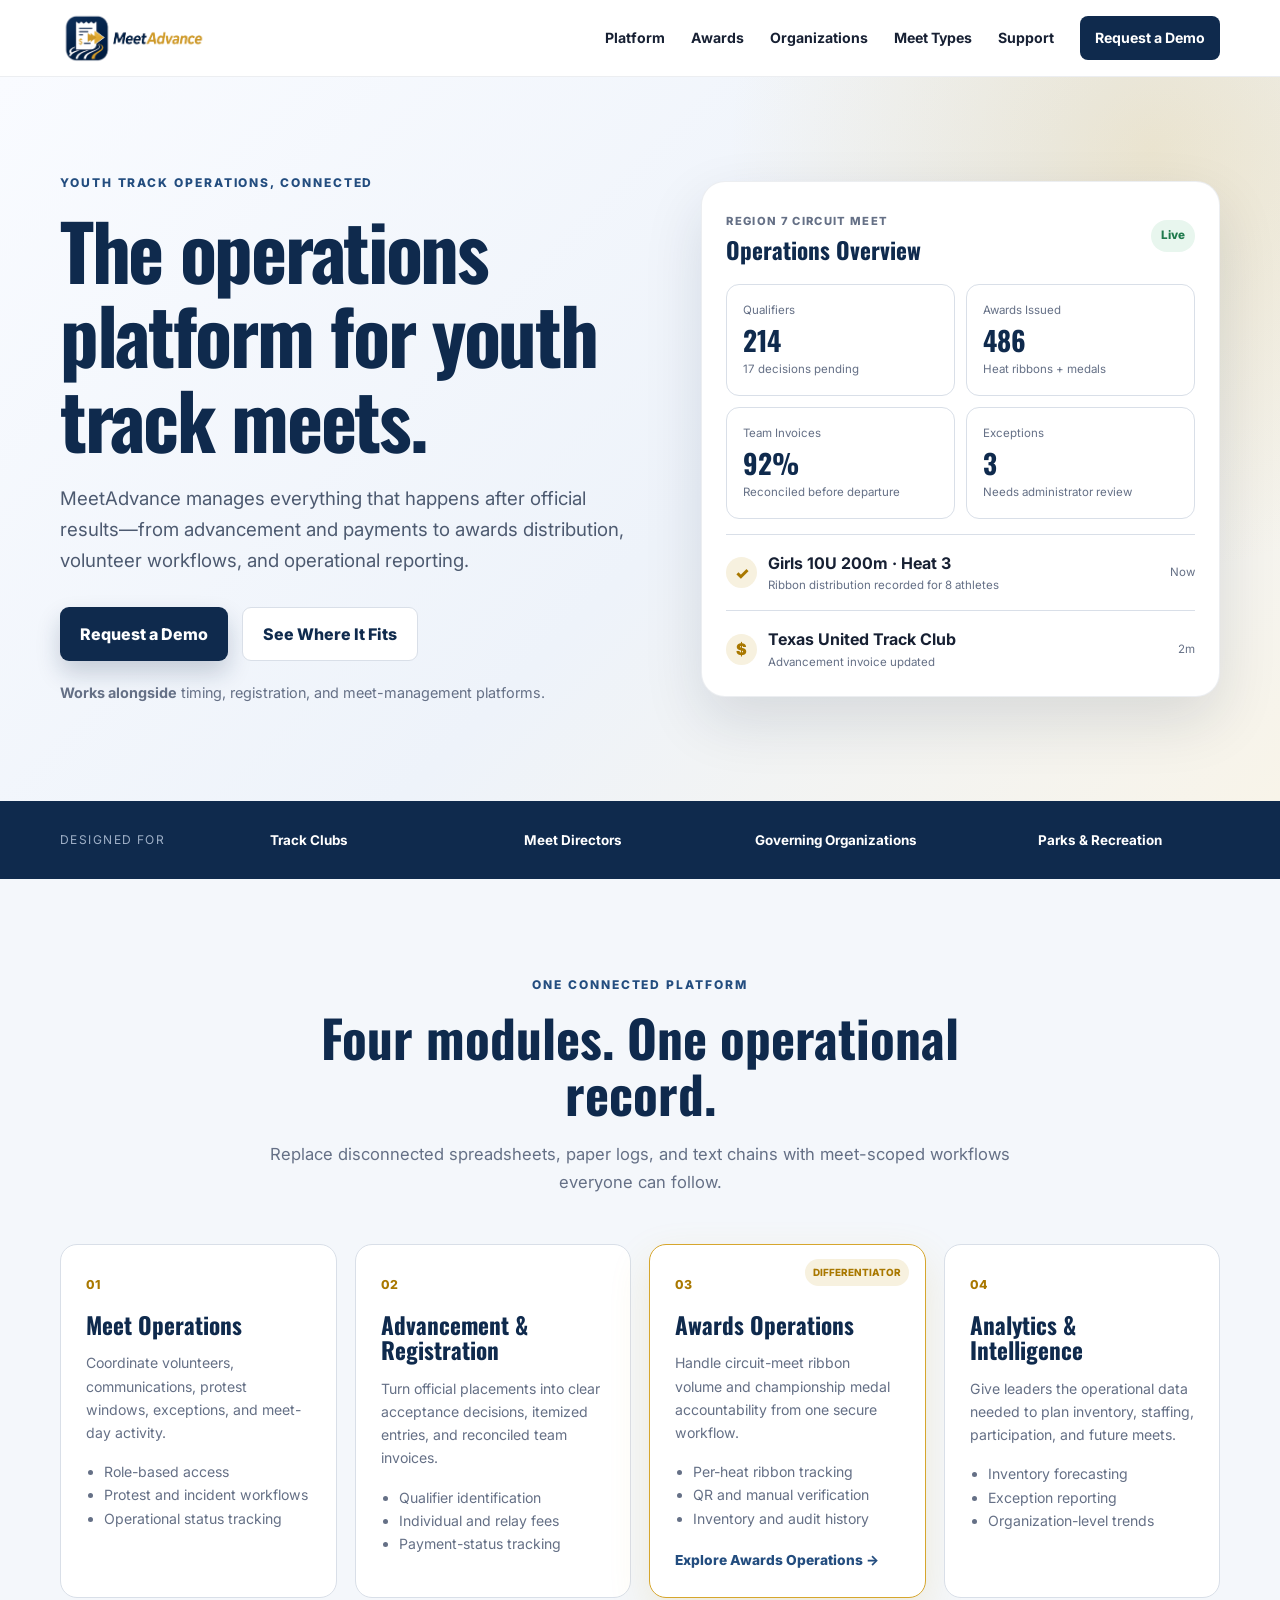
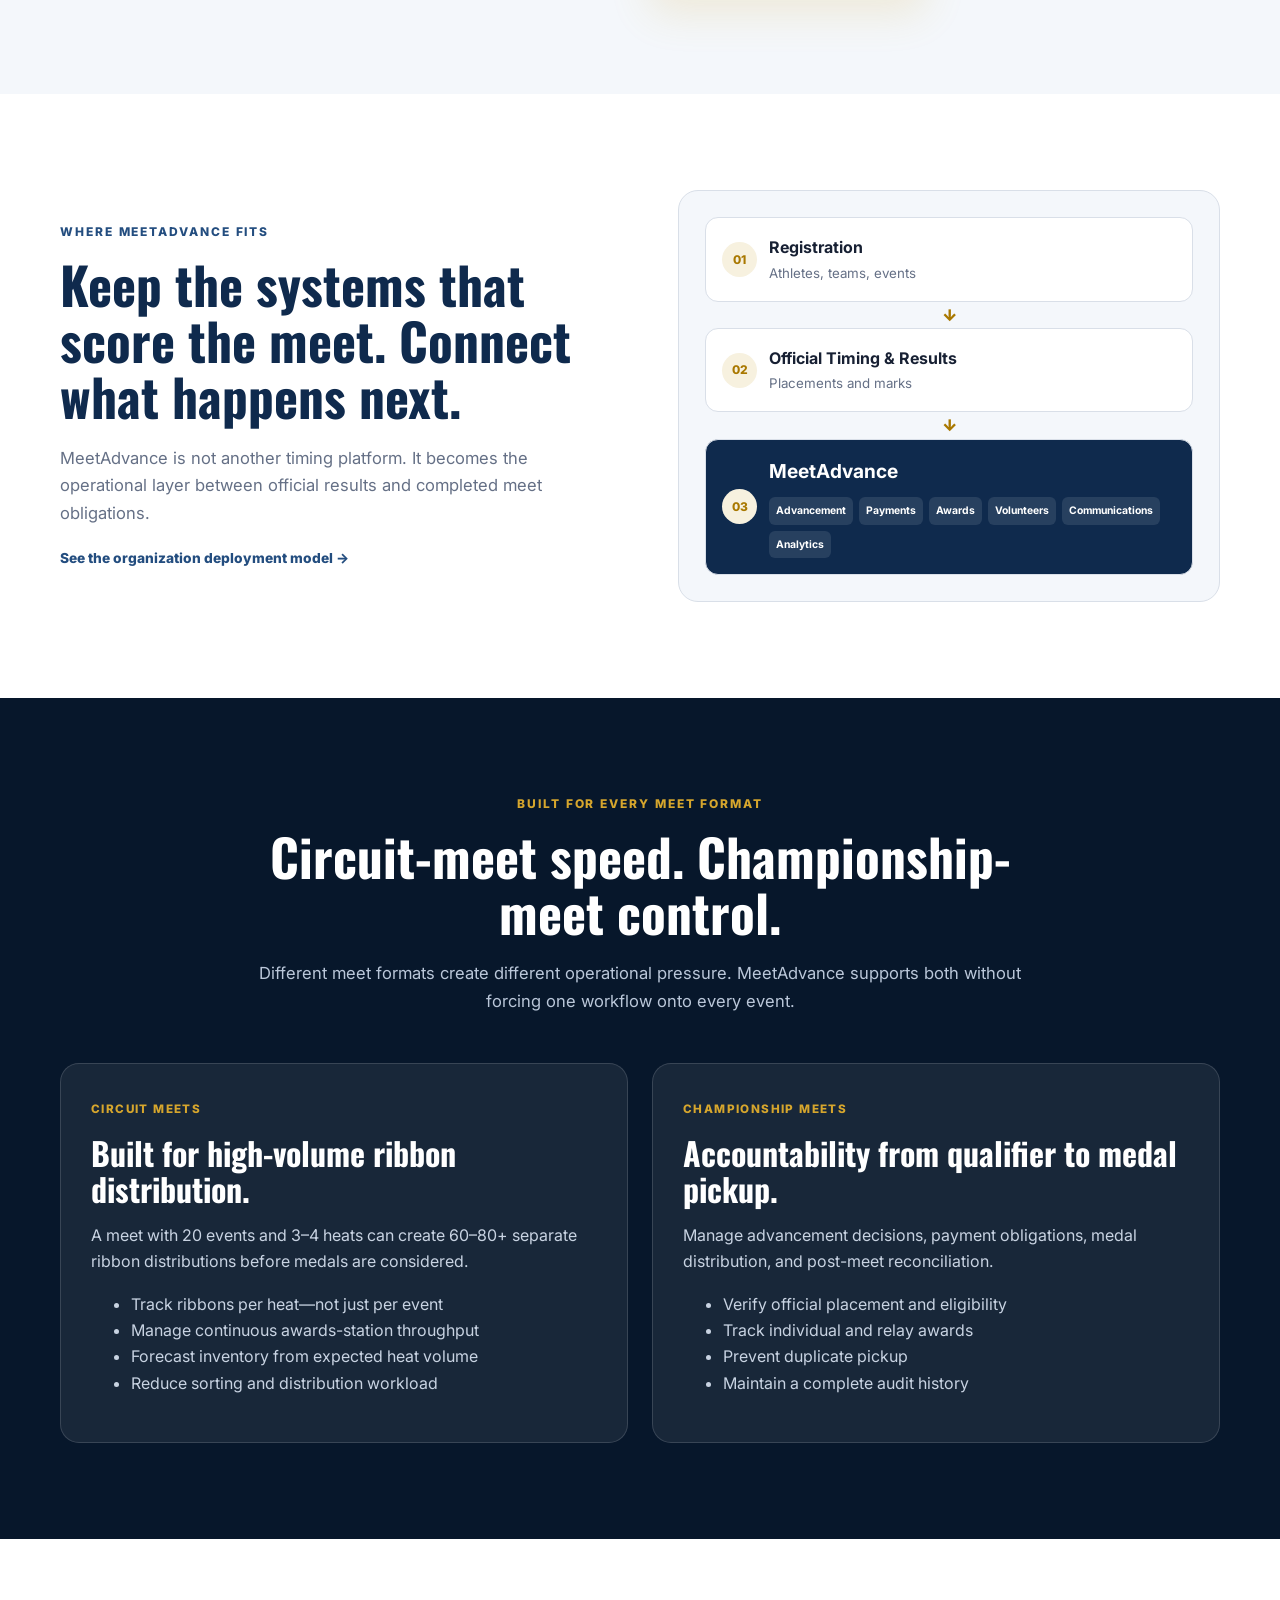
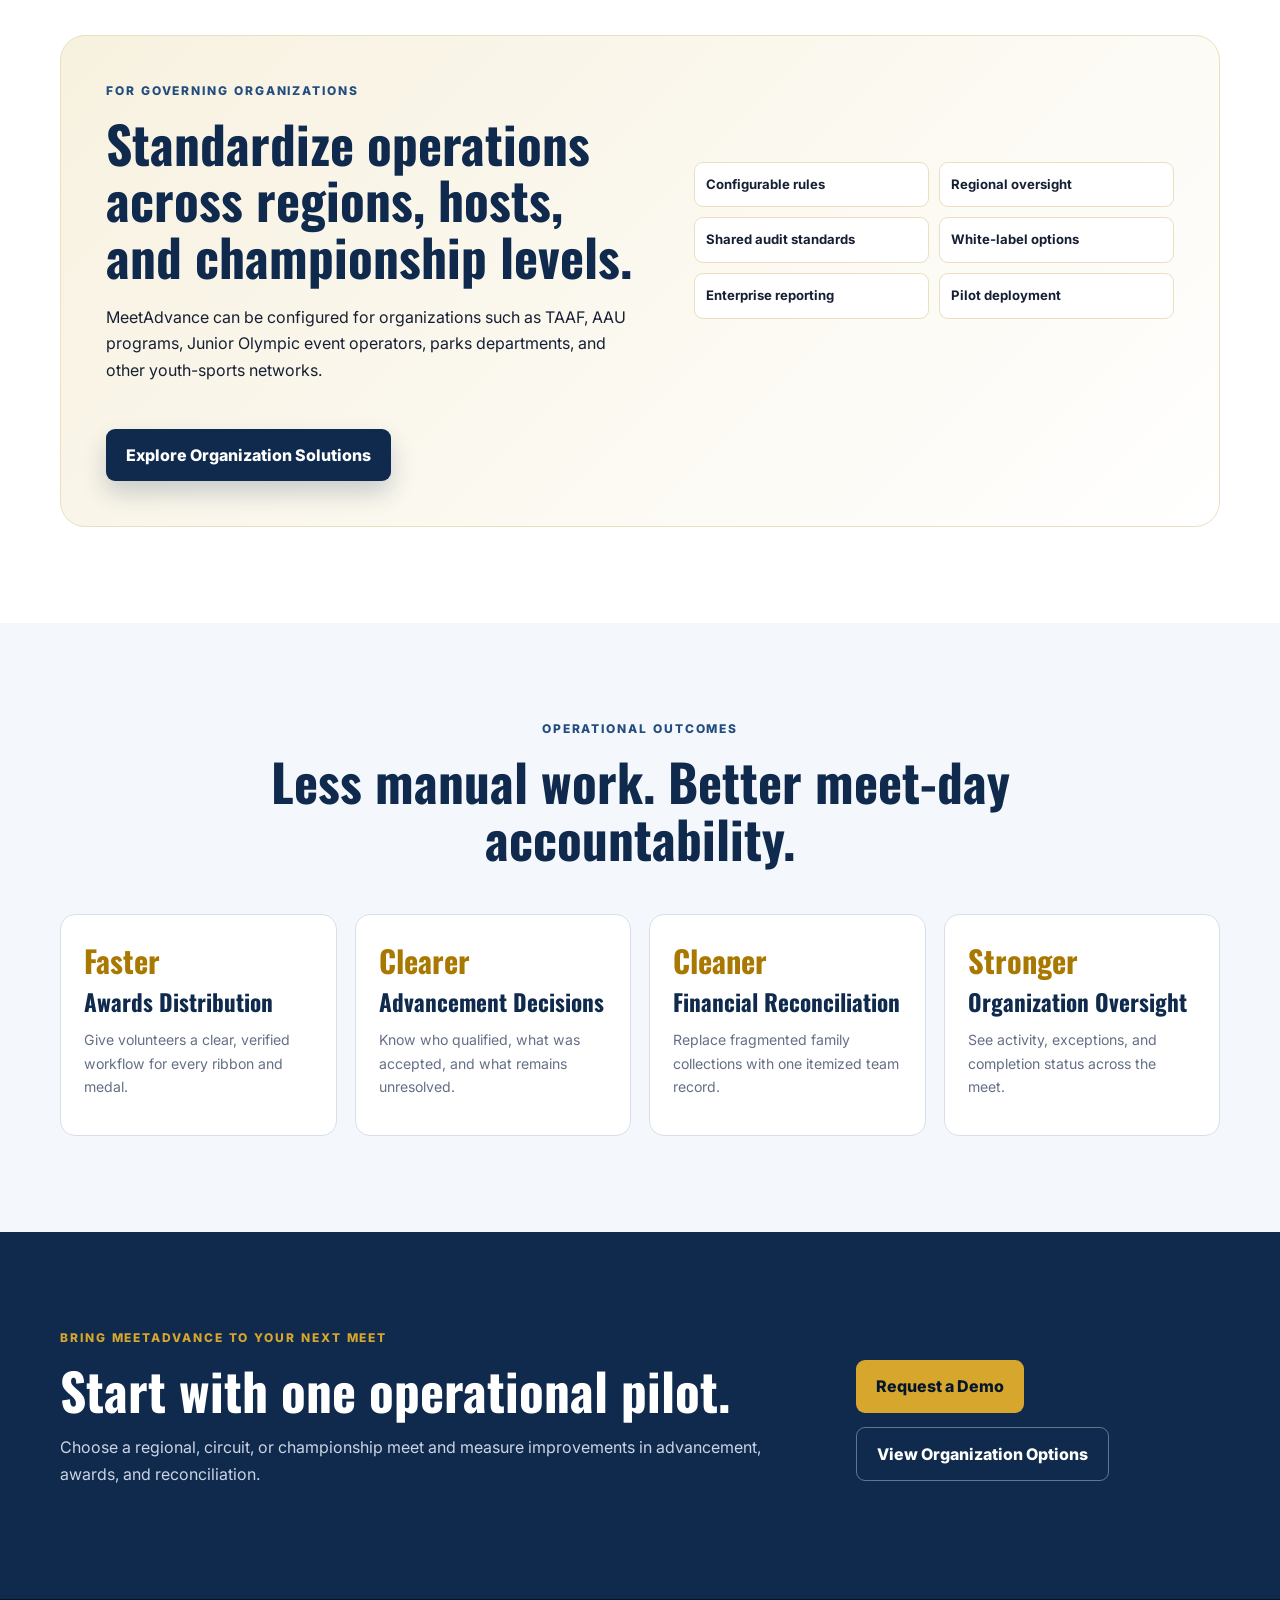
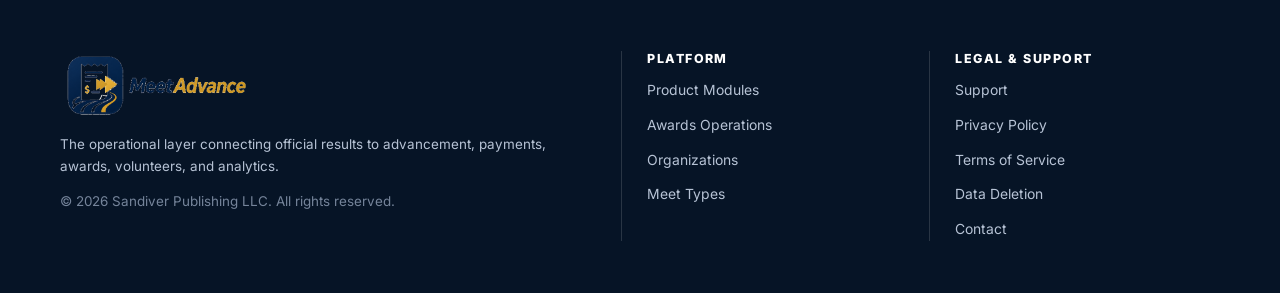
==== index.html @ c709e810 "Fix logo proportions and refresh cached styles" ====
<!DOCTYPE html>
<html lang="en">
<head>
  <meta charset="UTF-8">
  <meta name="viewport" content="width=device-width, initial-scale=1.0">
  <meta name="description" content="MeetAdvance is the operations platform for youth track meets, connecting official results to advancement, payments, awards, volunteers, and analytics.">
  <meta name="theme-color" content="#0f2a4d">
  <meta property="og:title" content="MeetAdvance | The Operations Platform for Youth Track Meets">
  <meta property="og:description" content="Manage everything after official results—from advancement and payments to high-volume awards operations.">
  <meta property="og:type" content="website">
  <title>MeetAdvance | Youth Track Meet Operations</title>
  <link rel="icon" type="image/png" href="assets/favicon.png">
  <link rel="apple-touch-icon" href="assets/apple-touch-icon.png">
  <link rel="preconnect" href="https://fonts.googleapis.com">
  <link rel="preconnect" href="https://fonts.gstatic.com" crossorigin>
  <link href="https://fonts.googleapis.com/css2?family=Inter:wght@400;500;600;700;800&family=Oswald:wght@500;600;700&display=swap" rel="stylesheet">
  <link rel="stylesheet" href="assets/styles.css?v=2.2">
</head>
<body>
<header class="site-header"><div class="container nav-wrap">
  <a class="brand" href="#top" aria-label="MeetAdvance home"><img src="assets/meetadvance-logo-transparent.png" alt="MeetAdvance" class="brand-logo"></a>
  <button class="menu-toggle" aria-expanded="false" aria-controls="main-nav">Menu</button>
  <nav id="main-nav" class="main-nav">
    <a href="#platform">Platform</a><a href="awards.html">Awards</a><a href="organizations.html">Organizations</a><a href="#meets">Meet Types</a><a href="support.html">Support</a><a class="nav-cta" href="#contact">Request a Demo</a>
  </nav>
</div></header>
<main id="top">
<section class="hero hero-v2"><div class="container hero-grid">
  <div class="hero-copy reveal">
    <p class="eyebrow">Youth track operations, connected</p>
    <h1>The operations platform for youth track meets.</h1>
    <p class="hero-lead">MeetAdvance manages everything that happens after official results—from advancement and payments to awards distribution, volunteer workflows, and operational reporting.</p>
    <div class="hero-actions"><a class="button button-primary" href="#contact">Request a Demo</a><a class="button button-secondary" href="#lifecycle">See Where It Fits</a></div>
    <div class="hero-note"><strong>Works alongside</strong> timing, registration, and meet-management platforms.</div>
  </div>
  <div class="operations-console reveal" aria-label="MeetAdvance operations dashboard example">
    <div class="console-top"><div><span class="card-kicker">Region 7 Circuit Meet</span><h3>Operations Overview</h3></div><span class="live-dot">Live</span></div>
    <div class="console-grid">
      <div class="console-stat"><span>Qualifiers</span><strong>214</strong><small>17 decisions pending</small></div>
      <div class="console-stat"><span>Awards Issued</span><strong>486</strong><small>Heat ribbons + medals</small></div>
      <div class="console-stat"><span>Team Invoices</span><strong>92%</strong><small>Reconciled before departure</small></div>
      <div class="console-stat"><span>Exceptions</span><strong>3</strong><small>Needs administrator review</small></div>
    </div>
    <div class="console-activity"><span class="activity-icon">✓</span><div><strong>Girls 10U 200m · Heat 3</strong><small>Ribbon distribution recorded for 8 athletes</small></div><time>Now</time></div>
    <div class="console-activity"><span class="activity-icon">$</span><div><strong>Texas United Track Club</strong><small>Advancement invoice updated</small></div><time>2m</time></div>
  </div>
</div></section>
<section class="trust-strip"><div class="container trust-grid"><span>Designed for</span><strong>Track Clubs</strong><strong>Meet Directors</strong><strong>Governing Organizations</strong><strong>Parks &amp; Recreation</strong></div></section>

<section id="platform" class="section section-light"><div class="container">
  <div class="section-heading reveal"><p class="eyebrow">One connected platform</p><h2>Four modules. One operational record.</h2><p>Replace disconnected spreadsheets, paper logs, and text chains with meet-scoped workflows everyone can follow.</p></div>
  <div class="module-grid">
    <article class="module-card reveal"><span class="module-number">01</span><h3>Meet Operations</h3><p>Coordinate volunteers, communications, protest windows, exceptions, and meet-day activity.</p><ul><li>Role-based access</li><li>Protest and incident workflows</li><li>Operational status tracking</li></ul></article>
    <article class="module-card reveal"><span class="module-number">02</span><h3>Advancement &amp; Registration</h3><p>Turn official placements into clear acceptance decisions, itemized entries, and reconciled team invoices.</p><ul><li>Qualifier identification</li><li>Individual and relay fees</li><li>Payment-status tracking</li></ul></article>
    <article class="module-card featured reveal"><span class="module-badge">Differentiator</span><span class="module-number">03</span><h3>Awards Operations</h3><p>Handle circuit-meet ribbon volume and championship medal accountability from one secure workflow.</p><ul><li>Per-heat ribbon tracking</li><li>QR and manual verification</li><li>Inventory and audit history</li></ul><a href="awards.html">Explore Awards Operations →</a></article>
    <article class="module-card reveal"><span class="module-number">04</span><h3>Analytics &amp; Intelligence</h3><p>Give leaders the operational data needed to plan inventory, staffing, participation, and future meets.</p><ul><li>Inventory forecasting</li><li>Exception reporting</li><li>Organization-level trends</li></ul></article>
  </div>
</div></section>

<section id="lifecycle" class="section"><div class="container split-grid lifecycle-grid">
  <div class="reveal"><p class="eyebrow">Where MeetAdvance fits</p><h2>Keep the systems that score the meet. Connect what happens next.</h2><p class="section-copy">MeetAdvance is not another timing platform. It becomes the operational layer between official results and completed meet obligations.</p><a class="text-link" href="organizations.html">See the organization deployment model →</a></div>
  <div class="lifecycle reveal">
    <div class="lifecycle-source"><span>01</span><strong>Registration</strong><small>Athletes, teams, events</small></div><i>↓</i>
    <div class="lifecycle-source"><span>02</span><strong>Official Timing &amp; Results</strong><small>Placements and marks</small></div><i>↓</i>
    <div class="lifecycle-core"><span>03</span><strong>MeetAdvance</strong><div class="lifecycle-tags"><b>Advancement</b><b>Payments</b><b>Awards</b><b>Volunteers</b><b>Communications</b><b>Analytics</b></div></div>
  </div>
</div></section>

<section id="meets" class="section section-navy"><div class="container">
 <div class="section-heading reveal"><p class="eyebrow gold">Built for every meet format</p><h2>Circuit-meet speed. Championship-meet control.</h2><p>Different meet formats create different operational pressure. MeetAdvance supports both without forcing one workflow onto every event.</p></div>
 <div class="meet-type-grid">
  <article class="meet-type-card reveal"><span class="type-label">Circuit Meets</span><h3>Built for high-volume ribbon distribution.</h3><p>A meet with 20 events and 3–4 heats can create 60–80+ separate ribbon distributions before medals are considered.</p><ul><li>Track ribbons per heat—not just per event</li><li>Manage continuous awards-station throughput</li><li>Forecast inventory from expected heat volume</li><li>Reduce sorting and distribution workload</li></ul></article>
  <article class="meet-type-card reveal"><span class="type-label">Championship Meets</span><h3>Accountability from qualifier to medal pickup.</h3><p>Manage advancement decisions, payment obligations, medal distribution, and post-meet reconciliation.</p><ul><li>Verify official placement and eligibility</li><li>Track individual and relay awards</li><li>Prevent duplicate pickup</li><li>Maintain a complete audit history</li></ul></article>
 </div>
</div></section>

<section id="organizations" class="section"><div class="container organization-callout reveal">
 <div><p class="eyebrow">For governing organizations</p><h2>Standardize operations across regions, hosts, and championship levels.</h2><p>MeetAdvance can be configured for organizations such as TAAF, AAU programs, Junior Olympic event operators, parks departments, and other youth-sports networks.</p></div>
 <div class="org-benefits"><span>Configurable rules</span><span>Regional oversight</span><span>Shared audit standards</span><span>White-label options</span><span>Enterprise reporting</span><span>Pilot deployment</span></div>
 <a class="button button-primary" href="organizations.html">Explore Organization Solutions</a>
</div></section>

<section class="section section-light"><div class="container"><div class="section-heading reveal"><p class="eyebrow">Operational outcomes</p><h2>Less manual work. Better meet-day accountability.</h2></div>
 <div class="outcome-grid"><article class="reveal"><strong>Faster</strong><h3>Awards Distribution</h3><p>Give volunteers a clear, verified workflow for every ribbon and medal.</p></article><article class="reveal"><strong>Clearer</strong><h3>Advancement Decisions</h3><p>Know who qualified, what was accepted, and what remains unresolved.</p></article><article class="reveal"><strong>Cleaner</strong><h3>Financial Reconciliation</h3><p>Replace fragmented family collections with one itemized team record.</p></article><article class="reveal"><strong>Stronger</strong><h3>Organization Oversight</h3><p>See activity, exceptions, and completion status across the meet.</p></article></div>
</div></section>

<section id="contact" class="section contact-section"><div class="container contact-box reveal"><div><p class="eyebrow gold">Bring MeetAdvance to your next meet</p><h2>Start with one operational pilot.</h2><p>Choose a regional, circuit, or championship meet and measure improvements in advancement, awards, and reconciliation.</p></div><div class="contact-actions"><a class="button button-gold" href="mailto:info@meetadvance.app?subject=MeetAdvance%20Version%202%20Demo%20Request">Request a Demo</a><a class="button button-outline-light" href="organizations.html">View Organization Options</a></div></div></section>
</main>
<footer class="site-footer"><div class="container footer-grid">
 <div><a class="brand footer-brand" href="#top"><img src="assets/meetadvance-logo-transparent.png" alt="MeetAdvance" class="footer-logo"></a><p>The operational layer connecting official results to advancement, payments, awards, volunteers, and analytics.</p><p class="copyright">© <span id="year"></span> Sandiver Publishing LLC. All rights reserved.</p></div>
 <div class="footer-column"><h3>Platform</h3><div class="footer-links"><a href="#platform">Product Modules</a><a href="awards.html">Awards Operations</a><a href="organizations.html">Organizations</a><a href="#meets">Meet Types</a></div></div>
 <div class="footer-column"><h3>Legal &amp; Support</h3><div class="footer-links"><a href="support.html">Support</a><a href="privacy.html">Privacy Policy</a><a href="terms.html">Terms of Service</a><a href="data-deletion.html">Data Deletion</a><a href="mailto:support@meetadvance.app">Contact</a></div></div>
</div></footer><script src="assets/site.js"></script></body></html>
---- assets/styles.css ----
:root{--navy:#0f2a4d;--navy2:#07172b;--blue:#234d7f;--gold:#d6a62d;--gold2:#a97800;--cream:#f7f1df;--light:#f4f7fb;--text:#172033;--muted:#657086;--white:#fff;--border:#d9dfe8;--success:#1f7a4c;--shadow:0 24px 60px rgba(13,29,54,.12)}
*{box-sizing:border-box}html{scroll-behavior:smooth}body{margin:0;font-family:Inter,sans-serif;color:var(--text);background:#fff;line-height:1.65}a{color:inherit;text-decoration:none}.container{width:min(1160px,calc(100% - 40px));margin:auto}.narrow{max-width:900px}.site-header{position:sticky;top:0;z-index:50;background:rgba(255,255,255,.94);backdrop-filter:blur(14px);border-bottom:1px solid rgba(15,42,77,.08)}.nav-wrap{height:76px;display:flex;align-items:center;justify-content:space-between}.brand{display:flex;align-items:center}.brand-logo{display:block;height:52px;width:auto;max-width:100%;aspect-ratio:1254/447;object-fit:contain;object-position:left center}.main-nav{display:flex;align-items:center;gap:26px;font-size:.88rem;font-weight:700}.main-nav a:hover,.main-nav a.active{color:var(--gold2)}.nav-cta{padding:10px 15px;background:var(--navy);color:#fff!important;border-radius:8px}.menu-toggle{display:none}.eyebrow{margin:0 0 14px;color:var(--blue);font-weight:800;font-size:.75rem;text-transform:uppercase;letter-spacing:.16em}.eyebrow.gold{color:var(--gold)}h1,h2,h3{font-family:Oswald,sans-serif;line-height:1.1;margin-top:0}h1{font-size:clamp(3.15rem,6vw,5.85rem);color:var(--navy);letter-spacing:-.03em;margin-bottom:24px}h2{font-size:clamp(2.2rem,4vw,3.75rem);color:var(--navy);margin-bottom:20px}h3{font-size:1.45rem;color:var(--navy)}.hero{padding:96px 0;background:radial-gradient(circle at 90% 10%,rgba(214,166,45,.2),transparent 32%),linear-gradient(135deg,#f9fbff,#eef3fa 56%,#f8f4e9)}.hero-grid{display:grid;grid-template-columns:1.05fr .95fr;align-items:center;gap:68px}.hero-lead{font-size:1.17rem;color:#4d5a70;max-width:700px}.hero-actions,.contact-actions{display:flex;gap:14px;flex-wrap:wrap;margin:30px 0 20px}.button{display:inline-flex;justify-content:center;align-items:center;padding:13px 20px;border-radius:9px;font-weight:800;transition:.2s ease}.button:hover{transform:translateY(-2px)}.button-primary{background:var(--navy);color:#fff;box-shadow:0 12px 25px rgba(15,42,77,.2)}.button-secondary{background:#fff;color:var(--navy);border:1px solid var(--border)}.button-gold{background:var(--gold);color:var(--navy2)}.button-outline-light{border:1px solid rgba(255,255,255,.35);color:#fff}.hero-note{color:var(--muted);font-size:.9rem}.operations-console,.award-visual{background:#fff;border:1px solid rgba(15,42,77,.08);border-radius:24px;padding:24px;box-shadow:var(--shadow)}.console-top{display:flex;justify-content:space-between;align-items:center;margin-bottom:18px}.console-top h3{margin:4px 0}.card-kicker,.panel-label{font-size:.7rem;text-transform:uppercase;letter-spacing:.12em;color:var(--muted);font-weight:800}.live-dot{background:#e8f6ee;color:var(--success);border-radius:999px;padding:6px 10px;font-size:.73rem;font-weight:800}.console-grid{display:grid;grid-template-columns:1fr 1fr;gap:11px}.console-stat{border:1px solid var(--border);border-radius:13px;padding:16px}.console-stat span,.console-stat small{display:block;color:var(--muted);font-size:.72rem}.console-stat strong{font:700 1.7rem Oswald;color:var(--navy)}.console-activity{display:grid;grid-template-columns:auto 1fr auto;align-items:center;gap:11px;border-top:1px solid var(--border);padding-top:15px;margin-top:15px}.console-activity small{display:block;color:var(--muted);font-size:.72rem}.console-activity time{font-size:.72rem;color:var(--muted)}.activity-icon{width:31px;height:31px;border-radius:50%;display:grid;place-items:center;background:var(--cream);color:var(--gold2);font-weight:900}.trust-strip{background:var(--navy);color:#fff}.trust-grid{min-height:78px;display:grid;grid-template-columns:auto repeat(4,1fr);align-items:center;gap:24px}.trust-grid span{color:#9fb0c7;font-size:.75rem;text-transform:uppercase;letter-spacing:.12em}.trust-grid strong{text-align:center;font-size:.84rem}.section{padding:96px 0}.section-light{background:var(--light)}.section-navy{background:var(--navy2);color:#fff}.section-heading{max-width:790px;margin:0 auto 48px;text-align:center}.section-heading p:last-child,.section-copy{color:var(--muted);font-size:1.04rem}.section-navy h2,.section-navy h3{color:#fff}.section-navy .section-heading p:last-child{color:#bac7d9}.module-grid{display:grid;grid-template-columns:repeat(4,1fr);gap:18px}.module-card{background:#fff;border:1px solid var(--border);border-radius:17px;padding:25px;position:relative}.module-card.featured{border-color:var(--gold);box-shadow:0 16px 40px rgba(214,166,45,.16)}.module-number{font-size:.77rem;color:var(--gold2);font-weight:800}.module-badge{position:absolute;right:16px;top:14px;background:var(--cream);color:var(--gold2);font-size:.62rem;font-weight:800;padding:5px 8px;border-radius:999px;text-transform:uppercase}.module-card h3{margin:15px 0 10px}.module-card p,.module-card li{color:var(--muted);font-size:.88rem}.module-card ul{padding-left:18px}.module-card a,.text-link{color:var(--blue);font-weight:800;font-size:.86rem}.split-grid{display:grid;grid-template-columns:1fr 1fr;align-items:center;gap:76px}.lifecycle{background:var(--light);border:1px solid var(--border);padding:26px;border-radius:20px}.lifecycle-source,.lifecycle-core{padding:16px;border-radius:13px;background:#fff;border:1px solid var(--border);display:grid;grid-template-columns:auto 1fr;gap:2px 12px;align-items:center}.lifecycle-source span,.lifecycle-core>span{grid-row:1/3;background:var(--cream);color:var(--gold2);width:35px;height:35px;border-radius:50%;display:grid;place-items:center;font-weight:800;font-size:.75rem}.lifecycle-source small{color:var(--muted)}.lifecycle i{display:block;text-align:center;color:var(--gold2);font-style:normal;font-weight:900}.lifecycle-core{background:var(--navy);color:#fff}.lifecycle-core strong{font-size:1.2rem}.lifecycle-tags{grid-column:2;display:flex;flex-wrap:wrap;gap:6px;margin-top:8px}.lifecycle-tags b{font-size:.65rem;background:rgba(255,255,255,.1);padding:5px 7px;border-radius:6px}.meet-type-grid,.comparison-grid{display:grid;grid-template-columns:1fr 1fr;gap:24px}.meet-type-card{background:rgba(255,255,255,.07);border:1px solid rgba(255,255,255,.14);border-radius:19px;padding:30px}.type-label{display:inline-block;color:var(--gold);font-size:.73rem;text-transform:uppercase;letter-spacing:.12em;font-weight:800}.meet-type-card h3{font-size:2rem;margin:15px 0}.meet-type-card p,.meet-type-card li{color:#c8d3e2}.organization-callout{background:linear-gradient(135deg,var(--cream),#fff);border:1px solid #eadfbf;border-radius:25px;padding:45px;display:grid;grid-template-columns:1fr .9fr;gap:30px 55px;align-items:center}.organization-callout .button{justify-self:start}.org-benefits{display:grid;grid-template-columns:1fr 1fr;gap:10px}.org-benefits span{background:#fff;border:1px solid #eadfbf;padding:11px;border-radius:9px;font-weight:700;font-size:.82rem}.outcome-grid,.audience-grid,.deployment-steps,.console-feature-grid{display:grid;grid-template-columns:repeat(4,1fr);gap:18px}.outcome-grid article,.audience-grid article,.deployment-steps article,.console-feature-grid article{background:#fff;border:1px solid var(--border);border-radius:15px;padding:23px}.outcome-grid strong{color:var(--gold2);font:700 1.9rem Oswald}.outcome-grid h3{margin:6px 0}.outcome-grid p,.audience-grid p,.deployment-steps p{color:var(--muted);font-size:.88rem}.contact-section{background:var(--navy)}.contact-box{display:flex;align-items:center;justify-content:space-between;gap:40px;color:#fff}.contact-box h2{color:#fff;margin-bottom:12px}.contact-box p:last-child{color:#cad4e3}.page-hero{padding:100px 0 88px;background:linear-gradient(135deg,#f9fbff,#eef3fa 60%,#f8f4e9)}.page-hero-grid{display:grid;grid-template-columns:1.1fr .9fr;gap:65px;align-items:center}.enterprise-panel,.inventory-panel{background:var(--cream);border:1px solid #e9dfc4;border-radius:20px;padding:28px}.panel-stat{display:flex;justify-content:space-between;padding:18px 0;border-bottom:1px solid #dfd4b8}.panel-stat:last-child{border-bottom:0}.panel-stat strong{color:var(--navy);font-size:1.25rem}.feature-list{list-style:none;padding:0;margin:25px 0}.feature-list li{position:relative;padding:8px 0 8px 28px;color:#425066}.feature-list li:before{content:'✓';position:absolute;left:0;color:var(--gold2);font-weight:900}.usecase-grid{display:grid;grid-template-columns:repeat(3,1fr);gap:20px}.usecase-grid article{background:rgba(255,255,255,.07);border:1px solid rgba(255,255,255,.14);padding:26px;border-radius:16px}.usecase-grid span{color:var(--gold);font-size:.73rem;font-weight:800;text-transform:uppercase}.usecase-grid p,.console-feature-grid p{color:#c6d2e1;font-size:.9rem}.deployment-steps b{color:var(--gold2)}.volume-band{background:var(--gold);color:var(--navy2)}.volume-band .container{min-height:84px;display:flex;align-items:center;justify-content:center;gap:12px;flex-wrap:wrap}.volume-band strong{font:700 1.35rem Oswald}.comparison-card{background:#fff;border:1px solid var(--border);border-radius:18px;padding:30px}.comparison-card h3{font-size:2rem;margin:15px 0}.comparison-card li{margin:9px 0;color:var(--muted)}.award-queue{border:1px solid var(--border);border-radius:14px;padding:18px}.award-queue span,.award-queue small{display:block;color:var(--muted);font-size:.72rem}.award-progress{height:8px;background:#e6ebf2;border-radius:999px;margin:18px 0;overflow:hidden}.award-progress i{height:100%;background:var(--gold);display:block}.award-counts{display:grid;grid-template-columns:repeat(3,1fr);gap:9px}.award-counts div{text-align:center;background:var(--light);border-radius:10px;padding:12px}.award-counts b,.award-counts span{display:block}.award-counts b{font:700 1.5rem Oswald;color:var(--navy)}.award-counts span{font-size:.68rem;color:var(--muted)}.scan-ready{margin-top:14px;background:#e8f6ee;color:var(--success);padding:10px;border-radius:9px;font-size:.77rem;font-weight:800;text-align:center}.inventory-head{margin-bottom:12px}.inventory-head span,.inventory-head b{display:block}.inventory-head span{font-size:.7rem;color:var(--muted);text-transform:uppercase}.inventory-row{display:grid;grid-template-columns:1fr auto;gap:3px 15px;padding:14px 0;border-bottom:1px solid #dfd4b8}.inventory-row em{grid-column:1/3;color:var(--muted);font-size:.72rem}.inventory-row.warning strong,.inventory-row.warning em{color:#a34b28}.console-feature-grid article{background:rgba(255,255,255,.07);border-color:rgba(255,255,255,.14)}.console-feature-grid b{color:var(--gold)}.site-footer{padding:52px 0;background:#061426;color:#b7c3d5}.footer-grid{display:grid;grid-template-columns:2fr 1fr 1.15fr;gap:55px}.footer-logo{display:block;height:68px;width:auto;max-width:100%;aspect-ratio:1254/447;object-fit:contain;object-position:left center}.site-footer p{max-width:530px;font-size:.84rem}.footer-column{padding-left:25px;border-left:1px solid rgba(255,255,255,.14)}.footer-column h3{color:#fff;font:800 .78rem Inter;text-transform:uppercase;letter-spacing:.12em}.footer-links{display:flex;flex-direction:column;gap:12px;font-size:.87rem}.footer-links a:hover{color:var(--gold)}.copyright{color:#75849a}.legal-main{min-height:70vh;padding:70px 0 100px;background:var(--light)}.legal-card{background:#fff;max-width:920px;margin:auto;border-radius:18px;padding:42px;border:1px solid var(--border);box-shadow:0 18px 42px rgba(15,42,77,.08)}.legal-card h1{font-size:3rem}.legal-card h2{font-size:1.7rem;margin-top:34px}.legal-card p,.legal-card li,.legal-card address{color:#4f5c70}.legal-card a{color:var(--blue);text-decoration:underline}.legal-links{display:flex;gap:15px;flex-wrap:wrap;margin-top:40px;padding-top:22px;border-top:1px solid var(--border);font-weight:700}.legal-nav{display:flex}.legal-footer{display:flex;justify-content:space-between;align-items:center;gap:24px;flex-wrap:wrap}.reveal{opacity:0;transform:translateY(18px);transition:opacity .6s ease,transform .6s ease}.reveal.visible{opacity:1;transform:none}@media(prefers-reduced-motion:reduce){.reveal{opacity:1;transform:none;transition:none}}
@media(max-width:960px){.menu-toggle{display:inline-flex;border:1px solid var(--border);background:#fff;padding:9px 12px;border-radius:8px;font-weight:700}.main-nav{display:none;position:absolute;top:70px;left:20px;right:20px;background:#fff;border-radius:12px;box-shadow:var(--shadow);padding:18px;flex-direction:column;align-items:stretch}.main-nav.open{display:flex}.hero-grid,.split-grid,.page-hero-grid{grid-template-columns:1fr;gap:44px}.module-grid,.outcome-grid,.audience-grid,.deployment-steps,.console-feature-grid{grid-template-columns:1fr 1fr}.trust-grid{grid-template-columns:1fr 1fr}.trust-grid span{grid-column:1/-1;text-align:center}.organization-callout{grid-template-columns:1fr}.footer-grid{grid-template-columns:1fr 1fr}.footer-grid>div:first-child{grid-column:1/-1}}
@media(max-width:640px){.container{width:min(100% - 28px,1160px)}.brand-logo{height:46px;width:auto}.footer-logo{height:64px;width:auto}.hero,.page-hero{padding:65px 0}h1{font-size:3.1rem}.section{padding:72px 0}.module-grid,.outcome-grid,.audience-grid,.deployment-steps,.console-feature-grid,.meet-type-grid,.comparison-grid,.usecase-grid,.footer-grid{grid-template-columns:1fr}.console-grid,.org-benefits{grid-template-columns:1fr}.trust-grid{display:flex;flex-direction:column;padding:22px 0;gap:12px}.organization-callout{padding:28px 22px}.contact-box{align-items:flex-start;flex-direction:column}.footer-column{padding:24px 0 0;border-left:0;border-top:1px solid rgba(255,255,255,.14)}.legal-card{padding:27px 21px}.legal-footer{justify-content:center;text-align:center}}
.legal-nav{display:flex!important;position:static!important;padding:0!important;background:transparent!important;box-shadow:none!important;flex-direction:row!important;align-items:center!important;gap:16px}
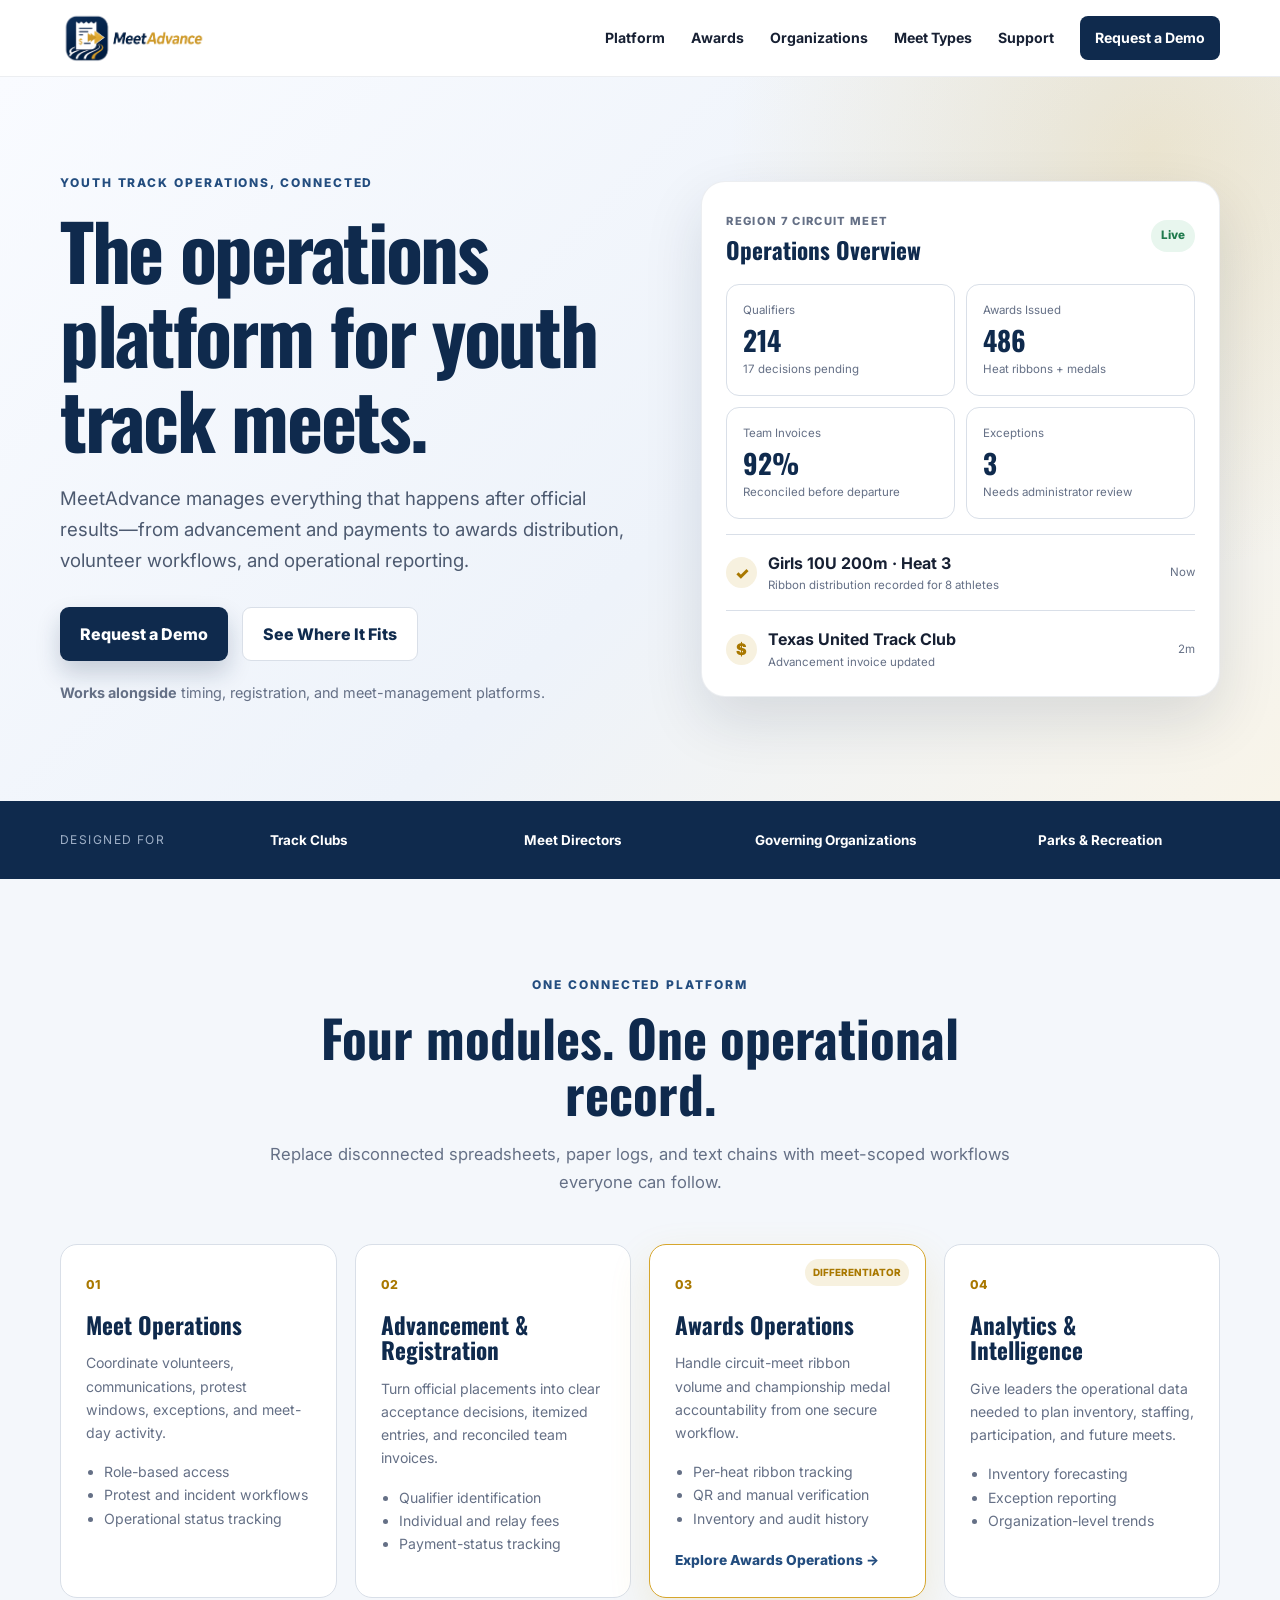
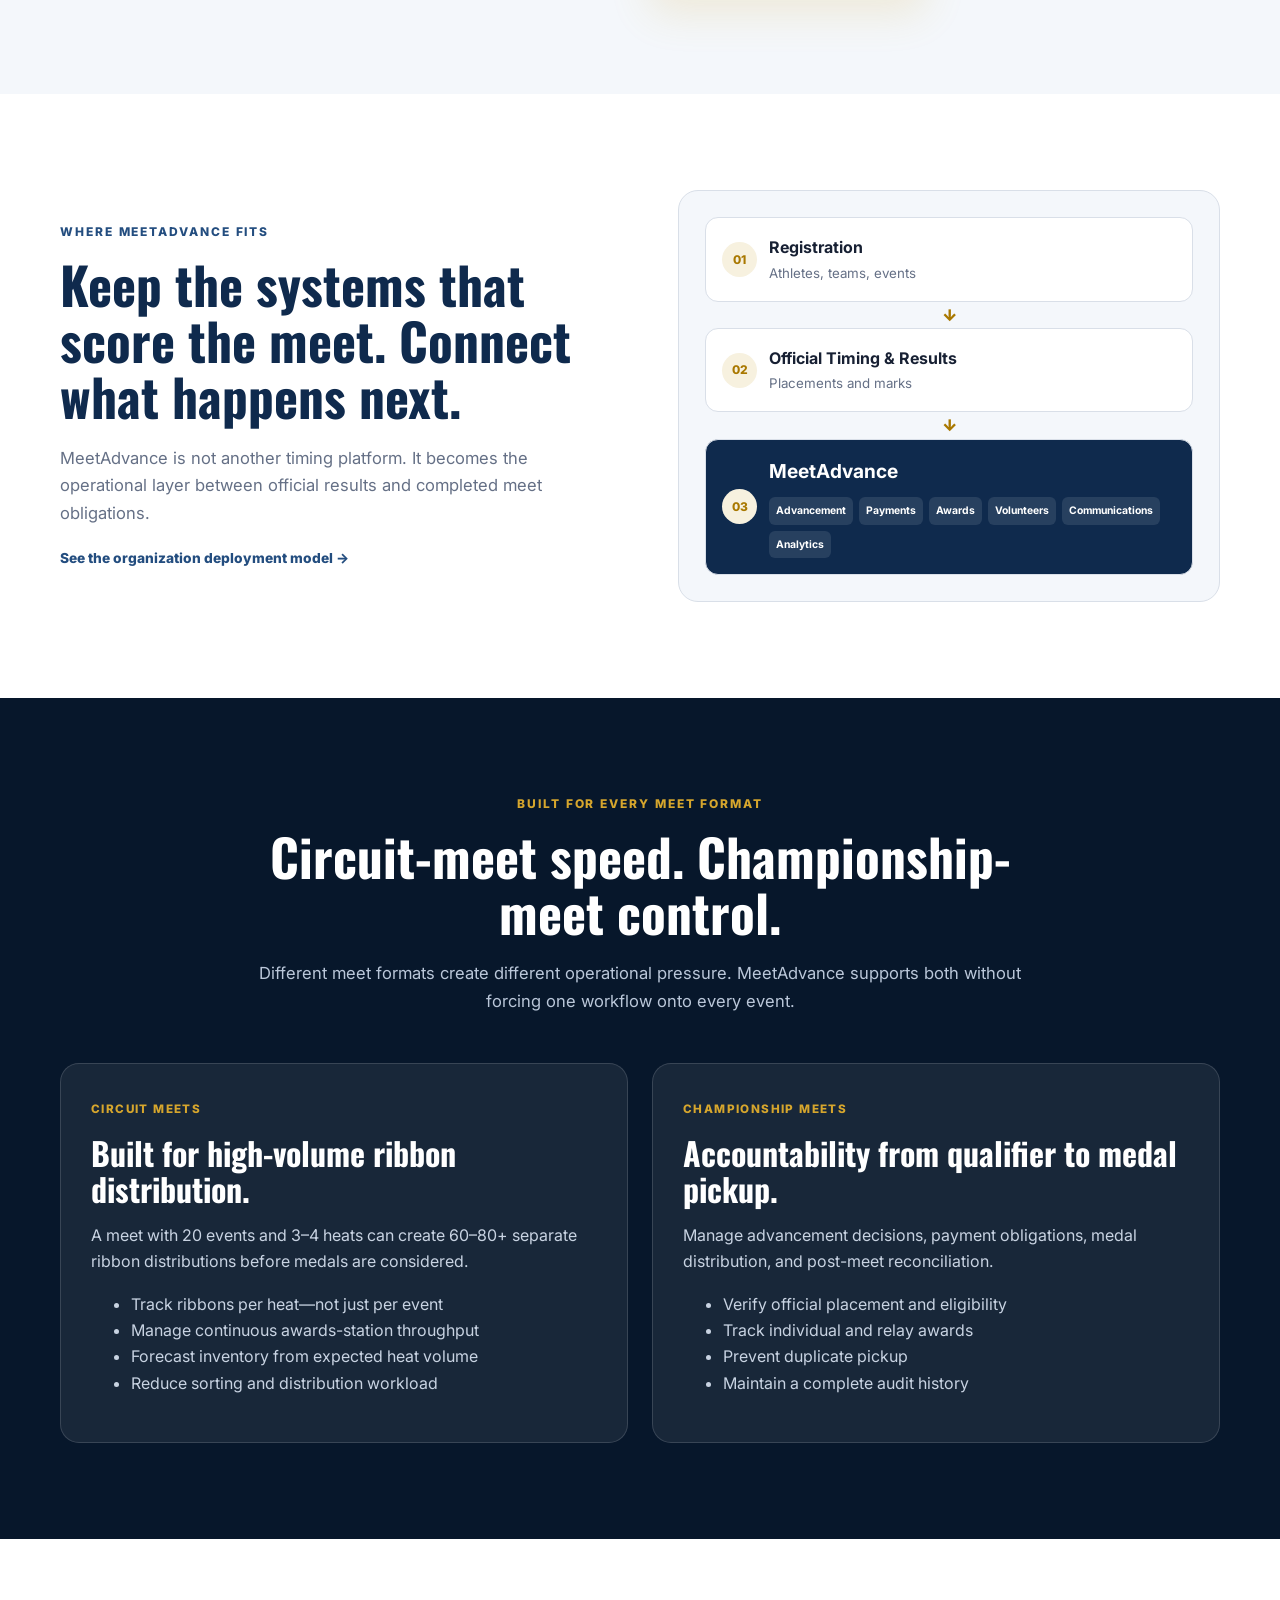
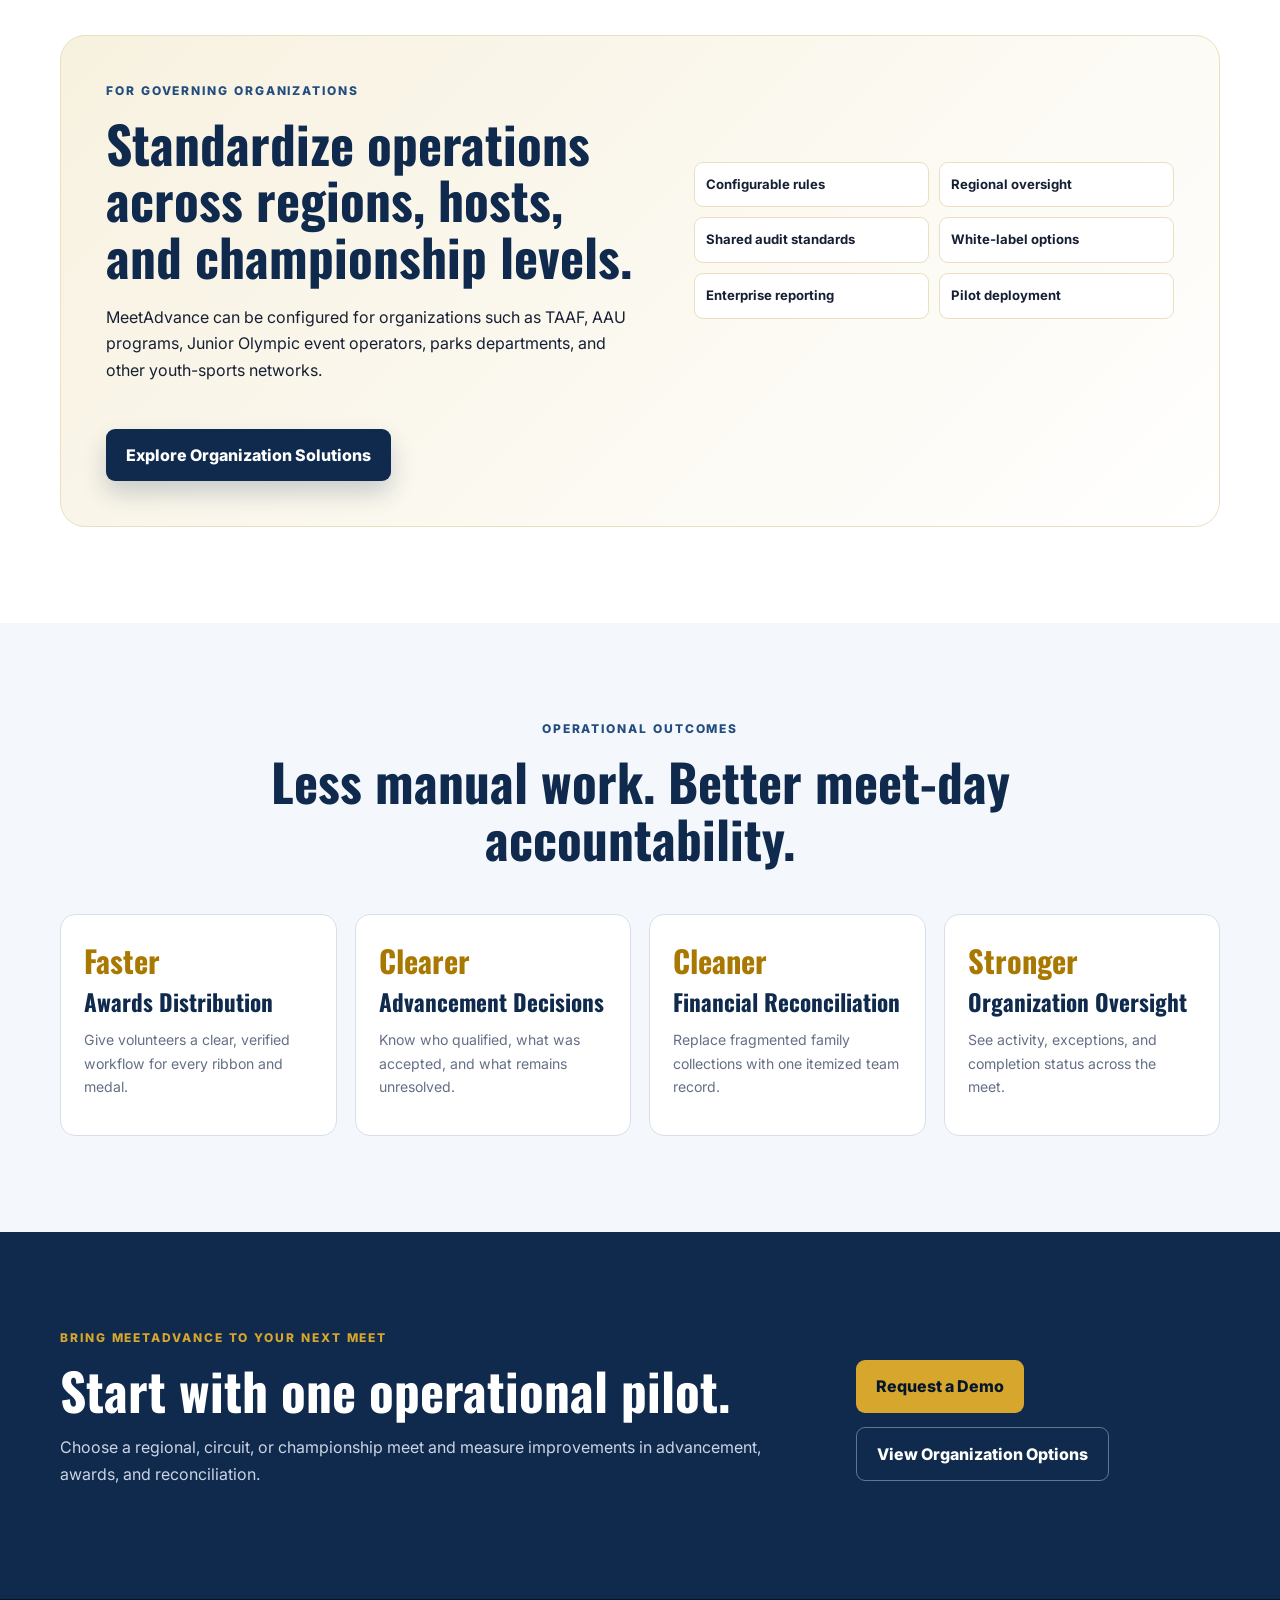
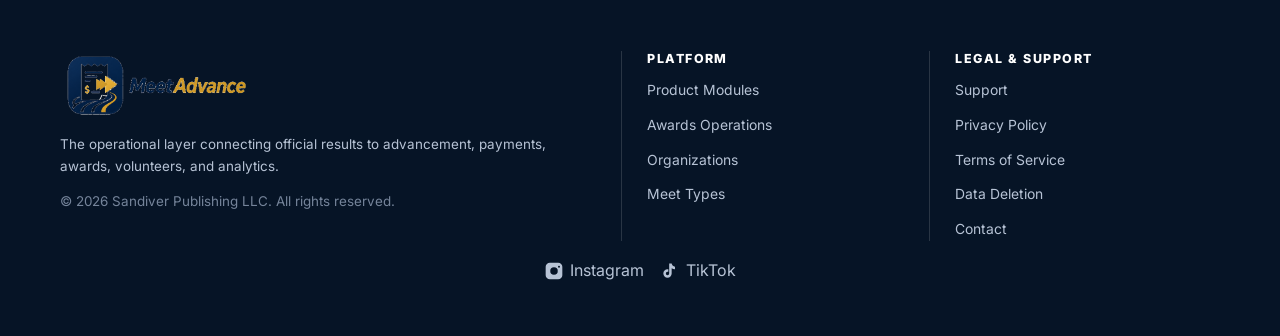
==== commit 9766c41b: "Added Instagram and TikTok social links feat(website): add Instagram and TikTok social links to webs" ====
--- a/index.html
+++ b/index.html
@@ -90,4 +90,10 @@
  <div><a class="brand footer-brand" href="#top"><img src="assets/meetadvance-logo-transparent.png" alt="MeetAdvance" class="footer-logo"></a><p>The operational layer connecting official results to advancement, payments, awards, volunteers, and analytics.</p><p class="copyright">© <span id="year"></span> Sandiver Publishing LLC. All rights reserved.</p></div>
  <div class="footer-column"><h3>Platform</h3><div class="footer-links"><a href="#platform">Product Modules</a><a href="awards.html">Awards Operations</a><a href="organizations.html">Organizations</a><a href="#meets">Meet Types</a></div></div>
  <div class="footer-column"><h3>Legal &amp; Support</h3><div class="footer-links"><a href="support.html">Support</a><a href="privacy.html">Privacy Policy</a><a href="terms.html">Terms of Service</a><a href="data-deletion.html">Data Deletion</a><a href="mailto:support@meetadvance.app">Contact</a></div></div>
-</div></footer><script src="assets/site.js"></script></body></html>+</div>
+<div class="footer-social" style="display:flex;gap:16px;justify-content:center;margin-top:16px">
+<a href="https://instagram.com/meetadvance" target="_blank" aria-label="Instagram" style="display:flex;align-items:center;gap:6px;text-decoration:none;color:inherit"><svg xmlns="http://www.w3.org/2000/svg" width="20" height="20" viewBox="0 0 24 24" fill="currentColor"><path d="M7 2h10a5 5 0 0 1 5 5v10a5 5 0 0 1-5 5H7a5 5 0 0 1-5-5V7a5 5 0 0 1 5-5zm5 5.5A4.5 4.5 0 1 0 16.5 12 4.5 4.5 0 0 0 12 7.5zm6-1.8a1.2 1.2 0 1 0 1.2 1.2A1.2 1.2 0 0 0 18 5.7z"/></svg><span>Instagram</span></a>
+<a href="https://tiktok.com/@meetadvance" target="_blank" aria-label="TikTok" style="display:flex;align-items:center;gap:6px;text-decoration:none;color:inherit"><svg xmlns="http://www.w3.org/2000/svg" width="20" height="20" viewBox="0 0 24 24" fill="currentColor"><path d="M14 3c.5 2 2 3.5 4 4v3a7 7 0 0 1-4-1.2V15a5 5 0 1 1-5-5h1v3h-1a2 2 0 1 0 2 2V3h3z"/></svg><span>TikTok</span></a>
+</div>
+
+</footer><script src="assets/site.js"></script></body></html>
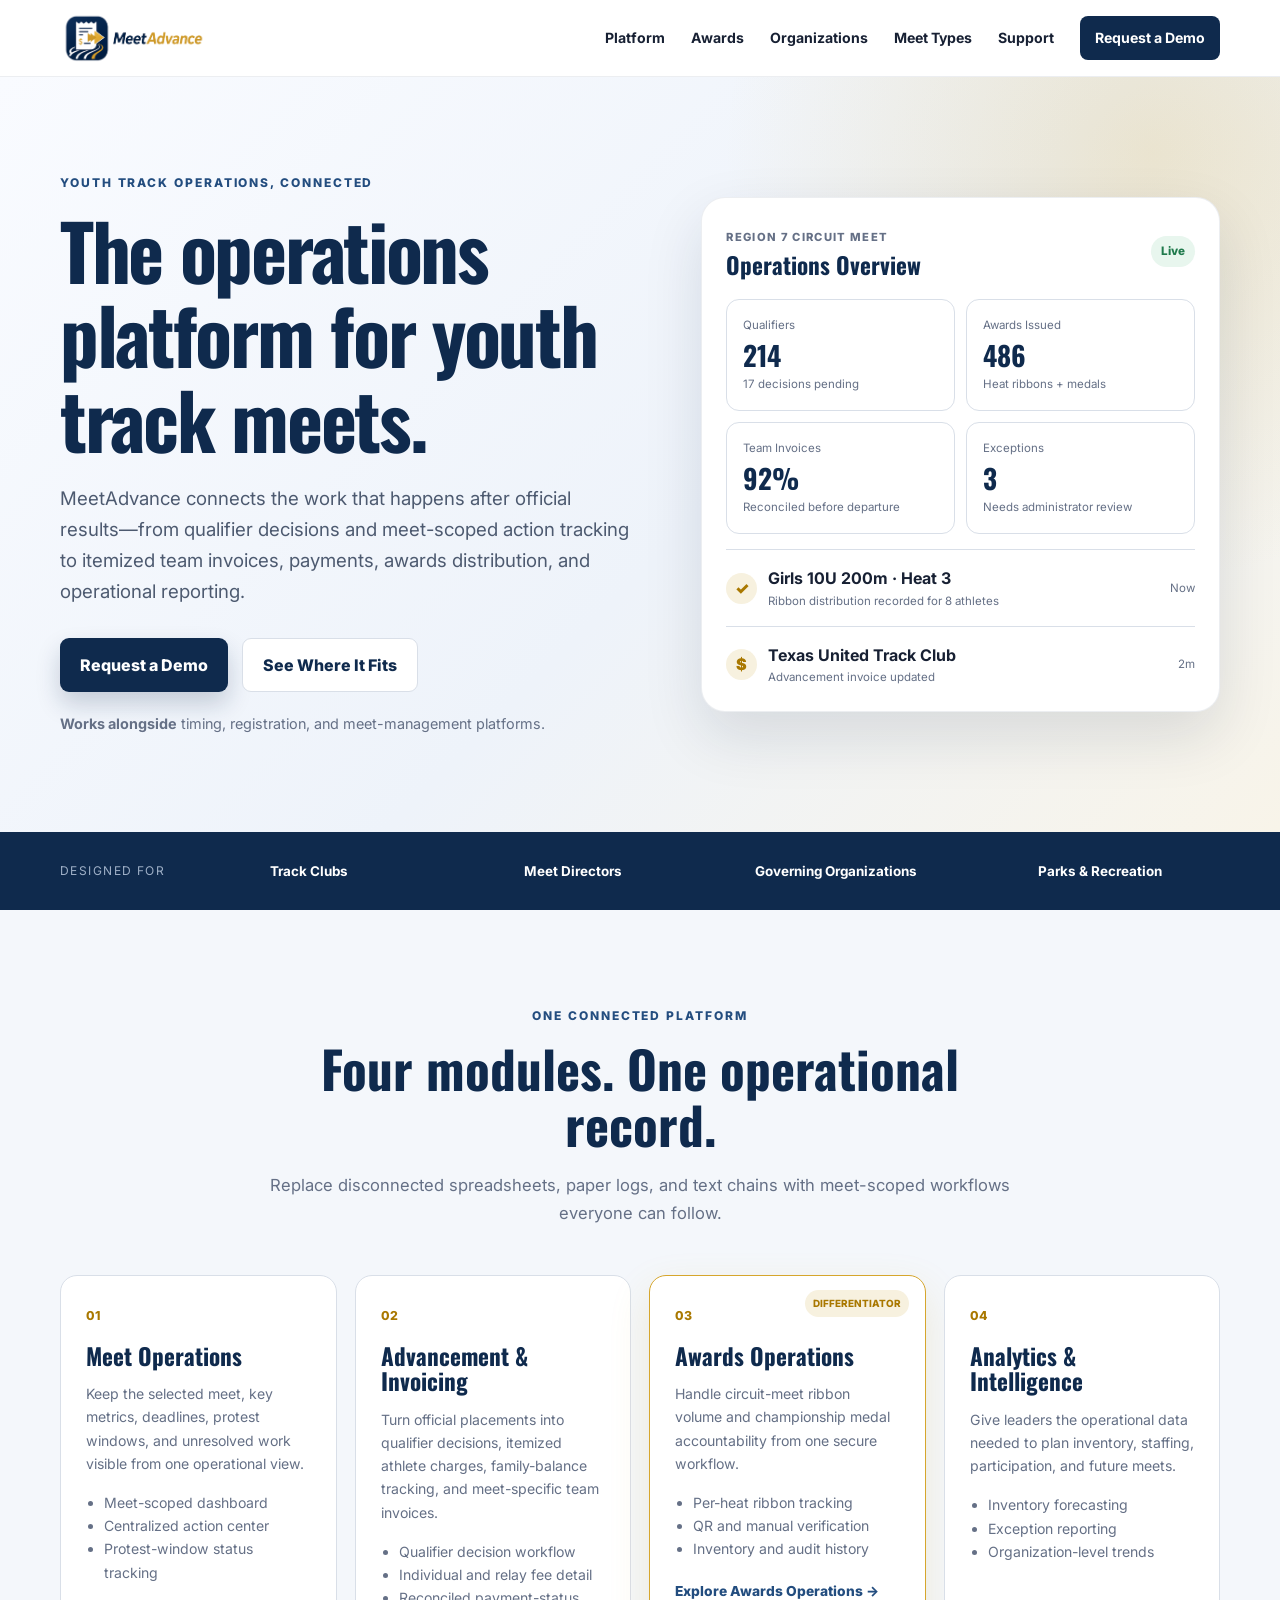
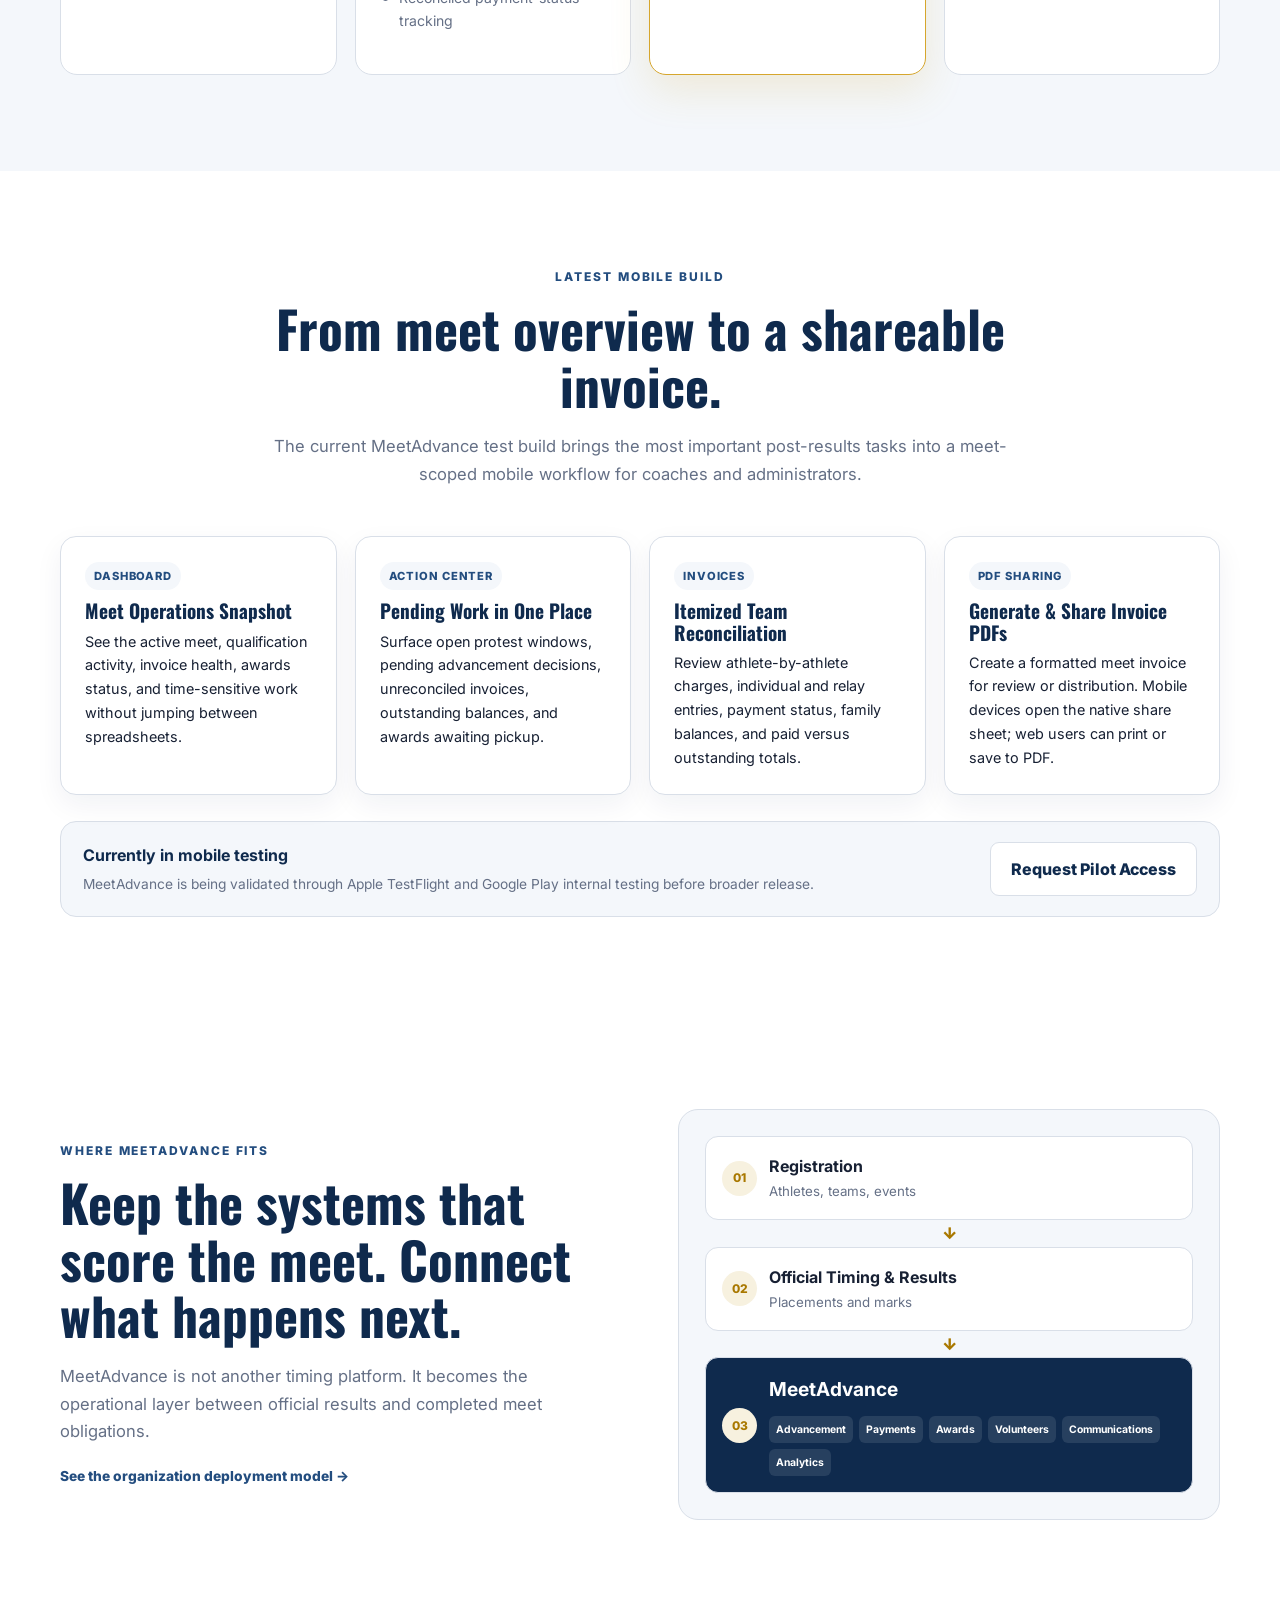
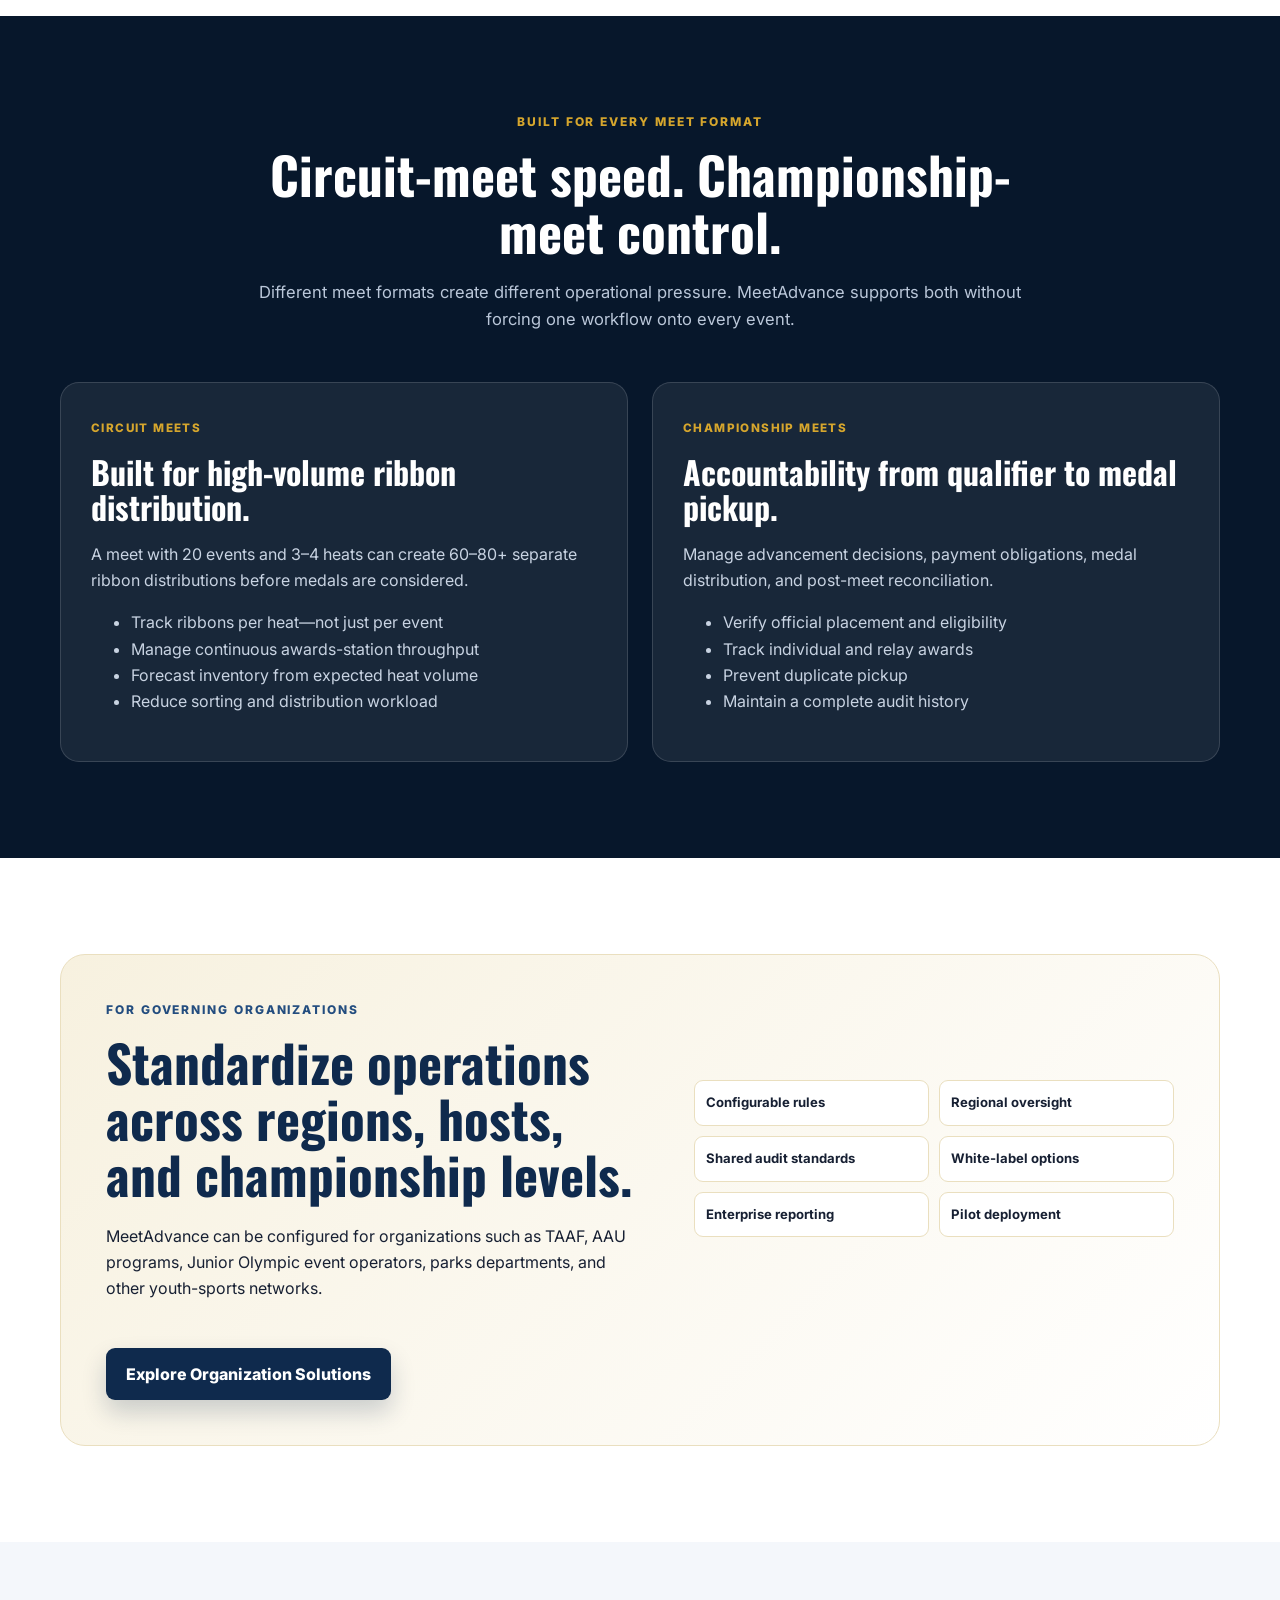
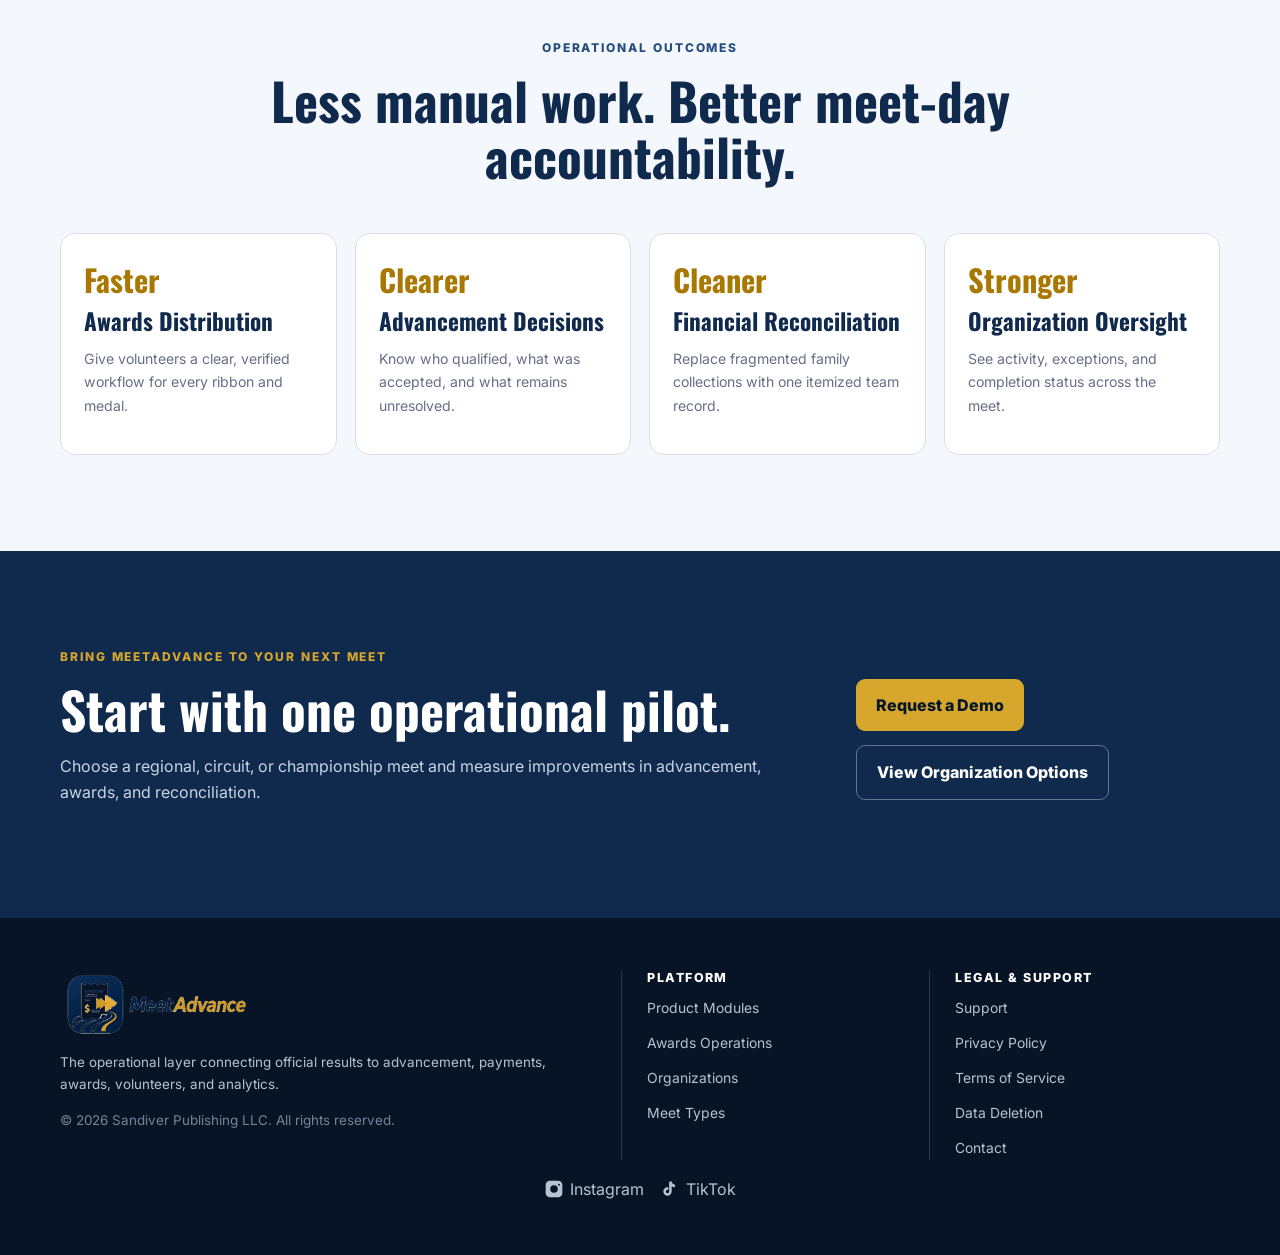
==== commit 6195d212: "Update website for latest MeetAdvance mobile features Update MeetAdvance website content to reflect " ====
--- a/index.html
+++ b/index.html
@@ -14,7 +14,7 @@
   <link rel="preconnect" href="https://fonts.googleapis.com">
   <link rel="preconnect" href="https://fonts.gstatic.com" crossorigin>
   <link href="https://fonts.googleapis.com/css2?family=Inter:wght@400;500;600;700;800&family=Oswald:wght@500;600;700&display=swap" rel="stylesheet">
-  <link rel="stylesheet" href="assets/styles.css?v=2.2">
+  <link rel="stylesheet" href="assets/styles.css?v=2.3">
 </head>
 <body>
 <header class="site-header"><div class="container nav-wrap">
@@ -29,7 +29,7 @@
   <div class="hero-copy reveal">
     <p class="eyebrow">Youth track operations, connected</p>
     <h1>The operations platform for youth track meets.</h1>
-    <p class="hero-lead">MeetAdvance manages everything that happens after official results—from advancement and payments to awards distribution, volunteer workflows, and operational reporting.</p>
+    <p class="hero-lead">MeetAdvance connects the work that happens after official results—from qualifier decisions and meet-scoped action tracking to itemized team invoices, payments, awards distribution, and operational reporting.</p>
     <div class="hero-actions"><a class="button button-primary" href="#contact">Request a Demo</a><a class="button button-secondary" href="#lifecycle">See Where It Fits</a></div>
     <div class="hero-note"><strong>Works alongside</strong> timing, registration, and meet-management platforms.</div>
   </div>
@@ -50,11 +50,22 @@
 <section id="platform" class="section section-light"><div class="container">
   <div class="section-heading reveal"><p class="eyebrow">One connected platform</p><h2>Four modules. One operational record.</h2><p>Replace disconnected spreadsheets, paper logs, and text chains with meet-scoped workflows everyone can follow.</p></div>
   <div class="module-grid">
-    <article class="module-card reveal"><span class="module-number">01</span><h3>Meet Operations</h3><p>Coordinate volunteers, communications, protest windows, exceptions, and meet-day activity.</p><ul><li>Role-based access</li><li>Protest and incident workflows</li><li>Operational status tracking</li></ul></article>
-    <article class="module-card reveal"><span class="module-number">02</span><h3>Advancement &amp; Registration</h3><p>Turn official placements into clear acceptance decisions, itemized entries, and reconciled team invoices.</p><ul><li>Qualifier identification</li><li>Individual and relay fees</li><li>Payment-status tracking</li></ul></article>
+    <article class="module-card reveal"><span class="module-number">01</span><h3>Meet Operations</h3><p>Keep the selected meet, key metrics, deadlines, protest windows, and unresolved work visible from one operational view.</p><ul><li>Meet-scoped dashboard</li><li>Centralized action center</li><li>Protest-window status tracking</li></ul></article>
+    <article class="module-card reveal"><span class="module-number">02</span><h3>Advancement &amp; Invoicing</h3><p>Turn official placements into qualifier decisions, itemized athlete charges, family-balance tracking, and meet-specific team invoices.</p><ul><li>Qualifier decision workflow</li><li>Individual and relay fee detail</li><li>Reconciled payment-status tracking</li></ul></article>
     <article class="module-card featured reveal"><span class="module-badge">Differentiator</span><span class="module-number">03</span><h3>Awards Operations</h3><p>Handle circuit-meet ribbon volume and championship medal accountability from one secure workflow.</p><ul><li>Per-heat ribbon tracking</li><li>QR and manual verification</li><li>Inventory and audit history</li></ul><a href="awards.html">Explore Awards Operations →</a></article>
     <article class="module-card reveal"><span class="module-number">04</span><h3>Analytics &amp; Intelligence</h3><p>Give leaders the operational data needed to plan inventory, staffing, participation, and future meets.</p><ul><li>Inventory forecasting</li><li>Exception reporting</li><li>Organization-level trends</li></ul></article>
   </div>
+</div></section>
+
+<section id="latest-build" class="section"><div class="container">
+  <div class="section-heading reveal"><p class="eyebrow">Latest mobile build</p><h2>From meet overview to a shareable invoice.</h2><p>The current MeetAdvance test build brings the most important post-results tasks into a meet-scoped mobile workflow for coaches and administrators.</p></div>
+  <div class="release-grid">
+    <article class="release-card reveal"><span class="release-tag">Dashboard</span><h3>Meet Operations Snapshot</h3><p>See the active meet, qualification activity, invoice health, awards status, and time-sensitive work without jumping between spreadsheets.</p></article>
+    <article class="release-card reveal"><span class="release-tag">Action Center</span><h3>Pending Work in One Place</h3><p>Surface open protest windows, pending advancement decisions, unreconciled invoices, outstanding balances, and awards awaiting pickup.</p></article>
+    <article class="release-card reveal"><span class="release-tag">Invoices</span><h3>Itemized Team Reconciliation</h3><p>Review athlete-by-athlete charges, individual and relay entries, payment status, family balances, and paid versus outstanding totals.</p></article>
+    <article class="release-card reveal"><span class="release-tag">PDF Sharing</span><h3>Generate &amp; Share Invoice PDFs</h3><p>Create a formatted meet invoice for review or distribution. Mobile devices open the native share sheet; web users can print or save to PDF.</p></article>
+  </div>
+  <div class="testing-banner reveal"><div><strong>Currently in mobile testing</strong><span>MeetAdvance is being validated through Apple TestFlight and Google Play internal testing before broader release.</span></div><a class="button button-secondary" href="#contact">Request Pilot Access</a></div>
 </div></section>
 
 <section id="lifecycle" class="section"><div class="container split-grid lifecycle-grid">
--- a/assets/styles.css
+++ b/assets/styles.css
@@ -4,3 +4,6 @@
 @media(max-width:960px){.menu-toggle{display:inline-flex;border:1px solid var(--border);background:#fff;padding:9px 12px;border-radius:8px;font-weight:700}.main-nav{display:none;position:absolute;top:70px;left:20px;right:20px;background:#fff;border-radius:12px;box-shadow:var(--shadow);padding:18px;flex-direction:column;align-items:stretch}.main-nav.open{display:flex}.hero-grid,.split-grid,.page-hero-grid{grid-template-columns:1fr;gap:44px}.module-grid,.outcome-grid,.audience-grid,.deployment-steps,.console-feature-grid{grid-template-columns:1fr 1fr}.trust-grid{grid-template-columns:1fr 1fr}.trust-grid span{grid-column:1/-1;text-align:center}.organization-callout{grid-template-columns:1fr}.footer-grid{grid-template-columns:1fr 1fr}.footer-grid>div:first-child{grid-column:1/-1}}
 @media(max-width:640px){.container{width:min(100% - 28px,1160px)}.brand-logo{height:46px;width:auto}.footer-logo{height:64px;width:auto}.hero,.page-hero{padding:65px 0}h1{font-size:3.1rem}.section{padding:72px 0}.module-grid,.outcome-grid,.audience-grid,.deployment-steps,.console-feature-grid,.meet-type-grid,.comparison-grid,.usecase-grid,.footer-grid{grid-template-columns:1fr}.console-grid,.org-benefits{grid-template-columns:1fr}.trust-grid{display:flex;flex-direction:column;padding:22px 0;gap:12px}.organization-callout{padding:28px 22px}.contact-box{align-items:flex-start;flex-direction:column}.footer-column{padding:24px 0 0;border-left:0;border-top:1px solid rgba(255,255,255,.14)}.legal-card{padding:27px 21px}.legal-footer{justify-content:center;text-align:center}}
 .legal-nav{display:flex!important;position:static!important;padding:0!important;background:transparent!important;box-shadow:none!important;flex-direction:row!important;align-items:center!important;gap:16px}
+
+/* v2.3 - latest mobile build */
+.release-grid{display:grid;grid-template-columns:repeat(4,1fr);gap:18px}.release-card{background:#fff;border:1px solid var(--border);border-radius:16px;padding:24px;box-shadow:0 10px 28px rgba(15,42,77,.06)}.release-card h3{font-size:1.2rem;margin:10px 0 8px}.release-card p{font-size:.9rem;margin:0}.release-tag{display:inline-flex;padding:5px 9px;border-radius:999px;background:var(--light);color:var(--blue);font-size:.7rem;font-weight:800;text-transform:uppercase;letter-spacing:.08em}.testing-banner{margin-top:26px;padding:20px 22px;border:1px solid var(--border);border-radius:16px;background:var(--light);display:flex;align-items:center;justify-content:space-between;gap:22px}.testing-banner div{display:flex;flex-direction:column;gap:4px}.testing-banner strong{color:var(--navy);font-size:1rem}.testing-banner span{color:var(--muted);font-size:.86rem}@media(max-width:960px){.release-grid{grid-template-columns:1fr 1fr}}@media(max-width:640px){.release-grid{grid-template-columns:1fr}.testing-banner{align-items:flex-start;flex-direction:column}}
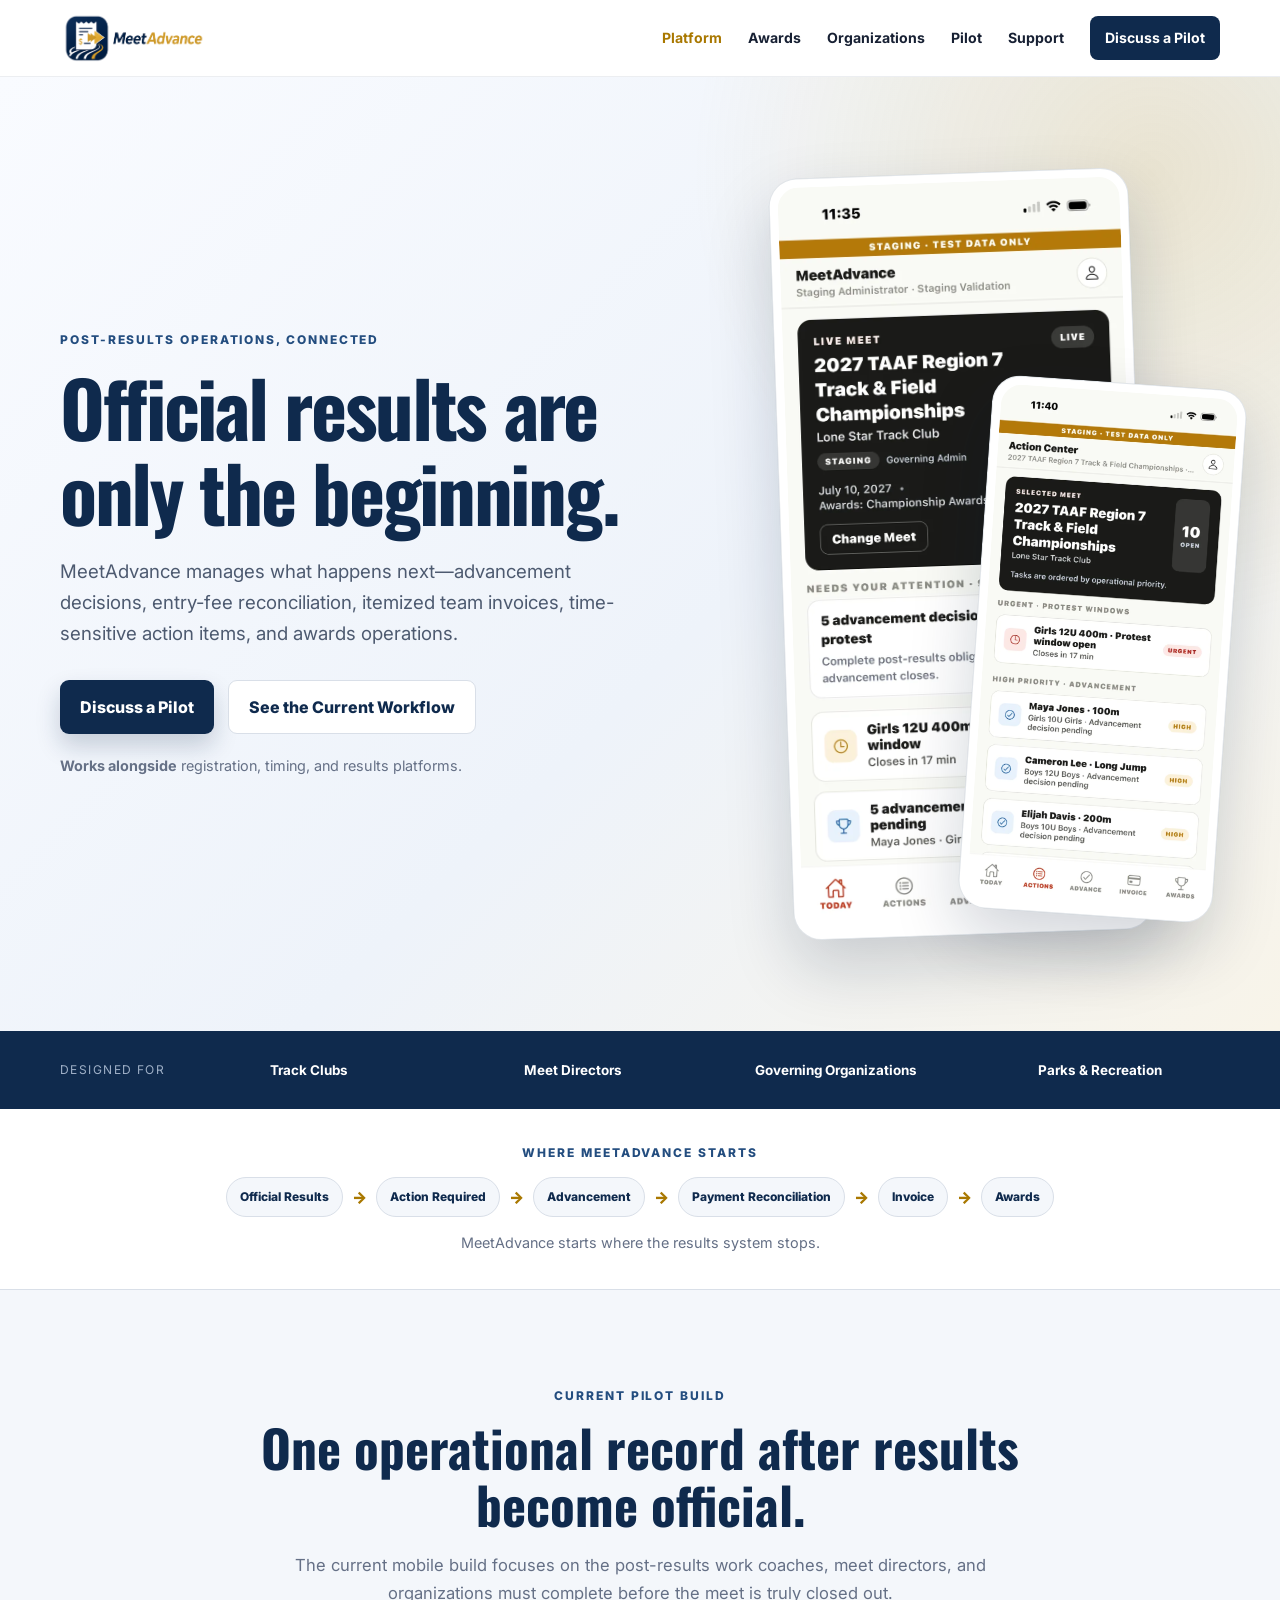
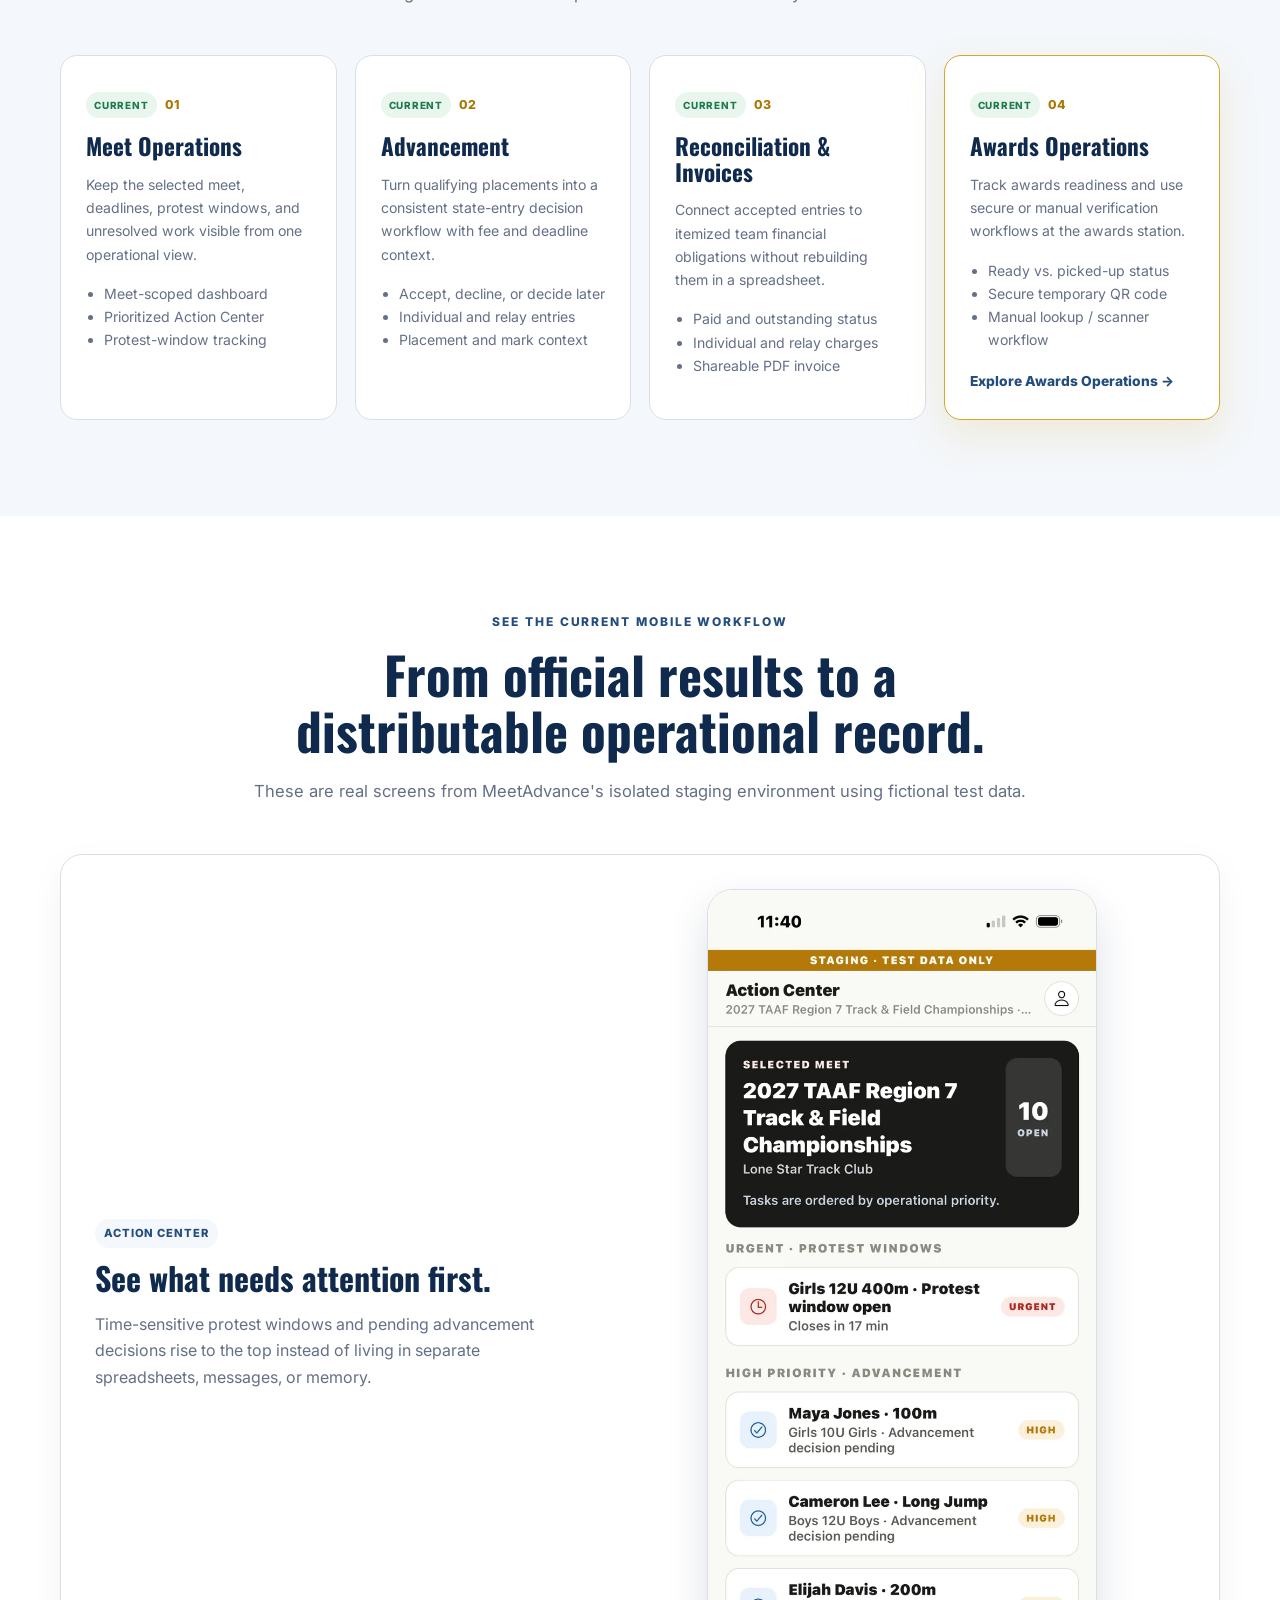
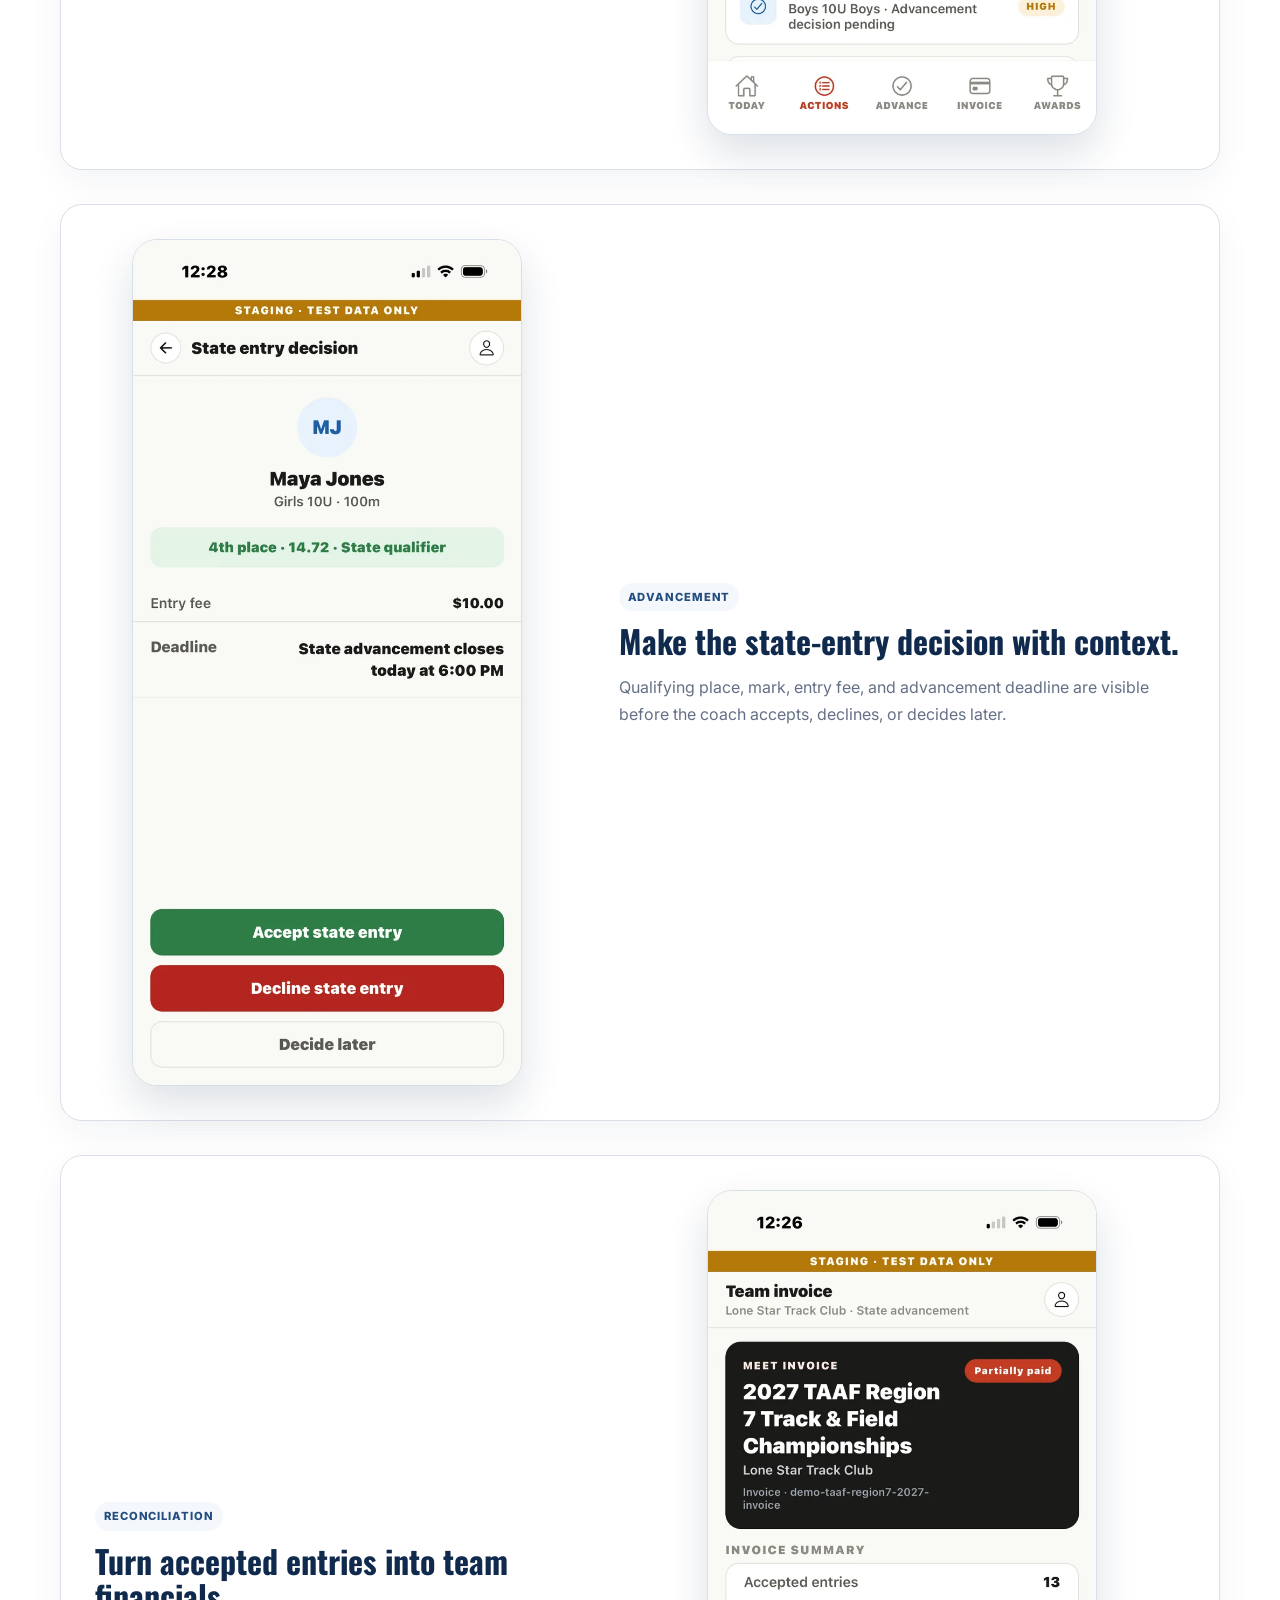
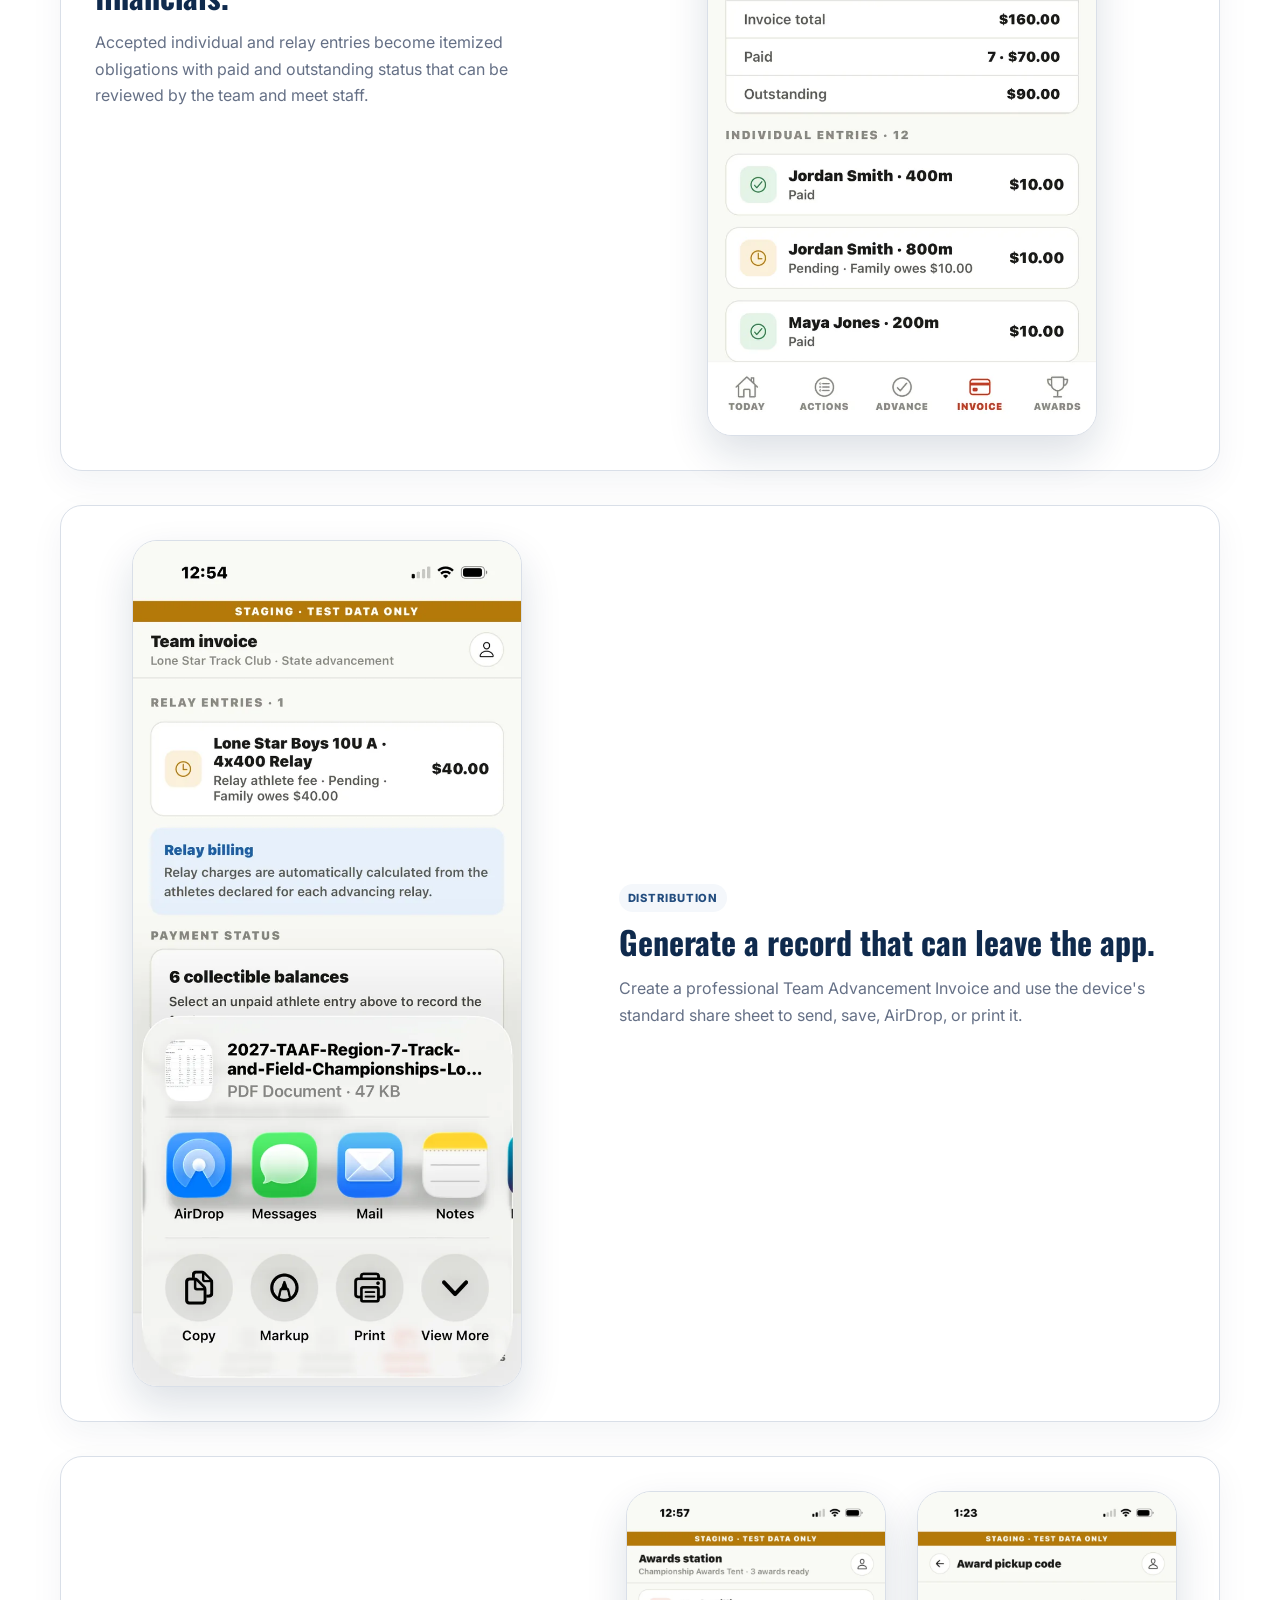
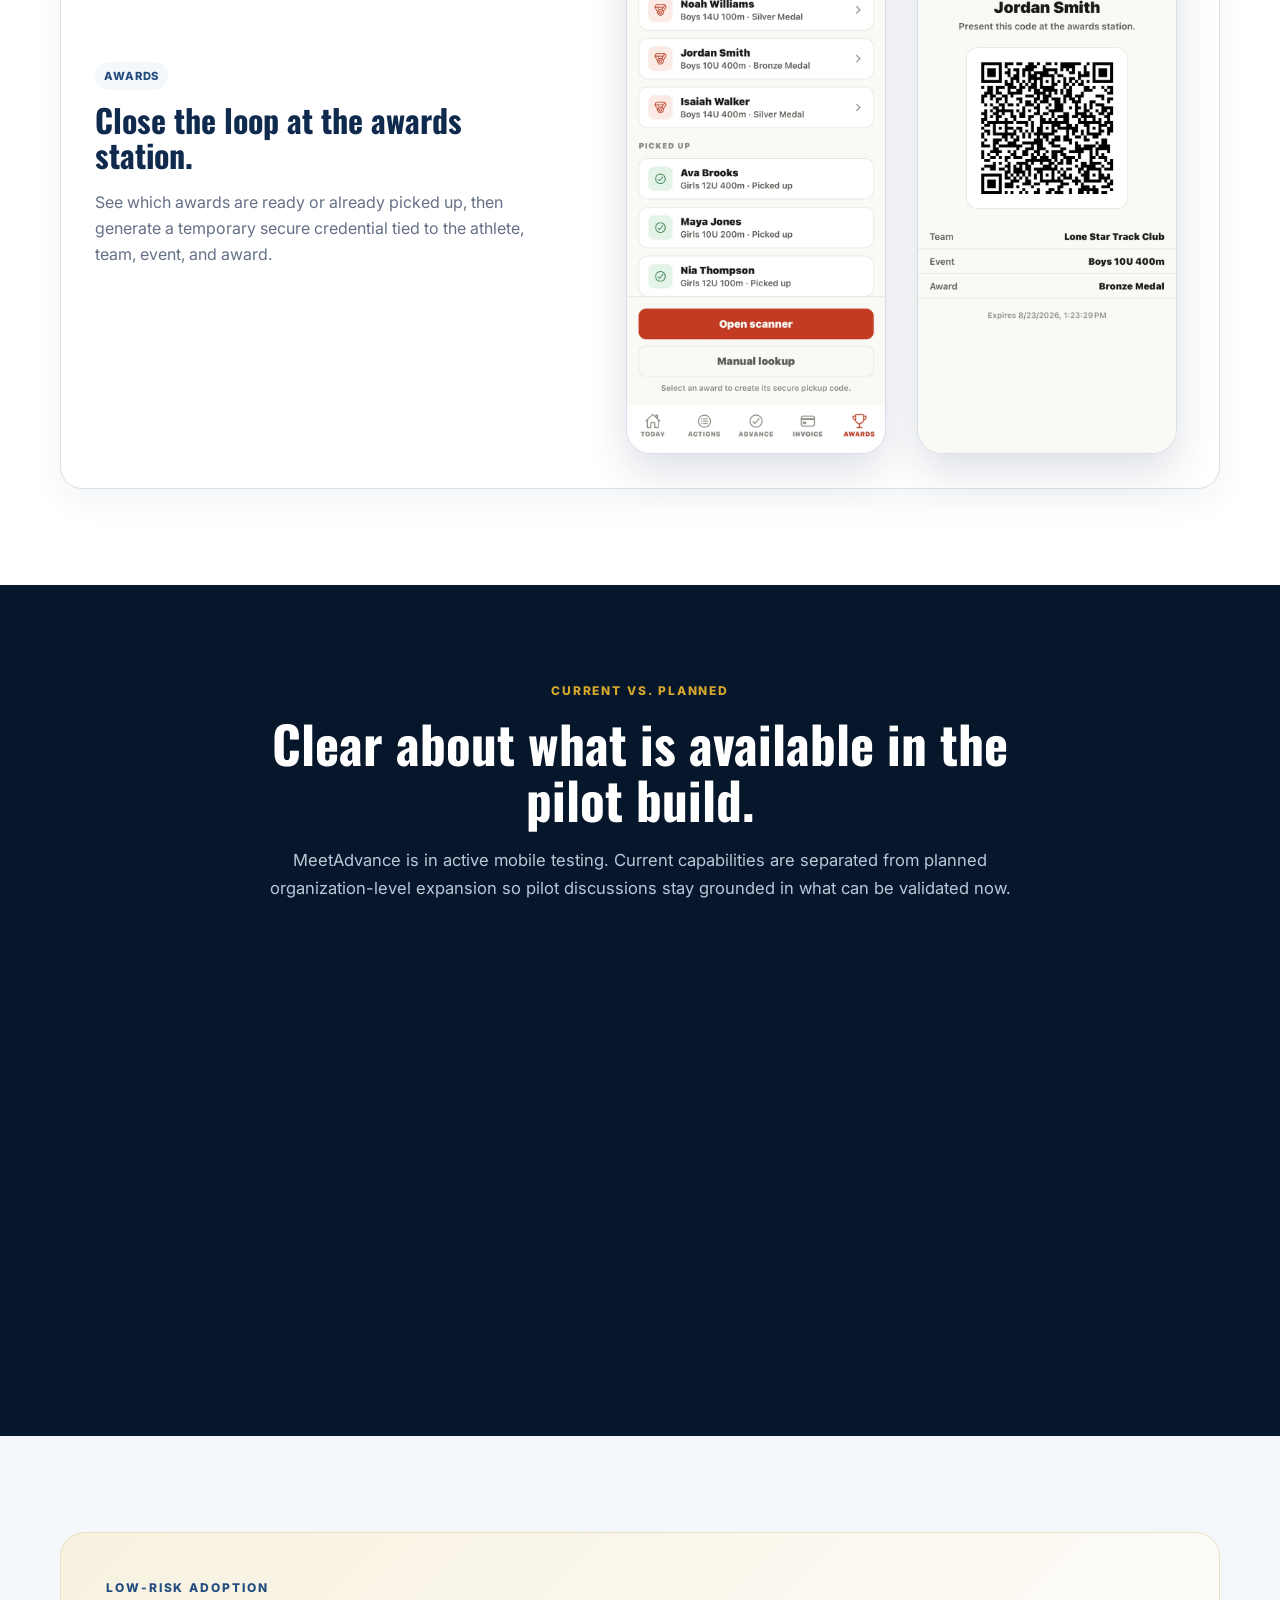
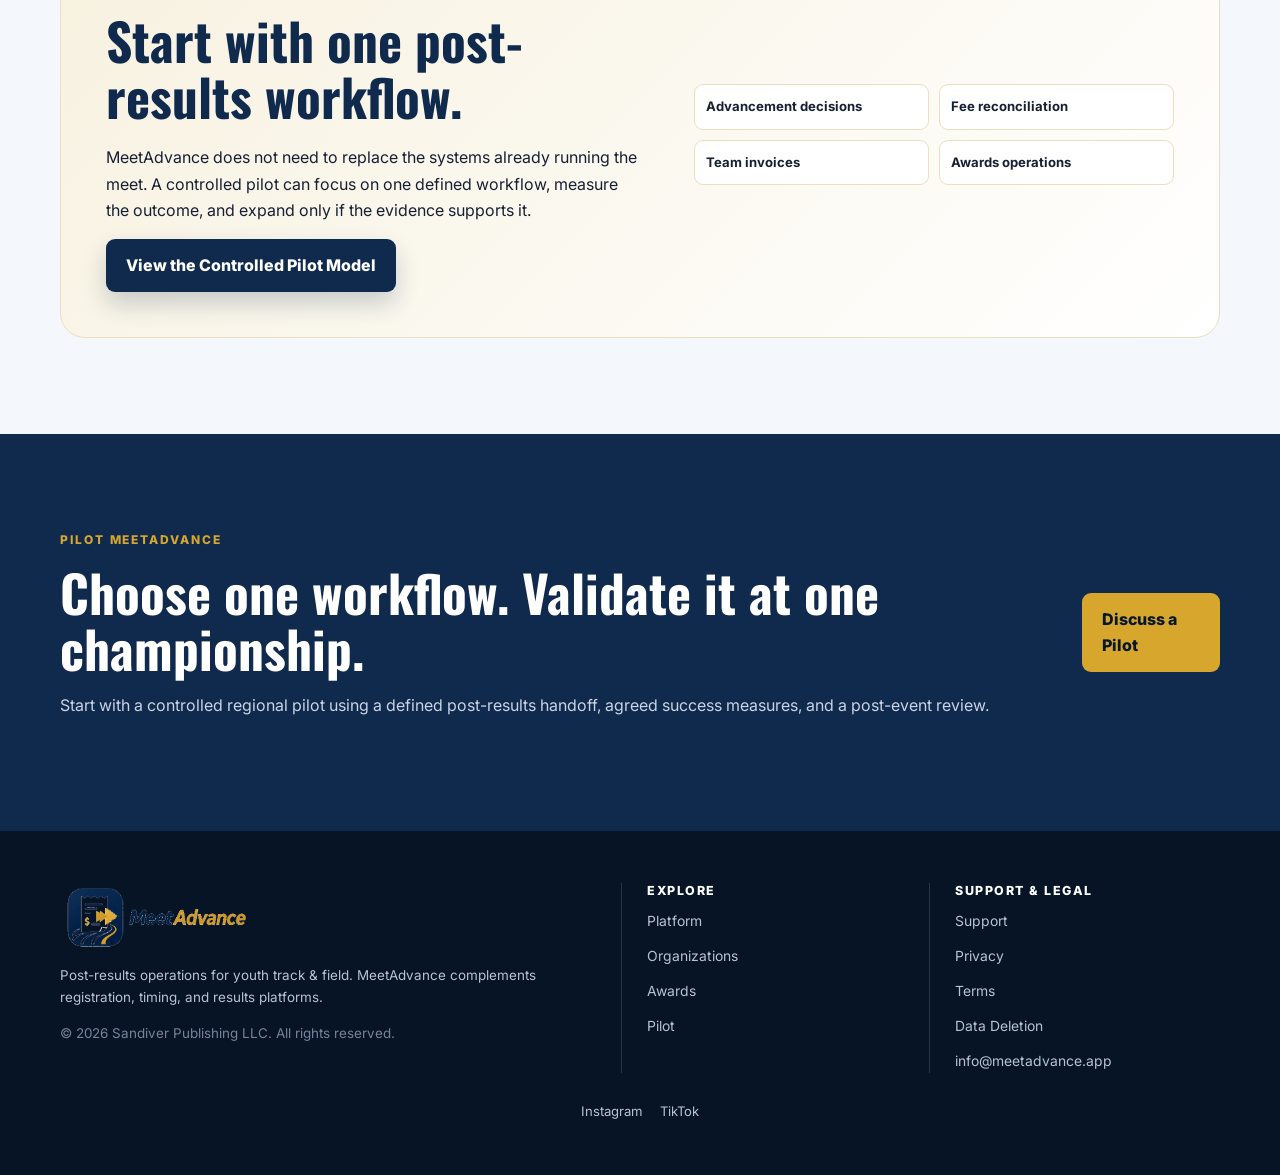
==== commit 9bd5289e: "Release MeetAdvance website v2.4 TAAF pilot and product proof" ====
--- a/index.html
+++ b/index.html
@@ -1,110 +1,10 @@
-<!DOCTYPE html>
-<html lang="en">
-<head>
-  <meta charset="UTF-8">
-  <meta name="viewport" content="width=device-width, initial-scale=1.0">
-  <meta name="description" content="MeetAdvance is the operations platform for youth track meets, connecting official results to advancement, payments, awards, volunteers, and analytics.">
-  <meta name="theme-color" content="#0f2a4d">
-  <meta property="og:title" content="MeetAdvance | The Operations Platform for Youth Track Meets">
-  <meta property="og:description" content="Manage everything after official results—from advancement and payments to high-volume awards operations.">
-  <meta property="og:type" content="website">
-  <title>MeetAdvance | Youth Track Meet Operations</title>
-  <link rel="icon" type="image/png" href="assets/favicon.png">
-  <link rel="apple-touch-icon" href="assets/apple-touch-icon.png">
-  <link rel="preconnect" href="https://fonts.googleapis.com">
-  <link rel="preconnect" href="https://fonts.gstatic.com" crossorigin>
-  <link href="https://fonts.googleapis.com/css2?family=Inter:wght@400;500;600;700;800&family=Oswald:wght@500;600;700&display=swap" rel="stylesheet">
-  <link rel="stylesheet" href="assets/styles.css?v=2.3">
-</head>
-<body>
-<header class="site-header"><div class="container nav-wrap">
-  <a class="brand" href="#top" aria-label="MeetAdvance home"><img src="assets/meetadvance-logo-transparent.png" alt="MeetAdvance" class="brand-logo"></a>
-  <button class="menu-toggle" aria-expanded="false" aria-controls="main-nav">Menu</button>
-  <nav id="main-nav" class="main-nav">
-    <a href="#platform">Platform</a><a href="awards.html">Awards</a><a href="organizations.html">Organizations</a><a href="#meets">Meet Types</a><a href="support.html">Support</a><a class="nav-cta" href="#contact">Request a Demo</a>
-  </nav>
-</div></header>
-<main id="top">
-<section class="hero hero-v2"><div class="container hero-grid">
-  <div class="hero-copy reveal">
-    <p class="eyebrow">Youth track operations, connected</p>
-    <h1>The operations platform for youth track meets.</h1>
-    <p class="hero-lead">MeetAdvance connects the work that happens after official results—from qualifier decisions and meet-scoped action tracking to itemized team invoices, payments, awards distribution, and operational reporting.</p>
-    <div class="hero-actions"><a class="button button-primary" href="#contact">Request a Demo</a><a class="button button-secondary" href="#lifecycle">See Where It Fits</a></div>
-    <div class="hero-note"><strong>Works alongside</strong> timing, registration, and meet-management platforms.</div>
-  </div>
-  <div class="operations-console reveal" aria-label="MeetAdvance operations dashboard example">
-    <div class="console-top"><div><span class="card-kicker">Region 7 Circuit Meet</span><h3>Operations Overview</h3></div><span class="live-dot">Live</span></div>
-    <div class="console-grid">
-      <div class="console-stat"><span>Qualifiers</span><strong>214</strong><small>17 decisions pending</small></div>
-      <div class="console-stat"><span>Awards Issued</span><strong>486</strong><small>Heat ribbons + medals</small></div>
-      <div class="console-stat"><span>Team Invoices</span><strong>92%</strong><small>Reconciled before departure</small></div>
-      <div class="console-stat"><span>Exceptions</span><strong>3</strong><small>Needs administrator review</small></div>
-    </div>
-    <div class="console-activity"><span class="activity-icon">✓</span><div><strong>Girls 10U 200m · Heat 3</strong><small>Ribbon distribution recorded for 8 athletes</small></div><time>Now</time></div>
-    <div class="console-activity"><span class="activity-icon">$</span><div><strong>Texas United Track Club</strong><small>Advancement invoice updated</small></div><time>2m</time></div>
-  </div>
-</div></section>
+<!DOCTYPE html><html lang="en"><head><meta charset="UTF-8"><meta name="viewport" content="width=device-width, initial-scale=1.0"><meta name="description" content="MeetAdvance manages what happens after official results: action tracking, advancement decisions, payment reconciliation, team invoices, PDF distribution, and awards operations."><meta name="theme-color" content="#0f2a4d"><link rel="canonical" href="https://meetadvance.app/"><meta property="og:title" content="MeetAdvance | Post-Results Operations for Youth Track & Field"><meta property="og:description" content="MeetAdvance manages what happens after official results: action tracking, advancement decisions, payment reconciliation, team invoices, PDF distribution, and awards operations."><meta property="og:type" content="website"><meta property="og:url" content="https://meetadvance.app/"><meta property="og:image" content="https://meetadvance.app/assets/meetadvance-social-preview.png"><meta property="og:image:width" content="1200"><meta property="og:image:height" content="630"><meta name="twitter:card" content="summary_large_image"><meta name="twitter:title" content="MeetAdvance | Post-Results Operations for Youth Track & Field"><meta name="twitter:description" content="MeetAdvance manages what happens after official results: action tracking, advancement decisions, payment reconciliation, team invoices, PDF distribution, and awards operations."><meta name="twitter:image" content="https://meetadvance.app/assets/meetadvance-social-preview.png"><title>MeetAdvance | Post-Results Operations for Youth Track & Field</title><link rel="icon" type="image/png" href="assets/favicon.png"><link rel="apple-touch-icon" href="assets/apple-touch-icon.png"><link rel="preconnect" href="https://fonts.googleapis.com"><link rel="preconnect" href="https://fonts.gstatic.com" crossorigin><link href="https://fonts.googleapis.com/css2?family=Inter:wght@400;500;600;700;800&family=Oswald:wght@500;600;700&display=swap" rel="stylesheet"><link rel="stylesheet" href="assets/styles.css?v=2.4"></head><body><header class="site-header"><div class="container nav-wrap"><a class="brand" href="index.html" aria-label="MeetAdvance home"><img src="assets/meetadvance-logo-transparent.png" alt="MeetAdvance" class="brand-logo"></a><button class="menu-toggle" aria-expanded="false" aria-controls="main-nav" aria-label="Toggle navigation">Menu</button><nav id="main-nav" class="main-nav" aria-label="Primary navigation"><a class="active" href="index.html#platform">Platform</a><a class="" href="awards.html">Awards</a><a class="" href="organizations.html">Organizations</a><a class="" href="pilot.html">Pilot</a><a class="" href="support.html">Support</a><a class="nav-cta" href="pilot.html#pilot-form">Discuss a Pilot</a></nav></div></header><main id="top">
+<section class="hero hero-v24"><div class="container hero-grid"><div class="hero-copy reveal"><p class="eyebrow">Post-results operations, connected</p><h1>Official results are only the beginning.</h1><p class="hero-lead">MeetAdvance manages what happens next—advancement decisions, entry-fee reconciliation, itemized team invoices, time-sensitive action items, and awards operations.</p><div class="hero-actions"><a class="button button-primary" href="pilot.html#pilot-form">Discuss a Pilot</a><a class="button button-secondary" href="#product-tour">See the Current Workflow</a></div><div class="hero-note"><strong>Works alongside</strong> registration, timing, and results platforms.</div></div><div class="phone-stage reveal"><div class="phone-frame phone-main"><img src="assets/dashboard.webp" alt="MeetAdvance live meet dashboard showing a TAAF Region 7 demonstration meet and items needing attention"></div><div class="phone-frame phone-float"><img src="assets/action-center.webp" alt="MeetAdvance Action Center prioritizing protest and advancement tasks"></div></div></div></section>
 <section class="trust-strip"><div class="container trust-grid"><span>Designed for</span><strong>Track Clubs</strong><strong>Meet Directors</strong><strong>Governing Organizations</strong><strong>Parks &amp; Recreation</strong></div></section>
-
-<section id="platform" class="section section-light"><div class="container">
-  <div class="section-heading reveal"><p class="eyebrow">One connected platform</p><h2>Four modules. One operational record.</h2><p>Replace disconnected spreadsheets, paper logs, and text chains with meet-scoped workflows everyone can follow.</p></div>
-  <div class="module-grid">
-    <article class="module-card reveal"><span class="module-number">01</span><h3>Meet Operations</h3><p>Keep the selected meet, key metrics, deadlines, protest windows, and unresolved work visible from one operational view.</p><ul><li>Meet-scoped dashboard</li><li>Centralized action center</li><li>Protest-window status tracking</li></ul></article>
-    <article class="module-card reveal"><span class="module-number">02</span><h3>Advancement &amp; Invoicing</h3><p>Turn official placements into qualifier decisions, itemized athlete charges, family-balance tracking, and meet-specific team invoices.</p><ul><li>Qualifier decision workflow</li><li>Individual and relay fee detail</li><li>Reconciled payment-status tracking</li></ul></article>
-    <article class="module-card featured reveal"><span class="module-badge">Differentiator</span><span class="module-number">03</span><h3>Awards Operations</h3><p>Handle circuit-meet ribbon volume and championship medal accountability from one secure workflow.</p><ul><li>Per-heat ribbon tracking</li><li>QR and manual verification</li><li>Inventory and audit history</li></ul><a href="awards.html">Explore Awards Operations →</a></article>
-    <article class="module-card reveal"><span class="module-number">04</span><h3>Analytics &amp; Intelligence</h3><p>Give leaders the operational data needed to plan inventory, staffing, participation, and future meets.</p><ul><li>Inventory forecasting</li><li>Exception reporting</li><li>Organization-level trends</li></ul></article>
-  </div>
-</div></section>
-
-<section id="latest-build" class="section"><div class="container">
-  <div class="section-heading reveal"><p class="eyebrow">Latest mobile build</p><h2>From meet overview to a shareable invoice.</h2><p>The current MeetAdvance test build brings the most important post-results tasks into a meet-scoped mobile workflow for coaches and administrators.</p></div>
-  <div class="release-grid">
-    <article class="release-card reveal"><span class="release-tag">Dashboard</span><h3>Meet Operations Snapshot</h3><p>See the active meet, qualification activity, invoice health, awards status, and time-sensitive work without jumping between spreadsheets.</p></article>
-    <article class="release-card reveal"><span class="release-tag">Action Center</span><h3>Pending Work in One Place</h3><p>Surface open protest windows, pending advancement decisions, unreconciled invoices, outstanding balances, and awards awaiting pickup.</p></article>
-    <article class="release-card reveal"><span class="release-tag">Invoices</span><h3>Itemized Team Reconciliation</h3><p>Review athlete-by-athlete charges, individual and relay entries, payment status, family balances, and paid versus outstanding totals.</p></article>
-    <article class="release-card reveal"><span class="release-tag">PDF Sharing</span><h3>Generate &amp; Share Invoice PDFs</h3><p>Create a formatted meet invoice for review or distribution. Mobile devices open the native share sheet; web users can print or save to PDF.</p></article>
-  </div>
-  <div class="testing-banner reveal"><div><strong>Currently in mobile testing</strong><span>MeetAdvance is being validated through Apple TestFlight and Google Play internal testing before broader release.</span></div><a class="button button-secondary" href="#contact">Request Pilot Access</a></div>
-</div></section>
-
-<section id="lifecycle" class="section"><div class="container split-grid lifecycle-grid">
-  <div class="reveal"><p class="eyebrow">Where MeetAdvance fits</p><h2>Keep the systems that score the meet. Connect what happens next.</h2><p class="section-copy">MeetAdvance is not another timing platform. It becomes the operational layer between official results and completed meet obligations.</p><a class="text-link" href="organizations.html">See the organization deployment model →</a></div>
-  <div class="lifecycle reveal">
-    <div class="lifecycle-source"><span>01</span><strong>Registration</strong><small>Athletes, teams, events</small></div><i>↓</i>
-    <div class="lifecycle-source"><span>02</span><strong>Official Timing &amp; Results</strong><small>Placements and marks</small></div><i>↓</i>
-    <div class="lifecycle-core"><span>03</span><strong>MeetAdvance</strong><div class="lifecycle-tags"><b>Advancement</b><b>Payments</b><b>Awards</b><b>Volunteers</b><b>Communications</b><b>Analytics</b></div></div>
-  </div>
-</div></section>
-
-<section id="meets" class="section section-navy"><div class="container">
- <div class="section-heading reveal"><p class="eyebrow gold">Built for every meet format</p><h2>Circuit-meet speed. Championship-meet control.</h2><p>Different meet formats create different operational pressure. MeetAdvance supports both without forcing one workflow onto every event.</p></div>
- <div class="meet-type-grid">
-  <article class="meet-type-card reveal"><span class="type-label">Circuit Meets</span><h3>Built for high-volume ribbon distribution.</h3><p>A meet with 20 events and 3–4 heats can create 60–80+ separate ribbon distributions before medals are considered.</p><ul><li>Track ribbons per heat—not just per event</li><li>Manage continuous awards-station throughput</li><li>Forecast inventory from expected heat volume</li><li>Reduce sorting and distribution workload</li></ul></article>
-  <article class="meet-type-card reveal"><span class="type-label">Championship Meets</span><h3>Accountability from qualifier to medal pickup.</h3><p>Manage advancement decisions, payment obligations, medal distribution, and post-meet reconciliation.</p><ul><li>Verify official placement and eligibility</li><li>Track individual and relay awards</li><li>Prevent duplicate pickup</li><li>Maintain a complete audit history</li></ul></article>
- </div>
-</div></section>
-
-<section id="organizations" class="section"><div class="container organization-callout reveal">
- <div><p class="eyebrow">For governing organizations</p><h2>Standardize operations across regions, hosts, and championship levels.</h2><p>MeetAdvance can be configured for organizations such as TAAF, AAU programs, Junior Olympic event operators, parks departments, and other youth-sports networks.</p></div>
- <div class="org-benefits"><span>Configurable rules</span><span>Regional oversight</span><span>Shared audit standards</span><span>White-label options</span><span>Enterprise reporting</span><span>Pilot deployment</span></div>
- <a class="button button-primary" href="organizations.html">Explore Organization Solutions</a>
-</div></section>
-
-<section class="section section-light"><div class="container"><div class="section-heading reveal"><p class="eyebrow">Operational outcomes</p><h2>Less manual work. Better meet-day accountability.</h2></div>
- <div class="outcome-grid"><article class="reveal"><strong>Faster</strong><h3>Awards Distribution</h3><p>Give volunteers a clear, verified workflow for every ribbon and medal.</p></article><article class="reveal"><strong>Clearer</strong><h3>Advancement Decisions</h3><p>Know who qualified, what was accepted, and what remains unresolved.</p></article><article class="reveal"><strong>Cleaner</strong><h3>Financial Reconciliation</h3><p>Replace fragmented family collections with one itemized team record.</p></article><article class="reveal"><strong>Stronger</strong><h3>Organization Oversight</h3><p>See activity, exceptions, and completion status across the meet.</p></article></div>
-</div></section>
-
-<section id="contact" class="section contact-section"><div class="container contact-box reveal"><div><p class="eyebrow gold">Bring MeetAdvance to your next meet</p><h2>Start with one operational pilot.</h2><p>Choose a regional, circuit, or championship meet and measure improvements in advancement, awards, and reconciliation.</p></div><div class="contact-actions"><a class="button button-gold" href="mailto:info@meetadvance.app?subject=MeetAdvance%20Version%202%20Demo%20Request">Request a Demo</a><a class="button button-outline-light" href="organizations.html">View Organization Options</a></div></div></section>
-</main>
-<footer class="site-footer"><div class="container footer-grid">
- <div><a class="brand footer-brand" href="#top"><img src="assets/meetadvance-logo-transparent.png" alt="MeetAdvance" class="footer-logo"></a><p>The operational layer connecting official results to advancement, payments, awards, volunteers, and analytics.</p><p class="copyright">© <span id="year"></span> Sandiver Publishing LLC. All rights reserved.</p></div>
- <div class="footer-column"><h3>Platform</h3><div class="footer-links"><a href="#platform">Product Modules</a><a href="awards.html">Awards Operations</a><a href="organizations.html">Organizations</a><a href="#meets">Meet Types</a></div></div>
- <div class="footer-column"><h3>Legal &amp; Support</h3><div class="footer-links"><a href="support.html">Support</a><a href="privacy.html">Privacy Policy</a><a href="terms.html">Terms of Service</a><a href="data-deletion.html">Data Deletion</a><a href="mailto:support@meetadvance.app">Contact</a></div></div>
-</div>
-<div class="footer-social" style="display:flex;gap:16px;justify-content:center;margin-top:16px">
-<a href="https://instagram.com/meetadvance" target="_blank" aria-label="Instagram" style="display:flex;align-items:center;gap:6px;text-decoration:none;color:inherit"><svg xmlns="http://www.w3.org/2000/svg" width="20" height="20" viewBox="0 0 24 24" fill="currentColor"><path d="M7 2h10a5 5 0 0 1 5 5v10a5 5 0 0 1-5 5H7a5 5 0 0 1-5-5V7a5 5 0 0 1 5-5zm5 5.5A4.5 4.5 0 1 0 16.5 12 4.5 4.5 0 0 0 12 7.5zm6-1.8a1.2 1.2 0 1 0 1.2 1.2A1.2 1.2 0 0 0 18 5.7z"/></svg><span>Instagram</span></a>
-<a href="https://tiktok.com/@meetadvance" target="_blank" aria-label="TikTok" style="display:flex;align-items:center;gap:6px;text-decoration:none;color:inherit"><svg xmlns="http://www.w3.org/2000/svg" width="20" height="20" viewBox="0 0 24 24" fill="currentColor"><path d="M14 3c.5 2 2 3.5 4 4v3a7 7 0 0 1-4-1.2V15a5 5 0 1 1-5-5h1v3h-1a2 2 0 1 0 2 2V3h3z"/></svg><span>TikTok</span></a>
-</div>
-
-</footer><script src="assets/site.js"></script></body></html>+<section class="workflow-band" id="workflow"><div class="container"><p class="eyebrow">Where MeetAdvance starts</p><div class="workflow-strip"><span>Official Results</span><i>→</i><span>Action Required</span><i>→</i><span>Advancement</span><i>→</i><span>Payment Reconciliation</span><i>→</i><span>Invoice</span><i>→</i><span>Awards</span></div><p class="workflow-caption">MeetAdvance starts where the results system stops.</p></div></section>
+<section id="platform" class="section section-light"><div class="container"><div class="section-heading reveal"><p class="eyebrow">Current pilot build</p><h2>One operational record after results become official.</h2><p>The current mobile build focuses on the post-results work coaches, meet directors, and organizations must complete before the meet is truly closed out.</p></div><div class="module-grid current-grid"><article class="module-card reveal"><span class="status-pill current">Current</span><span class="module-number">01</span><h3>Meet Operations</h3><p>Keep the selected meet, deadlines, protest windows, and unresolved work visible from one operational view.</p><ul><li>Meet-scoped dashboard</li><li>Prioritized Action Center</li><li>Protest-window tracking</li></ul></article><article class="module-card reveal"><span class="status-pill current">Current</span><span class="module-number">02</span><h3>Advancement</h3><p>Turn qualifying placements into a consistent state-entry decision workflow with fee and deadline context.</p><ul><li>Accept, decline, or decide later</li><li>Individual and relay entries</li><li>Placement and mark context</li></ul></article><article class="module-card reveal"><span class="status-pill current">Current</span><span class="module-number">03</span><h3>Reconciliation &amp; Invoices</h3><p>Connect accepted entries to itemized team financial obligations without rebuilding them in a spreadsheet.</p><ul><li>Paid and outstanding status</li><li>Individual and relay charges</li><li>Shareable PDF invoice</li></ul></article><article class="module-card featured reveal"><span class="status-pill current">Current</span><span class="module-number">04</span><h3>Awards Operations</h3><p>Track awards readiness and use secure or manual verification workflows at the awards station.</p><ul><li>Ready vs. picked-up status</li><li>Secure temporary QR code</li><li>Manual lookup / scanner workflow</li></ul><a href="awards.html">Explore Awards Operations →</a></article></div></div></section>
+<section id="product-tour" class="section"><div class="container"><div class="section-heading reveal"><p class="eyebrow">See the current mobile workflow</p><h2>From official results to a distributable operational record.</h2><p>These are real screens from MeetAdvance's isolated staging environment using fictional test data.</p></div><div class="tour-stack"><article class="tour-row reveal"><div class="tour-copy"><span class="release-tag">Action Center</span><h3>See what needs attention first.</h3><p>Time-sensitive protest windows and pending advancement decisions rise to the top instead of living in separate spreadsheets, messages, or memory.</p></div><div class="tour-shot"><img loading="lazy" src="assets/action-center.webp" alt="Action Center with urgent protest and high-priority advancement tasks"></div></article><article class="tour-row reverse reveal"><div class="tour-copy"><span class="release-tag">Advancement</span><h3>Make the state-entry decision with context.</h3><p>Qualifying place, mark, entry fee, and advancement deadline are visible before the coach accepts, declines, or decides later.</p></div><div class="tour-shot"><img loading="lazy" src="assets/decision.webp" alt="State entry decision screen with qualifier result, fee, deadline and decision buttons"></div></article><article class="tour-row reveal"><div class="tour-copy"><span class="release-tag">Reconciliation</span><h3>Turn accepted entries into team financials.</h3><p>Accepted individual and relay entries become itemized obligations with paid and outstanding status that can be reviewed by the team and meet staff.</p></div><div class="tour-shot"><img loading="lazy" src="assets/invoice.webp" alt="Team invoice showing accepted entries, invoice total, paid and outstanding amounts"></div></article><article class="tour-row reverse reveal"><div class="tour-copy"><span class="release-tag">Distribution</span><h3>Generate a record that can leave the app.</h3><p>Create a professional Team Advancement Invoice and use the device's standard share sheet to send, save, AirDrop, or print it.</p></div><div class="tour-shot"><img loading="lazy" src="assets/pdf-share.webp" alt="iOS share sheet showing a descriptive MeetAdvance team invoice PDF filename"></div></article><article class="tour-row reveal"><div class="tour-copy"><span class="release-tag">Awards</span><h3>Close the loop at the awards station.</h3><p>See which awards are ready or already picked up, then generate a temporary secure credential tied to the athlete, team, event, and award.</p></div><div class="tour-pair"><div class="tour-shot"><img loading="lazy" src="assets/awards.webp" alt="Awards station showing awards ready and already picked up"></div><div class="tour-shot"><img loading="lazy" src="assets/award-qr.webp" alt="Secure award pickup QR code for an athlete and award"></div></div></article></div></div></section>
+<section class="section section-navy"><div class="container"><div class="section-heading reveal"><p class="eyebrow gold">Current vs. planned</p><h2>Clear about what is available in the pilot build.</h2><p>MeetAdvance is in active mobile testing. Current capabilities are separated from planned organization-level expansion so pilot discussions stay grounded in what can be validated now.</p></div><div class="capability-grid"><article class="capability-card current-card reveal"><span class="status-pill current">Available in pilot build</span><ul><li>Meet-scoped dashboard and Action Center</li><li>Advancement decisions</li><li>Individual and relay fee handling</li><li>Payment-status reconciliation</li><li>Itemized team invoice</li><li>PDF invoice generation and sharing</li><li>Protest-window tracking</li><li>Awards readiness and secure pickup code</li></ul></article><article class="capability-card planned-card reveal"><span class="status-pill planned">Planned / expanded configuration</span><ul><li>Advanced organization analytics</li><li>Inventory forecasting and low-stock intelligence</li><li>Broader volunteer scheduling and shift metrics</li><li>Expanded communications workflows</li><li>Organization trend reporting</li><li>White-label / broader branding options</li></ul></article></div></div></section>
+<section class="section section-light"><div class="container organization-callout reveal"><div><p class="eyebrow">Low-risk adoption</p><h2>Start with one post-results workflow.</h2><p>MeetAdvance does not need to replace the systems already running the meet. A controlled pilot can focus on one defined workflow, measure the outcome, and expand only if the evidence supports it.</p><a class="button button-primary" href="pilot.html">View the Controlled Pilot Model</a></div><div class="org-benefits"><span>Advancement decisions</span><span>Fee reconciliation</span><span>Team invoices</span><span>Awards operations</span></div></div></section>
+<section class="section contact-section"><div class="container contact-box reveal"><div><p class="eyebrow gold">Pilot MeetAdvance</p><h2>Choose one workflow. Validate it at one championship.</h2><p>Start with a controlled regional pilot using a defined post-results handoff, agreed success measures, and a post-event review.</p></div><a class="button button-gold" href="pilot.html#pilot-form">Discuss a Pilot</a></div></section>
+</main><footer class="site-footer"><div class="container footer-grid"><div><a href="index.html"><img src="assets/meetadvance-logo-transparent.png" alt="MeetAdvance" class="footer-logo"></a><p>Post-results operations for youth track & field. MeetAdvance complements registration, timing, and results platforms.</p><p class="copyright">© <span id="year"></span> Sandiver Publishing LLC. All rights reserved.</p></div><div class="footer-column"><h3>Explore</h3><div class="footer-links"><a href="index.html#platform">Platform</a><a href="organizations.html">Organizations</a><a href="awards.html">Awards</a><a href="pilot.html">Pilot</a></div></div><div class="footer-column"><h3>Support & Legal</h3><div class="footer-links"><a href="support.html">Support</a><a href="privacy.html">Privacy</a><a href="terms.html">Terms</a><a href="data-deletion.html">Data Deletion</a><a href="mailto:info@meetadvance.app">info@meetadvance.app</a></div></div></div><div class="footer-social"><a href="https://instagram.com/meetadvance" target="_blank" rel="noopener noreferrer" aria-label="MeetAdvance on Instagram">Instagram</a><a href="https://tiktok.com/@meetadvance" target="_blank" rel="noopener noreferrer" aria-label="MeetAdvance on TikTok">TikTok</a></div></footer><script src="assets/site.js?v=2.4"></script><script type="application/ld+json">{"@context":"https://schema.org","@type":"SoftwareApplication","name":"MeetAdvance","applicationCategory":"BusinessApplication","operatingSystem":"iOS, Android, Web","url":"https://meetadvance.app/","description":"Post-results operations for youth track and field championships, including advancement decisions, payment reconciliation, team invoices, and awards workflows.","publisher":{"@type":"Organization","name":"Sandiver Publishing LLC"}}</script></body></html>
--- a/assets/styles.css
+++ b/assets/styles.css
@@ -7,3 +7,11 @@
 
 /* v2.3 - latest mobile build */
 .release-grid{display:grid;grid-template-columns:repeat(4,1fr);gap:18px}.release-card{background:#fff;border:1px solid var(--border);border-radius:16px;padding:24px;box-shadow:0 10px 28px rgba(15,42,77,.06)}.release-card h3{font-size:1.2rem;margin:10px 0 8px}.release-card p{font-size:.9rem;margin:0}.release-tag{display:inline-flex;padding:5px 9px;border-radius:999px;background:var(--light);color:var(--blue);font-size:.7rem;font-weight:800;text-transform:uppercase;letter-spacing:.08em}.testing-banner{margin-top:26px;padding:20px 22px;border:1px solid var(--border);border-radius:16px;background:var(--light);display:flex;align-items:center;justify-content:space-between;gap:22px}.testing-banner div{display:flex;flex-direction:column;gap:4px}.testing-banner strong{color:var(--navy);font-size:1rem}.testing-banner span{color:var(--muted);font-size:.86rem}@media(max-width:960px){.release-grid{grid-template-columns:1fr 1fr}}@media(max-width:640px){.release-grid{grid-template-columns:1fr}.testing-banner{align-items:flex-start;flex-direction:column}}
+
+/* v2.4 - TAAF pilot & product proof release */
+.hero-v24{overflow:hidden}.phone-stage{position:relative;min-height:610px;display:flex;align-items:center;justify-content:center}.phone-frame{background:#fff;border:1px solid rgba(15,42,77,.12);border-radius:28px;padding:8px;box-shadow:0 28px 65px rgba(13,29,54,.18);overflow:hidden}.phone-frame img{display:block;width:100%;height:auto;border-radius:21px}.phone-main{width:min(360px,76%);transform:rotate(-2deg)}.phone-float{position:absolute;width:min(255px,52%);right:-10px;bottom:20px;transform:rotate(4deg)}
+.workflow-band{padding:34px 0;background:#fff;border-bottom:1px solid var(--border);text-align:center}.workflow-band .eyebrow{margin-bottom:14px}.workflow-strip{display:flex;align-items:center;justify-content:center;flex-wrap:wrap;gap:9px}.workflow-strip span{background:var(--light);border:1px solid var(--border);border-radius:999px;padding:9px 13px;color:var(--navy);font-size:.75rem;font-weight:800}.workflow-strip i{color:var(--gold2);font-style:normal;font-weight:900}.workflow-caption{margin:14px 0 0;color:var(--muted);font-size:.9rem}.current-grid .module-card{padding-top:34px}.status-pill{display:inline-flex;align-items:center;border-radius:999px;padding:5px 8px;font-size:.62rem;font-weight:800;text-transform:uppercase;letter-spacing:.08em;margin-right:8px}.status-pill.current{background:#e8f6ee;color:var(--success)}.status-pill.planned{background:var(--cream);color:var(--gold2)}
+.tour-stack{display:grid;gap:34px}.tour-row{display:grid;grid-template-columns:.9fr 1.1fr;gap:60px;align-items:center;padding:34px;border:1px solid var(--border);border-radius:22px;background:#fff;box-shadow:0 12px 34px rgba(15,42,77,.05)}.tour-row.reverse .tour-copy{order:2}.tour-row.reverse .tour-shot{order:1}.tour-copy h3{font-size:2rem;margin:12px 0}.tour-copy p{color:var(--muted);font-size:1rem}.tour-shot{max-width:390px;justify-self:center;border-radius:25px;overflow:hidden;box-shadow:0 18px 40px rgba(15,42,77,.14);border:1px solid var(--border);background:#fff}.tour-shot img{display:block;width:100%;height:auto}.tour-pair{display:grid;grid-template-columns:1fr 1fr;gap:16px;align-items:start}.tour-pair .tour-shot{max-width:260px}
+.capability-grid{display:grid;grid-template-columns:1fr 1fr;gap:22px}.capability-card{border-radius:18px;padding:28px;border:1px solid rgba(255,255,255,.16)}.capability-card ul{margin:20px 0 0;padding-left:20px}.capability-card li{margin:9px 0;color:#d0d9e5}.current-card{background:rgba(31,122,76,.12)}.planned-card{background:rgba(214,166,45,.1)}.center-cta{text-align:center;margin-top:30px}.org-proof,.awards-proof{max-width:430px;justify-self:center}.org-proof img,.awards-proof img{display:block;width:100%;border-radius:24px;border:1px solid var(--border);box-shadow:var(--shadow)}.proof-caption{display:flex;justify-content:space-between;gap:12px;margin-top:10px;color:var(--muted);font-size:.75rem}.usecase-disclaimer,.demo-note{color:#9fb0c7;font-size:.78rem;text-align:center;margin-top:24px}.demo-note{color:var(--muted);text-align:left}.pilot-ask-card{background:var(--navy);color:#fff;border-radius:24px;padding:34px;box-shadow:var(--shadow)}.pilot-ask-card .card-kicker{color:var(--gold)}.pilot-ask-card strong{display:block;font:700 2.25rem/1.15 Oswald,sans-serif;margin:15px 0}.pilot-ask-card p{color:#c9d4e3}.pilot-success{background:var(--cream);border:1px solid #e9dfc4;border-radius:20px;padding:28px}.pilot-success h3{font-size:1.8rem}.pilot-success li{margin:10px 0;color:#425066}.form-layout{display:grid;grid-template-columns:.8fr 1.2fr;gap:65px;align-items:start}.pilot-form{background:#fff;border:1px solid var(--border);border-radius:20px;padding:28px;box-shadow:0 18px 42px rgba(15,42,77,.07)}.form-grid{display:grid;grid-template-columns:1fr 1fr;gap:16px}.pilot-form label,.pilot-form legend{font-size:.82rem;font-weight:800;color:var(--navy)}.pilot-form input,.pilot-form textarea{width:100%;margin-top:6px;padding:12px 13px;border:1px solid var(--border);border-radius:9px;font:inherit;color:var(--text);background:#fff}.pilot-form input:focus,.pilot-form textarea:focus{outline:3px solid rgba(35,77,127,.16);border-color:var(--blue)}.pilot-form fieldset{border:1px solid var(--border);border-radius:12px;margin:20px 0;padding:16px}.checkbox-grid{display:grid;grid-template-columns:1fr 1fr;gap:10px}.checkbox-grid label{display:flex;gap:8px;align-items:flex-start;font-weight:600;color:#425066}.checkbox-grid input{width:auto;margin:3px 0 0}.pilot-form .button{border:0;cursor:pointer;margin-top:16px}.privacy-note{background:var(--cream);border-left:4px solid var(--gold);padding:13px 15px;border-radius:8px;color:#5b6270;font-size:.83rem;margin-top:22px}.form-status{min-height:1.4em;color:var(--success);font-size:.82rem;font-weight:700}.not-found{text-align:center}.footer-social{display:flex;gap:18px;justify-content:center;margin-top:28px;font-size:.82rem}.footer-social a:hover{color:var(--gold)}
+@media(max-width:960px){.phone-stage{min-height:560px}.tour-row,.tour-row.reverse{grid-template-columns:1fr;gap:28px}.tour-row.reverse .tour-copy,.tour-row.reverse .tour-shot{order:initial}.capability-grid,.form-layout{grid-template-columns:1fr}.tour-pair{max-width:570px;margin:auto}.org-proof,.awards-proof{max-width:360px}}
+@media(max-width:640px){.phone-stage{min-height:500px}.phone-main{width:78%}.phone-float{width:50%;right:0}.workflow-strip{gap:7px}.workflow-strip i{display:none}.workflow-strip span{font-size:.68rem;padding:7px 10px}.tour-row{padding:22px}.tour-copy h3{font-size:1.65rem}.tour-pair{grid-template-columns:1fr 1fr;gap:8px}.capability-grid,.form-grid,.checkbox-grid{grid-template-columns:1fr}.pilot-ask-card strong{font-size:1.8rem}.proof-caption{flex-direction:column}.footer-social{margin-bottom:4px}}
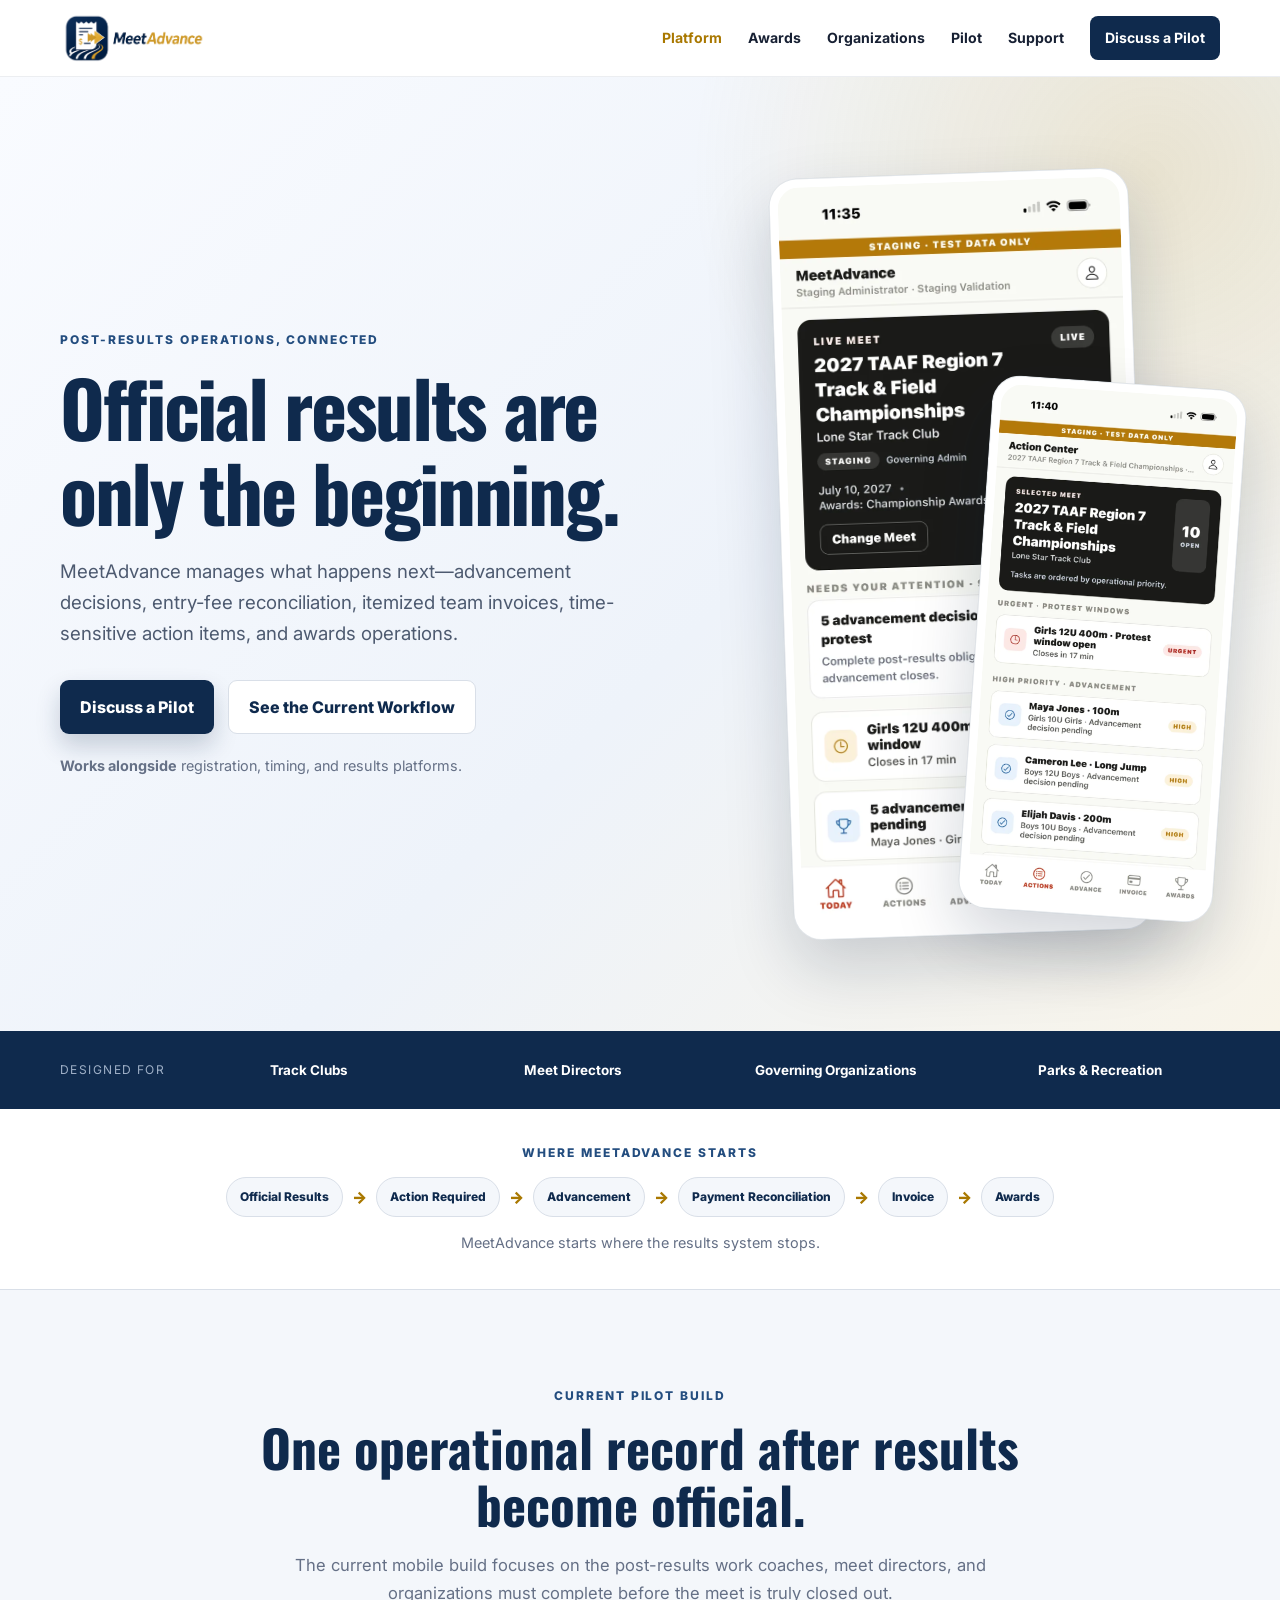
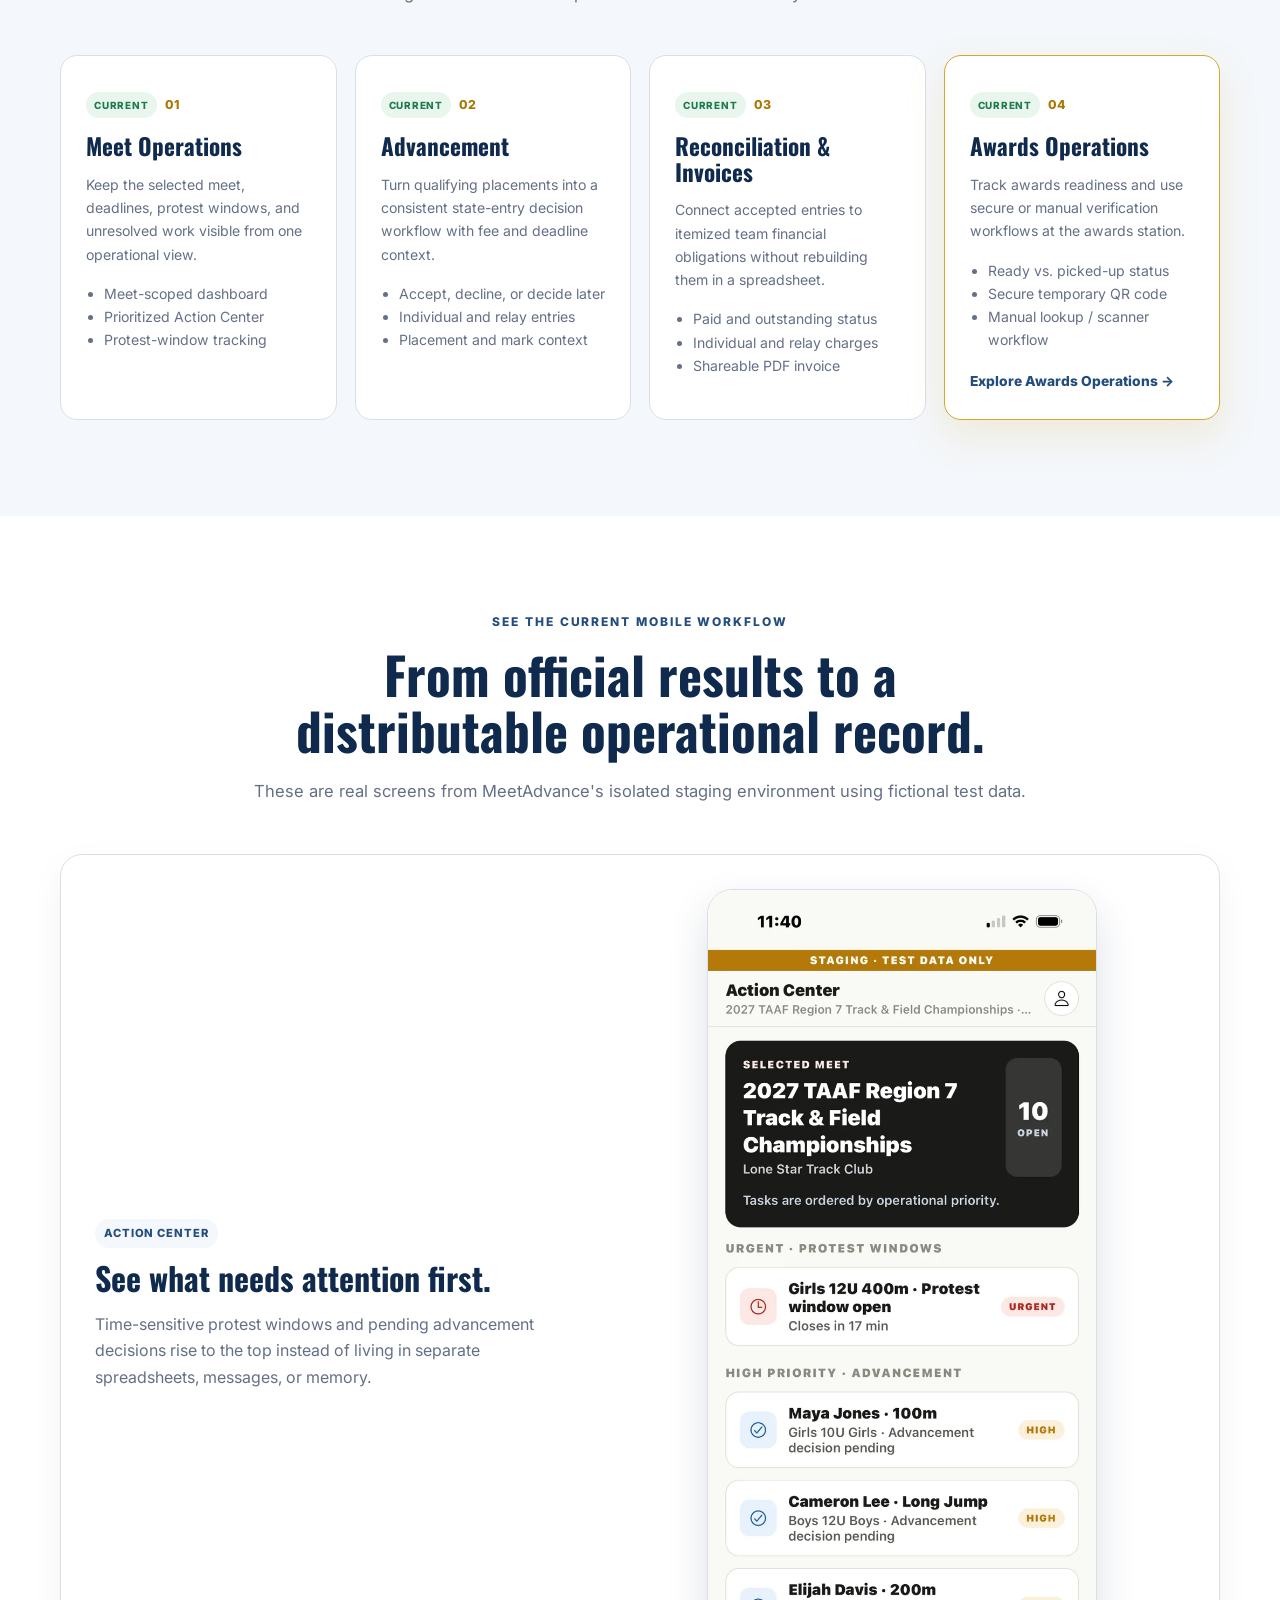
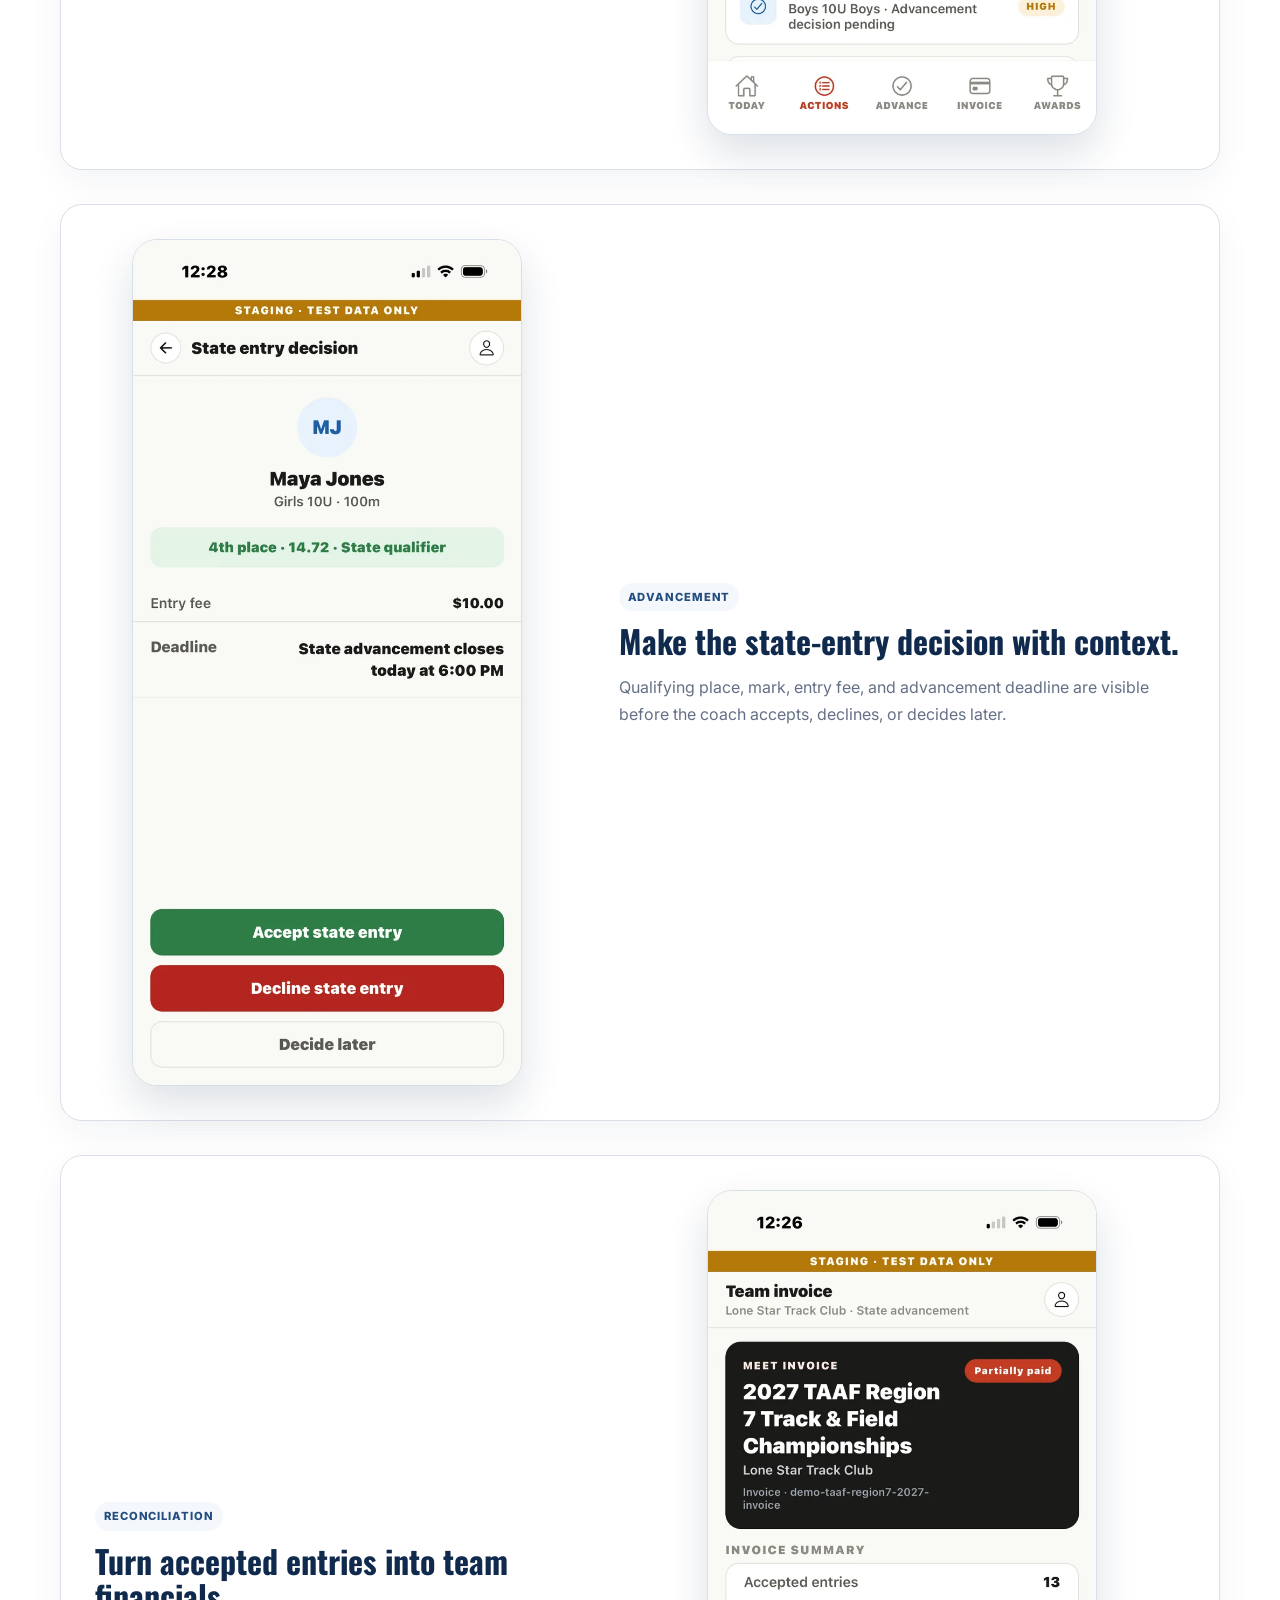
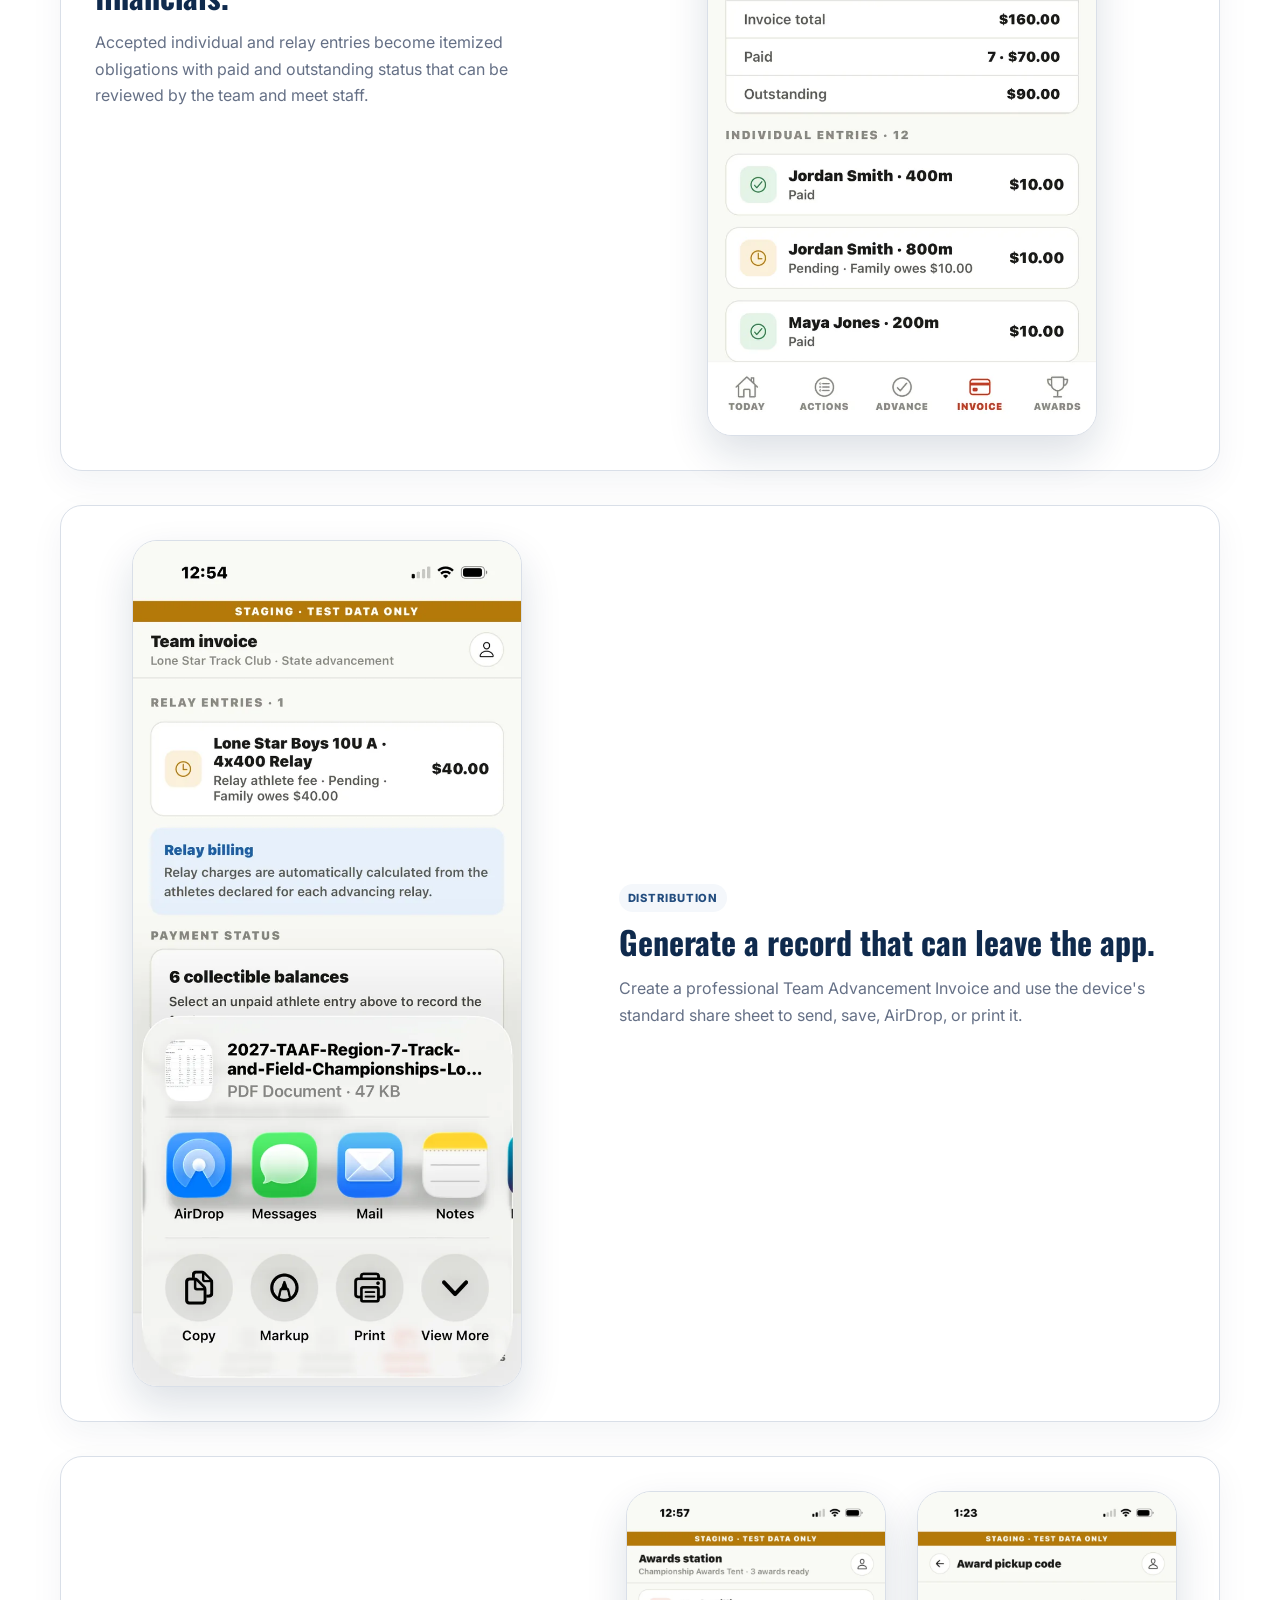
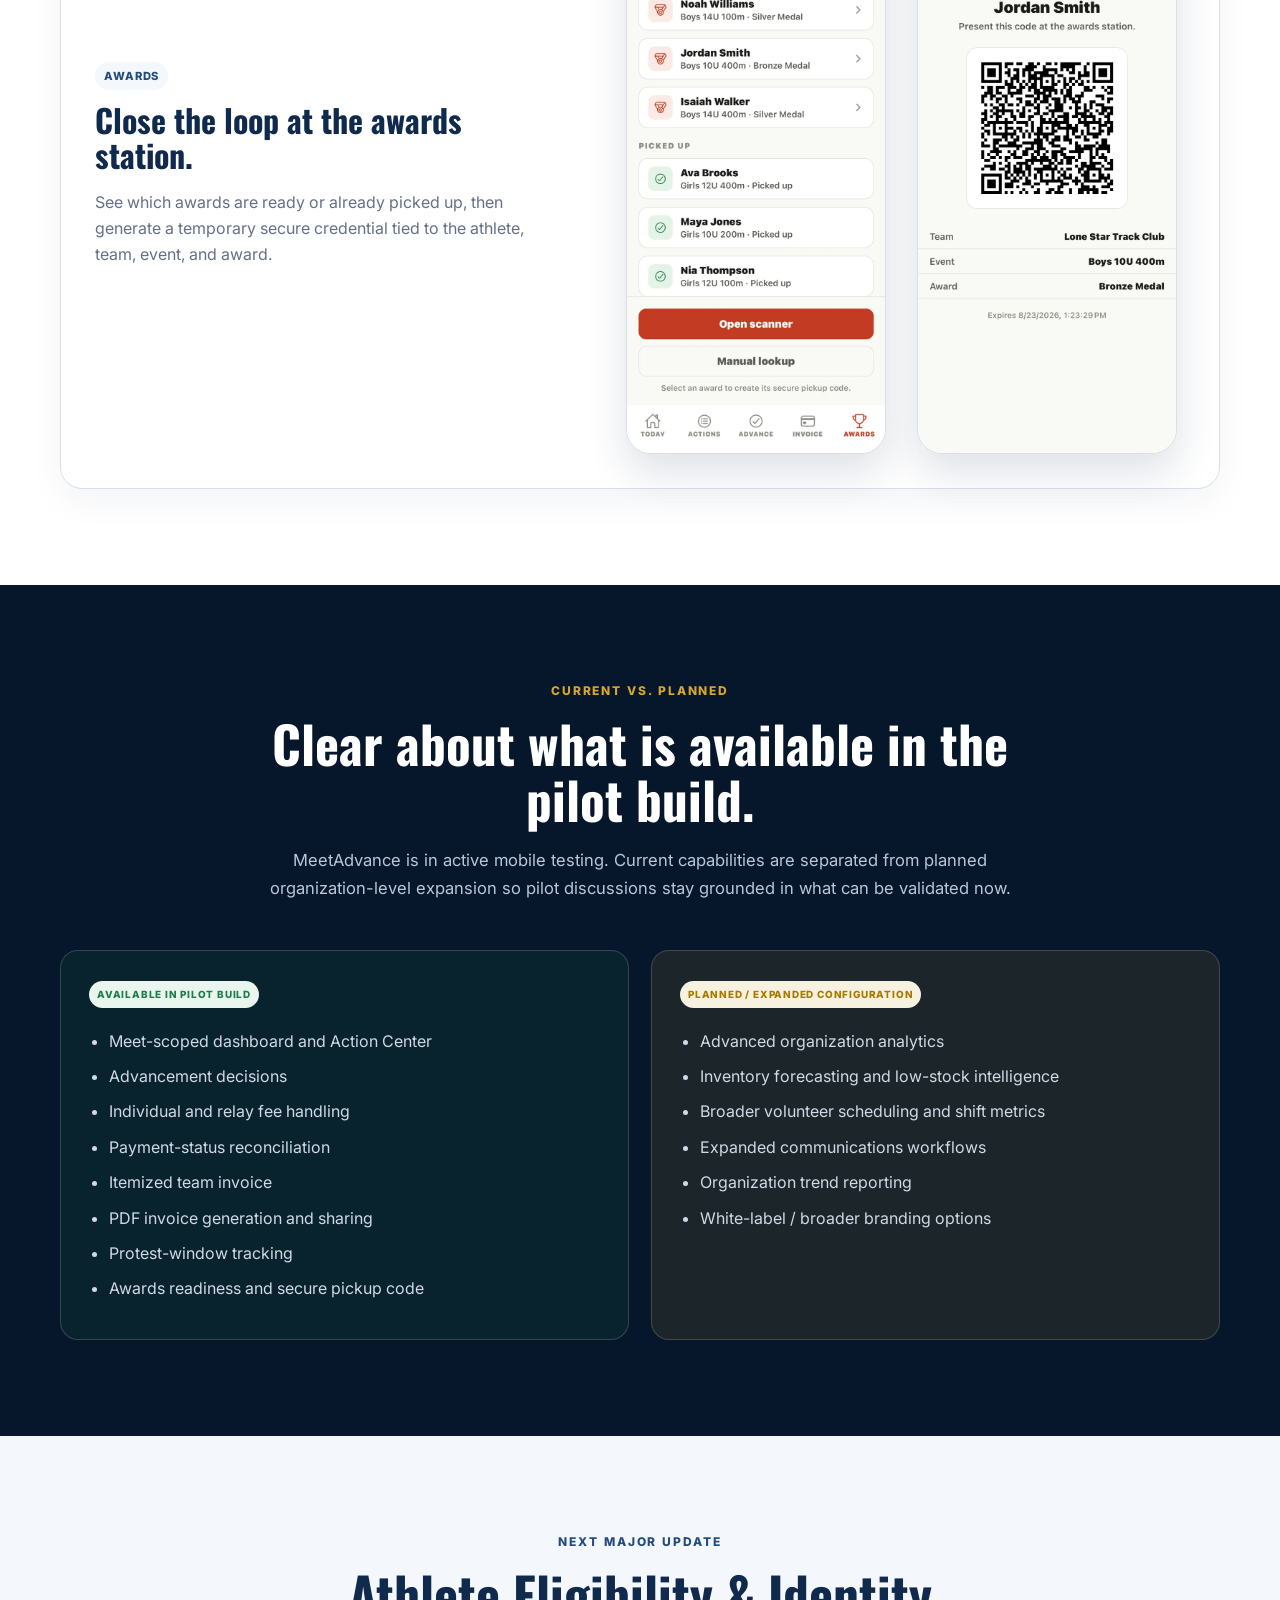
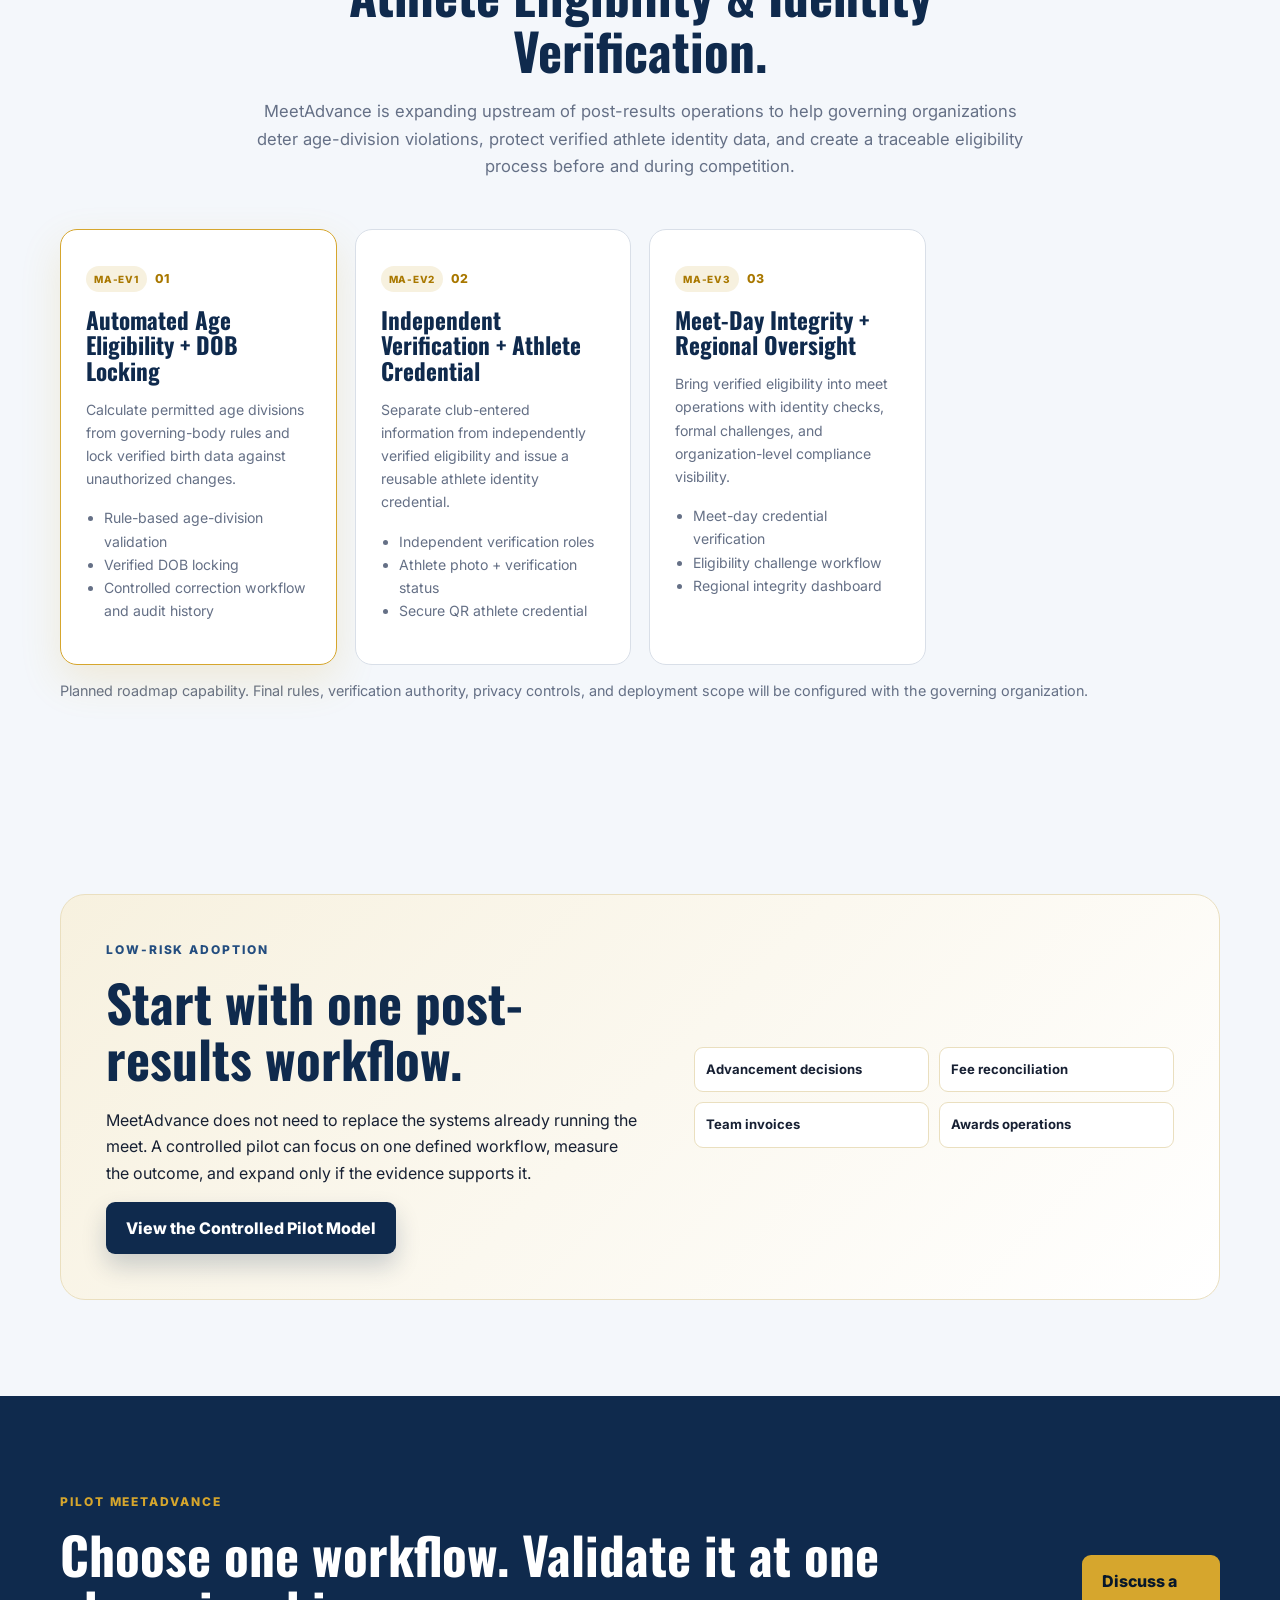
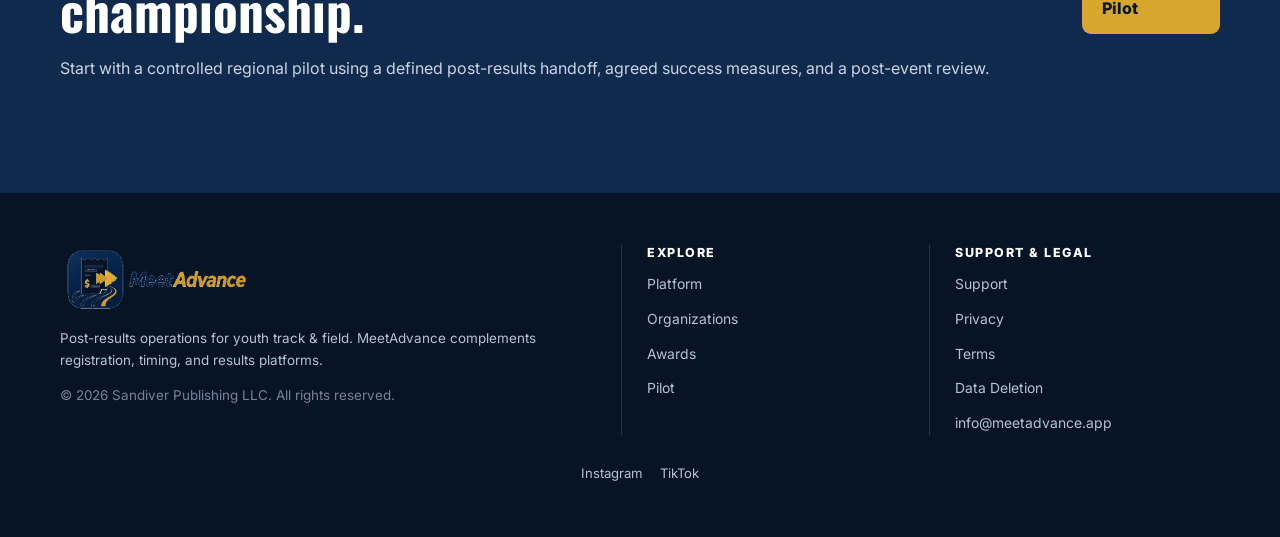
==== commit a4d57600: "feat: announce MA-EV athlete eligibility roadmap Add Athlete Eligibility & Identity Verification as " ====
--- a/index.html
+++ b/index.html
@@ -5,6 +5,7 @@
 <section id="platform" class="section section-light"><div class="container"><div class="section-heading reveal"><p class="eyebrow">Current pilot build</p><h2>One operational record after results become official.</h2><p>The current mobile build focuses on the post-results work coaches, meet directors, and organizations must complete before the meet is truly closed out.</p></div><div class="module-grid current-grid"><article class="module-card reveal"><span class="status-pill current">Current</span><span class="module-number">01</span><h3>Meet Operations</h3><p>Keep the selected meet, deadlines, protest windows, and unresolved work visible from one operational view.</p><ul><li>Meet-scoped dashboard</li><li>Prioritized Action Center</li><li>Protest-window tracking</li></ul></article><article class="module-card reveal"><span class="status-pill current">Current</span><span class="module-number">02</span><h3>Advancement</h3><p>Turn qualifying placements into a consistent state-entry decision workflow with fee and deadline context.</p><ul><li>Accept, decline, or decide later</li><li>Individual and relay entries</li><li>Placement and mark context</li></ul></article><article class="module-card reveal"><span class="status-pill current">Current</span><span class="module-number">03</span><h3>Reconciliation &amp; Invoices</h3><p>Connect accepted entries to itemized team financial obligations without rebuilding them in a spreadsheet.</p><ul><li>Paid and outstanding status</li><li>Individual and relay charges</li><li>Shareable PDF invoice</li></ul></article><article class="module-card featured reveal"><span class="status-pill current">Current</span><span class="module-number">04</span><h3>Awards Operations</h3><p>Track awards readiness and use secure or manual verification workflows at the awards station.</p><ul><li>Ready vs. picked-up status</li><li>Secure temporary QR code</li><li>Manual lookup / scanner workflow</li></ul><a href="awards.html">Explore Awards Operations →</a></article></div></div></section>
 <section id="product-tour" class="section"><div class="container"><div class="section-heading reveal"><p class="eyebrow">See the current mobile workflow</p><h2>From official results to a distributable operational record.</h2><p>These are real screens from MeetAdvance's isolated staging environment using fictional test data.</p></div><div class="tour-stack"><article class="tour-row reveal"><div class="tour-copy"><span class="release-tag">Action Center</span><h3>See what needs attention first.</h3><p>Time-sensitive protest windows and pending advancement decisions rise to the top instead of living in separate spreadsheets, messages, or memory.</p></div><div class="tour-shot"><img loading="lazy" src="assets/action-center.webp" alt="Action Center with urgent protest and high-priority advancement tasks"></div></article><article class="tour-row reverse reveal"><div class="tour-copy"><span class="release-tag">Advancement</span><h3>Make the state-entry decision with context.</h3><p>Qualifying place, mark, entry fee, and advancement deadline are visible before the coach accepts, declines, or decides later.</p></div><div class="tour-shot"><img loading="lazy" src="assets/decision.webp" alt="State entry decision screen with qualifier result, fee, deadline and decision buttons"></div></article><article class="tour-row reveal"><div class="tour-copy"><span class="release-tag">Reconciliation</span><h3>Turn accepted entries into team financials.</h3><p>Accepted individual and relay entries become itemized obligations with paid and outstanding status that can be reviewed by the team and meet staff.</p></div><div class="tour-shot"><img loading="lazy" src="assets/invoice.webp" alt="Team invoice showing accepted entries, invoice total, paid and outstanding amounts"></div></article><article class="tour-row reverse reveal"><div class="tour-copy"><span class="release-tag">Distribution</span><h3>Generate a record that can leave the app.</h3><p>Create a professional Team Advancement Invoice and use the device's standard share sheet to send, save, AirDrop, or print it.</p></div><div class="tour-shot"><img loading="lazy" src="assets/pdf-share.webp" alt="iOS share sheet showing a descriptive MeetAdvance team invoice PDF filename"></div></article><article class="tour-row reveal"><div class="tour-copy"><span class="release-tag">Awards</span><h3>Close the loop at the awards station.</h3><p>See which awards are ready or already picked up, then generate a temporary secure credential tied to the athlete, team, event, and award.</p></div><div class="tour-pair"><div class="tour-shot"><img loading="lazy" src="assets/awards.webp" alt="Awards station showing awards ready and already picked up"></div><div class="tour-shot"><img loading="lazy" src="assets/award-qr.webp" alt="Secure award pickup QR code for an athlete and award"></div></div></article></div></div></section>
 <section class="section section-navy"><div class="container"><div class="section-heading reveal"><p class="eyebrow gold">Current vs. planned</p><h2>Clear about what is available in the pilot build.</h2><p>MeetAdvance is in active mobile testing. Current capabilities are separated from planned organization-level expansion so pilot discussions stay grounded in what can be validated now.</p></div><div class="capability-grid"><article class="capability-card current-card reveal"><span class="status-pill current">Available in pilot build</span><ul><li>Meet-scoped dashboard and Action Center</li><li>Advancement decisions</li><li>Individual and relay fee handling</li><li>Payment-status reconciliation</li><li>Itemized team invoice</li><li>PDF invoice generation and sharing</li><li>Protest-window tracking</li><li>Awards readiness and secure pickup code</li></ul></article><article class="capability-card planned-card reveal"><span class="status-pill planned">Planned / expanded configuration</span><ul><li>Advanced organization analytics</li><li>Inventory forecasting and low-stock intelligence</li><li>Broader volunteer scheduling and shift metrics</li><li>Expanded communications workflows</li><li>Organization trend reporting</li><li>White-label / broader branding options</li></ul></article></div></div></section>
+<section id="athlete-verify" class="section section-light"><div class="container"><div class="section-heading reveal"><p class="eyebrow">Next major update</p><h2>Athlete Eligibility &amp; Identity Verification.</h2><p>MeetAdvance is expanding upstream of post-results operations to help governing organizations deter age-division violations, protect verified athlete identity data, and create a traceable eligibility process before and during competition.</p></div><div class="module-grid current-grid"><article class="module-card featured reveal"><span class="status-pill planned">MA-EV1</span><span class="module-number">01</span><h3>Automated Age Eligibility + DOB Locking</h3><p>Calculate permitted age divisions from governing-body rules and lock verified birth data against unauthorized changes.</p><ul><li>Rule-based age-division validation</li><li>Verified DOB locking</li><li>Controlled correction workflow and audit history</li></ul></article><article class="module-card reveal"><span class="status-pill planned">MA-EV2</span><span class="module-number">02</span><h3>Independent Verification + Athlete Credential</h3><p>Separate club-entered information from independently verified eligibility and issue a reusable athlete identity credential.</p><ul><li>Independent verification roles</li><li>Athlete photo + verification status</li><li>Secure QR athlete credential</li></ul></article><article class="module-card reveal"><span class="status-pill planned">MA-EV3</span><span class="module-number">03</span><h3>Meet-Day Integrity + Regional Oversight</h3><p>Bring verified eligibility into meet operations with identity checks, formal challenges, and organization-level compliance visibility.</p><ul><li>Meet-day credential verification</li><li>Eligibility challenge workflow</li><li>Regional integrity dashboard</li></ul></article></div><p class="workflow-caption">Planned roadmap capability. Final rules, verification authority, privacy controls, and deployment scope will be configured with the governing organization.</p></div></section>
 <section class="section section-light"><div class="container organization-callout reveal"><div><p class="eyebrow">Low-risk adoption</p><h2>Start with one post-results workflow.</h2><p>MeetAdvance does not need to replace the systems already running the meet. A controlled pilot can focus on one defined workflow, measure the outcome, and expand only if the evidence supports it.</p><a class="button button-primary" href="pilot.html">View the Controlled Pilot Model</a></div><div class="org-benefits"><span>Advancement decisions</span><span>Fee reconciliation</span><span>Team invoices</span><span>Awards operations</span></div></div></section>
 <section class="section contact-section"><div class="container contact-box reveal"><div><p class="eyebrow gold">Pilot MeetAdvance</p><h2>Choose one workflow. Validate it at one championship.</h2><p>Start with a controlled regional pilot using a defined post-results handoff, agreed success measures, and a post-event review.</p></div><a class="button button-gold" href="pilot.html#pilot-form">Discuss a Pilot</a></div></section>
 </main><footer class="site-footer"><div class="container footer-grid"><div><a href="index.html"><img src="assets/meetadvance-logo-transparent.png" alt="MeetAdvance" class="footer-logo"></a><p>Post-results operations for youth track & field. MeetAdvance complements registration, timing, and results platforms.</p><p class="copyright">© <span id="year"></span> Sandiver Publishing LLC. All rights reserved.</p></div><div class="footer-column"><h3>Explore</h3><div class="footer-links"><a href="index.html#platform">Platform</a><a href="organizations.html">Organizations</a><a href="awards.html">Awards</a><a href="pilot.html">Pilot</a></div></div><div class="footer-column"><h3>Support & Legal</h3><div class="footer-links"><a href="support.html">Support</a><a href="privacy.html">Privacy</a><a href="terms.html">Terms</a><a href="data-deletion.html">Data Deletion</a><a href="mailto:info@meetadvance.app">info@meetadvance.app</a></div></div></div><div class="footer-social"><a href="https://instagram.com/meetadvance" target="_blank" rel="noopener noreferrer" aria-label="MeetAdvance on Instagram">Instagram</a><a href="https://tiktok.com/@meetadvance" target="_blank" rel="noopener noreferrer" aria-label="MeetAdvance on TikTok">TikTok</a></div></footer><script src="assets/site.js?v=2.4"></script><script type="application/ld+json">{"@context":"https://schema.org","@type":"SoftwareApplication","name":"MeetAdvance","applicationCategory":"BusinessApplication","operatingSystem":"iOS, Android, Web","url":"https://meetadvance.app/","description":"Post-results operations for youth track and field championships, including advancement decisions, payment reconciliation, team invoices, and awards workflows.","publisher":{"@type":"Organization","name":"Sandiver Publishing LLC"}}</script></body></html>
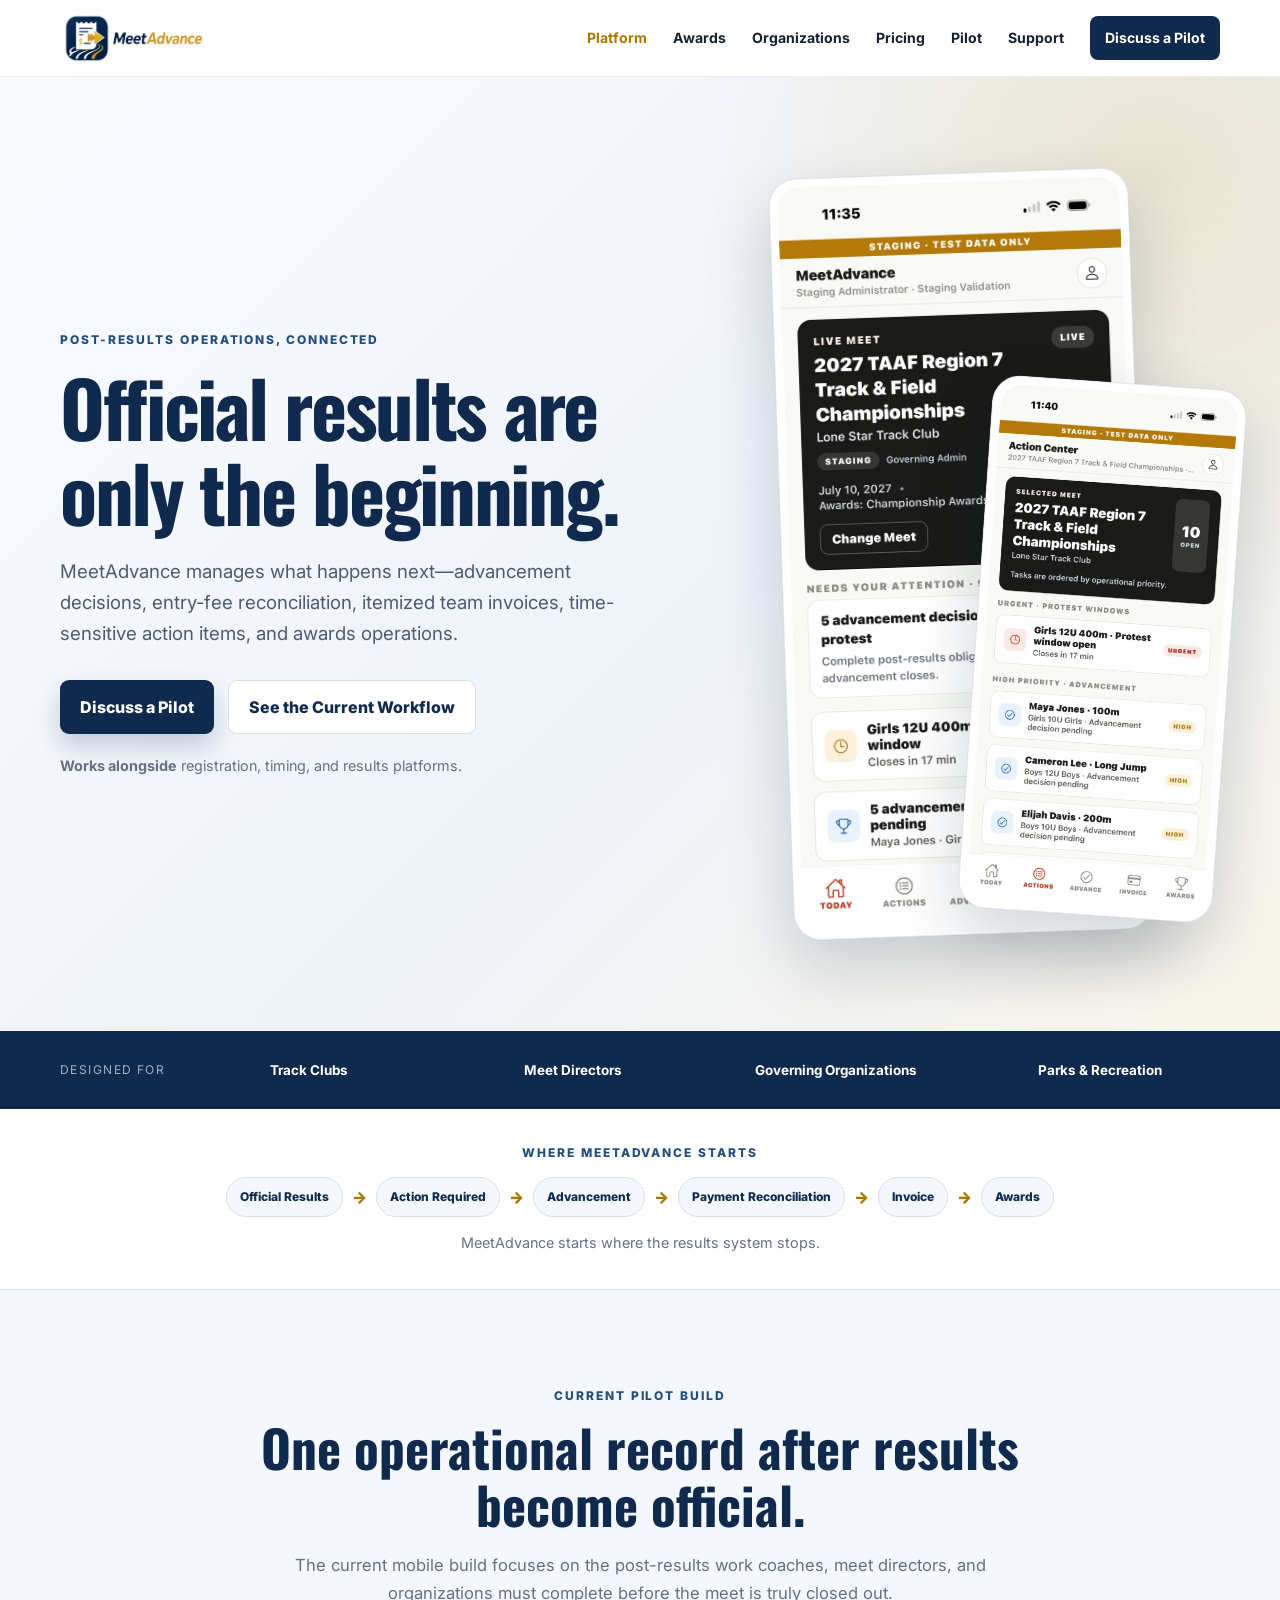
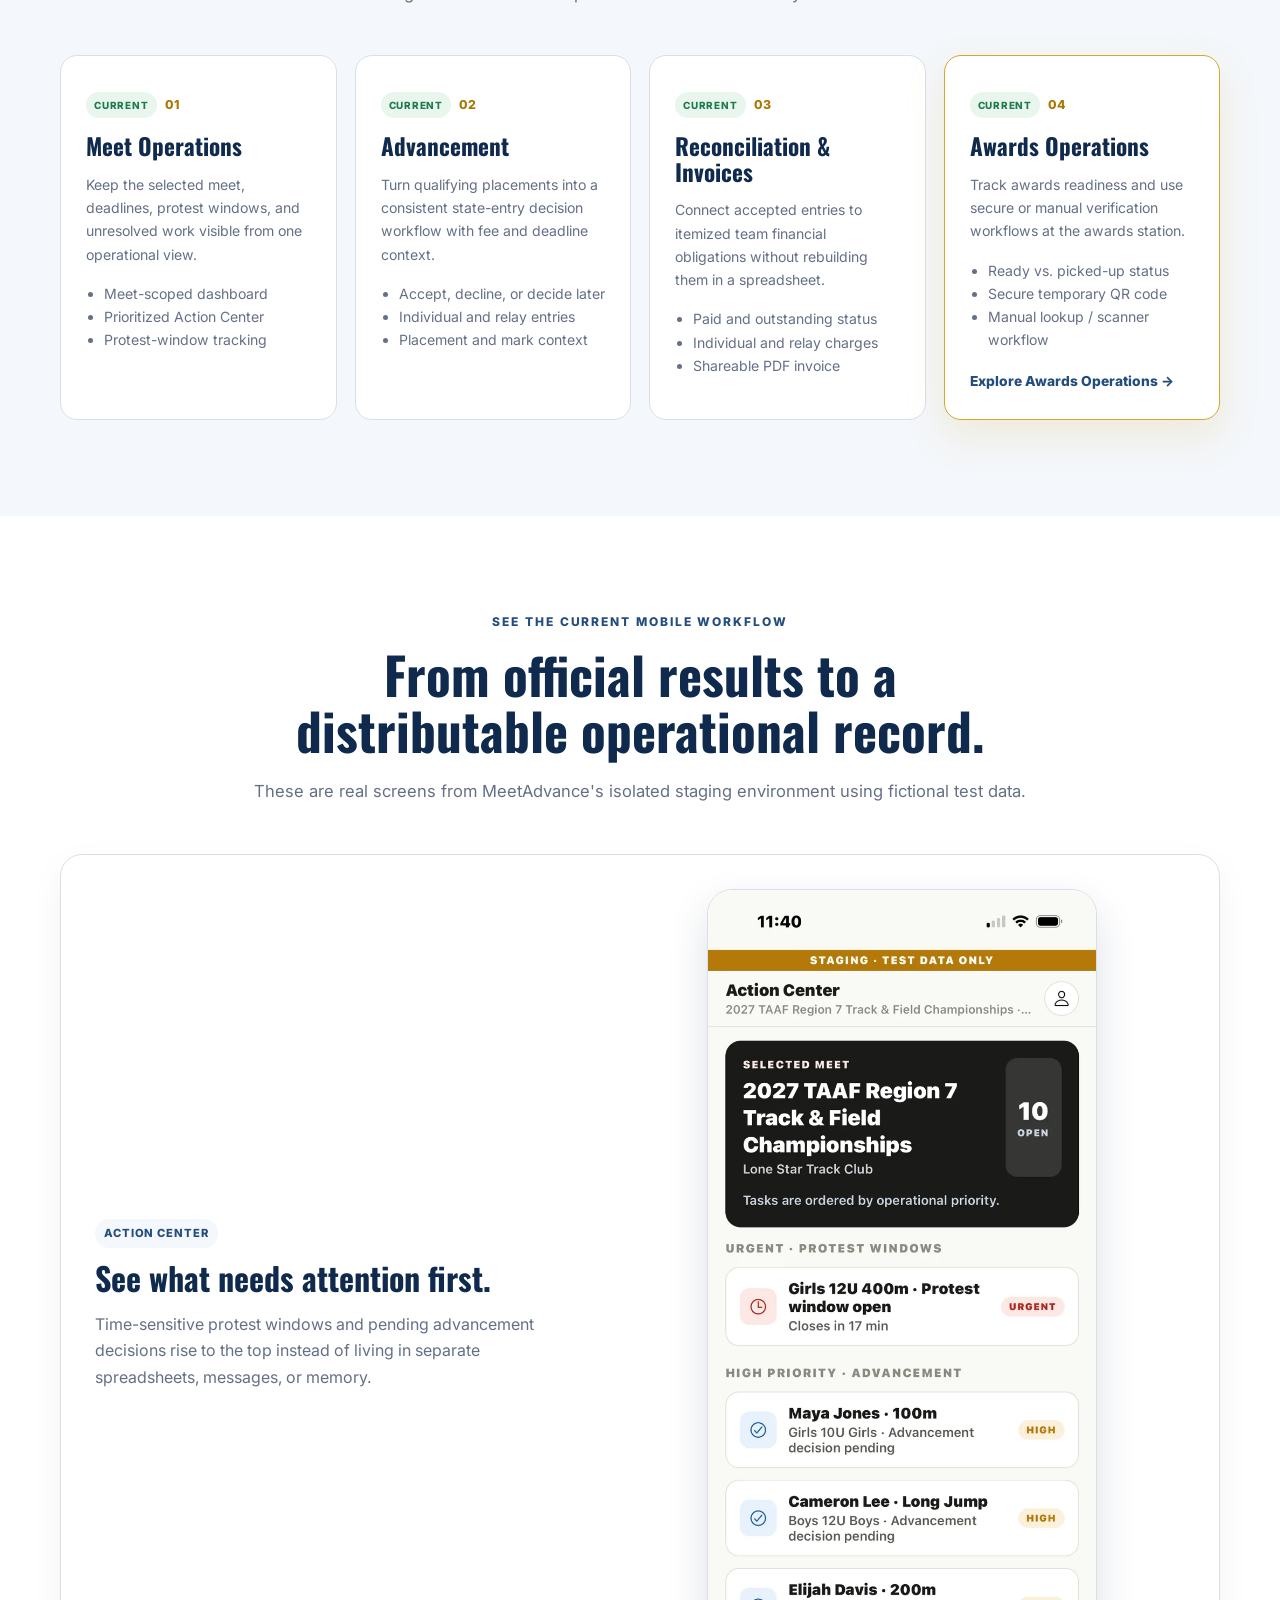
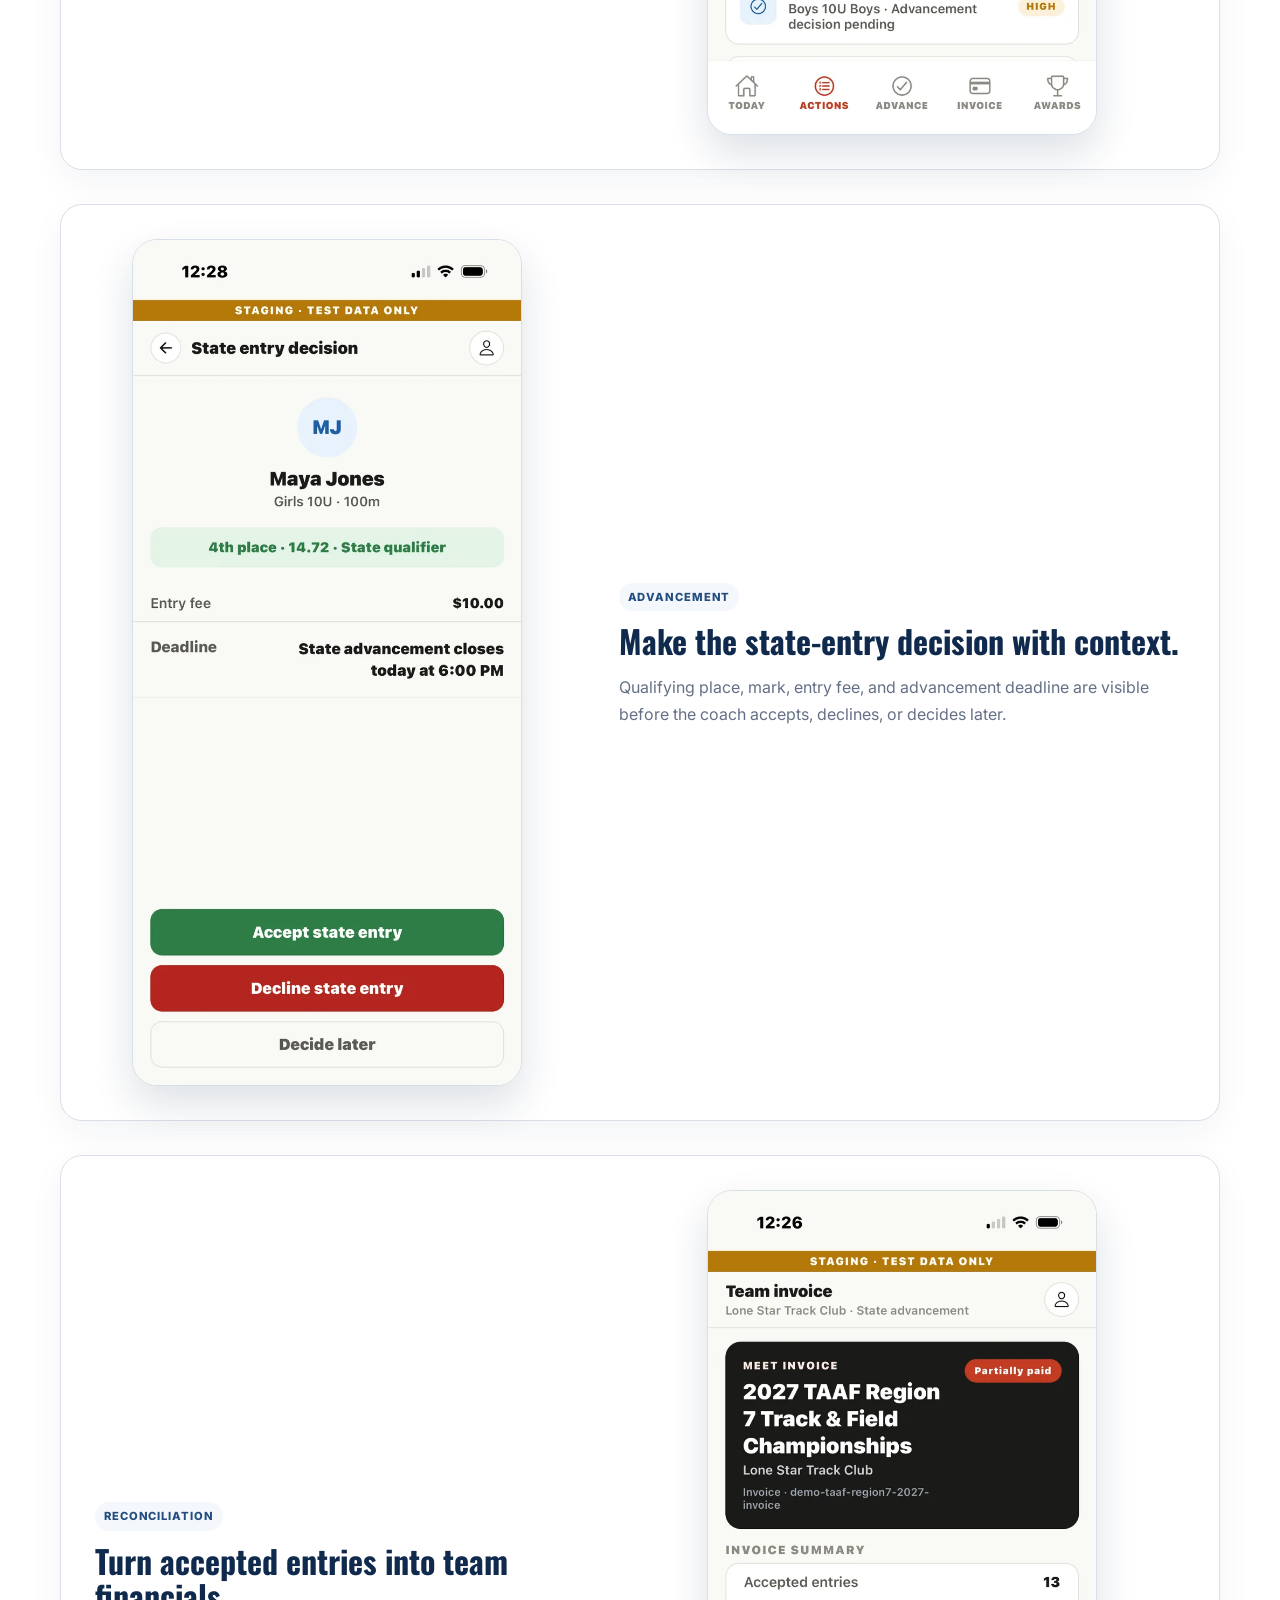
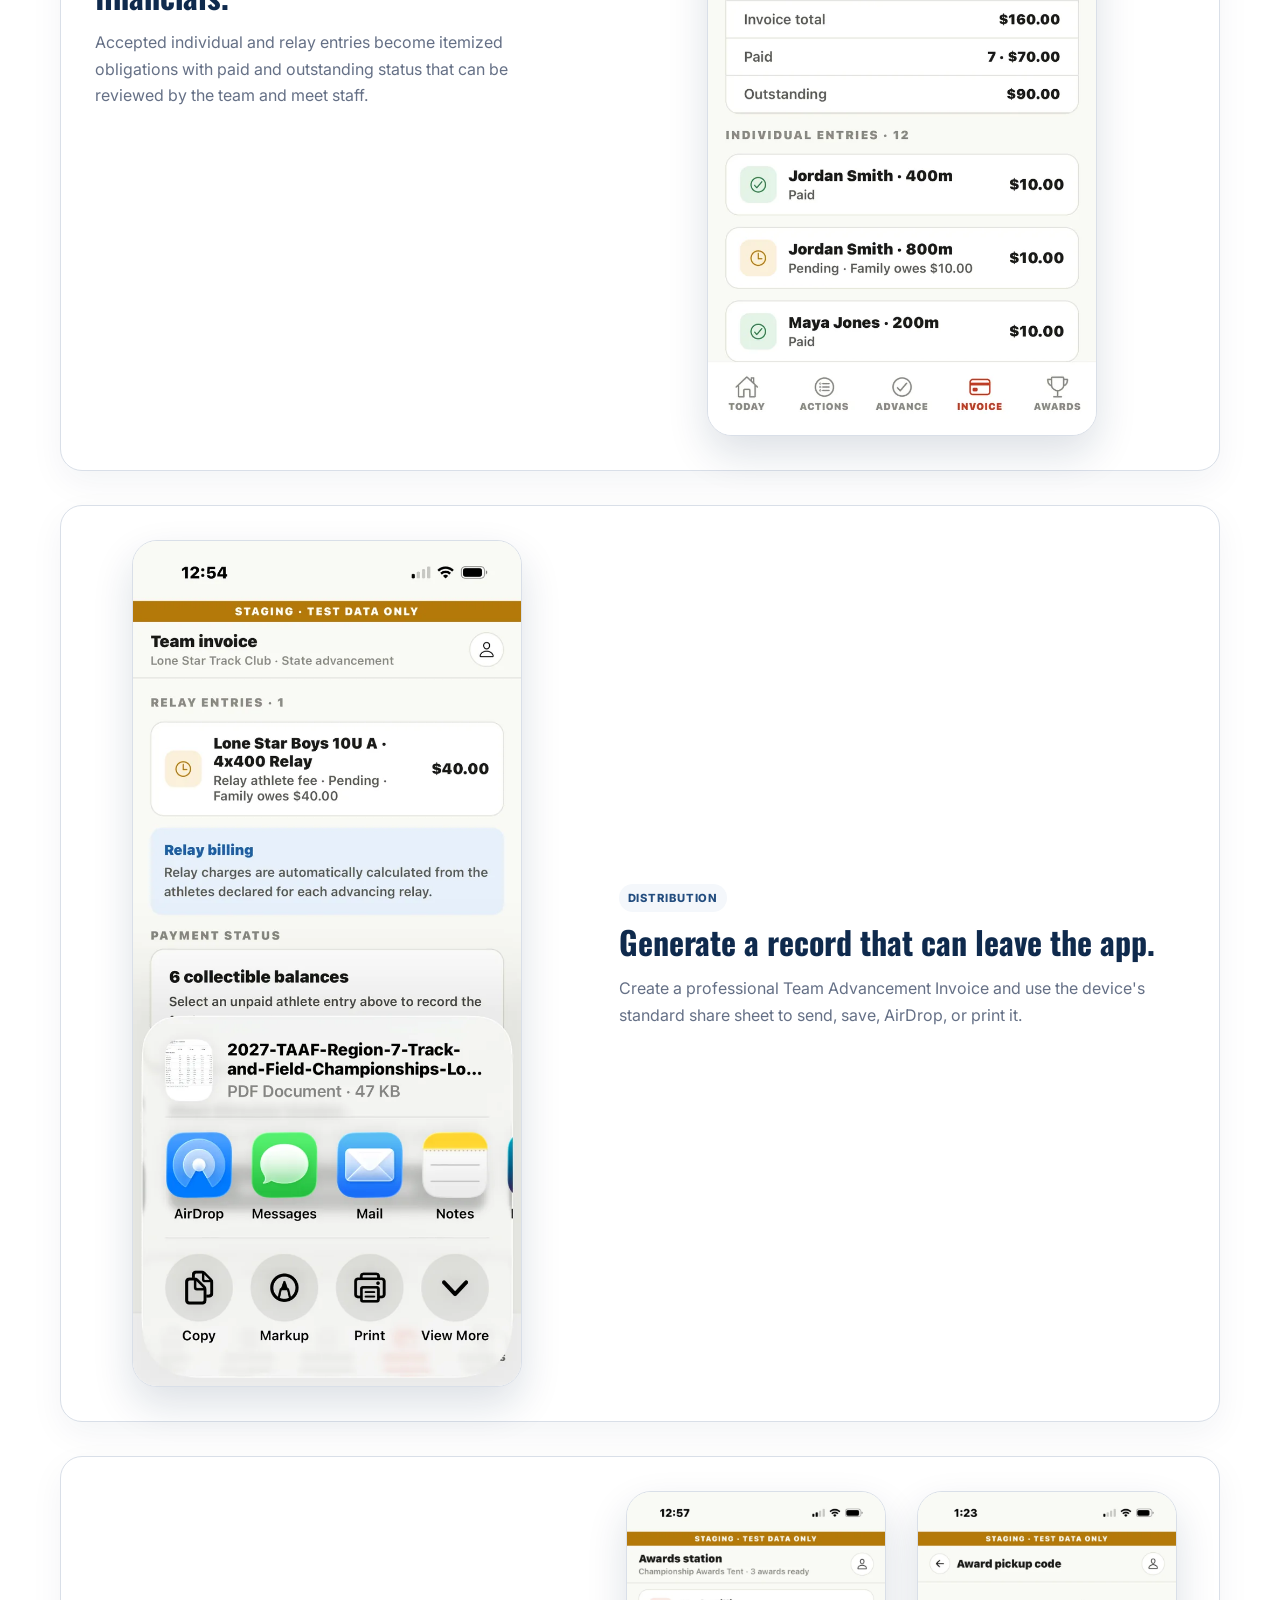
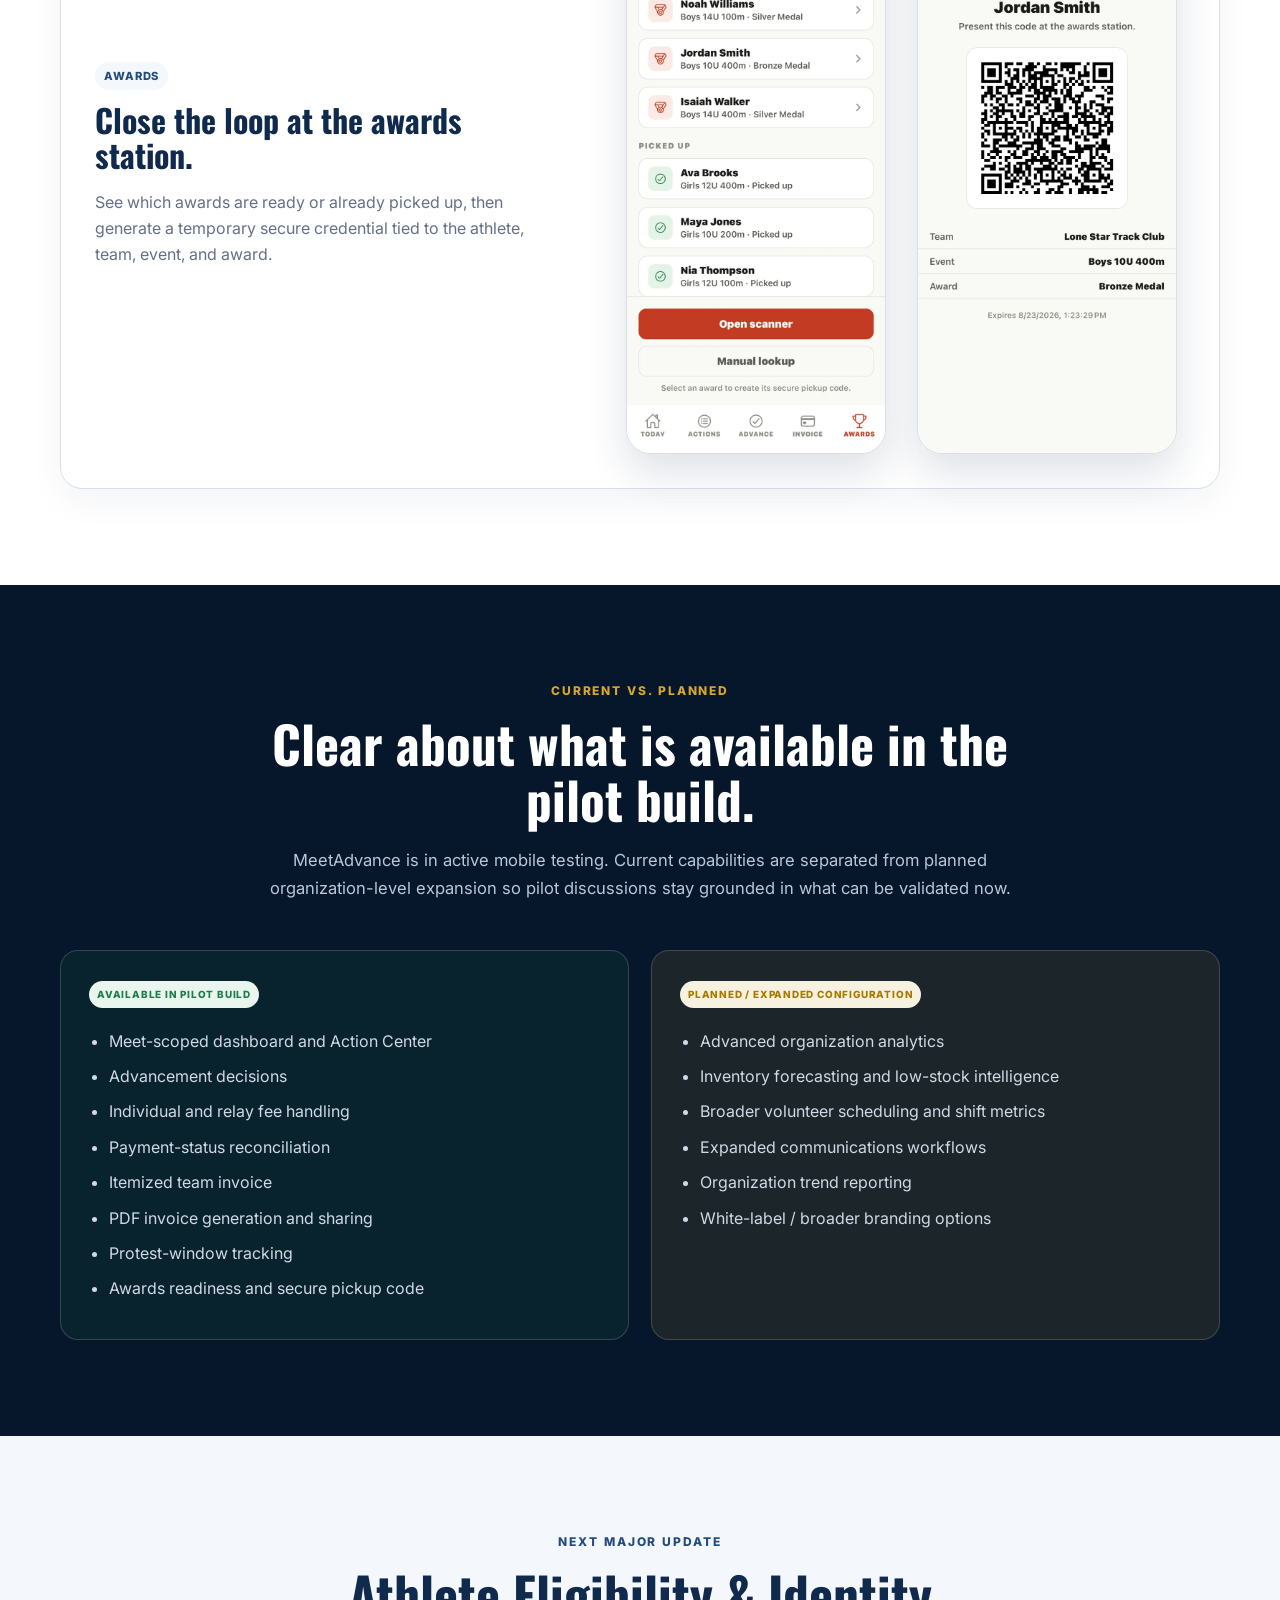
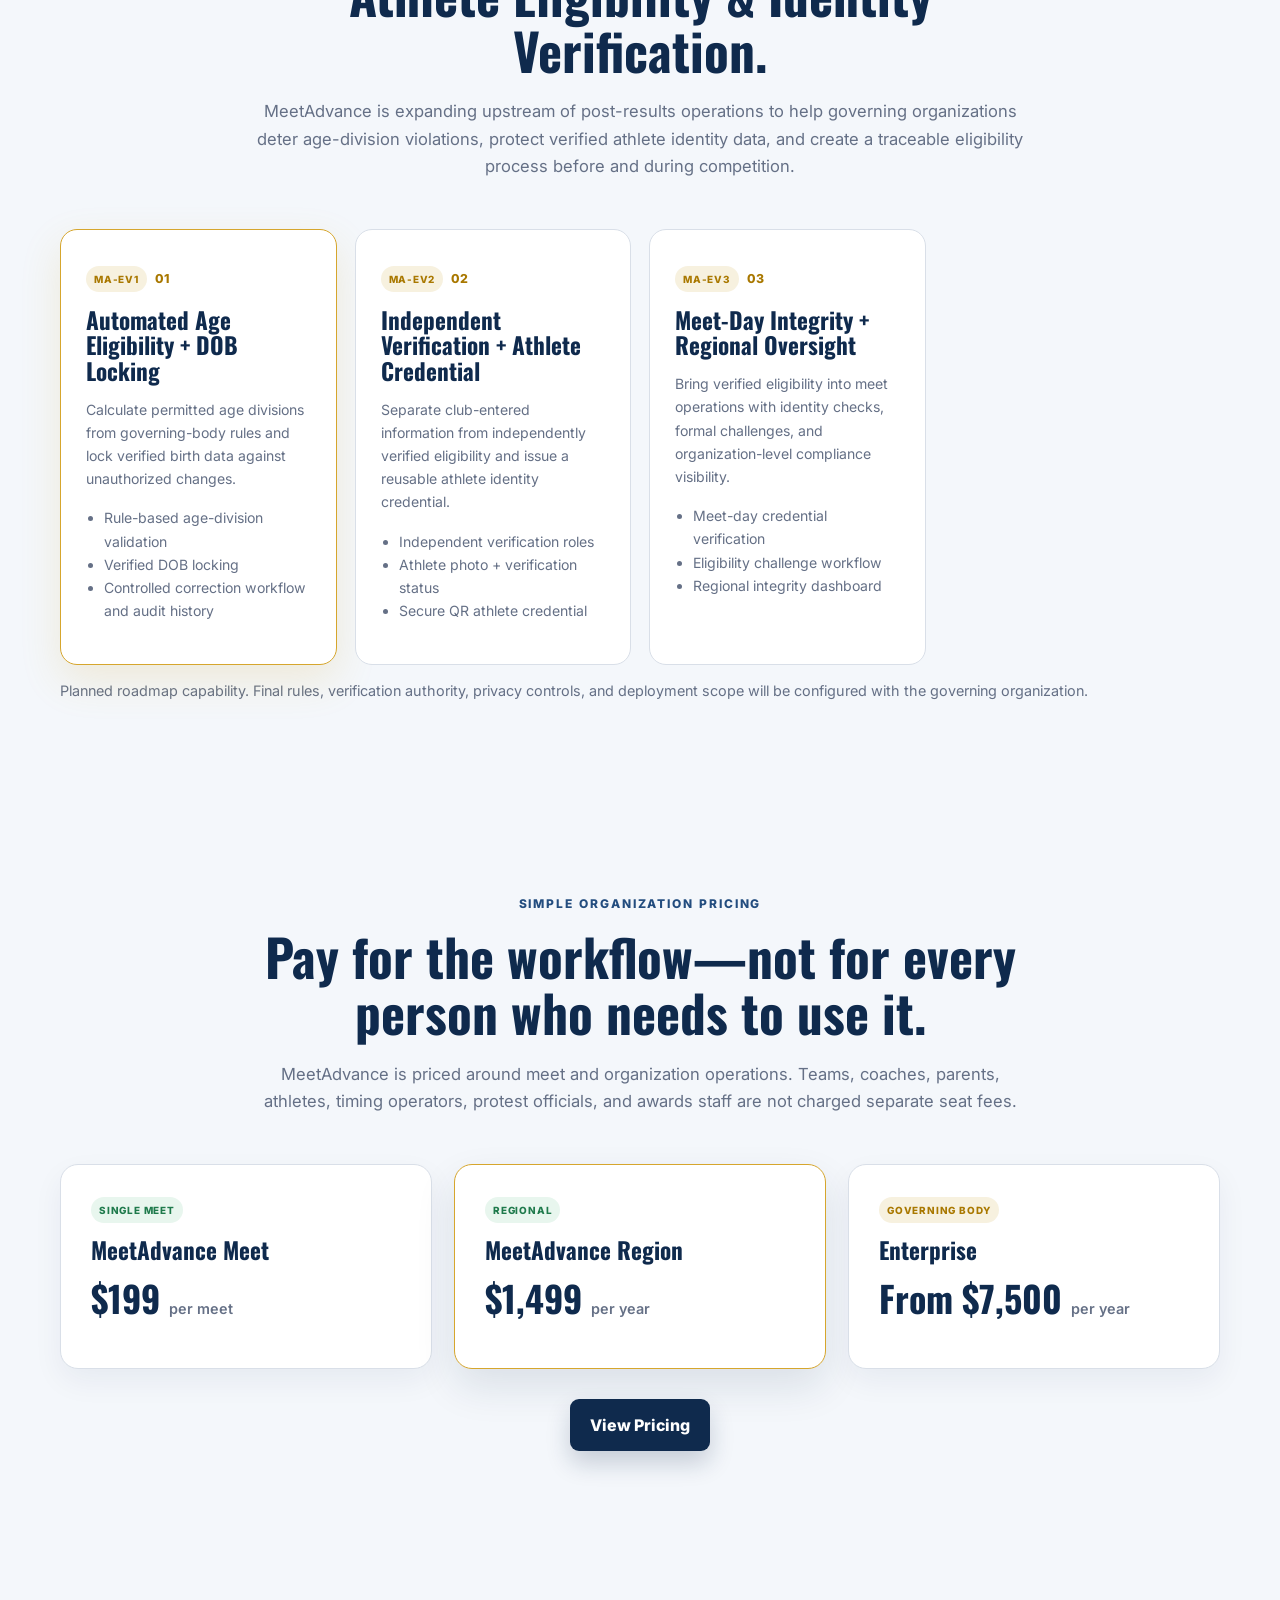
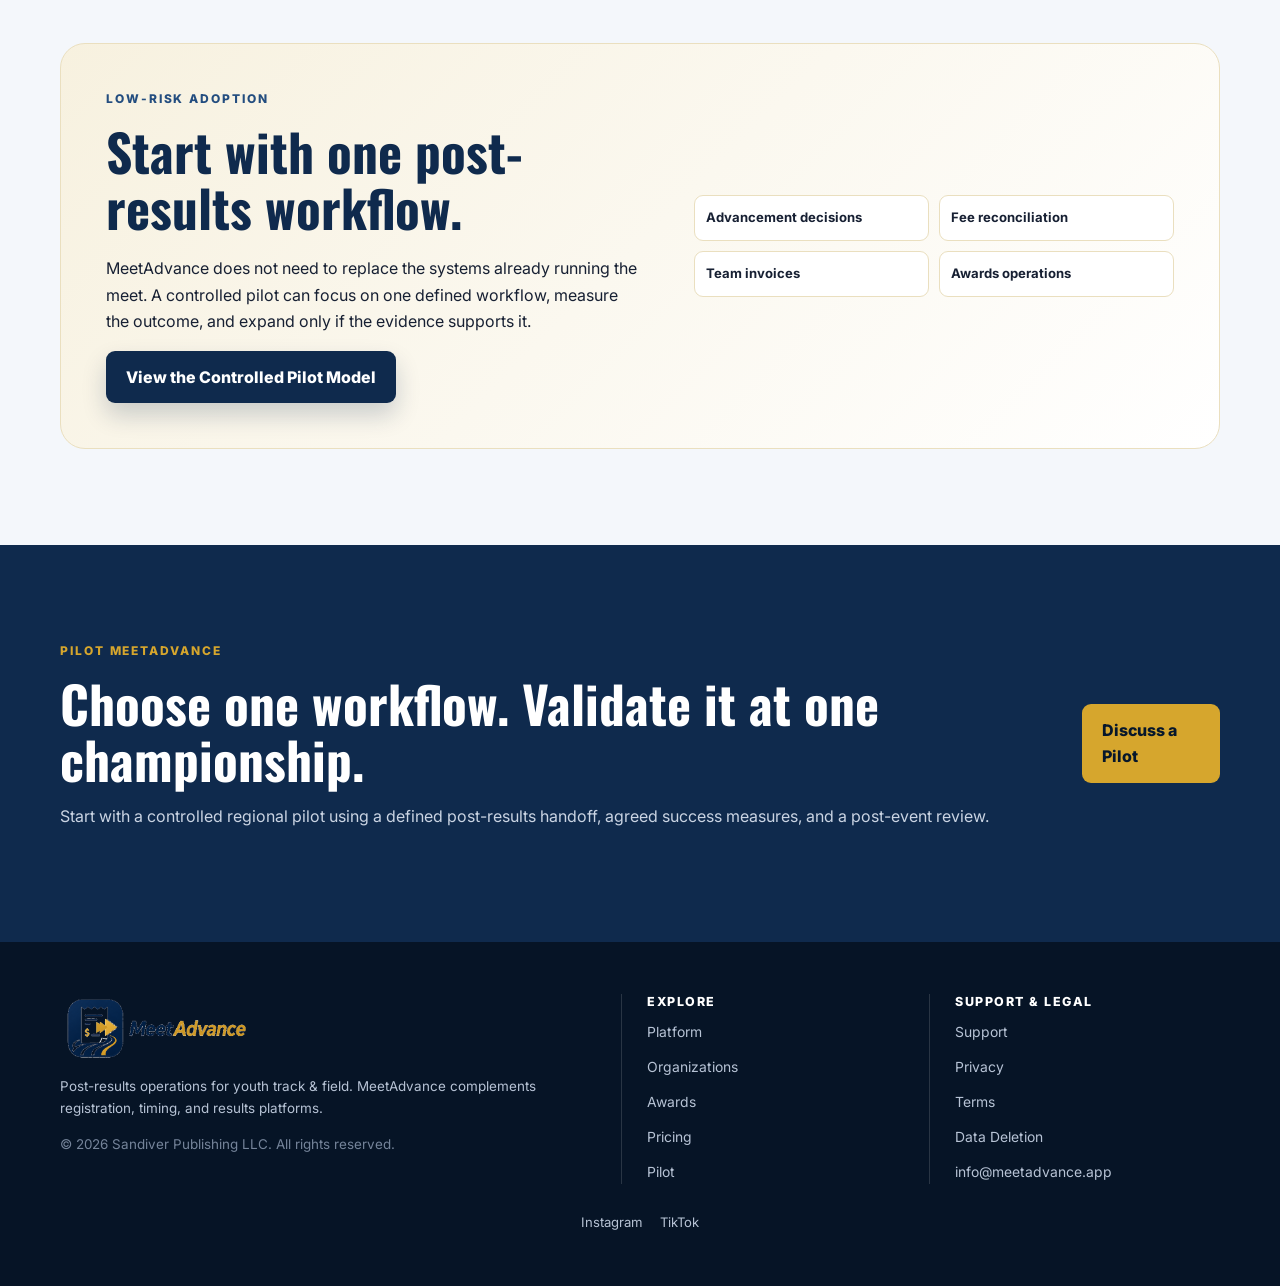
==== commit ff98f461: "feat: add initial MeetAdvance commercial pricing Add the initial MeetAdvance commercial pricing mode" ====
--- a/index.html
+++ b/index.html
@@ -1,4 +1,4 @@
-<!DOCTYPE html><html lang="en"><head><meta charset="UTF-8"><meta name="viewport" content="width=device-width, initial-scale=1.0"><meta name="description" content="MeetAdvance manages what happens after official results: action tracking, advancement decisions, payment reconciliation, team invoices, PDF distribution, and awards operations."><meta name="theme-color" content="#0f2a4d"><link rel="canonical" href="https://meetadvance.app/"><meta property="og:title" content="MeetAdvance | Post-Results Operations for Youth Track & Field"><meta property="og:description" content="MeetAdvance manages what happens after official results: action tracking, advancement decisions, payment reconciliation, team invoices, PDF distribution, and awards operations."><meta property="og:type" content="website"><meta property="og:url" content="https://meetadvance.app/"><meta property="og:image" content="https://meetadvance.app/assets/meetadvance-social-preview.png"><meta property="og:image:width" content="1200"><meta property="og:image:height" content="630"><meta name="twitter:card" content="summary_large_image"><meta name="twitter:title" content="MeetAdvance | Post-Results Operations for Youth Track & Field"><meta name="twitter:description" content="MeetAdvance manages what happens after official results: action tracking, advancement decisions, payment reconciliation, team invoices, PDF distribution, and awards operations."><meta name="twitter:image" content="https://meetadvance.app/assets/meetadvance-social-preview.png"><title>MeetAdvance | Post-Results Operations for Youth Track & Field</title><link rel="icon" type="image/png" href="assets/favicon.png"><link rel="apple-touch-icon" href="assets/apple-touch-icon.png"><link rel="preconnect" href="https://fonts.googleapis.com"><link rel="preconnect" href="https://fonts.gstatic.com" crossorigin><link href="https://fonts.googleapis.com/css2?family=Inter:wght@400;500;600;700;800&family=Oswald:wght@500;600;700&display=swap" rel="stylesheet"><link rel="stylesheet" href="assets/styles.css?v=2.4"></head><body><header class="site-header"><div class="container nav-wrap"><a class="brand" href="index.html" aria-label="MeetAdvance home"><img src="assets/meetadvance-logo-transparent.png" alt="MeetAdvance" class="brand-logo"></a><button class="menu-toggle" aria-expanded="false" aria-controls="main-nav" aria-label="Toggle navigation">Menu</button><nav id="main-nav" class="main-nav" aria-label="Primary navigation"><a class="active" href="index.html#platform">Platform</a><a class="" href="awards.html">Awards</a><a class="" href="organizations.html">Organizations</a><a class="" href="pilot.html">Pilot</a><a class="" href="support.html">Support</a><a class="nav-cta" href="pilot.html#pilot-form">Discuss a Pilot</a></nav></div></header><main id="top">
+<!DOCTYPE html><html lang="en"><head><meta charset="UTF-8"><meta name="viewport" content="width=device-width, initial-scale=1.0"><meta name="description" content="MeetAdvance manages what happens after official results: action tracking, advancement decisions, payment reconciliation, team invoices, PDF distribution, and awards operations."><meta name="theme-color" content="#0f2a4d"><link rel="canonical" href="https://meetadvance.app/"><meta property="og:title" content="MeetAdvance | Post-Results Operations for Youth Track & Field"><meta property="og:description" content="MeetAdvance manages what happens after official results: action tracking, advancement decisions, payment reconciliation, team invoices, PDF distribution, and awards operations."><meta property="og:type" content="website"><meta property="og:url" content="https://meetadvance.app/"><meta property="og:image" content="https://meetadvance.app/assets/meetadvance-social-preview.png"><meta property="og:image:width" content="1200"><meta property="og:image:height" content="630"><meta name="twitter:card" content="summary_large_image"><meta name="twitter:title" content="MeetAdvance | Post-Results Operations for Youth Track & Field"><meta name="twitter:description" content="MeetAdvance manages what happens after official results: action tracking, advancement decisions, payment reconciliation, team invoices, PDF distribution, and awards operations."><meta name="twitter:image" content="https://meetadvance.app/assets/meetadvance-social-preview.png"><title>MeetAdvance | Post-Results Operations for Youth Track & Field</title><link rel="icon" type="image/png" href="assets/favicon.png"><link rel="apple-touch-icon" href="assets/apple-touch-icon.png"><link rel="preconnect" href="https://fonts.googleapis.com"><link rel="preconnect" href="https://fonts.gstatic.com" crossorigin><link href="https://fonts.googleapis.com/css2?family=Inter:wght@400;500;600;700;800&family=Oswald:wght@500;600;700&display=swap" rel="stylesheet"><link rel="stylesheet" href="assets/styles.css?v=2.5"></head><body><header class="site-header"><div class="container nav-wrap"><a class="brand" href="index.html" aria-label="MeetAdvance home"><img src="assets/meetadvance-logo-transparent.png" alt="MeetAdvance" class="brand-logo"></a><button class="menu-toggle" aria-expanded="false" aria-controls="main-nav" aria-label="Toggle navigation">Menu</button><nav id="main-nav" class="main-nav" aria-label="Primary navigation"><a class="active" href="index.html#platform">Platform</a><a class="" href="awards.html">Awards</a><a class="" href="organizations.html">Organizations</a><a class="" href="pricing.html">Pricing</a><a class="" href="pilot.html">Pilot</a><a class="" href="support.html">Support</a><a class="nav-cta" href="pilot.html#pilot-form">Discuss a Pilot</a></nav></div></header><main id="top">
 <section class="hero hero-v24"><div class="container hero-grid"><div class="hero-copy reveal"><p class="eyebrow">Post-results operations, connected</p><h1>Official results are only the beginning.</h1><p class="hero-lead">MeetAdvance manages what happens next—advancement decisions, entry-fee reconciliation, itemized team invoices, time-sensitive action items, and awards operations.</p><div class="hero-actions"><a class="button button-primary" href="pilot.html#pilot-form">Discuss a Pilot</a><a class="button button-secondary" href="#product-tour">See the Current Workflow</a></div><div class="hero-note"><strong>Works alongside</strong> registration, timing, and results platforms.</div></div><div class="phone-stage reveal"><div class="phone-frame phone-main"><img src="assets/dashboard.webp" alt="MeetAdvance live meet dashboard showing a TAAF Region 7 demonstration meet and items needing attention"></div><div class="phone-frame phone-float"><img src="assets/action-center.webp" alt="MeetAdvance Action Center prioritizing protest and advancement tasks"></div></div></div></section>
 <section class="trust-strip"><div class="container trust-grid"><span>Designed for</span><strong>Track Clubs</strong><strong>Meet Directors</strong><strong>Governing Organizations</strong><strong>Parks &amp; Recreation</strong></div></section>
 <section class="workflow-band" id="workflow"><div class="container"><p class="eyebrow">Where MeetAdvance starts</p><div class="workflow-strip"><span>Official Results</span><i>→</i><span>Action Required</span><i>→</i><span>Advancement</span><i>→</i><span>Payment Reconciliation</span><i>→</i><span>Invoice</span><i>→</i><span>Awards</span></div><p class="workflow-caption">MeetAdvance starts where the results system stops.</p></div></section>
@@ -6,6 +6,6 @@
 <section id="product-tour" class="section"><div class="container"><div class="section-heading reveal"><p class="eyebrow">See the current mobile workflow</p><h2>From official results to a distributable operational record.</h2><p>These are real screens from MeetAdvance's isolated staging environment using fictional test data.</p></div><div class="tour-stack"><article class="tour-row reveal"><div class="tour-copy"><span class="release-tag">Action Center</span><h3>See what needs attention first.</h3><p>Time-sensitive protest windows and pending advancement decisions rise to the top instead of living in separate spreadsheets, messages, or memory.</p></div><div class="tour-shot"><img loading="lazy" src="assets/action-center.webp" alt="Action Center with urgent protest and high-priority advancement tasks"></div></article><article class="tour-row reverse reveal"><div class="tour-copy"><span class="release-tag">Advancement</span><h3>Make the state-entry decision with context.</h3><p>Qualifying place, mark, entry fee, and advancement deadline are visible before the coach accepts, declines, or decides later.</p></div><div class="tour-shot"><img loading="lazy" src="assets/decision.webp" alt="State entry decision screen with qualifier result, fee, deadline and decision buttons"></div></article><article class="tour-row reveal"><div class="tour-copy"><span class="release-tag">Reconciliation</span><h3>Turn accepted entries into team financials.</h3><p>Accepted individual and relay entries become itemized obligations with paid and outstanding status that can be reviewed by the team and meet staff.</p></div><div class="tour-shot"><img loading="lazy" src="assets/invoice.webp" alt="Team invoice showing accepted entries, invoice total, paid and outstanding amounts"></div></article><article class="tour-row reverse reveal"><div class="tour-copy"><span class="release-tag">Distribution</span><h3>Generate a record that can leave the app.</h3><p>Create a professional Team Advancement Invoice and use the device's standard share sheet to send, save, AirDrop, or print it.</p></div><div class="tour-shot"><img loading="lazy" src="assets/pdf-share.webp" alt="iOS share sheet showing a descriptive MeetAdvance team invoice PDF filename"></div></article><article class="tour-row reveal"><div class="tour-copy"><span class="release-tag">Awards</span><h3>Close the loop at the awards station.</h3><p>See which awards are ready or already picked up, then generate a temporary secure credential tied to the athlete, team, event, and award.</p></div><div class="tour-pair"><div class="tour-shot"><img loading="lazy" src="assets/awards.webp" alt="Awards station showing awards ready and already picked up"></div><div class="tour-shot"><img loading="lazy" src="assets/award-qr.webp" alt="Secure award pickup QR code for an athlete and award"></div></div></article></div></div></section>
 <section class="section section-navy"><div class="container"><div class="section-heading reveal"><p class="eyebrow gold">Current vs. planned</p><h2>Clear about what is available in the pilot build.</h2><p>MeetAdvance is in active mobile testing. Current capabilities are separated from planned organization-level expansion so pilot discussions stay grounded in what can be validated now.</p></div><div class="capability-grid"><article class="capability-card current-card reveal"><span class="status-pill current">Available in pilot build</span><ul><li>Meet-scoped dashboard and Action Center</li><li>Advancement decisions</li><li>Individual and relay fee handling</li><li>Payment-status reconciliation</li><li>Itemized team invoice</li><li>PDF invoice generation and sharing</li><li>Protest-window tracking</li><li>Awards readiness and secure pickup code</li></ul></article><article class="capability-card planned-card reveal"><span class="status-pill planned">Planned / expanded configuration</span><ul><li>Advanced organization analytics</li><li>Inventory forecasting and low-stock intelligence</li><li>Broader volunteer scheduling and shift metrics</li><li>Expanded communications workflows</li><li>Organization trend reporting</li><li>White-label / broader branding options</li></ul></article></div></div></section>
 <section id="athlete-verify" class="section section-light"><div class="container"><div class="section-heading reveal"><p class="eyebrow">Next major update</p><h2>Athlete Eligibility &amp; Identity Verification.</h2><p>MeetAdvance is expanding upstream of post-results operations to help governing organizations deter age-division violations, protect verified athlete identity data, and create a traceable eligibility process before and during competition.</p></div><div class="module-grid current-grid"><article class="module-card featured reveal"><span class="status-pill planned">MA-EV1</span><span class="module-number">01</span><h3>Automated Age Eligibility + DOB Locking</h3><p>Calculate permitted age divisions from governing-body rules and lock verified birth data against unauthorized changes.</p><ul><li>Rule-based age-division validation</li><li>Verified DOB locking</li><li>Controlled correction workflow and audit history</li></ul></article><article class="module-card reveal"><span class="status-pill planned">MA-EV2</span><span class="module-number">02</span><h3>Independent Verification + Athlete Credential</h3><p>Separate club-entered information from independently verified eligibility and issue a reusable athlete identity credential.</p><ul><li>Independent verification roles</li><li>Athlete photo + verification status</li><li>Secure QR athlete credential</li></ul></article><article class="module-card reveal"><span class="status-pill planned">MA-EV3</span><span class="module-number">03</span><h3>Meet-Day Integrity + Regional Oversight</h3><p>Bring verified eligibility into meet operations with identity checks, formal challenges, and organization-level compliance visibility.</p><ul><li>Meet-day credential verification</li><li>Eligibility challenge workflow</li><li>Regional integrity dashboard</li></ul></article></div><p class="workflow-caption">Planned roadmap capability. Final rules, verification authority, privacy controls, and deployment scope will be configured with the governing organization.</p></div></section>
-<section class="section section-light"><div class="container organization-callout reveal"><div><p class="eyebrow">Low-risk adoption</p><h2>Start with one post-results workflow.</h2><p>MeetAdvance does not need to replace the systems already running the meet. A controlled pilot can focus on one defined workflow, measure the outcome, and expand only if the evidence supports it.</p><a class="button button-primary" href="pilot.html">View the Controlled Pilot Model</a></div><div class="org-benefits"><span>Advancement decisions</span><span>Fee reconciliation</span><span>Team invoices</span><span>Awards operations</span></div></div></section>
+<section id="pricing-preview" class="section section-light"><div class="container"><div class="section-heading reveal"><p class="eyebrow">Simple organization pricing</p><h2>Pay for the workflow—not for every person who needs to use it.</h2><p>MeetAdvance is priced around meet and organization operations. Teams, coaches, parents, athletes, timing operators, protest officials, and awards staff are not charged separate seat fees.</p></div><div class="pricing-preview-grid"><article class="pricing-preview-card reveal"><span class="status-pill current">Single meet</span><h3>MeetAdvance Meet</h3><p class="price-line">$199 <small>per meet</small></p></article><article class="pricing-preview-card featured reveal"><span class="status-pill current">Regional</span><h3>MeetAdvance Region</h3><p class="price-line">$1,499 <small>per year</small></p></article><article class="pricing-preview-card reveal"><span class="status-pill planned">Governing body</span><h3>Enterprise</h3><p class="price-line">From $7,500 <small>per year</small></p></article></div><div class="center-cta"><a class="button button-primary" href="pricing.html">View Pricing</a></div></div></section><section class="section section-light"><div class="container organization-callout reveal"><div><p class="eyebrow">Low-risk adoption</p><h2>Start with one post-results workflow.</h2><p>MeetAdvance does not need to replace the systems already running the meet. A controlled pilot can focus on one defined workflow, measure the outcome, and expand only if the evidence supports it.</p><a class="button button-primary" href="pilot.html">View the Controlled Pilot Model</a></div><div class="org-benefits"><span>Advancement decisions</span><span>Fee reconciliation</span><span>Team invoices</span><span>Awards operations</span></div></div></section>
 <section class="section contact-section"><div class="container contact-box reveal"><div><p class="eyebrow gold">Pilot MeetAdvance</p><h2>Choose one workflow. Validate it at one championship.</h2><p>Start with a controlled regional pilot using a defined post-results handoff, agreed success measures, and a post-event review.</p></div><a class="button button-gold" href="pilot.html#pilot-form">Discuss a Pilot</a></div></section>
-</main><footer class="site-footer"><div class="container footer-grid"><div><a href="index.html"><img src="assets/meetadvance-logo-transparent.png" alt="MeetAdvance" class="footer-logo"></a><p>Post-results operations for youth track & field. MeetAdvance complements registration, timing, and results platforms.</p><p class="copyright">© <span id="year"></span> Sandiver Publishing LLC. All rights reserved.</p></div><div class="footer-column"><h3>Explore</h3><div class="footer-links"><a href="index.html#platform">Platform</a><a href="organizations.html">Organizations</a><a href="awards.html">Awards</a><a href="pilot.html">Pilot</a></div></div><div class="footer-column"><h3>Support & Legal</h3><div class="footer-links"><a href="support.html">Support</a><a href="privacy.html">Privacy</a><a href="terms.html">Terms</a><a href="data-deletion.html">Data Deletion</a><a href="mailto:info@meetadvance.app">info@meetadvance.app</a></div></div></div><div class="footer-social"><a href="https://instagram.com/meetadvance" target="_blank" rel="noopener noreferrer" aria-label="MeetAdvance on Instagram">Instagram</a><a href="https://tiktok.com/@meetadvance" target="_blank" rel="noopener noreferrer" aria-label="MeetAdvance on TikTok">TikTok</a></div></footer><script src="assets/site.js?v=2.4"></script><script type="application/ld+json">{"@context":"https://schema.org","@type":"SoftwareApplication","name":"MeetAdvance","applicationCategory":"BusinessApplication","operatingSystem":"iOS, Android, Web","url":"https://meetadvance.app/","description":"Post-results operations for youth track and field championships, including advancement decisions, payment reconciliation, team invoices, and awards workflows.","publisher":{"@type":"Organization","name":"Sandiver Publishing LLC"}}</script></body></html>+</main><footer class="site-footer"><div class="container footer-grid"><div><a href="index.html"><img src="assets/meetadvance-logo-transparent.png" alt="MeetAdvance" class="footer-logo"></a><p>Post-results operations for youth track & field. MeetAdvance complements registration, timing, and results platforms.</p><p class="copyright">© <span id="year"></span> Sandiver Publishing LLC. All rights reserved.</p></div><div class="footer-column"><h3>Explore</h3><div class="footer-links"><a href="index.html#platform">Platform</a><a href="organizations.html">Organizations</a><a href="awards.html">Awards</a><a href="pricing.html">Pricing</a><a href="pilot.html">Pilot</a></div></div><div class="footer-column"><h3>Support & Legal</h3><div class="footer-links"><a href="support.html">Support</a><a href="privacy.html">Privacy</a><a href="terms.html">Terms</a><a href="data-deletion.html">Data Deletion</a><a href="mailto:info@meetadvance.app">info@meetadvance.app</a></div></div></div><div class="footer-social"><a href="https://instagram.com/meetadvance" target="_blank" rel="noopener noreferrer" aria-label="MeetAdvance on Instagram">Instagram</a><a href="https://tiktok.com/@meetadvance" target="_blank" rel="noopener noreferrer" aria-label="MeetAdvance on TikTok">TikTok</a></div></footer><script src="assets/site.js?v=2.5"></script><script type="application/ld+json">{"@context":"https://schema.org","@type":"SoftwareApplication","name":"MeetAdvance","applicationCategory":"BusinessApplication","operatingSystem":"iOS, Android, Web","url":"https://meetadvance.app/","description":"Post-results operations for youth track and field championships, including advancement decisions, payment reconciliation, team invoices, and awards workflows.","publisher":{"@type":"Organization","name":"Sandiver Publishing LLC"}}</script></body></html>
--- a/assets/styles.css
+++ b/assets/styles.css
@@ -15,3 +15,6 @@
 .capability-grid{display:grid;grid-template-columns:1fr 1fr;gap:22px}.capability-card{border-radius:18px;padding:28px;border:1px solid rgba(255,255,255,.16)}.capability-card ul{margin:20px 0 0;padding-left:20px}.capability-card li{margin:9px 0;color:#d0d9e5}.current-card{background:rgba(31,122,76,.12)}.planned-card{background:rgba(214,166,45,.1)}.center-cta{text-align:center;margin-top:30px}.org-proof,.awards-proof{max-width:430px;justify-self:center}.org-proof img,.awards-proof img{display:block;width:100%;border-radius:24px;border:1px solid var(--border);box-shadow:var(--shadow)}.proof-caption{display:flex;justify-content:space-between;gap:12px;margin-top:10px;color:var(--muted);font-size:.75rem}.usecase-disclaimer,.demo-note{color:#9fb0c7;font-size:.78rem;text-align:center;margin-top:24px}.demo-note{color:var(--muted);text-align:left}.pilot-ask-card{background:var(--navy);color:#fff;border-radius:24px;padding:34px;box-shadow:var(--shadow)}.pilot-ask-card .card-kicker{color:var(--gold)}.pilot-ask-card strong{display:block;font:700 2.25rem/1.15 Oswald,sans-serif;margin:15px 0}.pilot-ask-card p{color:#c9d4e3}.pilot-success{background:var(--cream);border:1px solid #e9dfc4;border-radius:20px;padding:28px}.pilot-success h3{font-size:1.8rem}.pilot-success li{margin:10px 0;color:#425066}.form-layout{display:grid;grid-template-columns:.8fr 1.2fr;gap:65px;align-items:start}.pilot-form{background:#fff;border:1px solid var(--border);border-radius:20px;padding:28px;box-shadow:0 18px 42px rgba(15,42,77,.07)}.form-grid{display:grid;grid-template-columns:1fr 1fr;gap:16px}.pilot-form label,.pilot-form legend{font-size:.82rem;font-weight:800;color:var(--navy)}.pilot-form input,.pilot-form textarea{width:100%;margin-top:6px;padding:12px 13px;border:1px solid var(--border);border-radius:9px;font:inherit;color:var(--text);background:#fff}.pilot-form input:focus,.pilot-form textarea:focus{outline:3px solid rgba(35,77,127,.16);border-color:var(--blue)}.pilot-form fieldset{border:1px solid var(--border);border-radius:12px;margin:20px 0;padding:16px}.checkbox-grid{display:grid;grid-template-columns:1fr 1fr;gap:10px}.checkbox-grid label{display:flex;gap:8px;align-items:flex-start;font-weight:600;color:#425066}.checkbox-grid input{width:auto;margin:3px 0 0}.pilot-form .button{border:0;cursor:pointer;margin-top:16px}.privacy-note{background:var(--cream);border-left:4px solid var(--gold);padding:13px 15px;border-radius:8px;color:#5b6270;font-size:.83rem;margin-top:22px}.form-status{min-height:1.4em;color:var(--success);font-size:.82rem;font-weight:700}.not-found{text-align:center}.footer-social{display:flex;gap:18px;justify-content:center;margin-top:28px;font-size:.82rem}.footer-social a:hover{color:var(--gold)}
 @media(max-width:960px){.phone-stage{min-height:560px}.tour-row,.tour-row.reverse{grid-template-columns:1fr;gap:28px}.tour-row.reverse .tour-copy,.tour-row.reverse .tour-shot{order:initial}.capability-grid,.form-layout{grid-template-columns:1fr}.tour-pair{max-width:570px;margin:auto}.org-proof,.awards-proof{max-width:360px}}
 @media(max-width:640px){.phone-stage{min-height:500px}.phone-main{width:78%}.phone-float{width:50%;right:0}.workflow-strip{gap:7px}.workflow-strip i{display:none}.workflow-strip span{font-size:.68rem;padding:7px 10px}.tour-row{padding:22px}.tour-copy h3{font-size:1.65rem}.tour-pair{grid-template-columns:1fr 1fr;gap:8px}.capability-grid,.form-grid,.checkbox-grid{grid-template-columns:1fr}.pilot-ask-card strong{font-size:1.8rem}.proof-caption{flex-direction:column}.footer-social{margin-bottom:4px}}
+
+/* v2.5 pricing */
+.pricing-grid,.pricing-preview-grid{display:grid;grid-template-columns:repeat(3,minmax(0,1fr));gap:22px}.pricing-card,.pricing-preview-card{background:#fff;border:1px solid var(--border);border-radius:18px;padding:30px;box-shadow:0 12px 30px rgba(15,42,77,.06)}.pricing-card.featured,.pricing-preview-card.featured{border-color:var(--gold);box-shadow:0 18px 40px rgba(15,42,77,.11)}.pricing-card h2,.pricing-preview-card h3{margin:14px 0 8px}.price-line{font:700 2.25rem Oswald;color:var(--navy);margin:8px 0 14px}.price-line small{font:600 .9rem Inter;color:var(--muted)}.pricing-card .button{margin-top:8px}.organization-pricing-callout .org-benefits span{font-weight:700}.pricing-preview-card p:not(.price-line){color:var(--muted)}@media(max-width:900px){.pricing-grid,.pricing-preview-grid{grid-template-columns:1fr}}
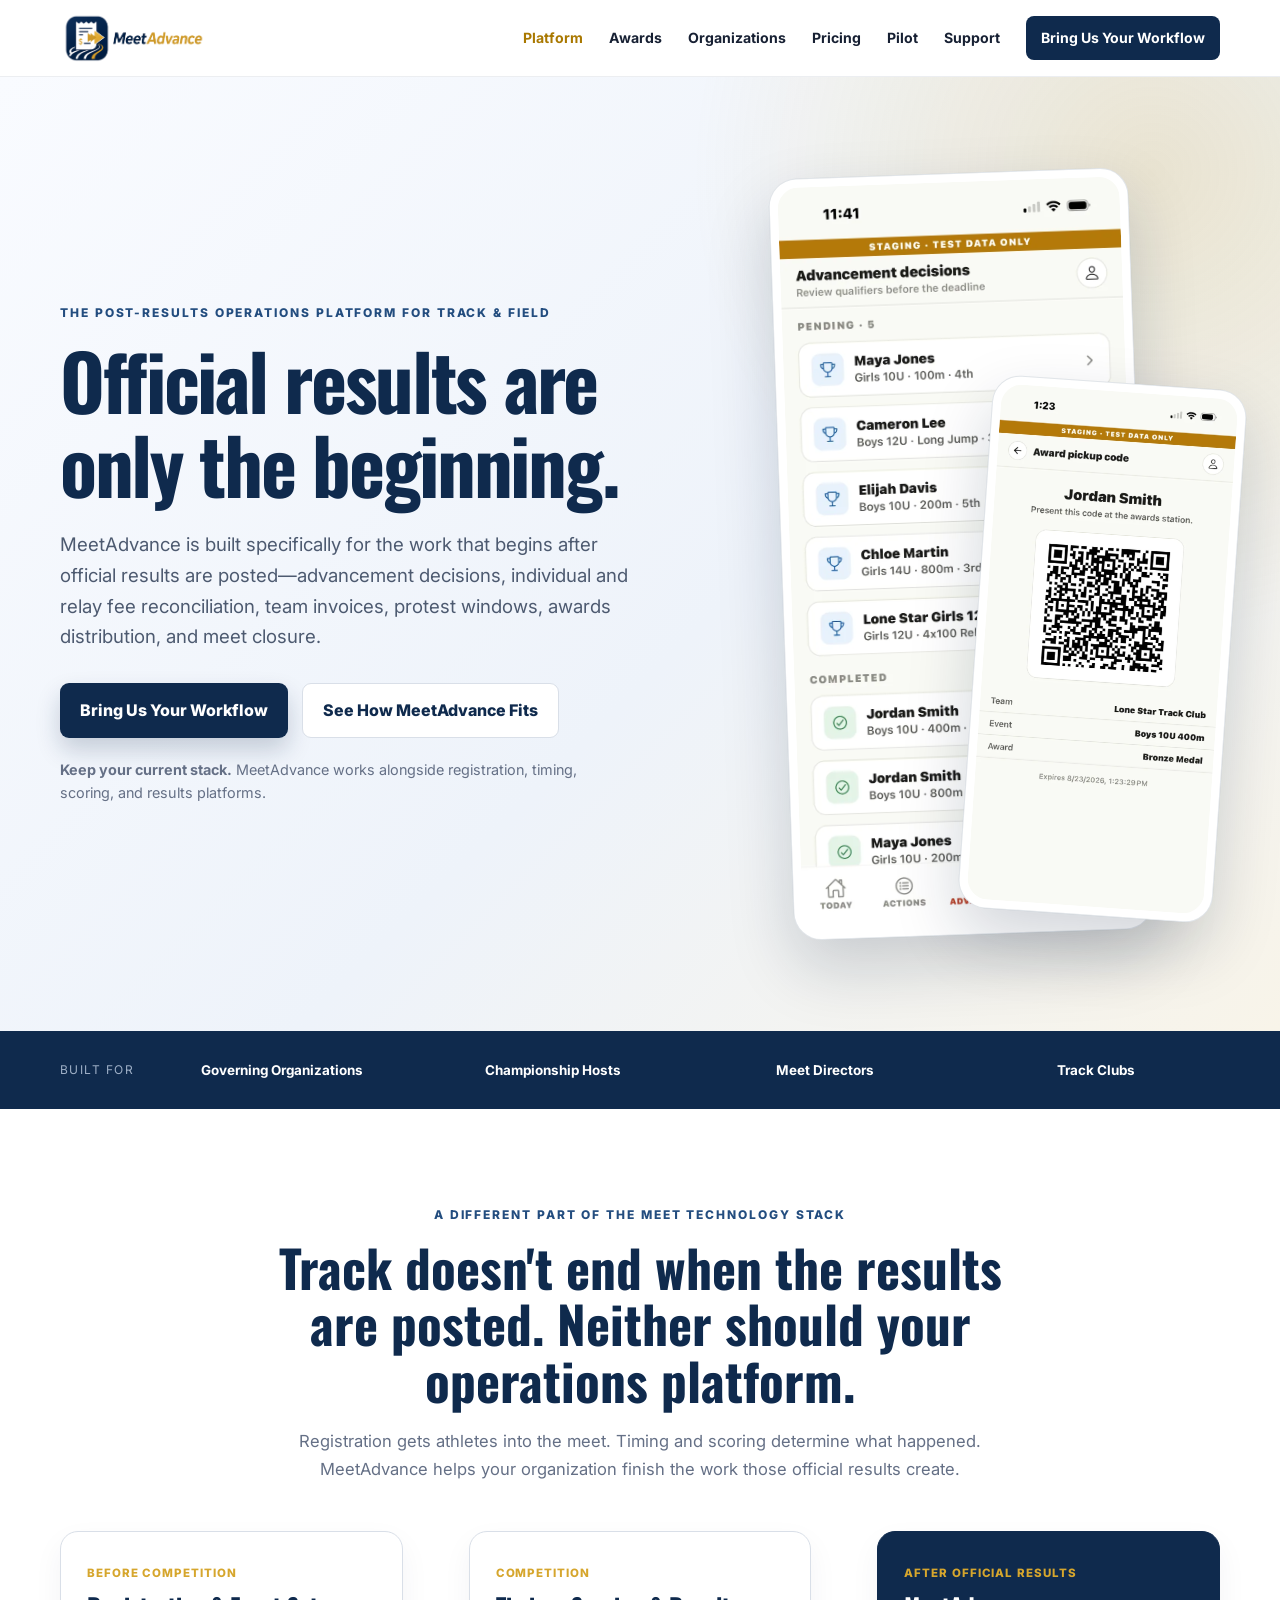
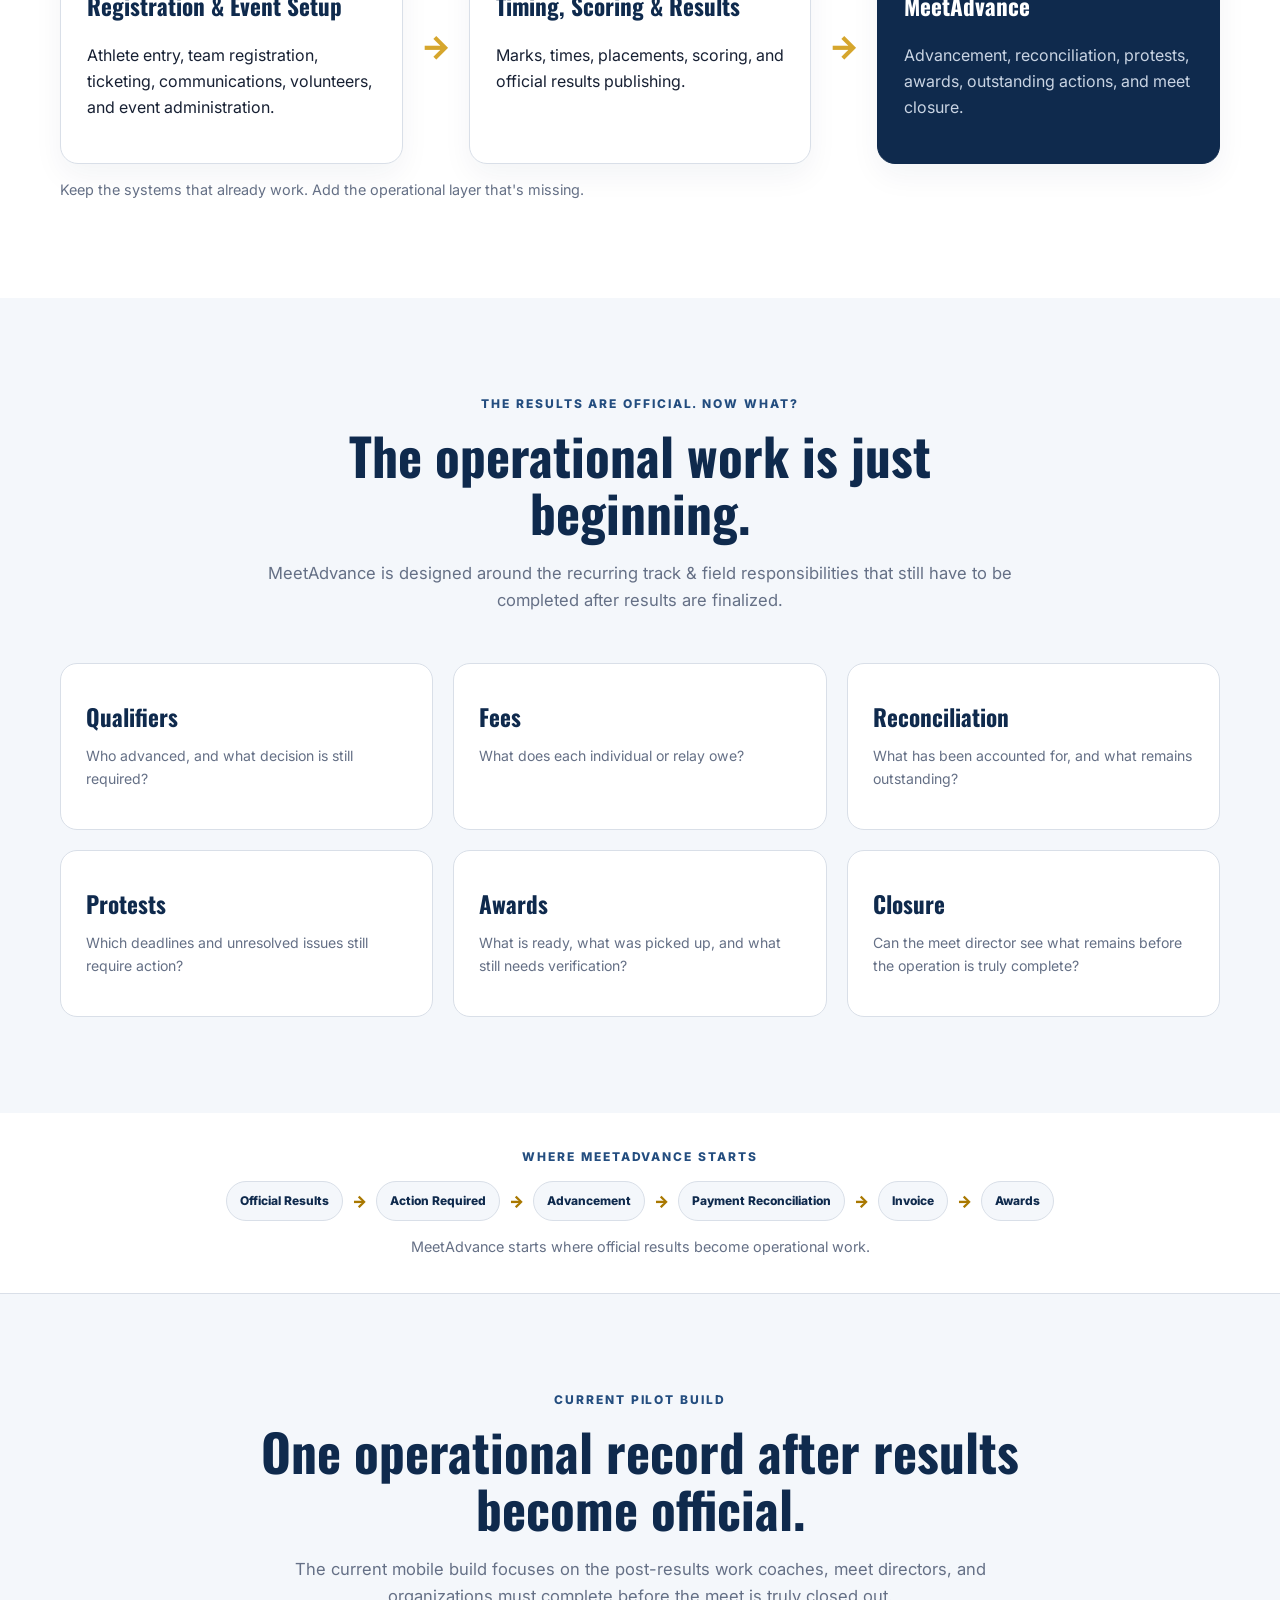
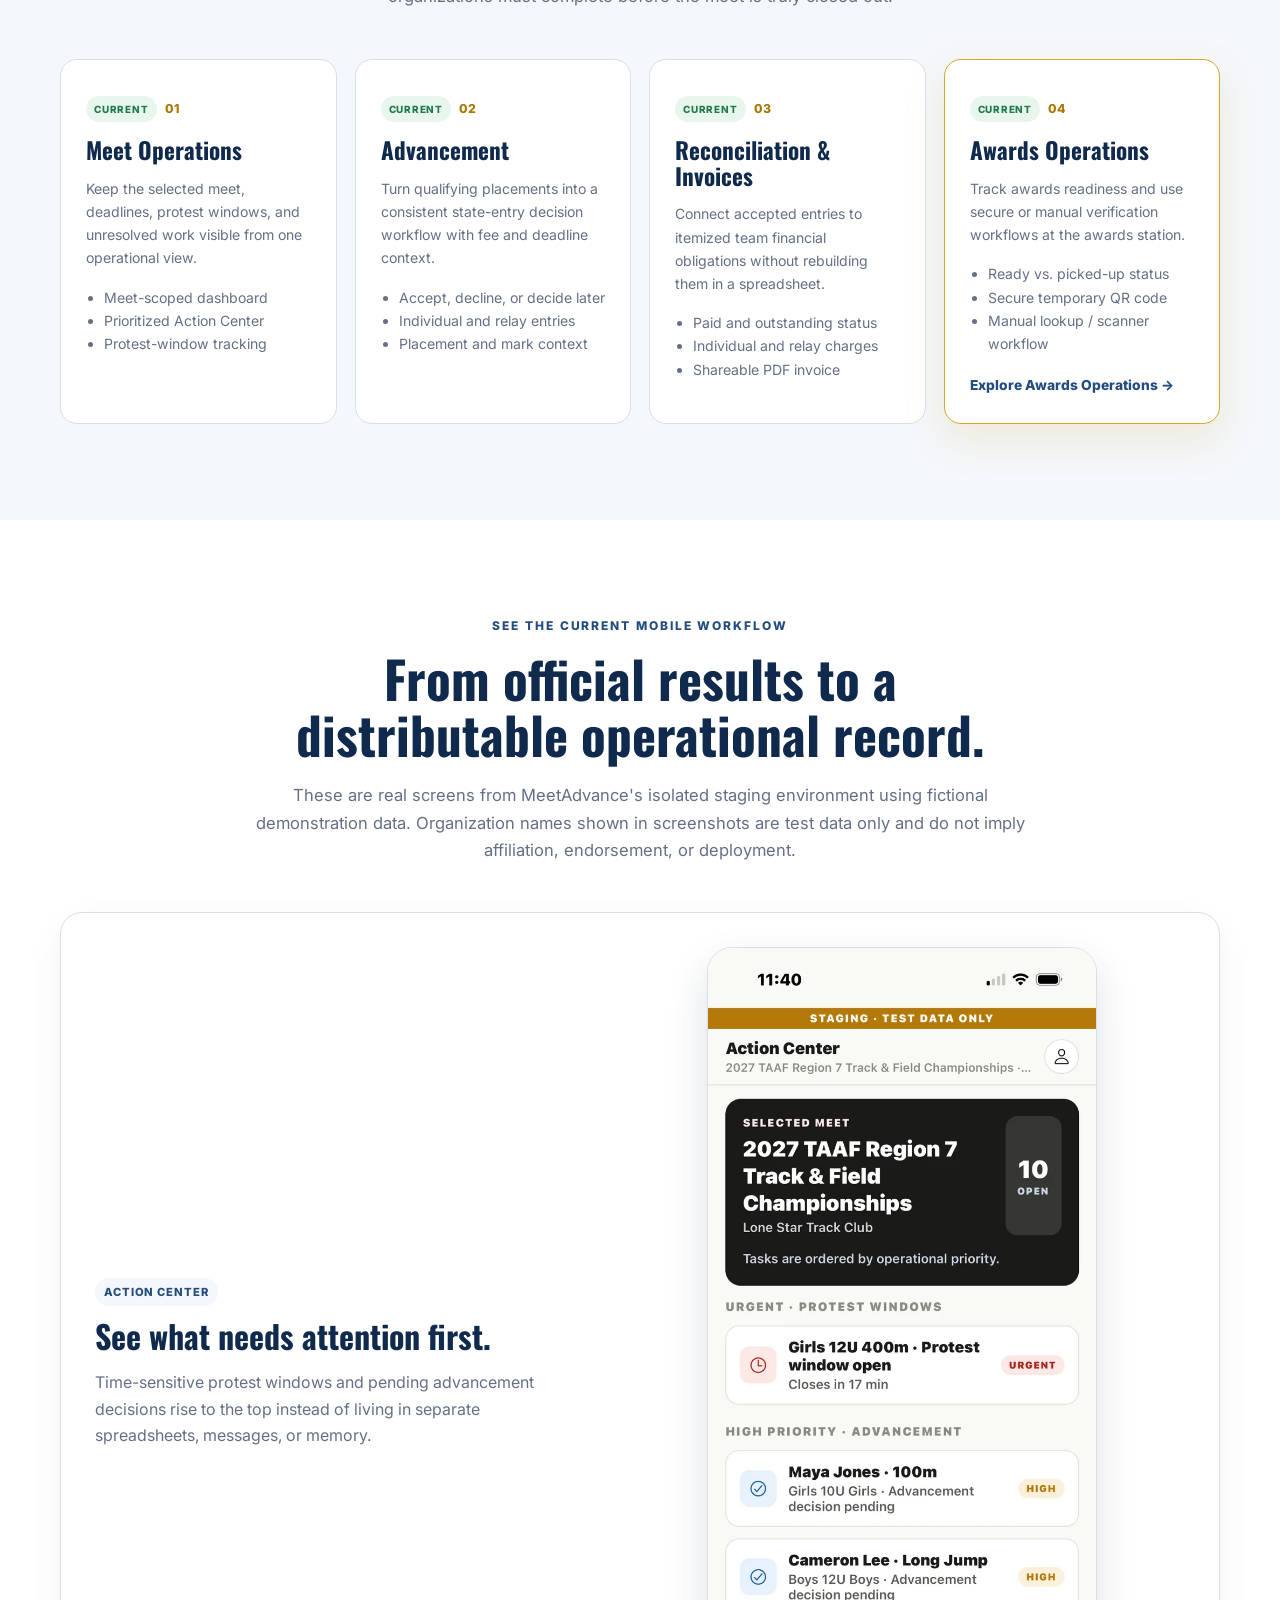
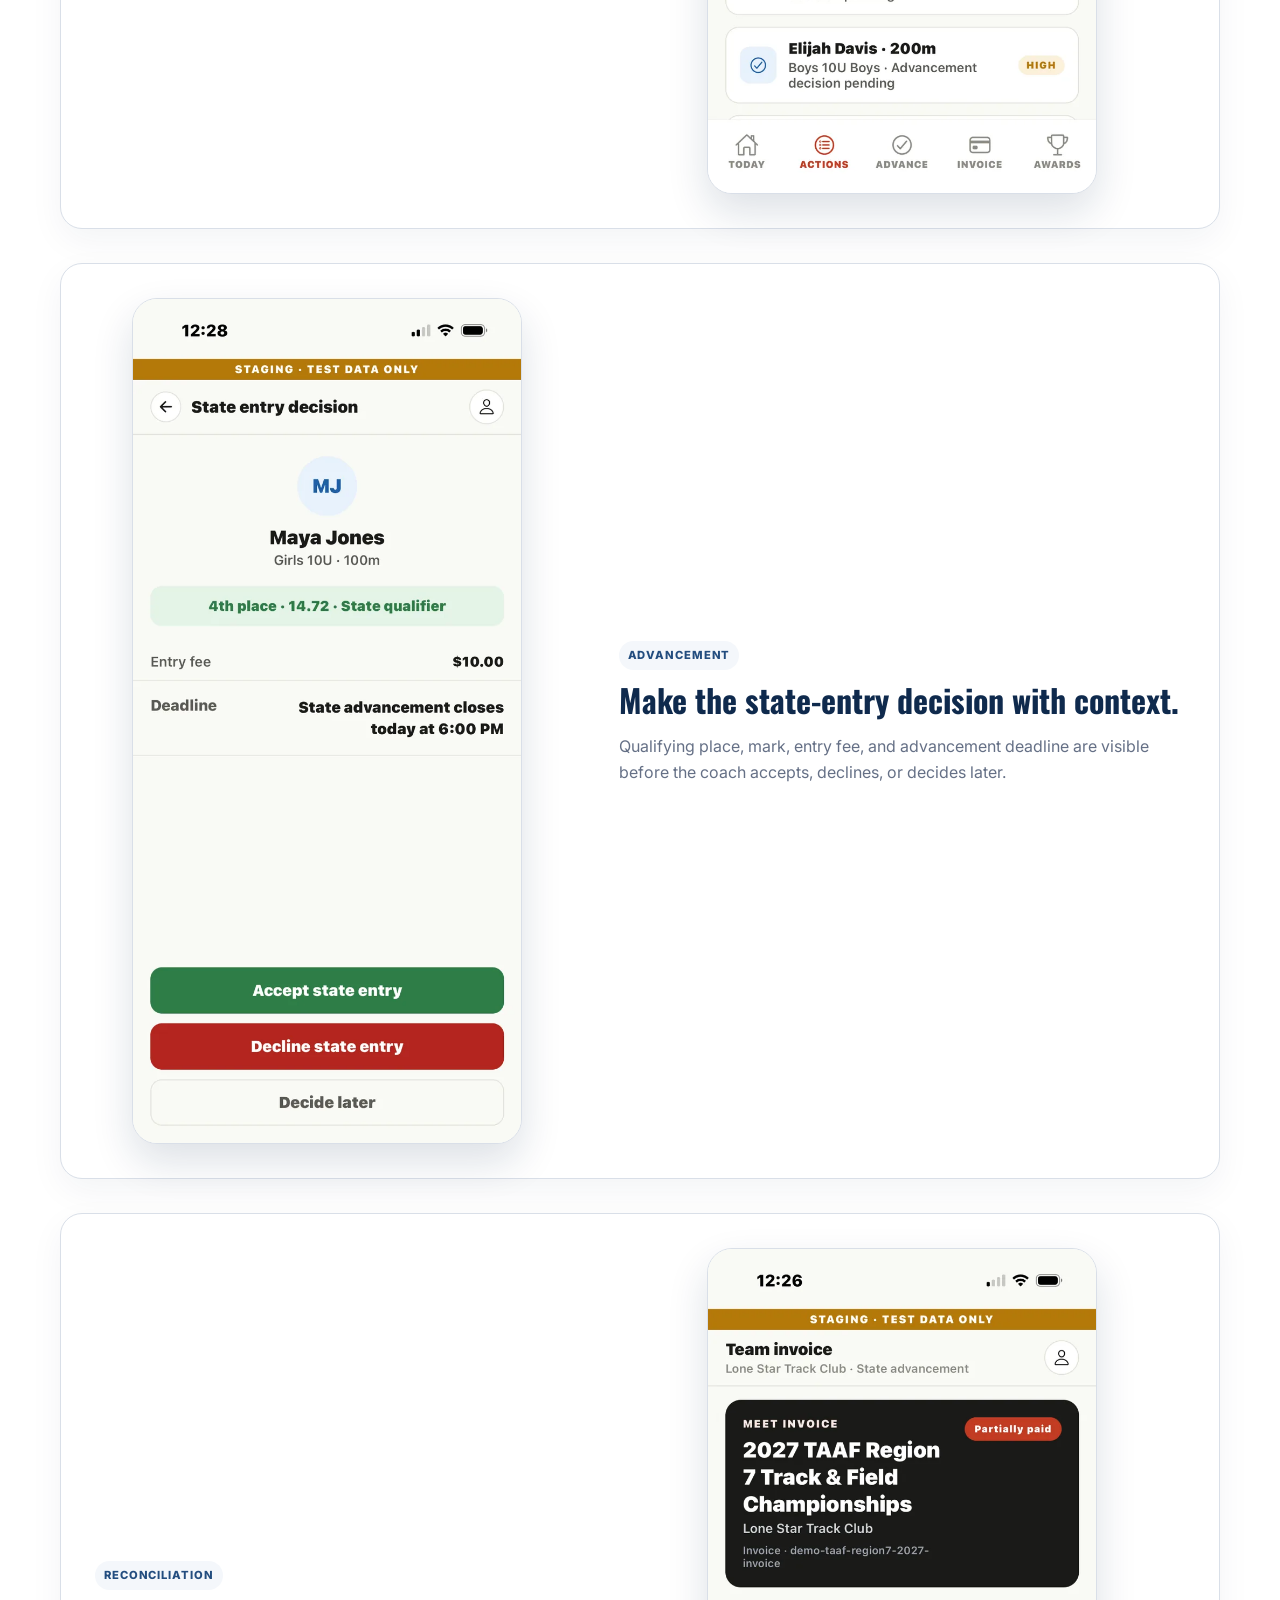
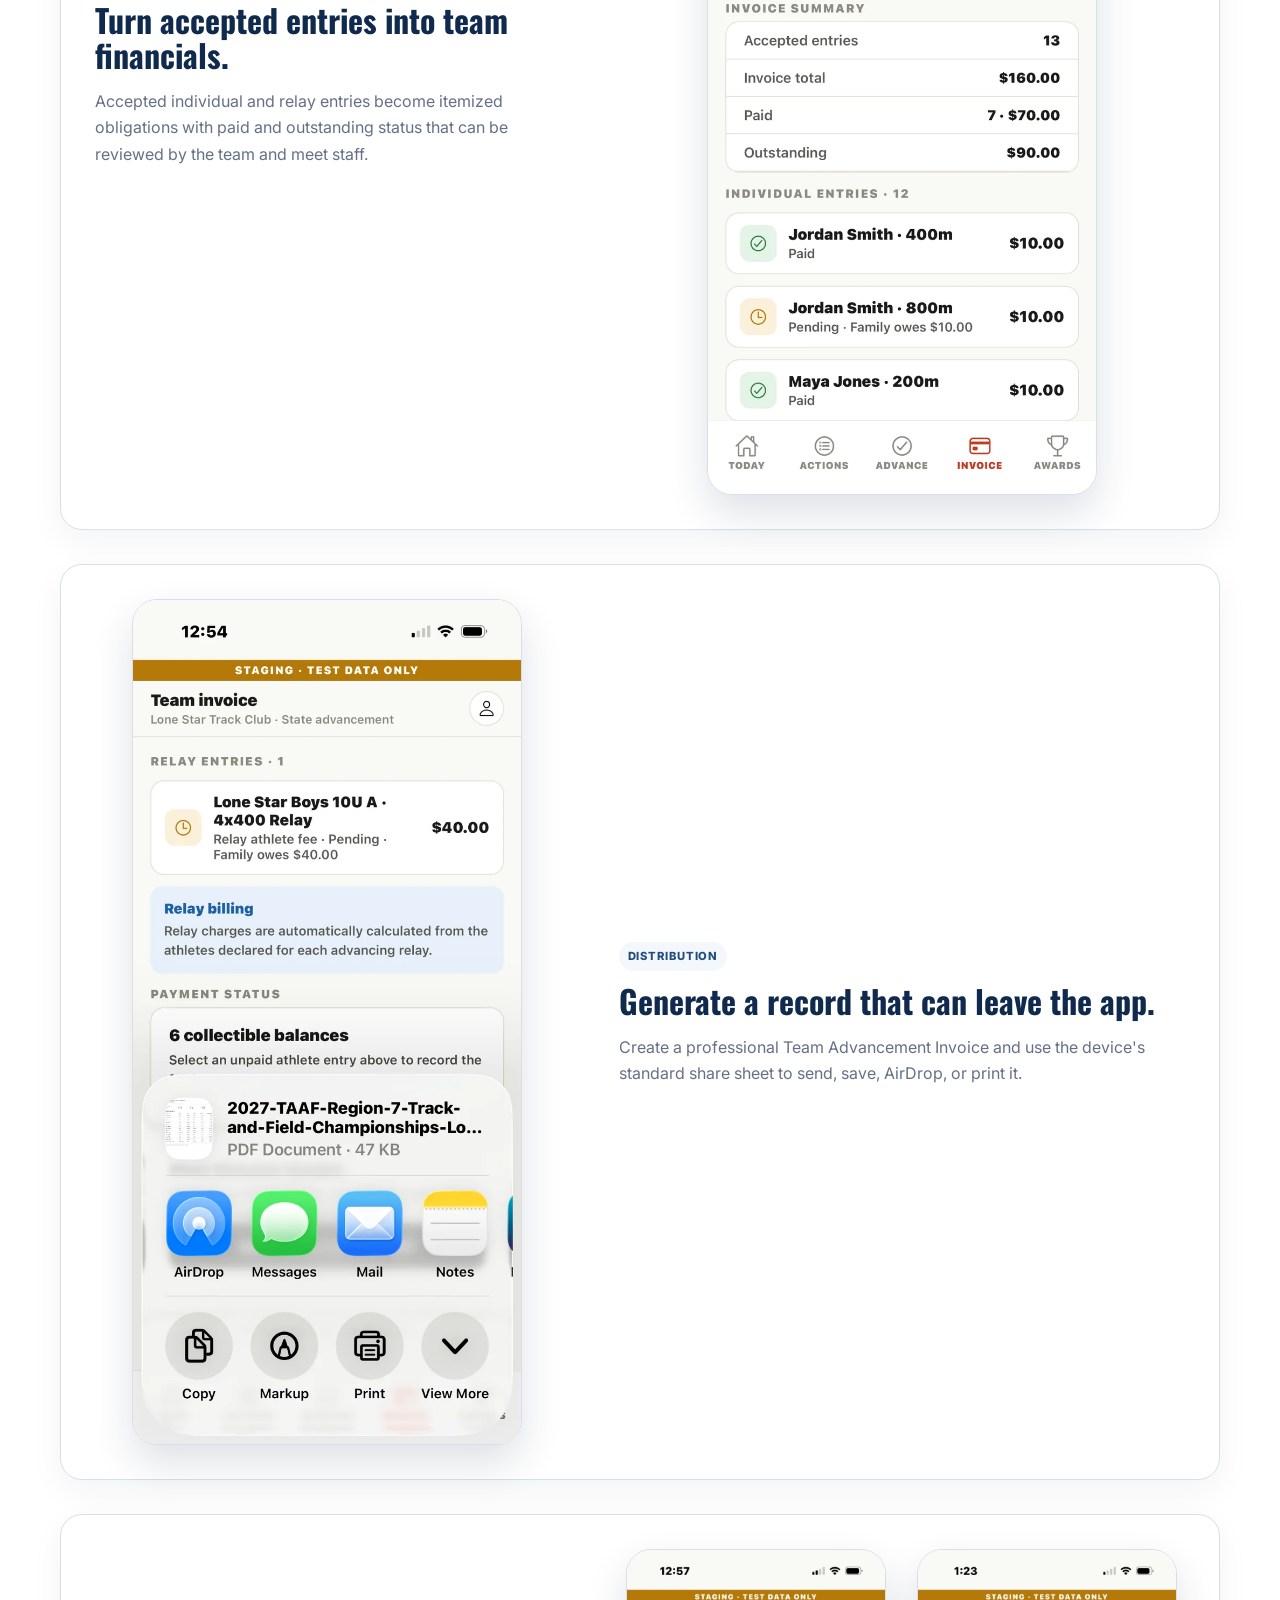
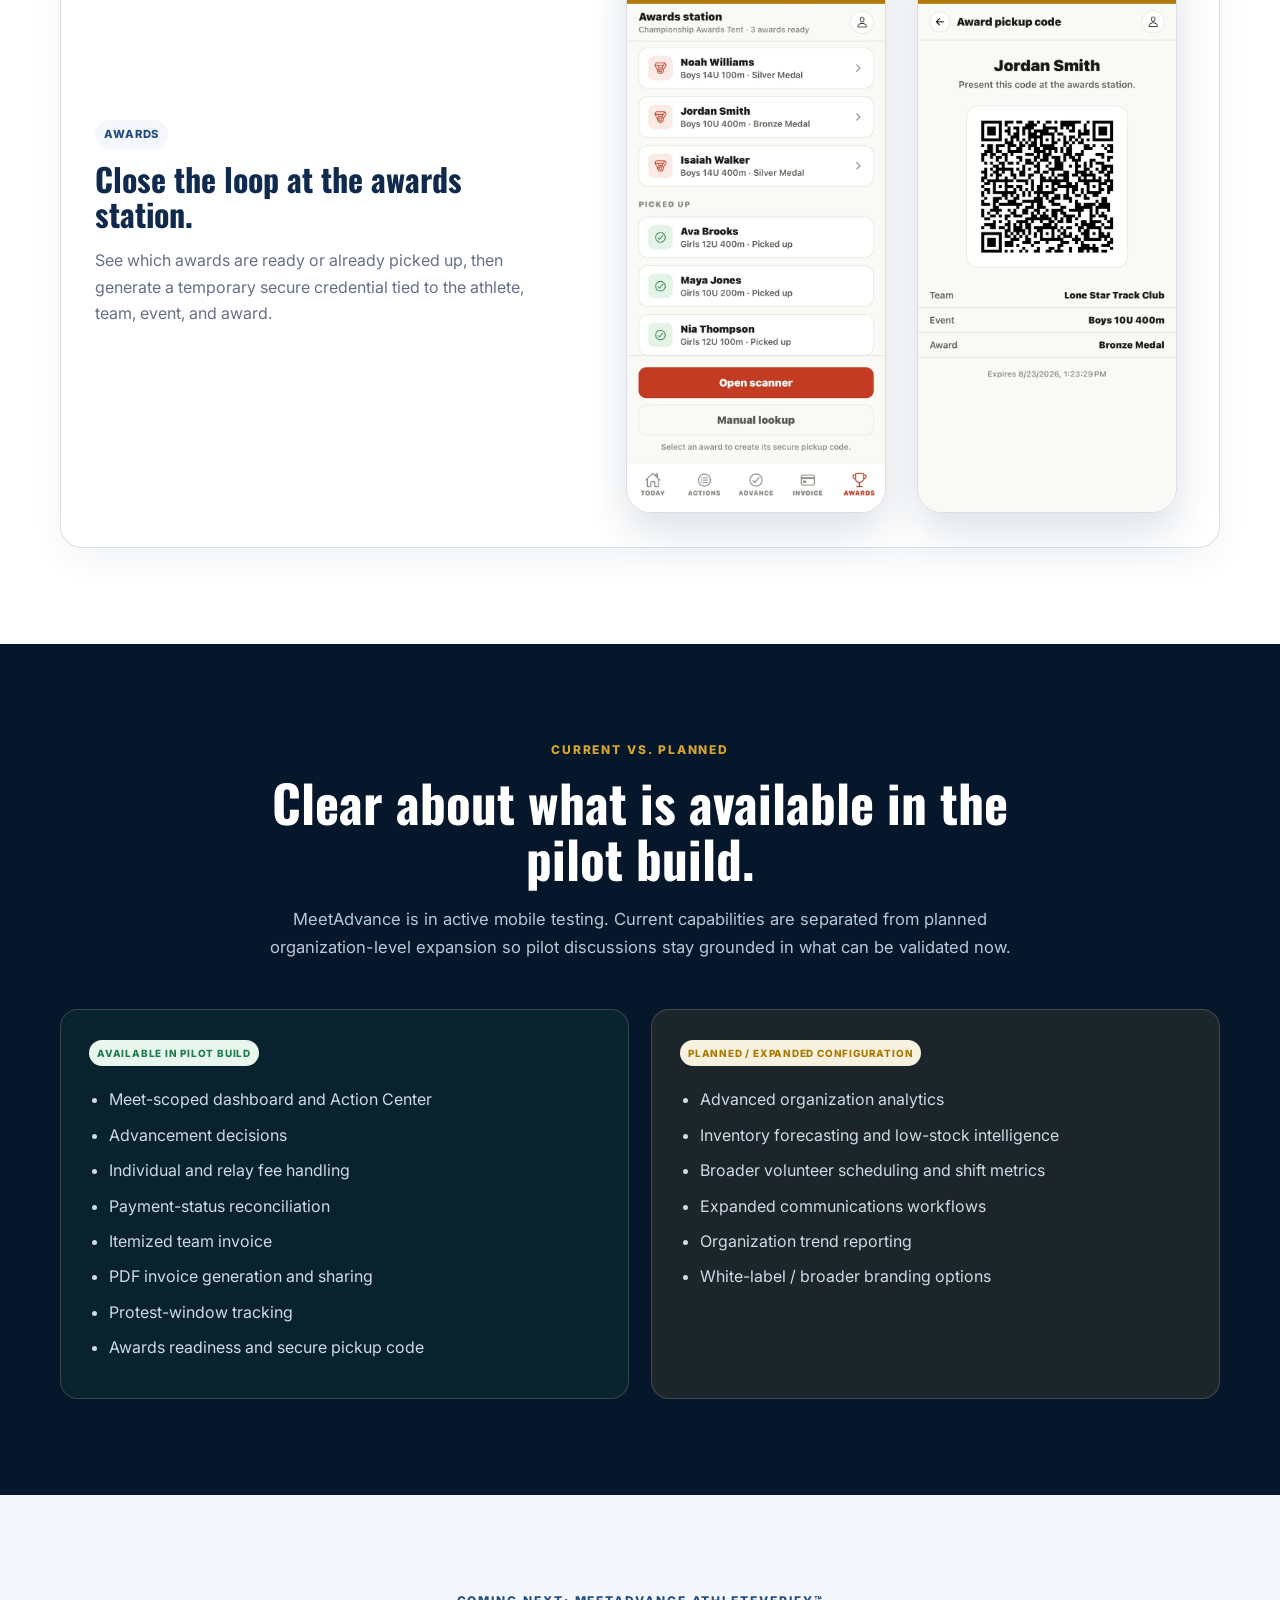
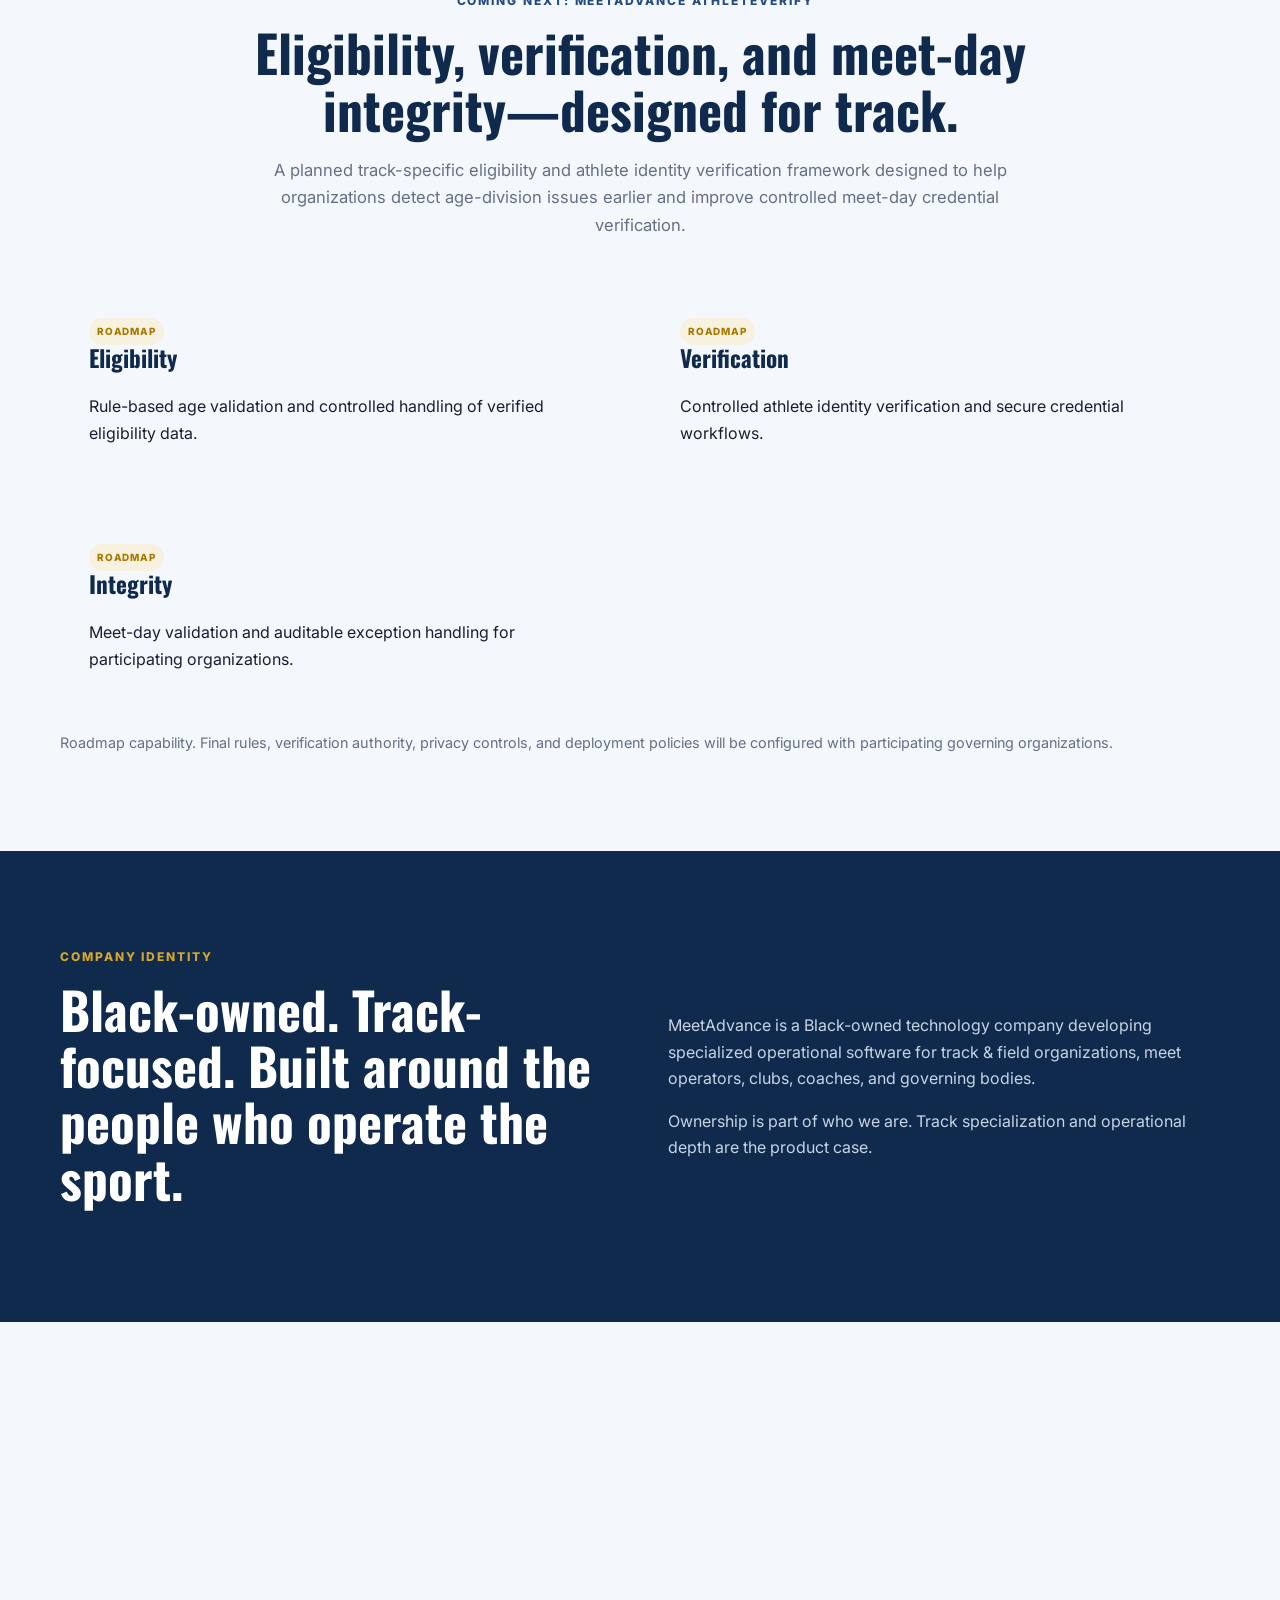
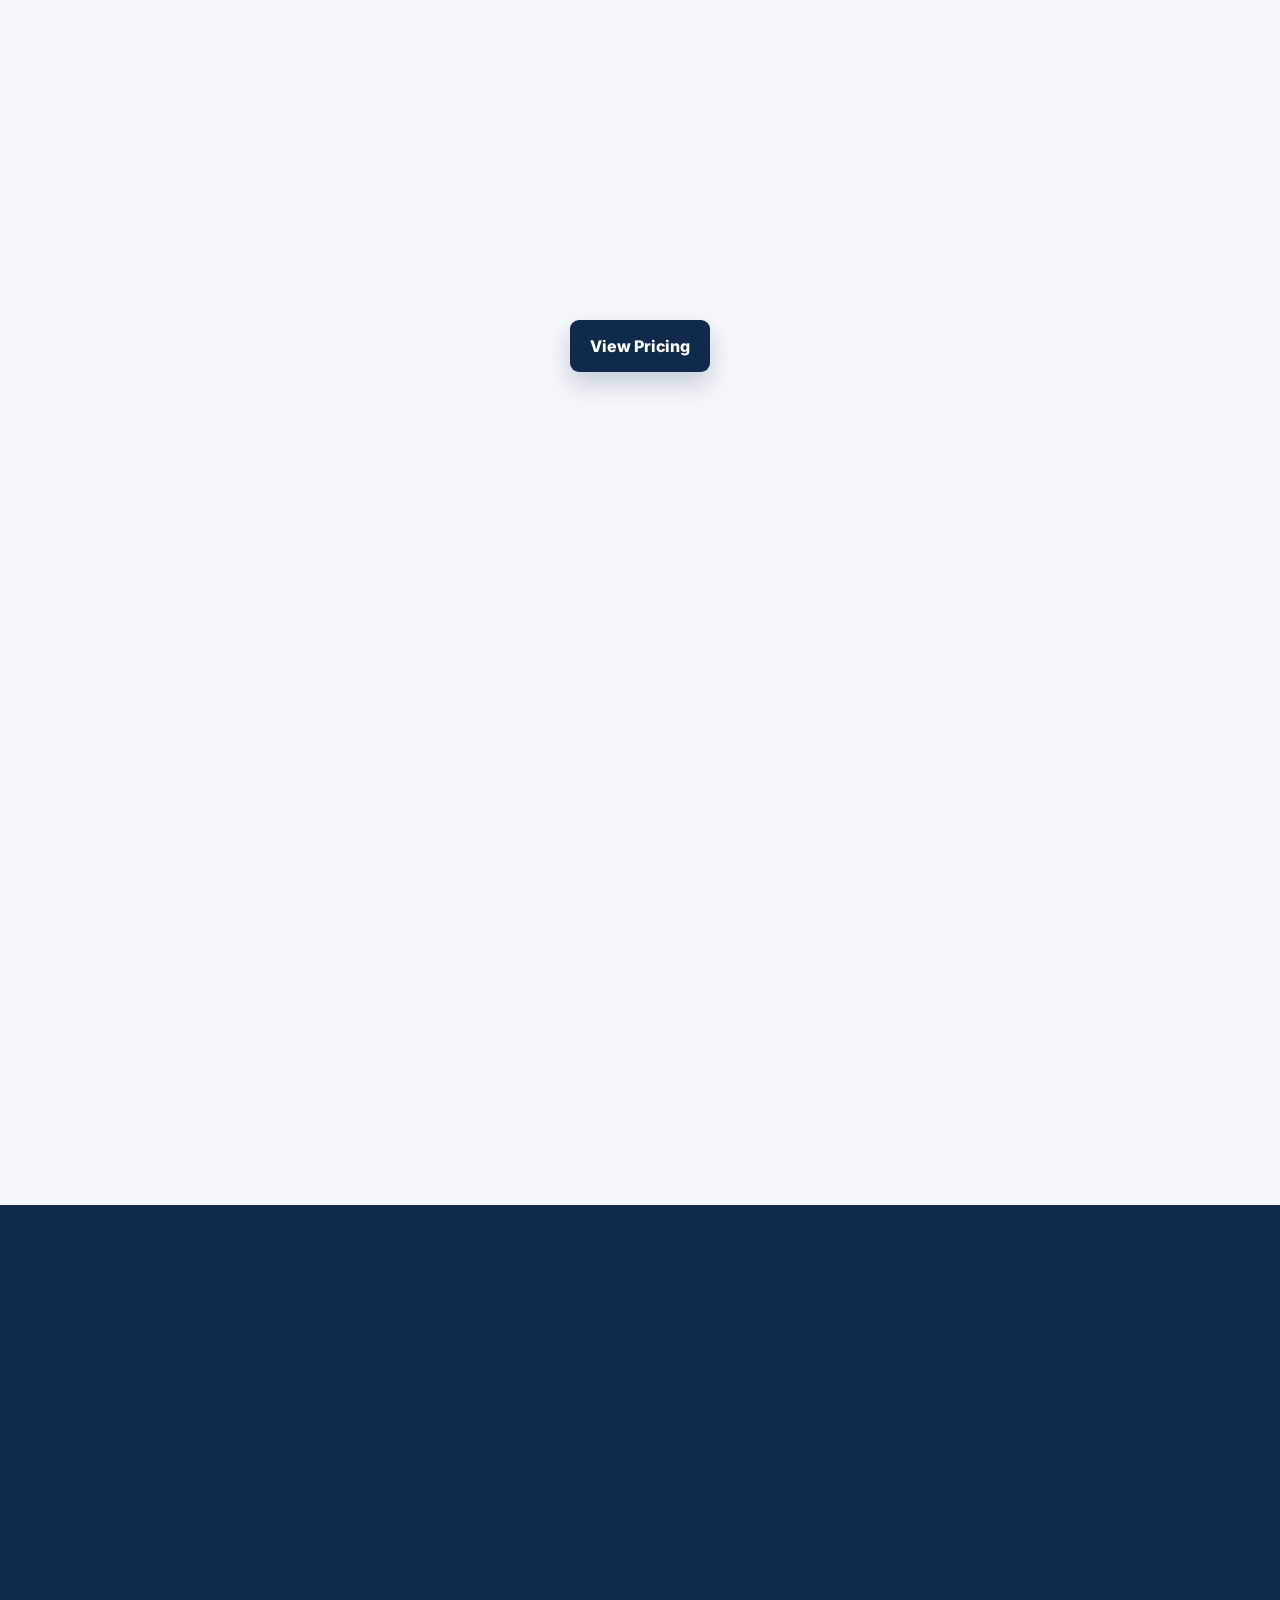
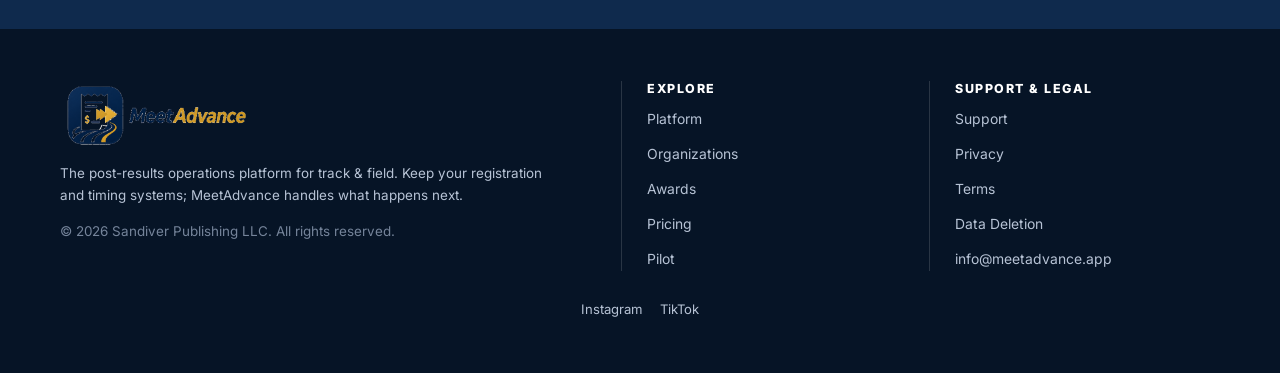
==== commit c80da09d: "feat: reposition MeetAdvance as post-results track operations platform Update MeetAdvance website po" ====
--- a/index.html
+++ b/index.html
@@ -1,11 +1,15 @@
-<!DOCTYPE html><html lang="en"><head><meta charset="UTF-8"><meta name="viewport" content="width=device-width, initial-scale=1.0"><meta name="description" content="MeetAdvance manages what happens after official results: action tracking, advancement decisions, payment reconciliation, team invoices, PDF distribution, and awards operations."><meta name="theme-color" content="#0f2a4d"><link rel="canonical" href="https://meetadvance.app/"><meta property="og:title" content="MeetAdvance | Post-Results Operations for Youth Track & Field"><meta property="og:description" content="MeetAdvance manages what happens after official results: action tracking, advancement decisions, payment reconciliation, team invoices, PDF distribution, and awards operations."><meta property="og:type" content="website"><meta property="og:url" content="https://meetadvance.app/"><meta property="og:image" content="https://meetadvance.app/assets/meetadvance-social-preview.png"><meta property="og:image:width" content="1200"><meta property="og:image:height" content="630"><meta name="twitter:card" content="summary_large_image"><meta name="twitter:title" content="MeetAdvance | Post-Results Operations for Youth Track & Field"><meta name="twitter:description" content="MeetAdvance manages what happens after official results: action tracking, advancement decisions, payment reconciliation, team invoices, PDF distribution, and awards operations."><meta name="twitter:image" content="https://meetadvance.app/assets/meetadvance-social-preview.png"><title>MeetAdvance | Post-Results Operations for Youth Track & Field</title><link rel="icon" type="image/png" href="assets/favicon.png"><link rel="apple-touch-icon" href="assets/apple-touch-icon.png"><link rel="preconnect" href="https://fonts.googleapis.com"><link rel="preconnect" href="https://fonts.gstatic.com" crossorigin><link href="https://fonts.googleapis.com/css2?family=Inter:wght@400;500;600;700;800&family=Oswald:wght@500;600;700&display=swap" rel="stylesheet"><link rel="stylesheet" href="assets/styles.css?v=2.5"></head><body><header class="site-header"><div class="container nav-wrap"><a class="brand" href="index.html" aria-label="MeetAdvance home"><img src="assets/meetadvance-logo-transparent.png" alt="MeetAdvance" class="brand-logo"></a><button class="menu-toggle" aria-expanded="false" aria-controls="main-nav" aria-label="Toggle navigation">Menu</button><nav id="main-nav" class="main-nav" aria-label="Primary navigation"><a class="active" href="index.html#platform">Platform</a><a class="" href="awards.html">Awards</a><a class="" href="organizations.html">Organizations</a><a class="" href="pricing.html">Pricing</a><a class="" href="pilot.html">Pilot</a><a class="" href="support.html">Support</a><a class="nav-cta" href="pilot.html#pilot-form">Discuss a Pilot</a></nav></div></header><main id="top">
-<section class="hero hero-v24"><div class="container hero-grid"><div class="hero-copy reveal"><p class="eyebrow">Post-results operations, connected</p><h1>Official results are only the beginning.</h1><p class="hero-lead">MeetAdvance manages what happens next—advancement decisions, entry-fee reconciliation, itemized team invoices, time-sensitive action items, and awards operations.</p><div class="hero-actions"><a class="button button-primary" href="pilot.html#pilot-form">Discuss a Pilot</a><a class="button button-secondary" href="#product-tour">See the Current Workflow</a></div><div class="hero-note"><strong>Works alongside</strong> registration, timing, and results platforms.</div></div><div class="phone-stage reveal"><div class="phone-frame phone-main"><img src="assets/dashboard.webp" alt="MeetAdvance live meet dashboard showing a TAAF Region 7 demonstration meet and items needing attention"></div><div class="phone-frame phone-float"><img src="assets/action-center.webp" alt="MeetAdvance Action Center prioritizing protest and advancement tasks"></div></div></div></section>
-<section class="trust-strip"><div class="container trust-grid"><span>Designed for</span><strong>Track Clubs</strong><strong>Meet Directors</strong><strong>Governing Organizations</strong><strong>Parks &amp; Recreation</strong></div></section>
-<section class="workflow-band" id="workflow"><div class="container"><p class="eyebrow">Where MeetAdvance starts</p><div class="workflow-strip"><span>Official Results</span><i>→</i><span>Action Required</span><i>→</i><span>Advancement</span><i>→</i><span>Payment Reconciliation</span><i>→</i><span>Invoice</span><i>→</i><span>Awards</span></div><p class="workflow-caption">MeetAdvance starts where the results system stops.</p></div></section>
-<section id="platform" class="section section-light"><div class="container"><div class="section-heading reveal"><p class="eyebrow">Current pilot build</p><h2>One operational record after results become official.</h2><p>The current mobile build focuses on the post-results work coaches, meet directors, and organizations must complete before the meet is truly closed out.</p></div><div class="module-grid current-grid"><article class="module-card reveal"><span class="status-pill current">Current</span><span class="module-number">01</span><h3>Meet Operations</h3><p>Keep the selected meet, deadlines, protest windows, and unresolved work visible from one operational view.</p><ul><li>Meet-scoped dashboard</li><li>Prioritized Action Center</li><li>Protest-window tracking</li></ul></article><article class="module-card reveal"><span class="status-pill current">Current</span><span class="module-number">02</span><h3>Advancement</h3><p>Turn qualifying placements into a consistent state-entry decision workflow with fee and deadline context.</p><ul><li>Accept, decline, or decide later</li><li>Individual and relay entries</li><li>Placement and mark context</li></ul></article><article class="module-card reveal"><span class="status-pill current">Current</span><span class="module-number">03</span><h3>Reconciliation &amp; Invoices</h3><p>Connect accepted entries to itemized team financial obligations without rebuilding them in a spreadsheet.</p><ul><li>Paid and outstanding status</li><li>Individual and relay charges</li><li>Shareable PDF invoice</li></ul></article><article class="module-card featured reveal"><span class="status-pill current">Current</span><span class="module-number">04</span><h3>Awards Operations</h3><p>Track awards readiness and use secure or manual verification workflows at the awards station.</p><ul><li>Ready vs. picked-up status</li><li>Secure temporary QR code</li><li>Manual lookup / scanner workflow</li></ul><a href="awards.html">Explore Awards Operations →</a></article></div></div></section>
-<section id="product-tour" class="section"><div class="container"><div class="section-heading reveal"><p class="eyebrow">See the current mobile workflow</p><h2>From official results to a distributable operational record.</h2><p>These are real screens from MeetAdvance's isolated staging environment using fictional test data.</p></div><div class="tour-stack"><article class="tour-row reveal"><div class="tour-copy"><span class="release-tag">Action Center</span><h3>See what needs attention first.</h3><p>Time-sensitive protest windows and pending advancement decisions rise to the top instead of living in separate spreadsheets, messages, or memory.</p></div><div class="tour-shot"><img loading="lazy" src="assets/action-center.webp" alt="Action Center with urgent protest and high-priority advancement tasks"></div></article><article class="tour-row reverse reveal"><div class="tour-copy"><span class="release-tag">Advancement</span><h3>Make the state-entry decision with context.</h3><p>Qualifying place, mark, entry fee, and advancement deadline are visible before the coach accepts, declines, or decides later.</p></div><div class="tour-shot"><img loading="lazy" src="assets/decision.webp" alt="State entry decision screen with qualifier result, fee, deadline and decision buttons"></div></article><article class="tour-row reveal"><div class="tour-copy"><span class="release-tag">Reconciliation</span><h3>Turn accepted entries into team financials.</h3><p>Accepted individual and relay entries become itemized obligations with paid and outstanding status that can be reviewed by the team and meet staff.</p></div><div class="tour-shot"><img loading="lazy" src="assets/invoice.webp" alt="Team invoice showing accepted entries, invoice total, paid and outstanding amounts"></div></article><article class="tour-row reverse reveal"><div class="tour-copy"><span class="release-tag">Distribution</span><h3>Generate a record that can leave the app.</h3><p>Create a professional Team Advancement Invoice and use the device's standard share sheet to send, save, AirDrop, or print it.</p></div><div class="tour-shot"><img loading="lazy" src="assets/pdf-share.webp" alt="iOS share sheet showing a descriptive MeetAdvance team invoice PDF filename"></div></article><article class="tour-row reveal"><div class="tour-copy"><span class="release-tag">Awards</span><h3>Close the loop at the awards station.</h3><p>See which awards are ready or already picked up, then generate a temporary secure credential tied to the athlete, team, event, and award.</p></div><div class="tour-pair"><div class="tour-shot"><img loading="lazy" src="assets/awards.webp" alt="Awards station showing awards ready and already picked up"></div><div class="tour-shot"><img loading="lazy" src="assets/award-qr.webp" alt="Secure award pickup QR code for an athlete and award"></div></div></article></div></div></section>
+<!DOCTYPE html>
+
+<html lang="en"><head><meta charset="utf-8"/><meta content="width=device-width, initial-scale=1.0" name="viewport"/><meta content="MeetAdvance is the post-results operations platform built specifically for track &amp; field—advancement, reconciliation, protests, awards, and meet closure without replacing registration or timing systems." name="description"/><meta content="#0f2a4d" name="theme-color"/><link href="https://meetadvance.app/" rel="canonical"/><meta content="MeetAdvance | Post-Results Operations Platform for Track &amp; Field" property="og:title"/><meta content="MeetAdvance is the post-results operations platform built specifically for track &amp; field—advancement, reconciliation, protests, awards, and meet closure without replacing registration or timing systems." property="og:description"/><meta content="website" property="og:type"/><meta content="https://meetadvance.app/" property="og:url"/><meta content="https://meetadvance.app/assets/meetadvance-social-preview.png" property="og:image"/><meta content="1200" property="og:image:width"/><meta content="630" property="og:image:height"/><meta content="summary_large_image" name="twitter:card"/><meta content="MeetAdvance | Post-Results Operations Platform for Track &amp; Field" name="twitter:title"/><meta content="MeetAdvance is the post-results operations platform built specifically for track &amp; field—advancement, reconciliation, protests, awards, and meet closure without replacing registration or timing systems." name="twitter:description"/><meta content="https://meetadvance.app/assets/meetadvance-social-preview.png" name="twitter:image"/><title>MeetAdvance | Post-Results Operations Platform for Track &amp; Field</title><link href="assets/favicon.png" rel="icon" type="image/png"/><link href="assets/apple-touch-icon.png" rel="apple-touch-icon"/><link href="https://fonts.googleapis.com" rel="preconnect"/><link crossorigin="" href="https://fonts.gstatic.com" rel="preconnect"/><link href="https://fonts.googleapis.com/css2?family=Inter:wght@400;500;600;700;800&amp;family=Oswald:wght@500;600;700&amp;display=swap" rel="stylesheet"/><link href="assets/styles.css?v=2.5" rel="stylesheet"/></head><body><header class="site-header"><div class="container nav-wrap"><a aria-label="MeetAdvance home" class="brand" href="index.html"><img alt="MeetAdvance" class="brand-logo" src="assets/meetadvance-logo-transparent.png"/></a><button aria-controls="main-nav" aria-expanded="false" aria-label="Toggle navigation" class="menu-toggle">Menu</button><nav aria-label="Primary navigation" class="main-nav" id="main-nav"><a class="active" href="index.html#platform">Platform</a><a class="" href="awards.html">Awards</a><a class="" href="organizations.html">Organizations</a><a class="" href="pricing.html">Pricing</a><a class="" href="pilot.html">Pilot</a><a class="" href="support.html">Support</a><a class="nav-cta" href="pilot.html#pilot-form">Bring Us Your Workflow</a></nav></div></header><main id="top">
+<section class="hero hero-v24"><div class="container hero-grid"><div class="hero-copy reveal"><p class="eyebrow">The post-results operations platform for track &amp; field</p><h1>Official results are only the beginning.</h1><p class="hero-lead">MeetAdvance is built specifically for the work that begins after official results are posted—advancement decisions, individual and relay fee reconciliation, team invoices, protest windows, awards distribution, and meet closure.</p><div class="hero-actions"><a class="button button-primary" href="pilot.html#pilot-form">Bring Us Your Workflow</a><a class="button button-secondary" href="#stack-fit">See How MeetAdvance Fits</a></div><div class="hero-note"><strong>Keep your current stack.</strong> MeetAdvance works alongside registration, timing, scoring, and results platforms.</div></div><div class="phone-stage reveal"><div class="phone-frame phone-main"><img alt="MeetAdvance advancement decisions screen using fictional staging data" src="assets/advancement.webp"/></div><div class="phone-frame phone-float"><img alt="MeetAdvance secure award pickup credential using fictional staging data" src="assets/award-qr.webp"/></div></div></div></section>
+<section class="trust-strip"><div class="container trust-grid"><span>Built for</span><strong>Governing Organizations</strong><strong>Championship Hosts</strong><strong>Meet Directors</strong><strong>Track Clubs</strong></div></section>
+<section class="section category-section" id="stack-fit"><div class="container"><div class="section-heading reveal"><p class="eyebrow">A different part of the meet technology stack</p><h2>Track doesn't end when the results are posted. Neither should your operations platform.</h2><p>Registration gets athletes into the meet. Timing and scoring determine what happened. MeetAdvance helps your organization finish the work those official results create.</p></div><div class="stack-grid reveal"><article><span class="stack-step">Before competition</span><h3>Registration &amp; Event Setup</h3><p>Athlete entry, team registration, ticketing, communications, volunteers, and event administration.</p></article><div class="stack-arrow">→</div><article><span class="stack-step">Competition</span><h3>Timing, Scoring &amp; Results</h3><p>Marks, times, placements, scoring, and official results publishing.</p></article><div class="stack-arrow">→</div><article class="stack-highlight"><span class="stack-step">After official results</span><h3>MeetAdvance</h3><p>Advancement, reconciliation, protests, awards, outstanding actions, and meet closure.</p></article></div><p class="workflow-caption">Keep the systems that already work. Add the operational layer that's missing.</p></div></section>
+<section class="section section-light" id="after-results"><div class="container"><div class="section-heading reveal"><p class="eyebrow">The results are official. Now what?</p><h2>The operational work is just beginning.</h2><p>MeetAdvance is designed around the recurring track &amp; field responsibilities that still have to be completed after results are finalized.</p></div><div class="problem-grid"><article class="module-card reveal"><h3>Qualifiers</h3><p>Who advanced, and what decision is still required?</p></article><article class="module-card reveal"><h3>Fees</h3><p>What does each individual or relay owe?</p></article><article class="module-card reveal"><h3>Reconciliation</h3><p>What has been accounted for, and what remains outstanding?</p></article><article class="module-card reveal"><h3>Protests</h3><p>Which deadlines and unresolved issues still require action?</p></article><article class="module-card reveal"><h3>Awards</h3><p>What is ready, what was picked up, and what still needs verification?</p></article><article class="module-card reveal"><h3>Closure</h3><p>Can the meet director see what remains before the operation is truly complete?</p></article></div></div></section>
+<section class="workflow-band" id="workflow"><div class="container"><p class="eyebrow">Where MeetAdvance starts</p><div class="workflow-strip"><span>Official Results</span><i>→</i><span>Action Required</span><i>→</i><span>Advancement</span><i>→</i><span>Payment Reconciliation</span><i>→</i><span>Invoice</span><i>→</i><span>Awards</span></div><p class="workflow-caption">MeetAdvance starts where official results become operational work.</p></div></section>
+<section class="section section-light" id="platform"><div class="container"><div class="section-heading reveal"><p class="eyebrow">Current pilot build</p><h2>One operational record after results become official.</h2><p>The current mobile build focuses on the post-results work coaches, meet directors, and organizations must complete before the meet is truly closed out.</p></div><div class="module-grid current-grid"><article class="module-card reveal"><span class="status-pill current">Current</span><span class="module-number">01</span><h3>Meet Operations</h3><p>Keep the selected meet, deadlines, protest windows, and unresolved work visible from one operational view.</p><ul><li>Meet-scoped dashboard</li><li>Prioritized Action Center</li><li>Protest-window tracking</li></ul></article><article class="module-card reveal"><span class="status-pill current">Current</span><span class="module-number">02</span><h3>Advancement</h3><p>Turn qualifying placements into a consistent state-entry decision workflow with fee and deadline context.</p><ul><li>Accept, decline, or decide later</li><li>Individual and relay entries</li><li>Placement and mark context</li></ul></article><article class="module-card reveal"><span class="status-pill current">Current</span><span class="module-number">03</span><h3>Reconciliation &amp; Invoices</h3><p>Connect accepted entries to itemized team financial obligations without rebuilding them in a spreadsheet.</p><ul><li>Paid and outstanding status</li><li>Individual and relay charges</li><li>Shareable PDF invoice</li></ul></article><article class="module-card featured reveal"><span class="status-pill current">Current</span><span class="module-number">04</span><h3>Awards Operations</h3><p>Track awards readiness and use secure or manual verification workflows at the awards station.</p><ul><li>Ready vs. picked-up status</li><li>Secure temporary QR code</li><li>Manual lookup / scanner workflow</li></ul><a href="awards.html">Explore Awards Operations →</a></article></div></div></section>
+<section class="section" id="product-tour"><div class="container"><div class="section-heading reveal"><p class="eyebrow">See the current mobile workflow</p><h2>From official results to a distributable operational record.</h2><p>These are real screens from MeetAdvance's isolated staging environment using fictional demonstration data. Organization names shown in screenshots are test data only and do not imply affiliation, endorsement, or deployment.</p></div><div class="tour-stack"><article class="tour-row reveal"><div class="tour-copy"><span class="release-tag">Action Center</span><h3>See what needs attention first.</h3><p>Time-sensitive protest windows and pending advancement decisions rise to the top instead of living in separate spreadsheets, messages, or memory.</p></div><div class="tour-shot"><img alt="Action Center with urgent protest and high-priority advancement tasks" loading="lazy" src="assets/action-center.webp"/></div></article><article class="tour-row reverse reveal"><div class="tour-copy"><span class="release-tag">Advancement</span><h3>Make the state-entry decision with context.</h3><p>Qualifying place, mark, entry fee, and advancement deadline are visible before the coach accepts, declines, or decides later.</p></div><div class="tour-shot"><img alt="State entry decision screen with qualifier result, fee, deadline and decision buttons" loading="lazy" src="assets/decision.webp"/></div></article><article class="tour-row reveal"><div class="tour-copy"><span class="release-tag">Reconciliation</span><h3>Turn accepted entries into team financials.</h3><p>Accepted individual and relay entries become itemized obligations with paid and outstanding status that can be reviewed by the team and meet staff.</p></div><div class="tour-shot"><img alt="Team invoice showing accepted entries, invoice total, paid and outstanding amounts" loading="lazy" src="assets/invoice.webp"/></div></article><article class="tour-row reverse reveal"><div class="tour-copy"><span class="release-tag">Distribution</span><h3>Generate a record that can leave the app.</h3><p>Create a professional Team Advancement Invoice and use the device's standard share sheet to send, save, AirDrop, or print it.</p></div><div class="tour-shot"><img alt="iOS share sheet showing a descriptive MeetAdvance team invoice PDF filename" loading="lazy" src="assets/pdf-share.webp"/></div></article><article class="tour-row reveal"><div class="tour-copy"><span class="release-tag">Awards</span><h3>Close the loop at the awards station.</h3><p>See which awards are ready or already picked up, then generate a temporary secure credential tied to the athlete, team, event, and award.</p></div><div class="tour-pair"><div class="tour-shot"><img alt="Awards station showing awards ready and already picked up" loading="lazy" src="assets/awards.webp"/></div><div class="tour-shot"><img alt="Secure award pickup QR code for an athlete and award" loading="lazy" src="assets/award-qr.webp"/></div></div></article></div></div></section>
 <section class="section section-navy"><div class="container"><div class="section-heading reveal"><p class="eyebrow gold">Current vs. planned</p><h2>Clear about what is available in the pilot build.</h2><p>MeetAdvance is in active mobile testing. Current capabilities are separated from planned organization-level expansion so pilot discussions stay grounded in what can be validated now.</p></div><div class="capability-grid"><article class="capability-card current-card reveal"><span class="status-pill current">Available in pilot build</span><ul><li>Meet-scoped dashboard and Action Center</li><li>Advancement decisions</li><li>Individual and relay fee handling</li><li>Payment-status reconciliation</li><li>Itemized team invoice</li><li>PDF invoice generation and sharing</li><li>Protest-window tracking</li><li>Awards readiness and secure pickup code</li></ul></article><article class="capability-card planned-card reveal"><span class="status-pill planned">Planned / expanded configuration</span><ul><li>Advanced organization analytics</li><li>Inventory forecasting and low-stock intelligence</li><li>Broader volunteer scheduling and shift metrics</li><li>Expanded communications workflows</li><li>Organization trend reporting</li><li>White-label / broader branding options</li></ul></article></div></div></section>
-<section id="athlete-verify" class="section section-light"><div class="container"><div class="section-heading reveal"><p class="eyebrow">Next major update</p><h2>Athlete Eligibility &amp; Identity Verification.</h2><p>MeetAdvance is expanding upstream of post-results operations to help governing organizations deter age-division violations, protect verified athlete identity data, and create a traceable eligibility process before and during competition.</p></div><div class="module-grid current-grid"><article class="module-card featured reveal"><span class="status-pill planned">MA-EV1</span><span class="module-number">01</span><h3>Automated Age Eligibility + DOB Locking</h3><p>Calculate permitted age divisions from governing-body rules and lock verified birth data against unauthorized changes.</p><ul><li>Rule-based age-division validation</li><li>Verified DOB locking</li><li>Controlled correction workflow and audit history</li></ul></article><article class="module-card reveal"><span class="status-pill planned">MA-EV2</span><span class="module-number">02</span><h3>Independent Verification + Athlete Credential</h3><p>Separate club-entered information from independently verified eligibility and issue a reusable athlete identity credential.</p><ul><li>Independent verification roles</li><li>Athlete photo + verification status</li><li>Secure QR athlete credential</li></ul></article><article class="module-card reveal"><span class="status-pill planned">MA-EV3</span><span class="module-number">03</span><h3>Meet-Day Integrity + Regional Oversight</h3><p>Bring verified eligibility into meet operations with identity checks, formal challenges, and organization-level compliance visibility.</p><ul><li>Meet-day credential verification</li><li>Eligibility challenge workflow</li><li>Regional integrity dashboard</li></ul></article></div><p class="workflow-caption">Planned roadmap capability. Final rules, verification authority, privacy controls, and deployment scope will be configured with the governing organization.</p></div></section>
-<section id="pricing-preview" class="section section-light"><div class="container"><div class="section-heading reveal"><p class="eyebrow">Simple organization pricing</p><h2>Pay for the workflow—not for every person who needs to use it.</h2><p>MeetAdvance is priced around meet and organization operations. Teams, coaches, parents, athletes, timing operators, protest officials, and awards staff are not charged separate seat fees.</p></div><div class="pricing-preview-grid"><article class="pricing-preview-card reveal"><span class="status-pill current">Single meet</span><h3>MeetAdvance Meet</h3><p class="price-line">$199 <small>per meet</small></p></article><article class="pricing-preview-card featured reveal"><span class="status-pill current">Regional</span><h3>MeetAdvance Region</h3><p class="price-line">$1,499 <small>per year</small></p></article><article class="pricing-preview-card reveal"><span class="status-pill planned">Governing body</span><h3>Enterprise</h3><p class="price-line">From $7,500 <small>per year</small></p></article></div><div class="center-cta"><a class="button button-primary" href="pricing.html">View Pricing</a></div></div></section><section class="section section-light"><div class="container organization-callout reveal"><div><p class="eyebrow">Low-risk adoption</p><h2>Start with one post-results workflow.</h2><p>MeetAdvance does not need to replace the systems already running the meet. A controlled pilot can focus on one defined workflow, measure the outcome, and expand only if the evidence supports it.</p><a class="button button-primary" href="pilot.html">View the Controlled Pilot Model</a></div><div class="org-benefits"><span>Advancement decisions</span><span>Fee reconciliation</span><span>Team invoices</span><span>Awards operations</span></div></div></section>
-<section class="section contact-section"><div class="container contact-box reveal"><div><p class="eyebrow gold">Pilot MeetAdvance</p><h2>Choose one workflow. Validate it at one championship.</h2><p>Start with a controlled regional pilot using a defined post-results handoff, agreed success measures, and a post-event review.</p></div><a class="button button-gold" href="pilot.html#pilot-form">Discuss a Pilot</a></div></section>
-</main><footer class="site-footer"><div class="container footer-grid"><div><a href="index.html"><img src="assets/meetadvance-logo-transparent.png" alt="MeetAdvance" class="footer-logo"></a><p>Post-results operations for youth track & field. MeetAdvance complements registration, timing, and results platforms.</p><p class="copyright">© <span id="year"></span> Sandiver Publishing LLC. All rights reserved.</p></div><div class="footer-column"><h3>Explore</h3><div class="footer-links"><a href="index.html#platform">Platform</a><a href="organizations.html">Organizations</a><a href="awards.html">Awards</a><a href="pricing.html">Pricing</a><a href="pilot.html">Pilot</a></div></div><div class="footer-column"><h3>Support & Legal</h3><div class="footer-links"><a href="support.html">Support</a><a href="privacy.html">Privacy</a><a href="terms.html">Terms</a><a href="data-deletion.html">Data Deletion</a><a href="mailto:info@meetadvance.app">info@meetadvance.app</a></div></div></div><div class="footer-social"><a href="https://instagram.com/meetadvance" target="_blank" rel="noopener noreferrer" aria-label="MeetAdvance on Instagram">Instagram</a><a href="https://tiktok.com/@meetadvance" target="_blank" rel="noopener noreferrer" aria-label="MeetAdvance on TikTok">TikTok</a></div></footer><script src="assets/site.js?v=2.5"></script><script type="application/ld+json">{"@context":"https://schema.org","@type":"SoftwareApplication","name":"MeetAdvance","applicationCategory":"BusinessApplication","operatingSystem":"iOS, Android, Web","url":"https://meetadvance.app/","description":"Post-results operations for youth track and field championships, including advancement decisions, payment reconciliation, team invoices, and awards workflows.","publisher":{"@type":"Organization","name":"Sandiver Publishing LLC"}}</script></body></html>+<section class="section section-light" id="athlete-verify"><div class="container"><div class="section-heading reveal"><p class="eyebrow">Coming next: MeetAdvance AthleteVerify™</p><h2>Eligibility, verification, and meet-day integrity—designed for track.</h2><p>A planned track-specific eligibility and athlete identity verification framework designed to help organizations detect age-division issues earlier and improve controlled meet-day credential verification.</p></div><div class="capability-grid"><article class="capability-card reveal"><span class="status-pill planned">Roadmap</span><h3>Eligibility</h3><p>Rule-based age validation and controlled handling of verified eligibility data.</p></article><article class="capability-card reveal"><span class="status-pill planned">Roadmap</span><h3>Verification</h3><p>Controlled athlete identity verification and secure credential workflows.</p></article><article class="capability-card reveal"><span class="status-pill planned">Roadmap</span><h3>Integrity</h3><p>Meet-day validation and auditable exception handling for participating organizations.</p></article></div><p class="workflow-caption">Roadmap capability. Final rules, verification authority, privacy controls, and deployment policies will be configured with participating governing organizations.</p></div></section>
+<section class="section identity-band"><div class="container identity-grid"><div class="reveal"><p class="eyebrow gold">Company identity</p><h2>Black-owned. Track-focused. Built around the people who operate the sport.</h2></div><div class="reveal"><p>MeetAdvance is a Black-owned technology company developing specialized operational software for track &amp; field organizations, meet operators, clubs, coaches, and governing bodies.</p><p>Ownership is part of who we are. Track specialization and operational depth are the product case.</p></div></div></section><section class="section section-light" id="pricing-preview"><div class="container"><div class="section-heading reveal"><p class="eyebrow">Simple organization pricing</p><h2>Pay for the workflow—not for every person who needs to use it.</h2><p>MeetAdvance is priced around meet and organization operations. Teams, coaches, parents, athletes, timing operators, protest officials, and awards staff are not charged separate seat fees.</p></div><div class="pricing-preview-grid"><article class="pricing-preview-card reveal"><span class="status-pill current">Single meet</span><h3>MeetAdvance Meet</h3><p class="price-line">$199 <small>per meet</small></p></article><article class="pricing-preview-card featured reveal"><span class="status-pill current">Regional</span><h3>MeetAdvance Region</h3><p class="price-line">$1,499 <small>per year</small></p></article><article class="pricing-preview-card reveal"><span class="status-pill planned">Governing body</span><h3>Enterprise</h3><p class="price-line">From $7,500 <small>per year</small></p></article></div><div class="center-cta"><a class="button button-primary" href="pricing.html">View Pricing</a></div></div></section><section class="section section-light"><div class="container organization-callout reveal"><div><p class="eyebrow">Low-risk adoption</p><h2>Start with one post-results workflow—without replacing your current systems.</h2><p>Already have registration, timing, scoring, or meet-management software? Keep it. A controlled MeetAdvance pilot can focus on one defined post-results workflow, measure the outcome, and expand only if the evidence supports it.</p><a class="button button-primary" href="pilot.html">View the Controlled Pilot Model</a></div><div class="org-benefits"><span>Advancement decisions</span><span>Fee reconciliation</span><span>Team invoices</span><span>Awards operations</span></div></div></section>
+<section class="section contact-section"><div class="container contact-box reveal"><div><p class="eyebrow gold">Pilot MeetAdvance</p><h2>After official results are posted, what work is still manual?</h2><p>Bring one post-results challenge. We will scope a controlled pilot around the workflow, the meet, and a small set of measurable outcomes.</p></div><a class="button button-gold" href="pilot.html#pilot-form">Bring Us Your Workflow</a></div></section>
+</main><footer class="site-footer"><div class="container footer-grid"><div><a href="index.html"><img alt="MeetAdvance" class="footer-logo" src="assets/meetadvance-logo-transparent.png"/></a><p>The post-results operations platform for track &amp; field. Keep your registration and timing systems; MeetAdvance handles what happens next.</p><p class="copyright">© <span id="year"></span> Sandiver Publishing LLC. All rights reserved.</p></div><div class="footer-column"><h3>Explore</h3><div class="footer-links"><a href="index.html#platform">Platform</a><a href="organizations.html">Organizations</a><a href="awards.html">Awards</a><a href="pricing.html">Pricing</a><a href="pilot.html">Pilot</a></div></div><div class="footer-column"><h3>Support &amp; Legal</h3><div class="footer-links"><a href="support.html">Support</a><a href="privacy.html">Privacy</a><a href="terms.html">Terms</a><a href="data-deletion.html">Data Deletion</a><a href="mailto:info@meetadvance.app">info@meetadvance.app</a></div></div></div><div class="footer-social"><a aria-label="MeetAdvance on Instagram" href="https://instagram.com/meetadvance" rel="noopener noreferrer" target="_blank">Instagram</a><a aria-label="MeetAdvance on TikTok" href="https://tiktok.com/@meetadvance" rel="noopener noreferrer" target="_blank">TikTok</a></div></footer><script src="assets/site.js?v=3.0"></script><script type="application/ld+json">{"@context":"https://schema.org","@type":"SoftwareApplication","name":"MeetAdvance","applicationCategory":"BusinessApplication","operatingSystem":"iOS, Android, Web","url":"https://meetadvance.app/","description":"Post-results operations for youth track and field championships, including advancement decisions, payment reconciliation, team invoices, and awards workflows.","publisher":{"@type":"Organization","name":"Sandiver Publishing LLC"}}</script></body></html>
--- a/assets/styles.css
+++ b/assets/styles.css
@@ -18,3 +18,9 @@
 
 /* v2.5 pricing */
 .pricing-grid,.pricing-preview-grid{display:grid;grid-template-columns:repeat(3,minmax(0,1fr));gap:22px}.pricing-card,.pricing-preview-card{background:#fff;border:1px solid var(--border);border-radius:18px;padding:30px;box-shadow:0 12px 30px rgba(15,42,77,.06)}.pricing-card.featured,.pricing-preview-card.featured{border-color:var(--gold);box-shadow:0 18px 40px rgba(15,42,77,.11)}.pricing-card h2,.pricing-preview-card h3{margin:14px 0 8px}.price-line{font:700 2.25rem Oswald;color:var(--navy);margin:8px 0 14px}.price-line small{font:600 .9rem Inter;color:var(--muted)}.pricing-card .button{margin-top:8px}.organization-pricing-callout .org-benefits span{font-weight:700}.pricing-preview-card p:not(.price-line){color:var(--muted)}@media(max-width:900px){.pricing-grid,.pricing-preview-grid{grid-template-columns:1fr}}
+
+
+/* v3.0 category positioning */
+.category-section{background:#fff}.stack-grid{display:grid;grid-template-columns:1fr auto 1fr auto 1fr;gap:18px;align-items:stretch;margin-top:34px}.stack-grid article{border:1px solid var(--border);border-radius:18px;padding:26px;background:#fff;box-shadow:0 12px 30px rgba(15,42,77,.05)}.stack-grid .stack-highlight{background:var(--navy);border-color:var(--navy);color:#fff}.stack-highlight h3{color:#fff}.stack-highlight p{color:#c9d4e3}.stack-step{display:inline-block;font-size:.72rem;font-weight:800;letter-spacing:.08em;text-transform:uppercase;color:var(--gold);margin-bottom:10px}.stack-arrow{font-size:2rem;align-self:center;color:var(--gold);font-weight:800}.problem-grid{display:grid;grid-template-columns:repeat(3,minmax(0,1fr));gap:20px}.problem-grid .module-card{min-height:0}.identity-band{background:var(--navy);color:#fff}.identity-grid{display:grid;grid-template-columns:1fr 1fr;gap:56px;align-items:center}.identity-band h2{color:#fff}.identity-band p{color:#c9d4e3}.dark-caption{color:#c9d4e3}.center-cta{text-align:center;margin-top:28px}
+@media(max-width:960px){.stack-grid{grid-template-columns:1fr}.stack-arrow{transform:rotate(90deg);justify-self:center}.problem-grid{grid-template-columns:1fr 1fr}.identity-grid{grid-template-columns:1fr;gap:18px}}
+@media(max-width:640px){.problem-grid{grid-template-columns:1fr}}
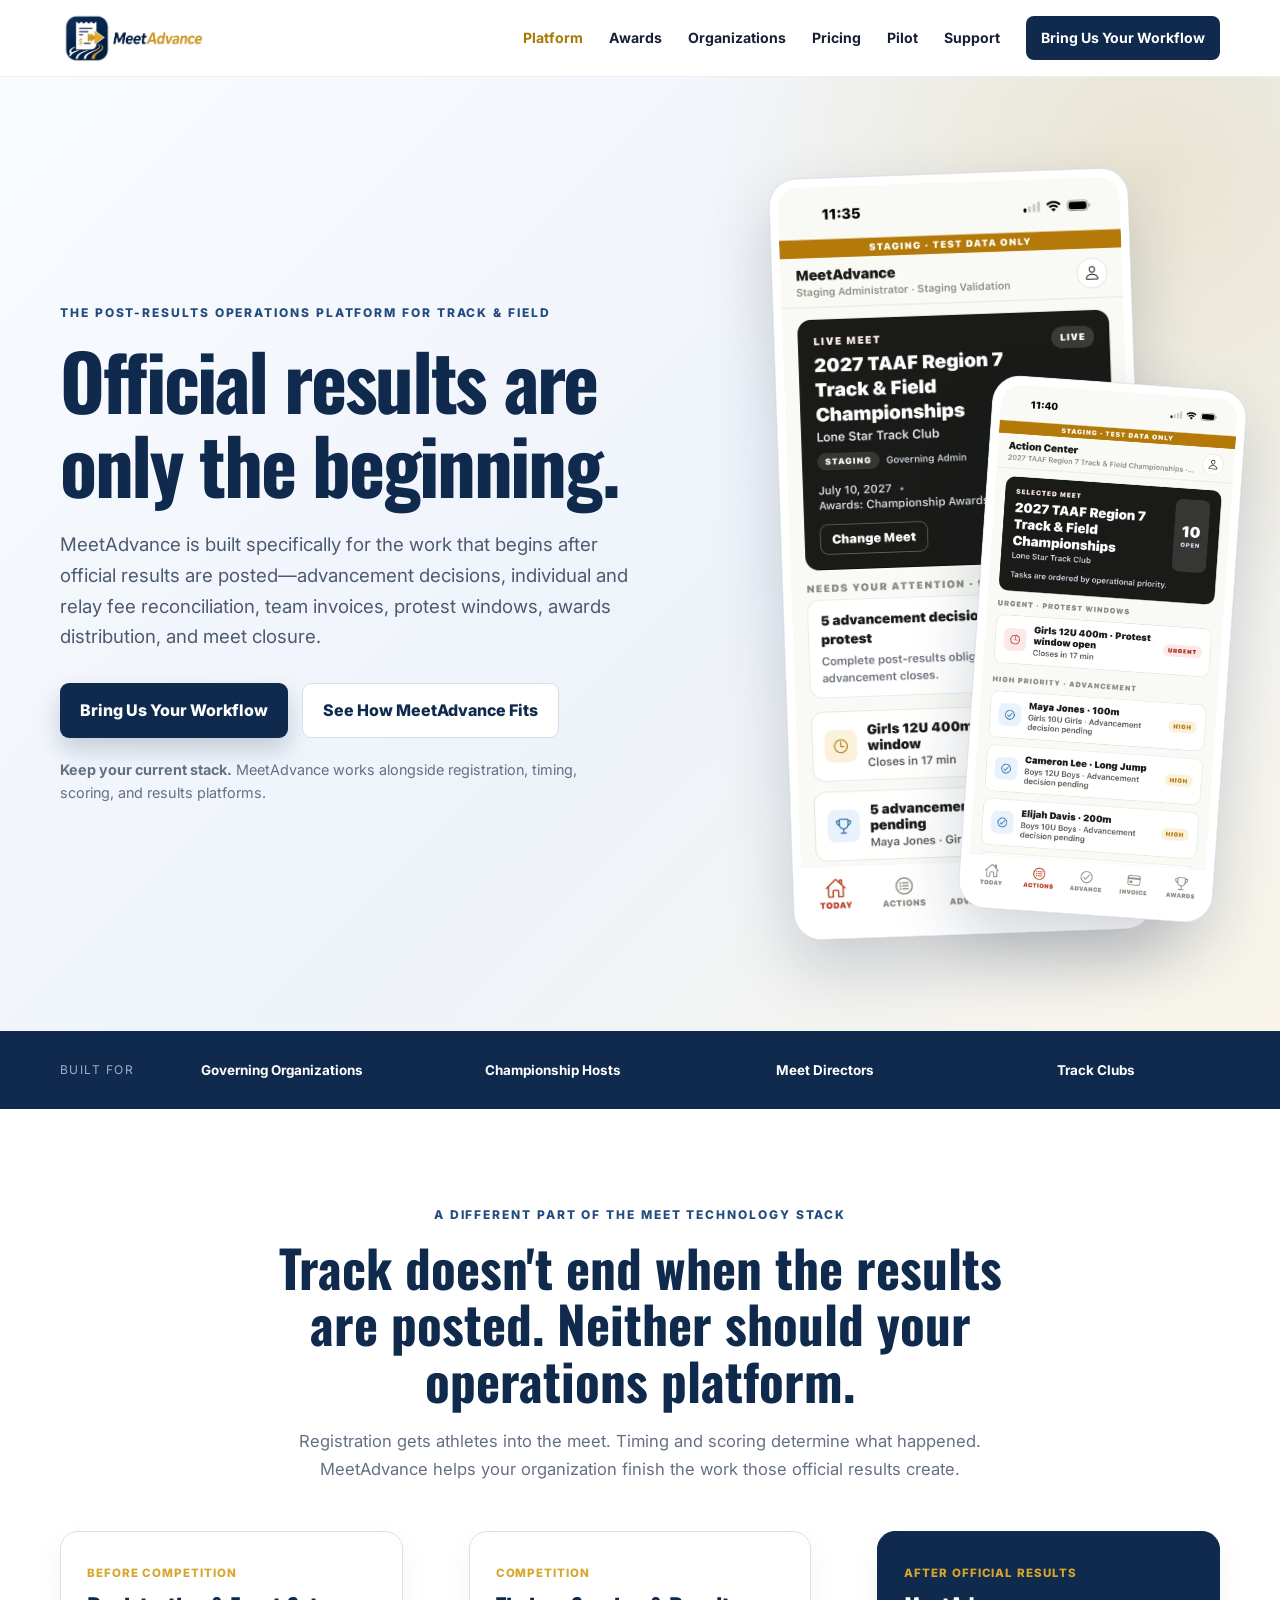
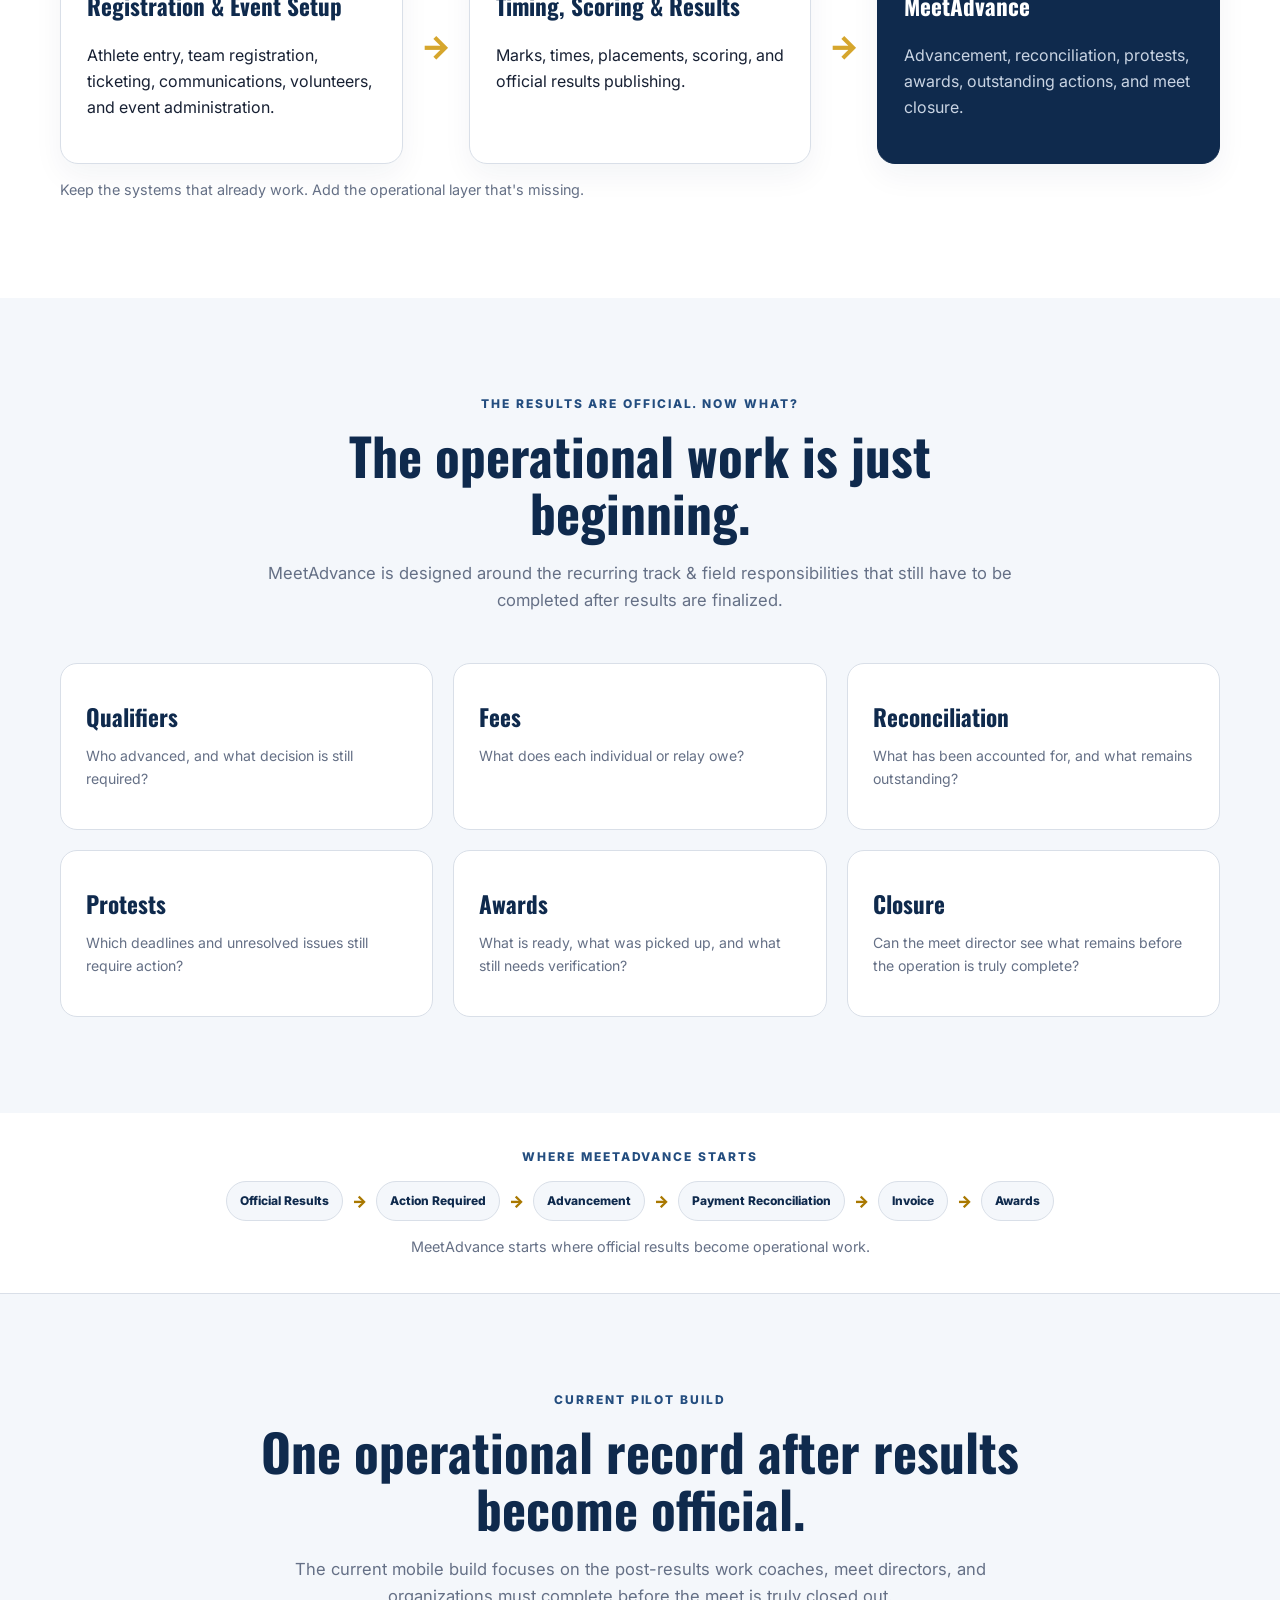
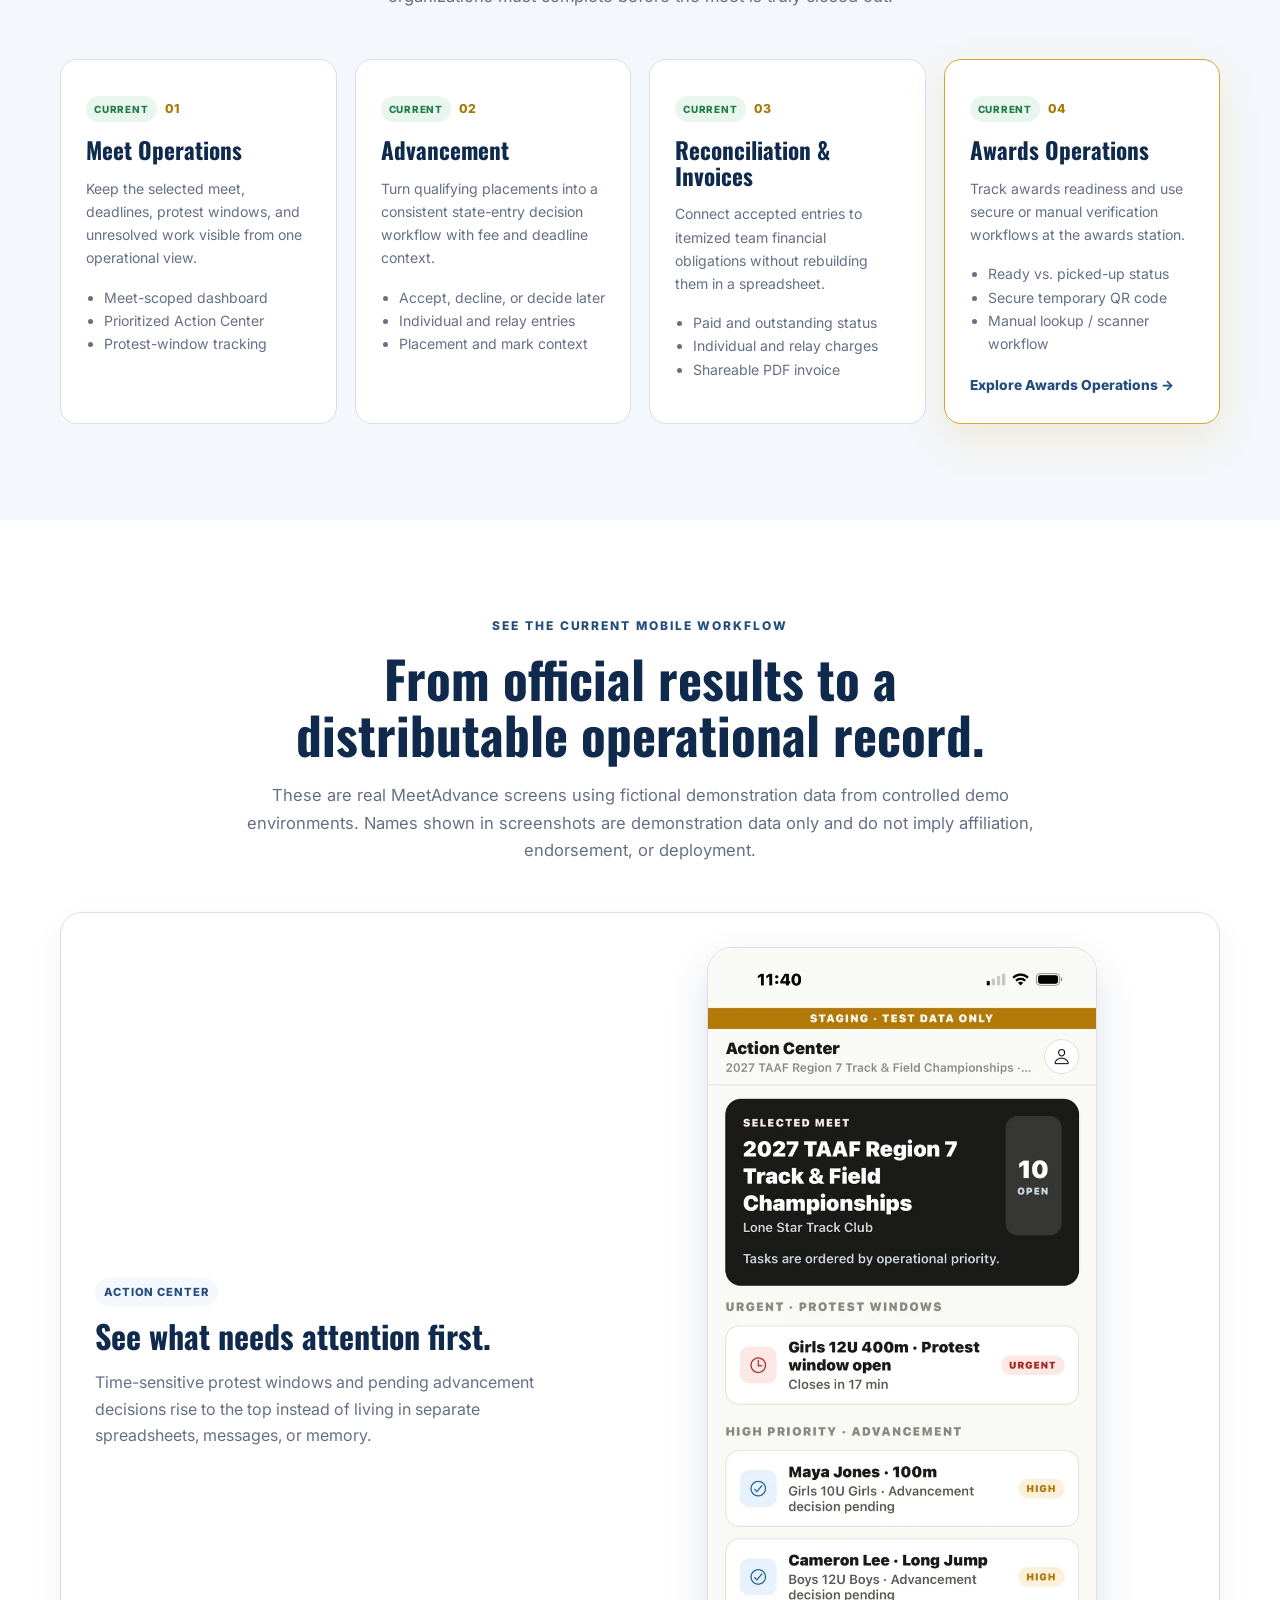
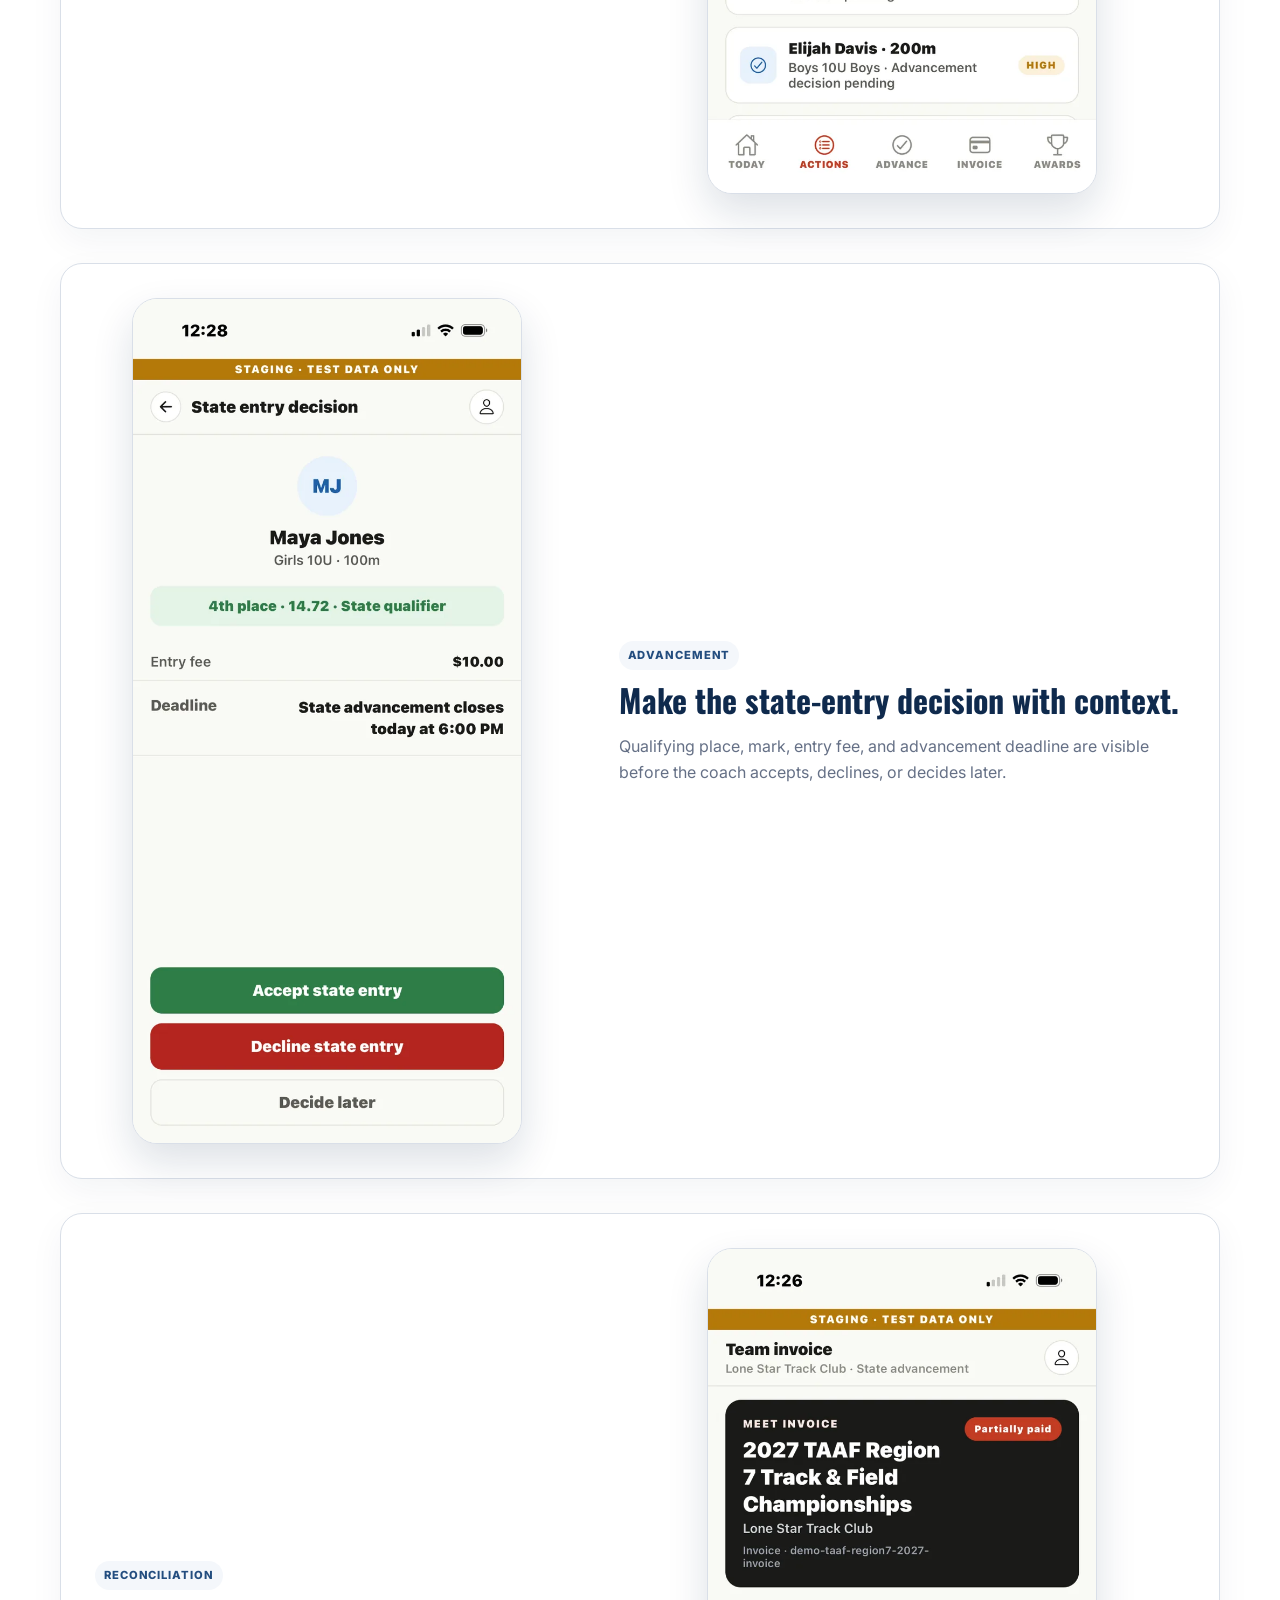
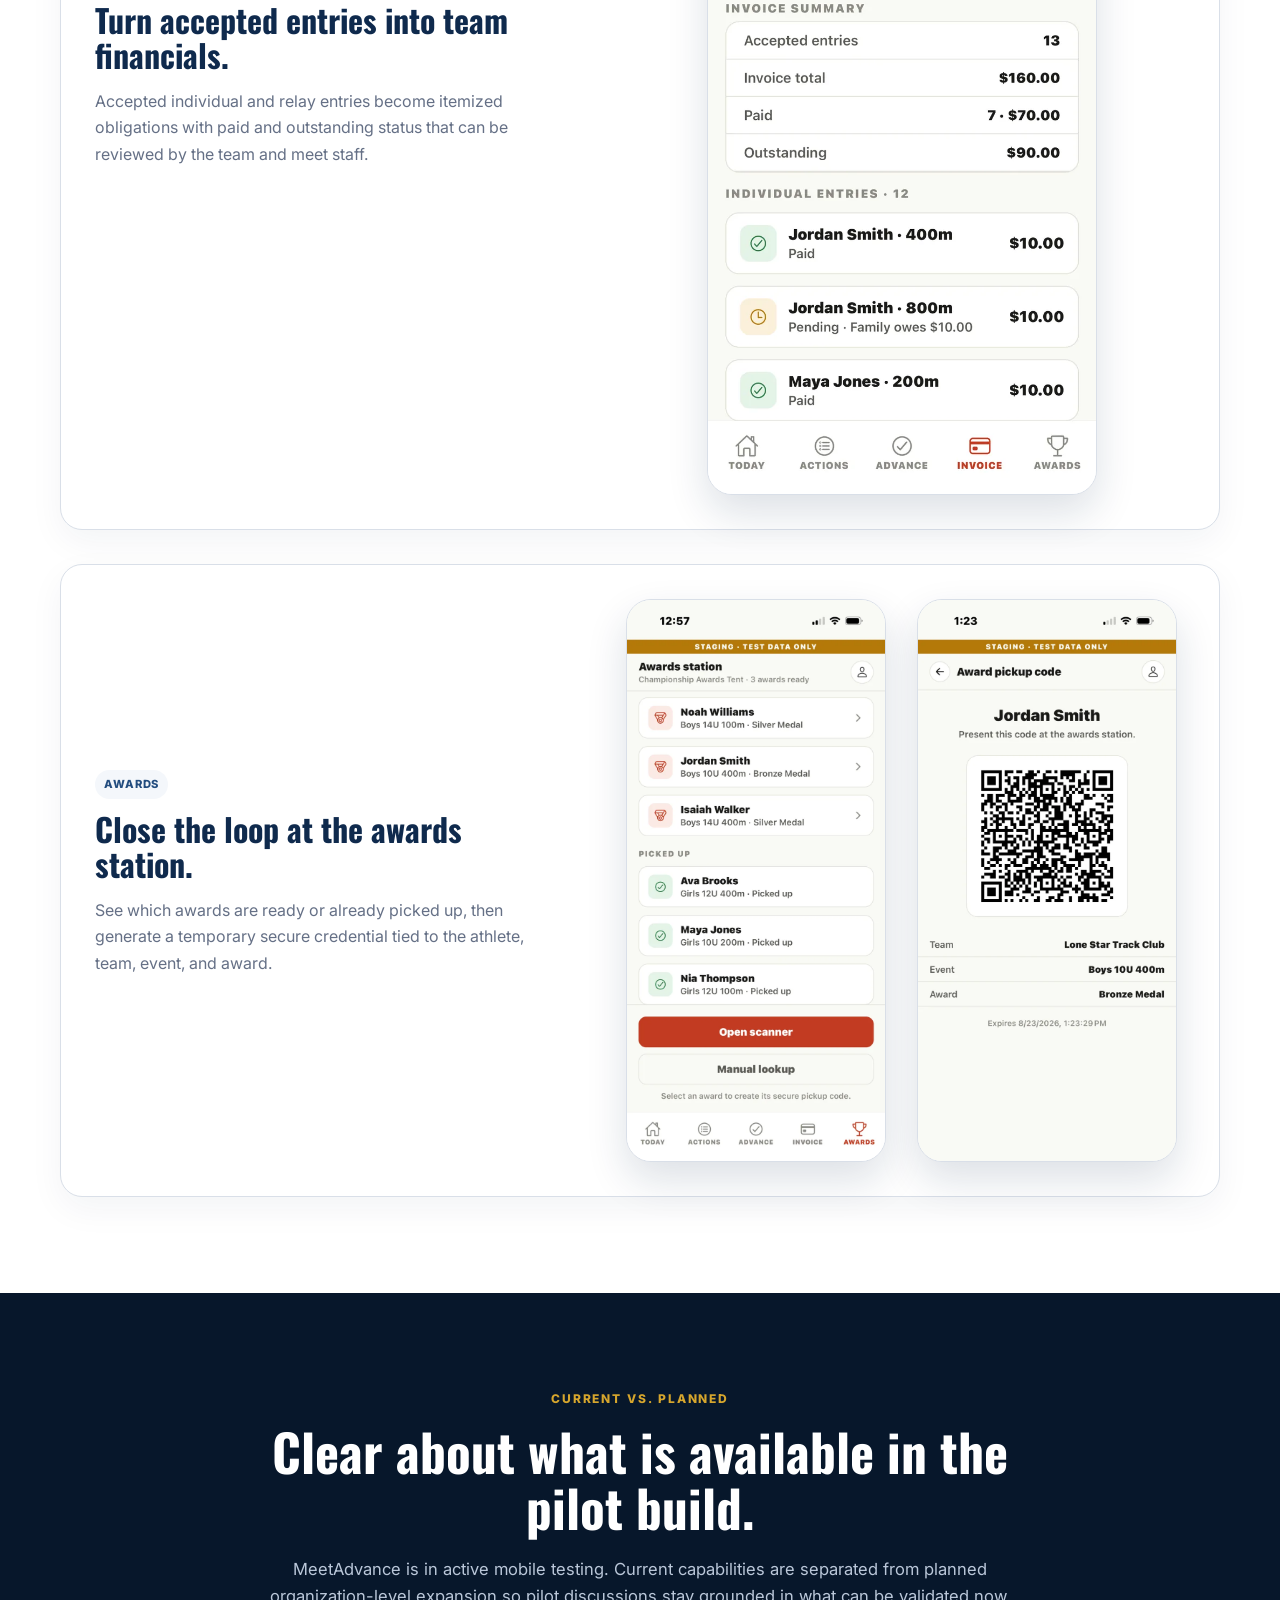
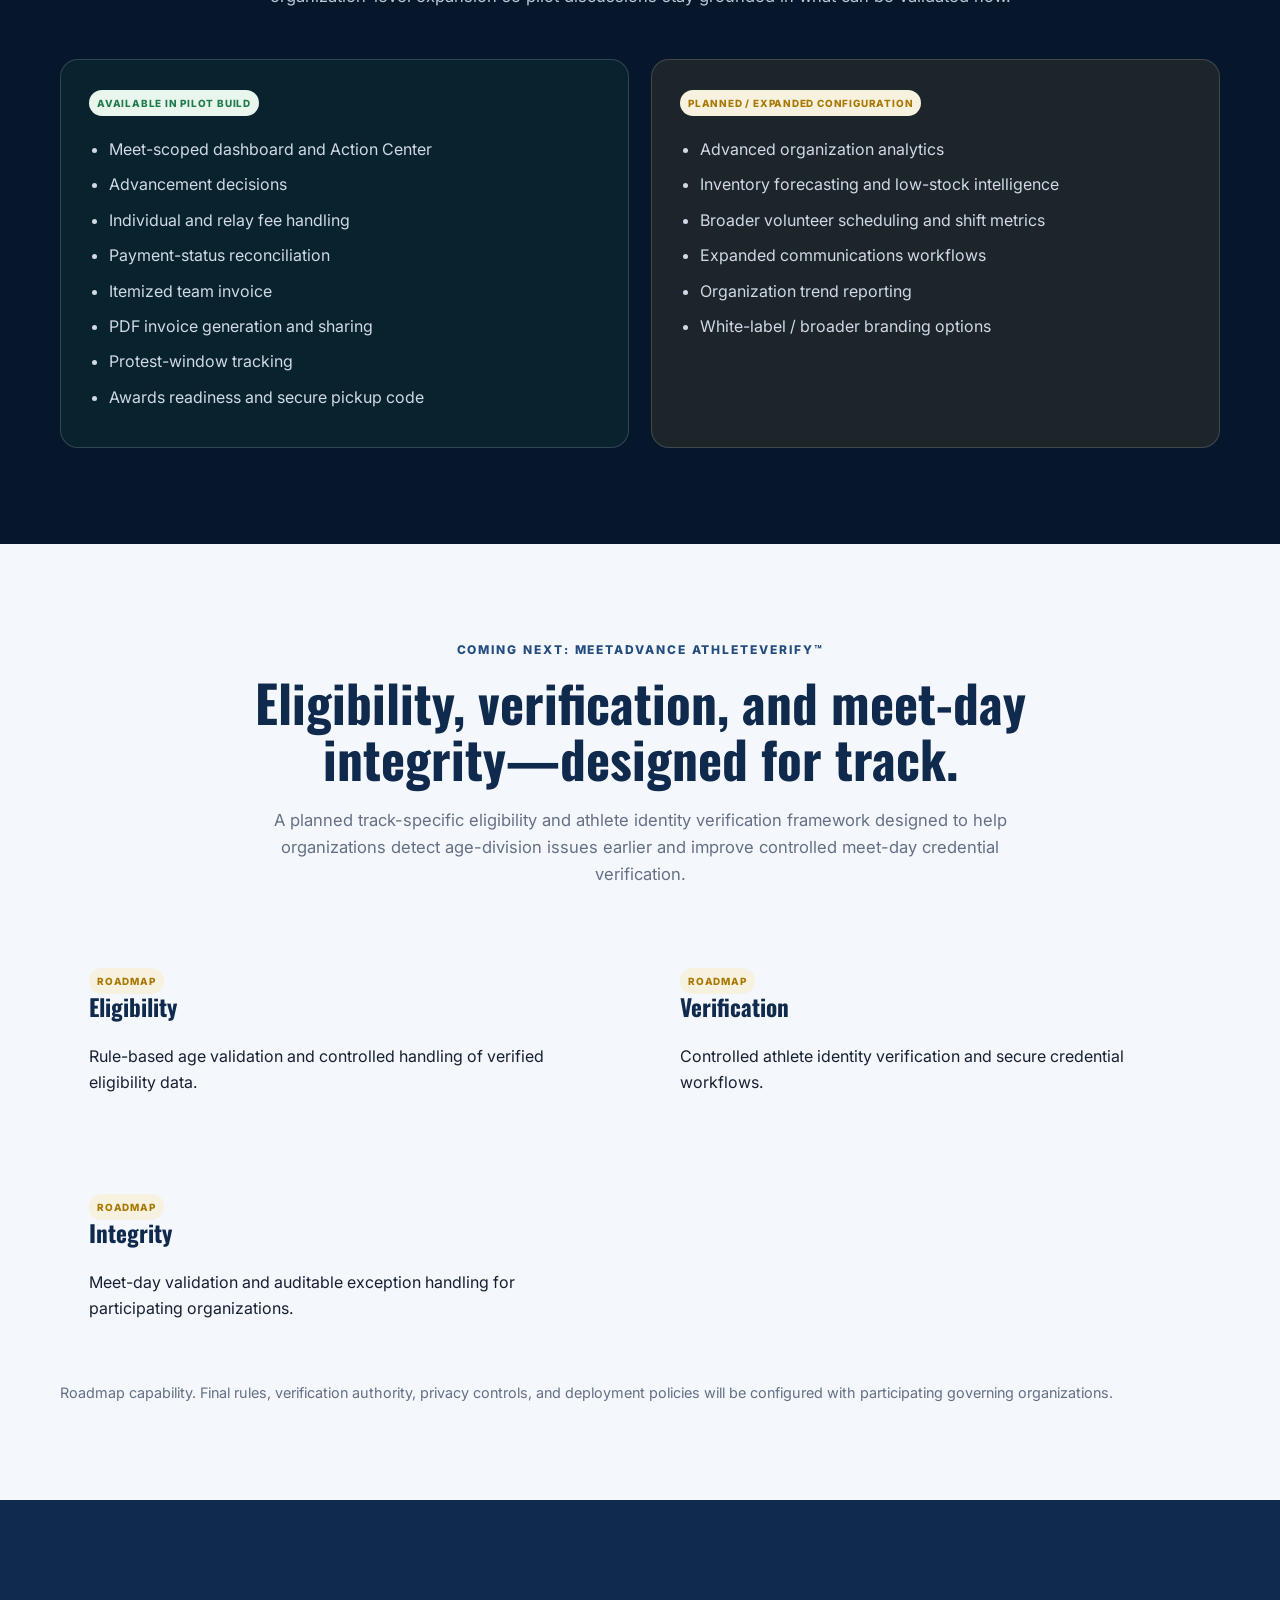
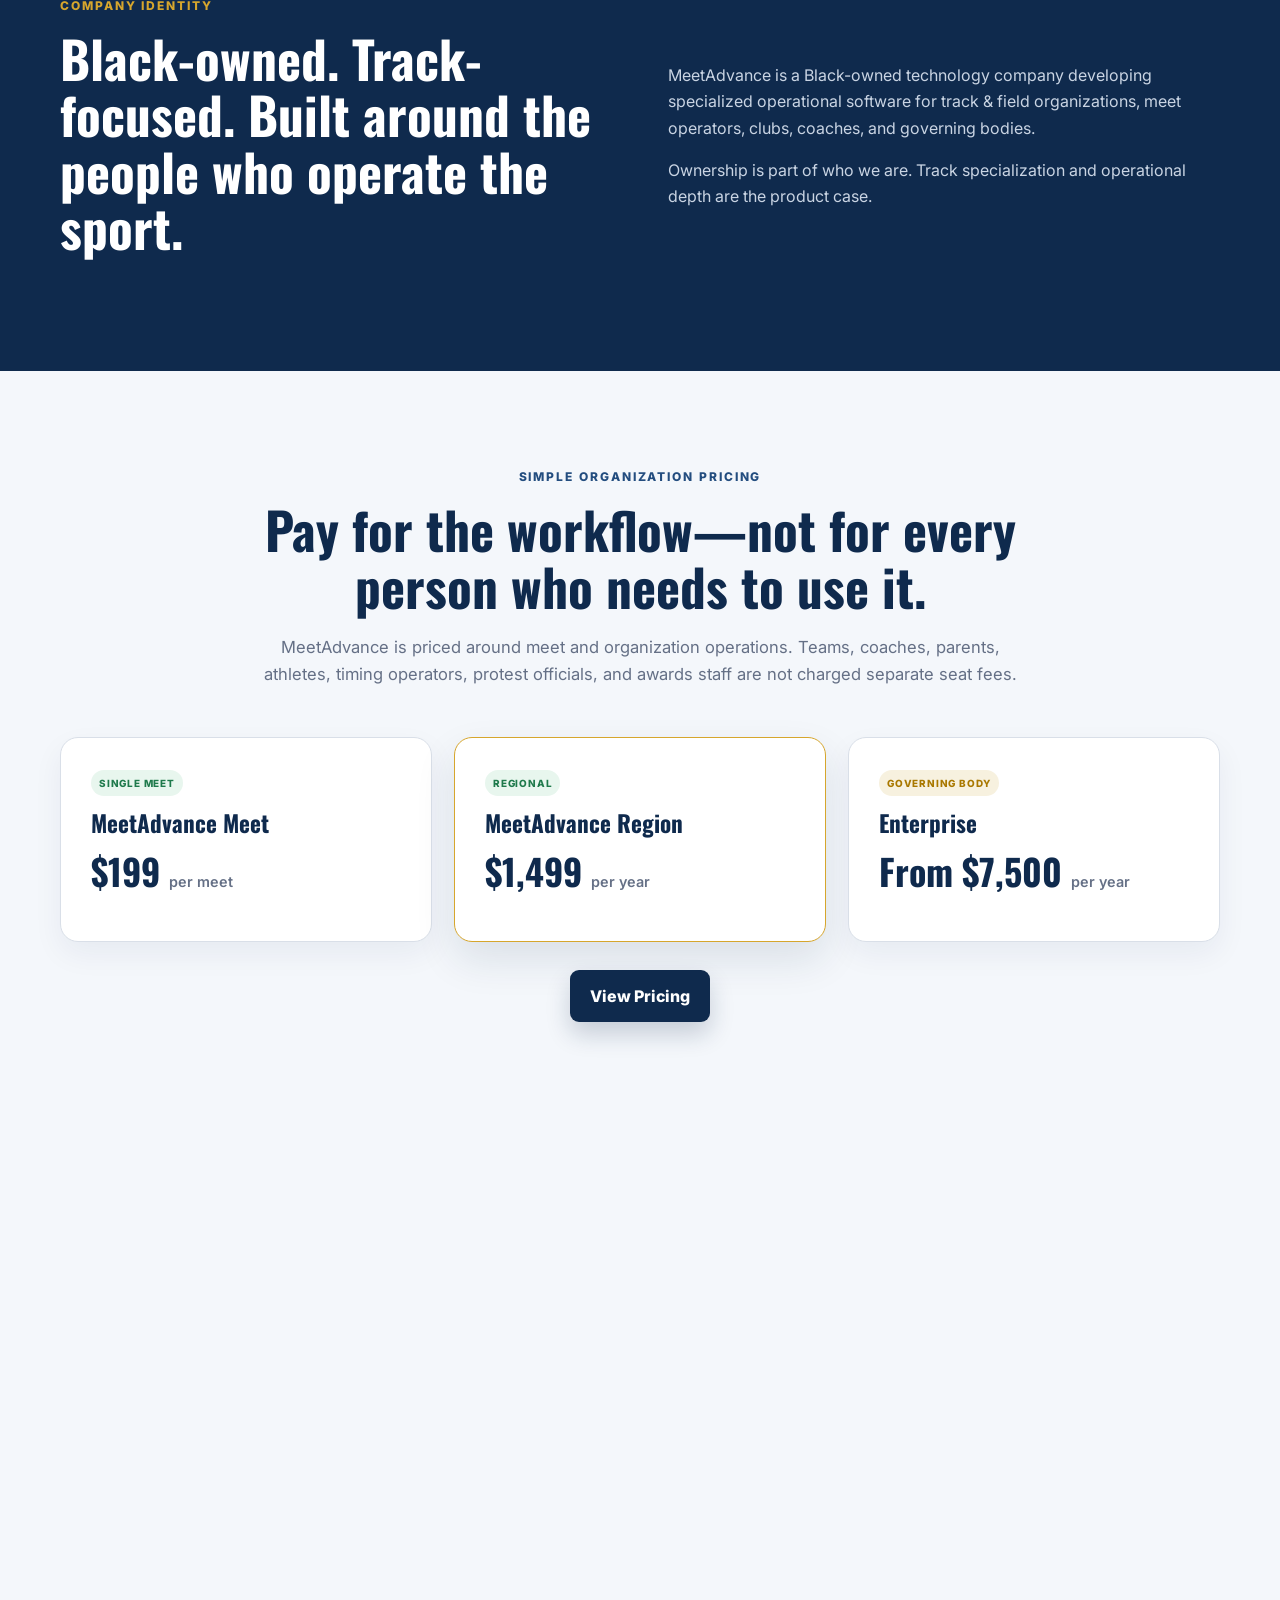
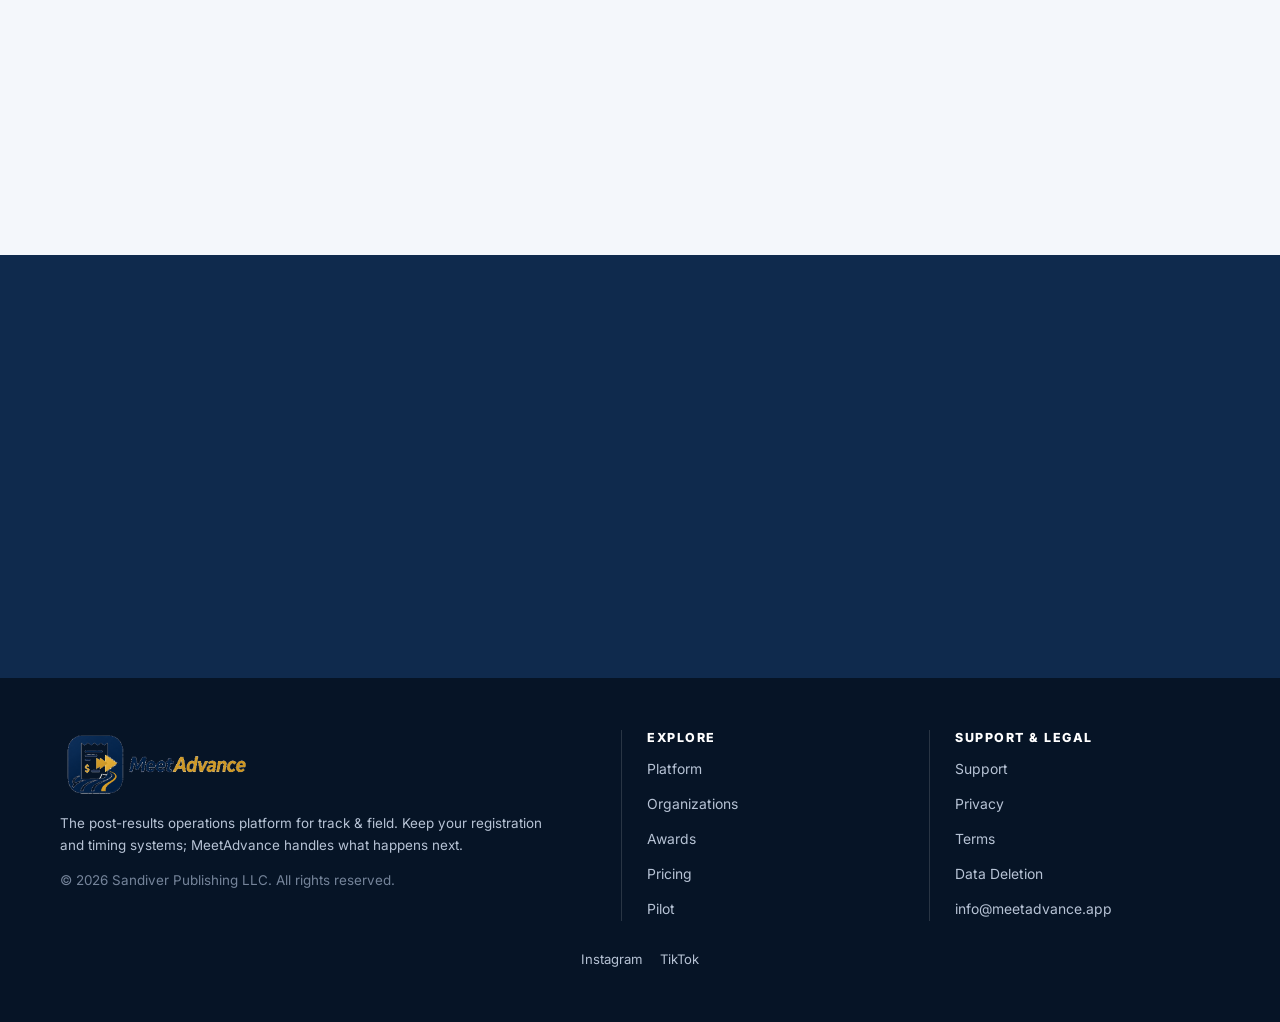
==== commit 89f5c84a: "feat: refresh website with neutral production demo screenshots Refresh MeetAdvance website screensho" ====
--- a/index.html
+++ b/index.html
@@ -1,13 +1,13 @@
 <!DOCTYPE html>
 
 <html lang="en"><head><meta charset="utf-8"/><meta content="width=device-width, initial-scale=1.0" name="viewport"/><meta content="MeetAdvance is the post-results operations platform built specifically for track &amp; field—advancement, reconciliation, protests, awards, and meet closure without replacing registration or timing systems." name="description"/><meta content="#0f2a4d" name="theme-color"/><link href="https://meetadvance.app/" rel="canonical"/><meta content="MeetAdvance | Post-Results Operations Platform for Track &amp; Field" property="og:title"/><meta content="MeetAdvance is the post-results operations platform built specifically for track &amp; field—advancement, reconciliation, protests, awards, and meet closure without replacing registration or timing systems." property="og:description"/><meta content="website" property="og:type"/><meta content="https://meetadvance.app/" property="og:url"/><meta content="https://meetadvance.app/assets/meetadvance-social-preview.png" property="og:image"/><meta content="1200" property="og:image:width"/><meta content="630" property="og:image:height"/><meta content="summary_large_image" name="twitter:card"/><meta content="MeetAdvance | Post-Results Operations Platform for Track &amp; Field" name="twitter:title"/><meta content="MeetAdvance is the post-results operations platform built specifically for track &amp; field—advancement, reconciliation, protests, awards, and meet closure without replacing registration or timing systems." name="twitter:description"/><meta content="https://meetadvance.app/assets/meetadvance-social-preview.png" name="twitter:image"/><title>MeetAdvance | Post-Results Operations Platform for Track &amp; Field</title><link href="assets/favicon.png" rel="icon" type="image/png"/><link href="assets/apple-touch-icon.png" rel="apple-touch-icon"/><link href="https://fonts.googleapis.com" rel="preconnect"/><link crossorigin="" href="https://fonts.gstatic.com" rel="preconnect"/><link href="https://fonts.googleapis.com/css2?family=Inter:wght@400;500;600;700;800&amp;family=Oswald:wght@500;600;700&amp;display=swap" rel="stylesheet"/><link href="assets/styles.css?v=2.5" rel="stylesheet"/></head><body><header class="site-header"><div class="container nav-wrap"><a aria-label="MeetAdvance home" class="brand" href="index.html"><img alt="MeetAdvance" class="brand-logo" src="assets/meetadvance-logo-transparent.png"/></a><button aria-controls="main-nav" aria-expanded="false" aria-label="Toggle navigation" class="menu-toggle">Menu</button><nav aria-label="Primary navigation" class="main-nav" id="main-nav"><a class="active" href="index.html#platform">Platform</a><a class="" href="awards.html">Awards</a><a class="" href="organizations.html">Organizations</a><a class="" href="pricing.html">Pricing</a><a class="" href="pilot.html">Pilot</a><a class="" href="support.html">Support</a><a class="nav-cta" href="pilot.html#pilot-form">Bring Us Your Workflow</a></nav></div></header><main id="top">
-<section class="hero hero-v24"><div class="container hero-grid"><div class="hero-copy reveal"><p class="eyebrow">The post-results operations platform for track &amp; field</p><h1>Official results are only the beginning.</h1><p class="hero-lead">MeetAdvance is built specifically for the work that begins after official results are posted—advancement decisions, individual and relay fee reconciliation, team invoices, protest windows, awards distribution, and meet closure.</p><div class="hero-actions"><a class="button button-primary" href="pilot.html#pilot-form">Bring Us Your Workflow</a><a class="button button-secondary" href="#stack-fit">See How MeetAdvance Fits</a></div><div class="hero-note"><strong>Keep your current stack.</strong> MeetAdvance works alongside registration, timing, scoring, and results platforms.</div></div><div class="phone-stage reveal"><div class="phone-frame phone-main"><img alt="MeetAdvance advancement decisions screen using fictional staging data" src="assets/advancement.webp"/></div><div class="phone-frame phone-float"><img alt="MeetAdvance secure award pickup credential using fictional staging data" src="assets/award-qr.webp"/></div></div></div></section>
+<section class="hero hero-v24"><div class="container hero-grid"><div class="hero-copy reveal"><p class="eyebrow">The post-results operations platform for track &amp; field</p><h1>Official results are only the beginning.</h1><p class="hero-lead">MeetAdvance is built specifically for the work that begins after official results are posted—advancement decisions, individual and relay fee reconciliation, team invoices, protest windows, awards distribution, and meet closure.</p><div class="hero-actions"><a class="button button-primary" href="pilot.html#pilot-form">Bring Us Your Workflow</a><a class="button button-secondary" href="#stack-fit">See How MeetAdvance Fits</a></div><div class="hero-note"><strong>Keep your current stack.</strong> MeetAdvance works alongside registration, timing, scoring, and results platforms.</div></div><div class="phone-stage reveal"><div class="phone-frame phone-main"><img alt="MeetAdvance Today dashboard for the 2027 Track and Field Championships using fictional demo data" src="assets/dashboard.webp"/></div><div class="phone-frame phone-float"><img alt="MeetAdvance Action Center for the 2027 Track and Field Championships using fictional demo data" src="assets/action-center.webp"/></div></div></div></section>
 <section class="trust-strip"><div class="container trust-grid"><span>Built for</span><strong>Governing Organizations</strong><strong>Championship Hosts</strong><strong>Meet Directors</strong><strong>Track Clubs</strong></div></section>
 <section class="section category-section" id="stack-fit"><div class="container"><div class="section-heading reveal"><p class="eyebrow">A different part of the meet technology stack</p><h2>Track doesn't end when the results are posted. Neither should your operations platform.</h2><p>Registration gets athletes into the meet. Timing and scoring determine what happened. MeetAdvance helps your organization finish the work those official results create.</p></div><div class="stack-grid reveal"><article><span class="stack-step">Before competition</span><h3>Registration &amp; Event Setup</h3><p>Athlete entry, team registration, ticketing, communications, volunteers, and event administration.</p></article><div class="stack-arrow">→</div><article><span class="stack-step">Competition</span><h3>Timing, Scoring &amp; Results</h3><p>Marks, times, placements, scoring, and official results publishing.</p></article><div class="stack-arrow">→</div><article class="stack-highlight"><span class="stack-step">After official results</span><h3>MeetAdvance</h3><p>Advancement, reconciliation, protests, awards, outstanding actions, and meet closure.</p></article></div><p class="workflow-caption">Keep the systems that already work. Add the operational layer that's missing.</p></div></section>
 <section class="section section-light" id="after-results"><div class="container"><div class="section-heading reveal"><p class="eyebrow">The results are official. Now what?</p><h2>The operational work is just beginning.</h2><p>MeetAdvance is designed around the recurring track &amp; field responsibilities that still have to be completed after results are finalized.</p></div><div class="problem-grid"><article class="module-card reveal"><h3>Qualifiers</h3><p>Who advanced, and what decision is still required?</p></article><article class="module-card reveal"><h3>Fees</h3><p>What does each individual or relay owe?</p></article><article class="module-card reveal"><h3>Reconciliation</h3><p>What has been accounted for, and what remains outstanding?</p></article><article class="module-card reveal"><h3>Protests</h3><p>Which deadlines and unresolved issues still require action?</p></article><article class="module-card reveal"><h3>Awards</h3><p>What is ready, what was picked up, and what still needs verification?</p></article><article class="module-card reveal"><h3>Closure</h3><p>Can the meet director see what remains before the operation is truly complete?</p></article></div></div></section>
 <section class="workflow-band" id="workflow"><div class="container"><p class="eyebrow">Where MeetAdvance starts</p><div class="workflow-strip"><span>Official Results</span><i>→</i><span>Action Required</span><i>→</i><span>Advancement</span><i>→</i><span>Payment Reconciliation</span><i>→</i><span>Invoice</span><i>→</i><span>Awards</span></div><p class="workflow-caption">MeetAdvance starts where official results become operational work.</p></div></section>
 <section class="section section-light" id="platform"><div class="container"><div class="section-heading reveal"><p class="eyebrow">Current pilot build</p><h2>One operational record after results become official.</h2><p>The current mobile build focuses on the post-results work coaches, meet directors, and organizations must complete before the meet is truly closed out.</p></div><div class="module-grid current-grid"><article class="module-card reveal"><span class="status-pill current">Current</span><span class="module-number">01</span><h3>Meet Operations</h3><p>Keep the selected meet, deadlines, protest windows, and unresolved work visible from one operational view.</p><ul><li>Meet-scoped dashboard</li><li>Prioritized Action Center</li><li>Protest-window tracking</li></ul></article><article class="module-card reveal"><span class="status-pill current">Current</span><span class="module-number">02</span><h3>Advancement</h3><p>Turn qualifying placements into a consistent state-entry decision workflow with fee and deadline context.</p><ul><li>Accept, decline, or decide later</li><li>Individual and relay entries</li><li>Placement and mark context</li></ul></article><article class="module-card reveal"><span class="status-pill current">Current</span><span class="module-number">03</span><h3>Reconciliation &amp; Invoices</h3><p>Connect accepted entries to itemized team financial obligations without rebuilding them in a spreadsheet.</p><ul><li>Paid and outstanding status</li><li>Individual and relay charges</li><li>Shareable PDF invoice</li></ul></article><article class="module-card featured reveal"><span class="status-pill current">Current</span><span class="module-number">04</span><h3>Awards Operations</h3><p>Track awards readiness and use secure or manual verification workflows at the awards station.</p><ul><li>Ready vs. picked-up status</li><li>Secure temporary QR code</li><li>Manual lookup / scanner workflow</li></ul><a href="awards.html">Explore Awards Operations →</a></article></div></div></section>
-<section class="section" id="product-tour"><div class="container"><div class="section-heading reveal"><p class="eyebrow">See the current mobile workflow</p><h2>From official results to a distributable operational record.</h2><p>These are real screens from MeetAdvance's isolated staging environment using fictional demonstration data. Organization names shown in screenshots are test data only and do not imply affiliation, endorsement, or deployment.</p></div><div class="tour-stack"><article class="tour-row reveal"><div class="tour-copy"><span class="release-tag">Action Center</span><h3>See what needs attention first.</h3><p>Time-sensitive protest windows and pending advancement decisions rise to the top instead of living in separate spreadsheets, messages, or memory.</p></div><div class="tour-shot"><img alt="Action Center with urgent protest and high-priority advancement tasks" loading="lazy" src="assets/action-center.webp"/></div></article><article class="tour-row reverse reveal"><div class="tour-copy"><span class="release-tag">Advancement</span><h3>Make the state-entry decision with context.</h3><p>Qualifying place, mark, entry fee, and advancement deadline are visible before the coach accepts, declines, or decides later.</p></div><div class="tour-shot"><img alt="State entry decision screen with qualifier result, fee, deadline and decision buttons" loading="lazy" src="assets/decision.webp"/></div></article><article class="tour-row reveal"><div class="tour-copy"><span class="release-tag">Reconciliation</span><h3>Turn accepted entries into team financials.</h3><p>Accepted individual and relay entries become itemized obligations with paid and outstanding status that can be reviewed by the team and meet staff.</p></div><div class="tour-shot"><img alt="Team invoice showing accepted entries, invoice total, paid and outstanding amounts" loading="lazy" src="assets/invoice.webp"/></div></article><article class="tour-row reverse reveal"><div class="tour-copy"><span class="release-tag">Distribution</span><h3>Generate a record that can leave the app.</h3><p>Create a professional Team Advancement Invoice and use the device's standard share sheet to send, save, AirDrop, or print it.</p></div><div class="tour-shot"><img alt="iOS share sheet showing a descriptive MeetAdvance team invoice PDF filename" loading="lazy" src="assets/pdf-share.webp"/></div></article><article class="tour-row reveal"><div class="tour-copy"><span class="release-tag">Awards</span><h3>Close the loop at the awards station.</h3><p>See which awards are ready or already picked up, then generate a temporary secure credential tied to the athlete, team, event, and award.</p></div><div class="tour-pair"><div class="tour-shot"><img alt="Awards station showing awards ready and already picked up" loading="lazy" src="assets/awards.webp"/></div><div class="tour-shot"><img alt="Secure award pickup QR code for an athlete and award" loading="lazy" src="assets/award-qr.webp"/></div></div></article></div></div></section>
+<section class="section" id="product-tour"><div class="container"><div class="section-heading reveal"><p class="eyebrow">See the current mobile workflow</p><h2>From official results to a distributable operational record.</h2><p>These are real MeetAdvance screens using fictional demonstration data from controlled demo environments. Names shown in screenshots are demonstration data only and do not imply affiliation, endorsement, or deployment.</p></div><div class="tour-stack"><article class="tour-row reveal"><div class="tour-copy"><span class="release-tag">Action Center</span><h3>See what needs attention first.</h3><p>Time-sensitive protest windows and pending advancement decisions rise to the top instead of living in separate spreadsheets, messages, or memory.</p></div><div class="tour-shot"><img alt="Action Center with urgent protest and high-priority advancement tasks" loading="lazy" src="assets/action-center.webp"/></div></article><article class="tour-row reverse reveal"><div class="tour-copy"><span class="release-tag">Advancement</span><h3>Make the state-entry decision with context.</h3><p>Qualifying place, mark, entry fee, and advancement deadline are visible before the coach accepts, declines, or decides later.</p></div><div class="tour-shot"><img alt="State entry decision screen with qualifier result, fee, deadline and decision buttons" loading="lazy" src="assets/decision.webp"/></div></article><article class="tour-row reveal"><div class="tour-copy"><span class="release-tag">Reconciliation</span><h3>Turn accepted entries into team financials.</h3><p>Accepted individual and relay entries become itemized obligations with paid and outstanding status that can be reviewed by the team and meet staff.</p></div><div class="tour-shot"><img alt="Team invoice showing accepted entries, invoice total, paid and outstanding amounts" loading="lazy" src="assets/invoice.webp"/></div></article><article class="tour-row reveal"><div class="tour-copy"><span class="release-tag">Awards</span><h3>Close the loop at the awards station.</h3><p>See which awards are ready or already picked up, then generate a temporary secure credential tied to the athlete, team, event, and award.</p></div><div class="tour-pair"><div class="tour-shot"><img alt="Awards station showing awards ready and already picked up" loading="lazy" src="assets/awards.webp"/></div><div class="tour-shot"><img alt="Secure award pickup QR code for an athlete and award" loading="lazy" src="assets/award-qr.webp"/></div></div></article></div></div></section>
 <section class="section section-navy"><div class="container"><div class="section-heading reveal"><p class="eyebrow gold">Current vs. planned</p><h2>Clear about what is available in the pilot build.</h2><p>MeetAdvance is in active mobile testing. Current capabilities are separated from planned organization-level expansion so pilot discussions stay grounded in what can be validated now.</p></div><div class="capability-grid"><article class="capability-card current-card reveal"><span class="status-pill current">Available in pilot build</span><ul><li>Meet-scoped dashboard and Action Center</li><li>Advancement decisions</li><li>Individual and relay fee handling</li><li>Payment-status reconciliation</li><li>Itemized team invoice</li><li>PDF invoice generation and sharing</li><li>Protest-window tracking</li><li>Awards readiness and secure pickup code</li></ul></article><article class="capability-card planned-card reveal"><span class="status-pill planned">Planned / expanded configuration</span><ul><li>Advanced organization analytics</li><li>Inventory forecasting and low-stock intelligence</li><li>Broader volunteer scheduling and shift metrics</li><li>Expanded communications workflows</li><li>Organization trend reporting</li><li>White-label / broader branding options</li></ul></article></div></div></section>
 <section class="section section-light" id="athlete-verify"><div class="container"><div class="section-heading reveal"><p class="eyebrow">Coming next: MeetAdvance AthleteVerify™</p><h2>Eligibility, verification, and meet-day integrity—designed for track.</h2><p>A planned track-specific eligibility and athlete identity verification framework designed to help organizations detect age-division issues earlier and improve controlled meet-day credential verification.</p></div><div class="capability-grid"><article class="capability-card reveal"><span class="status-pill planned">Roadmap</span><h3>Eligibility</h3><p>Rule-based age validation and controlled handling of verified eligibility data.</p></article><article class="capability-card reveal"><span class="status-pill planned">Roadmap</span><h3>Verification</h3><p>Controlled athlete identity verification and secure credential workflows.</p></article><article class="capability-card reveal"><span class="status-pill planned">Roadmap</span><h3>Integrity</h3><p>Meet-day validation and auditable exception handling for participating organizations.</p></article></div><p class="workflow-caption">Roadmap capability. Final rules, verification authority, privacy controls, and deployment policies will be configured with participating governing organizations.</p></div></section>
 <section class="section identity-band"><div class="container identity-grid"><div class="reveal"><p class="eyebrow gold">Company identity</p><h2>Black-owned. Track-focused. Built around the people who operate the sport.</h2></div><div class="reveal"><p>MeetAdvance is a Black-owned technology company developing specialized operational software for track &amp; field organizations, meet operators, clubs, coaches, and governing bodies.</p><p>Ownership is part of who we are. Track specialization and operational depth are the product case.</p></div></div></section><section class="section section-light" id="pricing-preview"><div class="container"><div class="section-heading reveal"><p class="eyebrow">Simple organization pricing</p><h2>Pay for the workflow—not for every person who needs to use it.</h2><p>MeetAdvance is priced around meet and organization operations. Teams, coaches, parents, athletes, timing operators, protest officials, and awards staff are not charged separate seat fees.</p></div><div class="pricing-preview-grid"><article class="pricing-preview-card reveal"><span class="status-pill current">Single meet</span><h3>MeetAdvance Meet</h3><p class="price-line">$199 <small>per meet</small></p></article><article class="pricing-preview-card featured reveal"><span class="status-pill current">Regional</span><h3>MeetAdvance Region</h3><p class="price-line">$1,499 <small>per year</small></p></article><article class="pricing-preview-card reveal"><span class="status-pill planned">Governing body</span><h3>Enterprise</h3><p class="price-line">From $7,500 <small>per year</small></p></article></div><div class="center-cta"><a class="button button-primary" href="pricing.html">View Pricing</a></div></div></section><section class="section section-light"><div class="container organization-callout reveal"><div><p class="eyebrow">Low-risk adoption</p><h2>Start with one post-results workflow—without replacing your current systems.</h2><p>Already have registration, timing, scoring, or meet-management software? Keep it. A controlled MeetAdvance pilot can focus on one defined post-results workflow, measure the outcome, and expand only if the evidence supports it.</p><a class="button button-primary" href="pilot.html">View the Controlled Pilot Model</a></div><div class="org-benefits"><span>Advancement decisions</span><span>Fee reconciliation</span><span>Team invoices</span><span>Awards operations</span></div></div></section>
